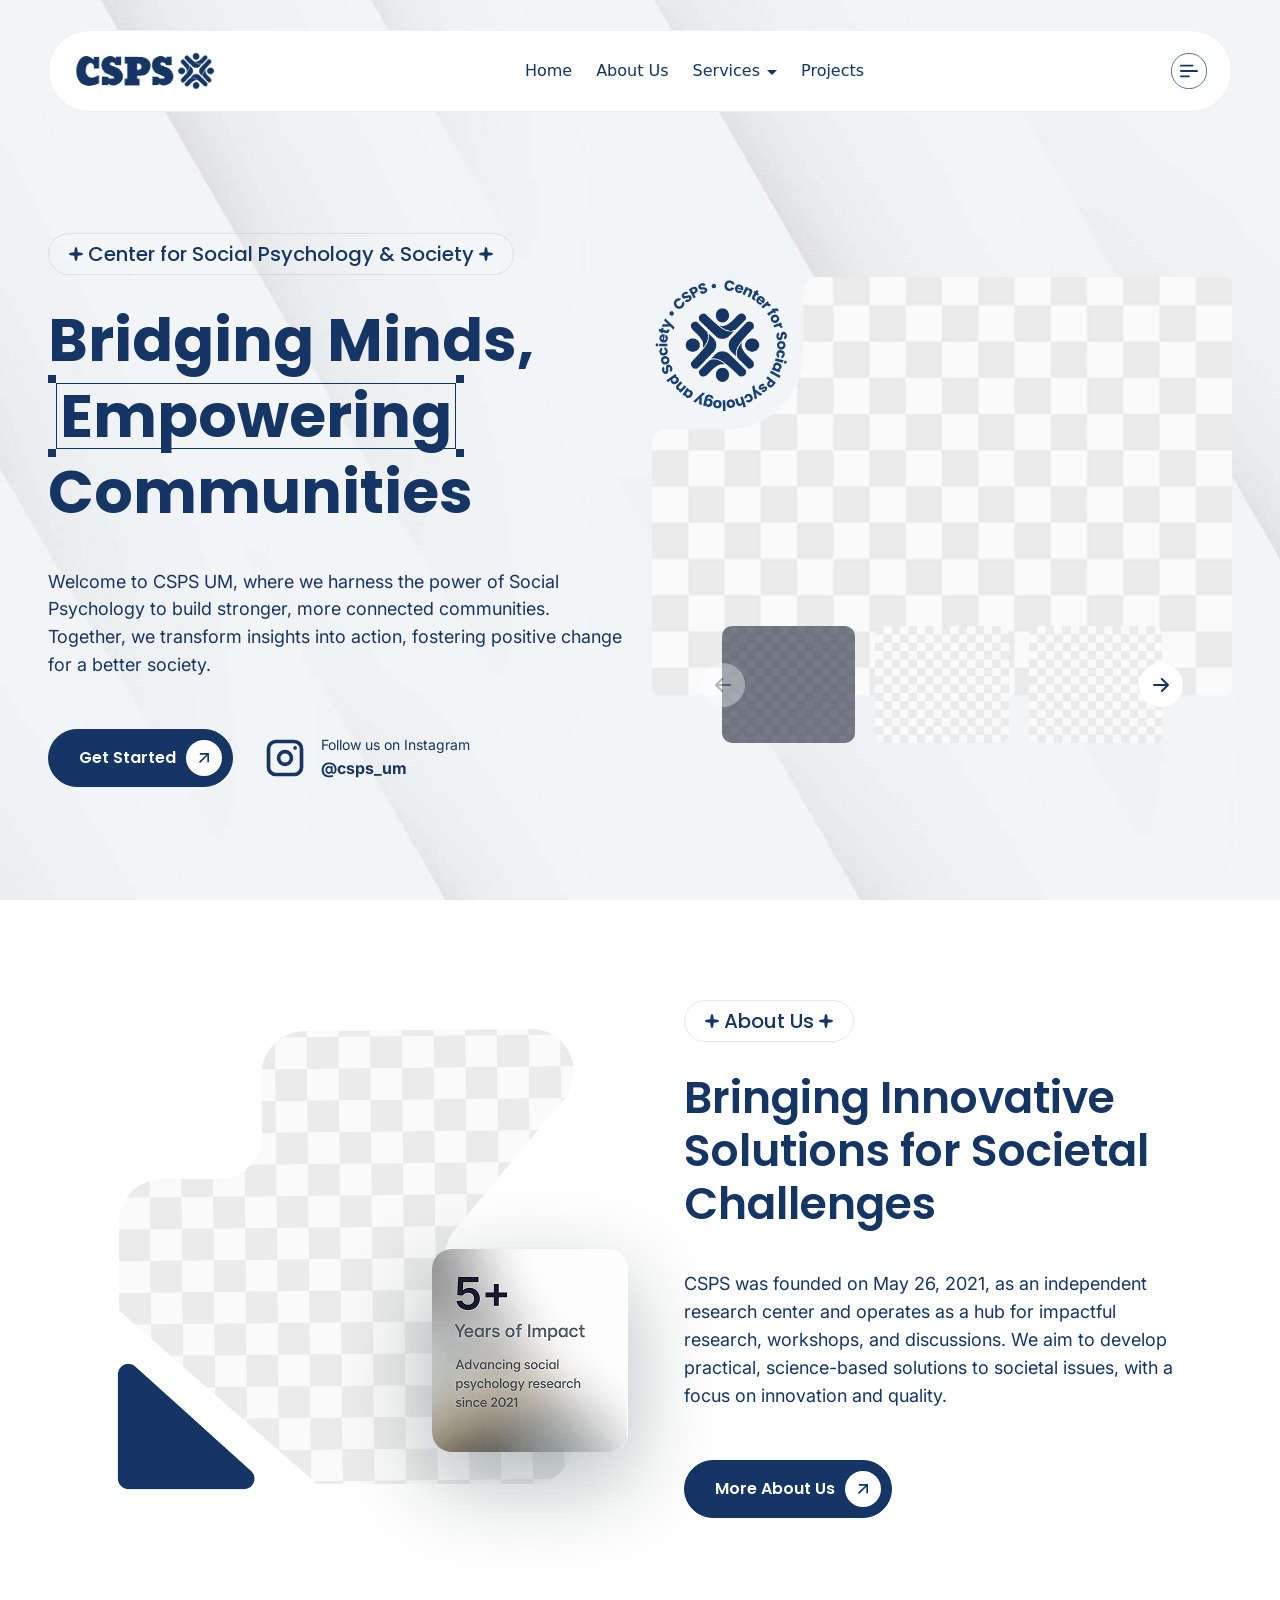
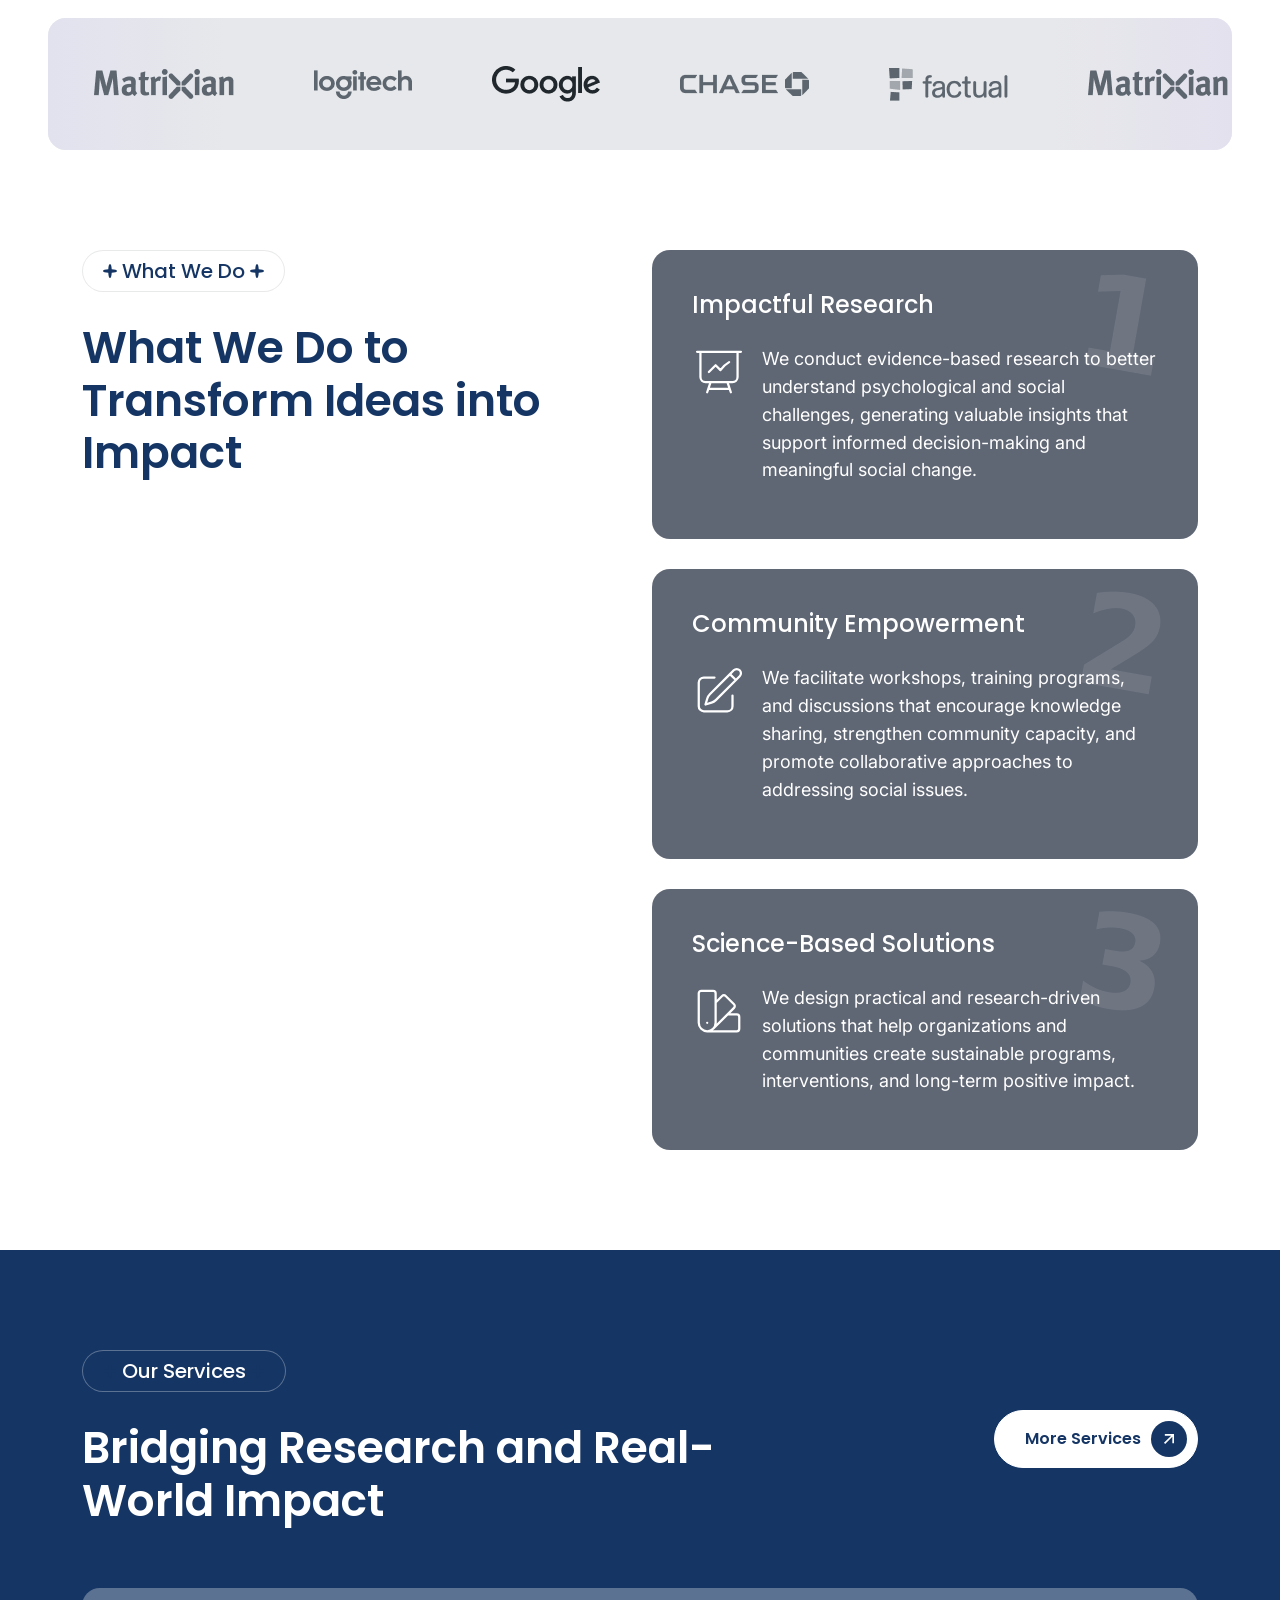
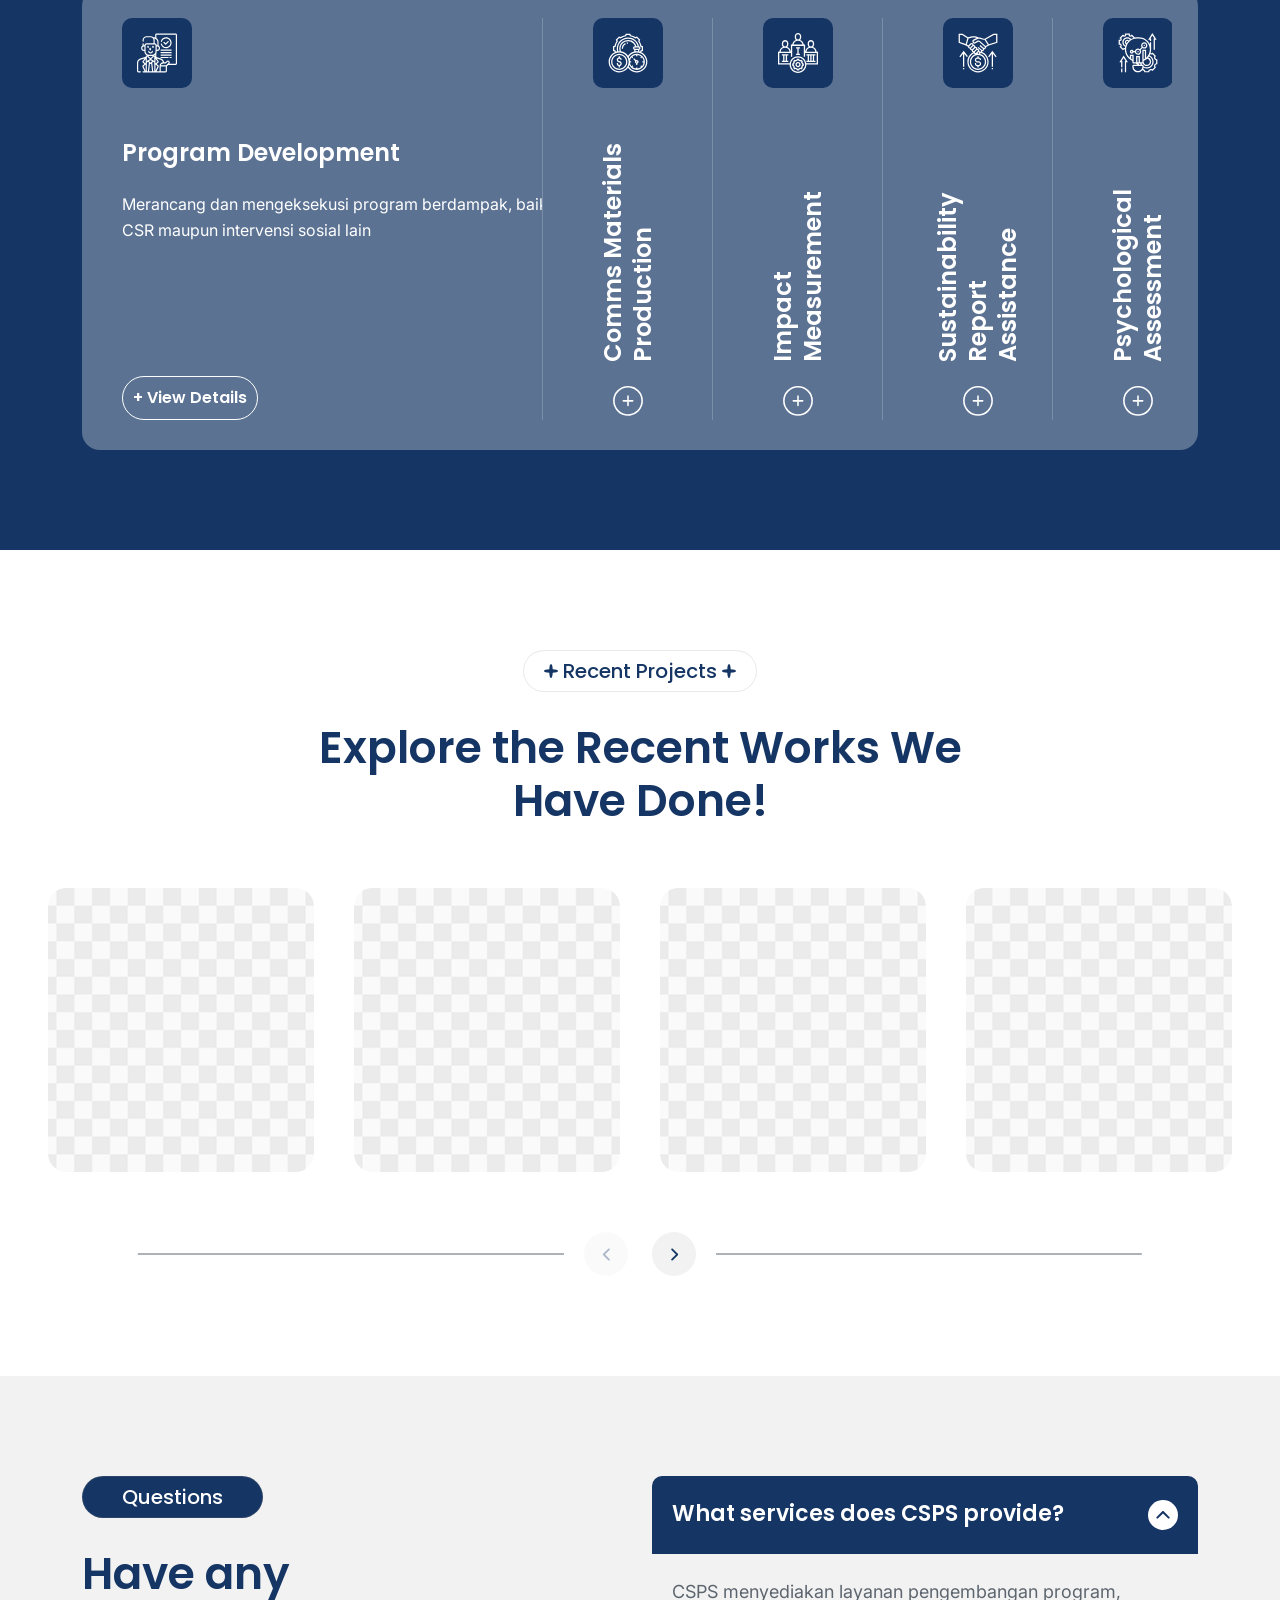
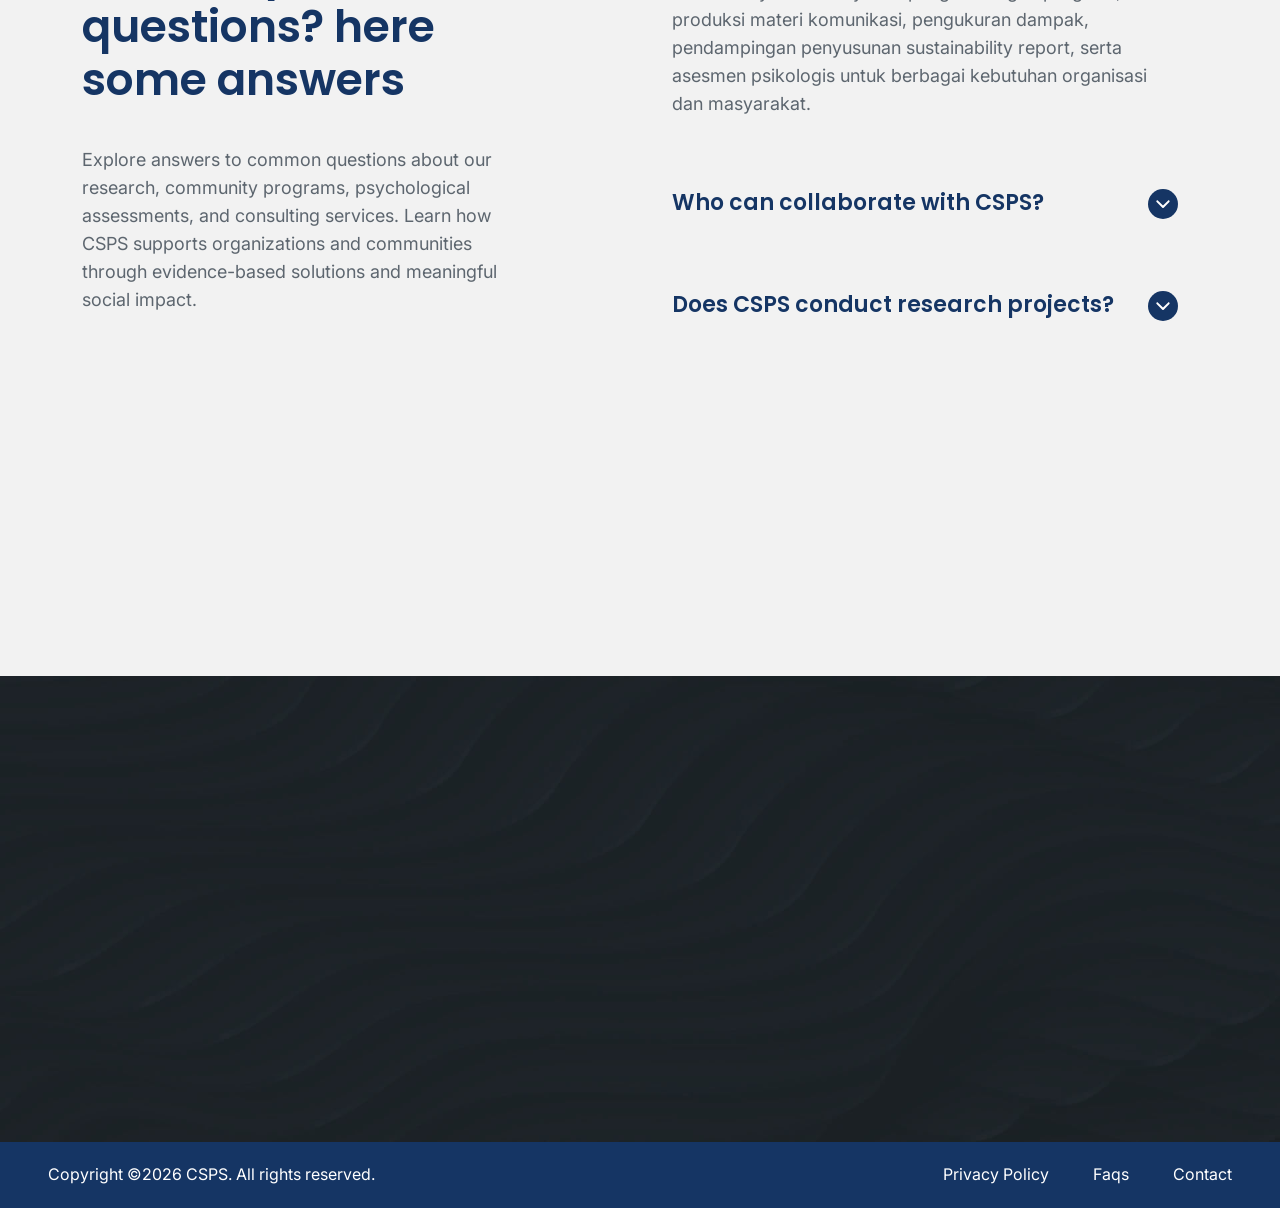
==== index.html @ 9e1448ed "update html" ====
<!doctype html>
<html lang="en" class="no-js">

<head>
  <title>CSPS UM - Center for Social Psychology and Society</title>
  <link rel="shortcut icon" href="assets/img/Logo_CSPS.png" type="image/x-icon">

  <!-- Meta Tags -->
  <meta charset="utf-8">
  <meta http-equiv="X-UA-Compatible" content="IE=edge">
  <meta name="viewport" content="width=device-width, initial-scale=1, shrink-to-fit=no">
  <meta name="view-transition" content="same-origin">
  <meta name="theme-color" content="#153564">

  <meta property="og:site_name" content="CSPS UM">
  <meta property="og:url" content="https://cspsum.vercel.app">
  <meta property="og:title" content="CSPS UM - Bridging Minds, Empowering Communities">
  <meta property="og:description"
    content="Center for Social Psychology Studies Universitas Negeri Malang. Advancing social psychology through research, education, and community engagement.">

  <meta name="description"
    content="CSPS UM is a center for learning, research, and community engagement in Social Psychology. We connect knowledge with real-world impact, empowering individuals and communities to create positive social change.">
  <!-- fonts -->
  <link rel="preconnect" href="https://fonts.googleapis.com/">
  <link rel="preconnect" href="https://fonts.gstatic.com/" crossorigin>
  <link
    href="https://fonts.googleapis.com/css2?family=Inter:ital,opsz,wght@0,14..32,100..900;1,14..32,100..900&amp;family=Poppins:ital,wght@0,100;0,200;0,300;0,400;0,500;0,600;0,700;0,800;0,900;1,100;1,200;1,300;1,400;1,500;1,600;1,700;1,800;1,900&amp;display=swap"
    rel="stylesheet">

  <!-- all css -->
  <link rel="stylesheet" href="assets/css/vendor.css">
  <style>
    :root {

      /* Typography */
      --font-body--family: "Inter", sans-serif;
      --font-body--style: normal;
      --font-body--weight: 400;

      --font-heading--family: "Poppins", sans-serif;
      --font-heading--style: normal;
      --font-heading--weight: 600;

      --font-button--family: "Poppins", sans-serif;
      --font-button--style: normal;
      --font-button--weight: 600;

      /* h1-h6 */
      --font-h1--size: 60px;
      --font-h2--size: 48px;
      --font-h3--size: 36px;
      --font-h4--size: 24px;
      --font-h5--size: 20px;
      --font-h6--size: 16px;

      /* header nav */
      --font-nav-main: 16px;

      /* Colors */
      --color-background: rgba(255, 255, 255, 1);
      --color-foreground: #153564;
      --color-foreground-heading: #153564;
      --color-foreground-subheading: rgba(93, 102, 111, 1);
      --color-background-subheading: rgba(255, 255, 255, 0.1);
      --color-border-subheading-bg: rgba(32, 40, 45, 0.1);
      --color-primary: #153564;
      --color-primary-background: #153564;
      --color-primary-hover: #153564;
      --color-primary-background-hover: #153564;
      --color-border: rgba(255, 255, 255, 0.2);
      --color-border-hover: rgba(93, 102, 111, 0.5);
      --color-shadow: rgba(0, 0, 0, 1);
      --color-overlay: rgba(28, 37, 57, 0.6);

      /* Buttons */
      --font-button-size: 16px;
      --font-button-size-mobile: 16px;
      --style-button-height: 56px;
      --style-button-height-mobile: 48px;
      --style-button-slim-height: 52px;
      --style-button-slim-height-mobile: 40px;
      --style-cta-underline-offset: 5px;
      --style-cta-underline-thickness: 1px;

      /* Colors - Primary Button */
      --color-primary-button-text: rgba(255, 255, 255, 1);
      --color-primary-button-background: #153564;
      --color-primary-button-border: #153564;
      --color-primary-button-icon: #153564;
      --color-primary-button-icon-background: rgba(255, 255, 255, 1);

      --color-primary-button-hover-text: #153564;
      --color-primary-button-hover-background: rgba(255, 255, 255, 1);
      --color-primary-button-hover-border: #153564;
      --color-primary-button-hover-icon: rgba(255, 255, 255, 1);
      --color-primary-button-hover-icon-background: #153564;

      /* Colors - Secondary Button */
      --color-secondary-button-text: #153564;
      --color-secondary-button-background: rgba(255, 255, 255, 1);
      --color-secondary-button-border: rgba(255, 255, 255, 1);
      --color-secondary-button-icon: rgba(255, 255, 255, 1);
      --color-secondary-button-icon-background: #153564;

      --color-secondary-button-hover-text: rgba(255, 255, 255, 1);
      --color-secondary-button-hover-background: #153564;
      --color-secondary-button-hover-border: #153564;
      --color-secondary-button-hover-icon: #153564;
      --color-secondary-button-hover-icon-background: rgba(255, 255, 255, 1);

      /* Colors - Input */
      --color-input-background: rgba(255, 255, 255, 1);
      --color-input-text: rgba(93, 102, 111, 1);
      --color-input-border: rgba(93, 102, 111, 0.2);
      --color-input-hover-background: rgba(255, 255, 255, 1);
      --color-input-hover-text: rgba(93, 102, 111, 1);
      --color-input-hover-border: rgba(93, 102, 111, 0.2);

      /* Borders */
      --style-border-width-buttons-primary: 1px;
      --style-border-width-buttons-secondary: 1px;
      --style-border-radius-buttons-primary: 40px;
      --style-border-radius-buttons-secondary: 40px;

      --style-border-width-inputs: 1px;
      --style-border-radius-inputs: 8px;
      --style-border-width: 1px;

      /* Focus */
      --focus-outline-width: 1px;
      --focus-outline-offset: 3px;

      /* Pagination */
      --style-pagination-border-width: 1px;
      --pagination-item-foreground: #153564;
      --pagination-item-background: rgba(242, 242, 242, 1);
      --pagination-item-border: rgba(242, 242, 242, 1);
      --pagination-item-active-foreground: rgba(255, 255, 255, 1);
      --pagination-item-active-background: #153564;
      --pagination-item-active-border: #153564;

      /* Swiper */
      --swiper-navigation-size: 14px;
      --swiper-navigation-color: #153564;
      --swiper-navigation-background-color: rgba(242, 242, 242, 1);
      --swiper-navigation-hover-color: #153564;
      --swiper-navigation-hover-background-color: transparent;
      --swiper-pagination-bullet-inactive-color: rgba(242, 242, 242);
      --swiper-pagination-color: #153564;
      --swiper-pagination-bullet-inactive-opacity: 1;
    }

    @media (max-width: 767px) {
      :root {
        --font-h1--size: 48px;
        --font-h2--size: 40px;
        --font-h3--size: 28px;
        --font-h4--size: 20px;
        --font-h5--size: 18px;
        --swiper-navigation-size: 12px;
      }
    }
  </style>
  <link rel="stylesheet" href="assets/css/style.css">
</head>

<body>
  <!-- Header 2 -->
  <sticky-header data-sticky-type="always">
    <header class="header-2 header-floating">
      <div class="container-fluid">
        <div class="header-grid">
          <a class="header-logo" href="index-2.html" aria-label="CSPS">
            <img src="assets/img/logo.png" alt="CSPS Logo" height="32">
          </a>
          <drawer-menu>
            <nav class="header-nav drawer-menu">
              <div class="d-lg-none header-nav-headings">
                <a class="header-logo" href="index-2.html" aria-label="CSPS">
                  <img src="assets/img/logo.png" alt="CSPS Logo" style="width: 130px;" height="32" loading="lazy">
                </a>
                <drawer-opener class="svg-wrapper menu-close" data-drawer=".drawer-menu">
                  <svg width="30px" height="30px" viewBox="0 0 24 24" fill="none" xmlns="http://www.w3.org/2000/svg">
                    <path
                      d="M8.00386 9.41816C7.61333 9.02763 7.61334 8.39447 8.00386 8.00395C8.39438 7.61342 9.02755 7.61342 9.41807 8.00395L12.0057 10.5916L14.5907 8.00657C14.9813 7.61605 15.6144 7.61605 16.0049 8.00657C16.3955 8.3971 16.3955 9.03026 16.0049 9.42079L13.4199 12.0058L16.0039 14.5897C16.3944 14.9803 16.3944 15.6134 16.0039 16.0039C15.6133 16.3945 14.9802 16.3945 14.5896 16.0039L12.0057 13.42L9.42097 16.0048C9.03045 16.3953 8.39728 16.3953 8.00676 16.0048C7.61624 15.6142 7.61624 14.9811 8.00676 14.5905L10.5915 12.0058L8.00386 9.41816Z"
                      fill="currentColor" />
                    <path fill-rule="evenodd" clip-rule="evenodd"
                      d="M23 12C23 18.0751 18.0751 23 12 23C5.92487 23 1 18.0751 1 12C1 5.92487 5.92487 1 12 1C18.0751 1 23 5.92487 23 12ZM3.00683 12C3.00683 16.9668 7.03321 20.9932 12 20.9932C16.9668 20.9932 20.9932 16.9668 20.9932 12C20.9932 7.03321 16.9668 3.00683 12 3.00683C7.03321 3.00683 3.00683 7.03321 3.00683 12Z"
                      fill="currentColor" />
                  </svg>
                </drawer-opener>
              </div>
              <ul class="header-menu list-unstyled">
                <li class="nav-item">
                  <a class="menu-link menu-link-main menu-accrodion" href="index-2.html">
                    Home
                  </a>
                </li>
                <li class="nav-item">
                  <a class="menu-link menu-link-main" href="#">
                    About Us
                  </a>
                </li>
                <li class="nav-item">
                  <a class="menu-link menu-link-main menu-accrodion" href="#">
                    Services
                    <svg width="10" height="5" viewBox="0 0 10 5" fill="none" xmlns="http://www.w3.org/2000/svg">
                      <path d="M5 5L0 0H10L5 5Z" fill="currentColor" />
                    </svg>
                  </a>
                  <div class="header-submenu menu-absolute submenu-color">
                    <ul class="list-unstyled">
                      <li class="nav-item">
                        <a class="menu-link" href="#">Program Development</a>
                      </li>
                      <li class="nav-item">
                        <a class="menu-link" href="#">
                          Comms
                        </a>
                      </li>
                      <li class="nav-item">
                        <a class="menu-link" href="#">
                          Impact Measurement
                        </a>
                      </li>
                      <li class="nav-item">
                        <a class="menu-link" href="#">
                          Sustainability report assistance
                        </a>
                      </li>
                      <li class="nav-item">
                        <a class="menu-link" href="#">
                          Psychological Assesment
                        </a>
                      </li>
                    </ul>
                  </div>
                </li>
                <li class="nav-item">
                  <a class="menu-link menu-link-main" href="#">
                    Projects
                  </a>
                </li>
              </ul>

              <div class="drawer-content d-lg-none">
                <div class="drawer-block drawer-block-contact">
                  <div class="drawer-heading text text-18">Quick Contact</div>
                  <ul class="drawer-additional-menu list-unstyled flex-direction-column">
                    <li class="nav-item">
                      <div class="menu-link no-hover">
                        <svg xmlns="http://www.w3.org/2000/svg" fill="none" viewBox="0 0 24 24" stroke-width="1.5"
                          stroke="currentColor" class="size-6">
                          <path stroke-linecap="round" stroke-linejoin="round"
                            d="M15 10.5a3 3 0 1 1-6 0 3 3 0 0 1 6 0Z" />
                          <path stroke-linecap="round" stroke-linejoin="round"
                            d="M19.5 10.5c0 7.142-7.5 11.25-7.5 11.25S4.5 17.642 4.5 10.5a7.5 7.5 0 1 1 15 0Z" />
                        </svg>
                        Gedung B4, Jl. Semarang No.5, Sumbersari, Kec. Lowokwaru, Kota Malang, Jawa Timur 65145, Indonesia
                      </div>
                    </li>
                    <li class="nav-item">
                      <a class="menu-link" href="tel:+001234567890">
                        <svg xmlns="http://www.w3.org/2000/svg" fill="none" viewBox="0 0 24 24" stroke-width="1.5"
                          stroke="currentColor" class="size-6">
                          <path stroke-linecap="round" stroke-linejoin="round"
                            d="M14.25 9.75v-4.5m0 4.5h4.5m-4.5 0 6-6m-3 18c-8.284 0-15-6.716-15-15V4.5A2.25 2.25 0 0 1 4.5 2.25h1.372c.516 0 .966.351 1.091.852l1.106 4.423c.11.44-.054.902-.417 1.173l-1.293.97a1.062 1.062 0 0 0-.38 1.21 12.035 12.035 0 0 0 7.143 7.143c.441.162.928-.004 1.21-.38l.97-1.293a1.125 1.125 0 0 1 1.173-.417l4.423 1.106c.5.125.852.575.852 1.091V19.5a2.25 2.25 0 0 1-2.25 2.25h-2.25Z" />
                        </svg>
                        08988888888888
                      </a>
                    </li>
                    <li class="nav-item">
                      <a class="menu-link" href="mailto:csps@um.ac.id">
                        <svg xmlns="http://www.w3.org/2000/svg" fill="none" viewBox="0 0 24 24" stroke-width="1.5"
                          stroke="currentColor" class="size-6">
                          <path stroke-linecap="round" stroke-linejoin="round"
                            d="M21.75 9v.906a2.25 2.25 0 0 1-1.183 1.981l-6.478 3.488M2.25 9v.906a2.25 2.25 0 0 0 1.183 1.981l6.478 3.488m8.839 2.51-4.66-2.51m0 0-1.023-.55a2.25 2.25 0 0 0-2.134 0l-1.022.55m0 0-4.661 2.51m16.5 1.615a2.25 2.25 0 0 1-2.25 2.25h-15a2.25 2.25 0 0 1-2.25-2.25V8.844a2.25 2.25 0 0 1 1.183-1.981l7.5-4.039a2.25 2.25 0 0 1 2.134 0l7.5 4.039a2.25 2.25 0 0 1 1.183 1.98V19.5Z" />
                        </svg>
                        csps@um.ac.id
                      </a>
                    </li>
                  </ul>
                </div>
              </div>
            </nav>
          </drawer-menu>
          <div class="header-actions d-flex align-items-center">
            <a href="#" aria-label="contact us" class="button button--primary button--slim">
              Get in Touch
              <span class="svg-wrapper">
                <svg class="icon-20" width="20" height="20" viewBox="0 0 20 20" fill="none"
                  xmlns="http://www.w3.org/2000/svg">
                  <path
                    d="M13.3365 7.84518L6.16435 15.0173L4.98584 13.8388L12.158 6.66667H5.83652V5H15.0032V14.1667H13.3365V7.84518Z"
                    fill="currentColor"></path>
                </svg>
              </span>
            </a>
            <drawer-opener class="svg-wrapper menu-open d-lg-none" data-drawer=".drawer-menu">
              <svg width="52" height="52" viewBox="0 0 52 52" fill="none" xmlns="http://www.w3.org/2000/svg">
                <circle cx="26" cy="26" r="25.5" fill="white" stroke="currentColor" />
                <path
                  d="M32.5 18.2857C32.5 17.5757 31.9179 17 31.2 17H14.3C13.5821 17 13 17.5757 13 18.2857C13 18.9958 13.5821 19.5714 14.3 19.5714H31.2C31.9179 19.5714 32.5 18.9957 32.5 18.2857ZM14.3 24.7143H37.7C38.4179 24.7143 39 25.29 39 26C39 26.7101 38.4179 27.2857 37.7 27.2857H14.3C13.5821 27.2857 13 26.7101 13 26C13 25.29 13.5821 24.7143 14.3 24.7143ZM14.3 32.4286H26C26.7179 32.4286 27.3 33.0042 27.3 33.7143C27.3 34.4243 26.7179 35 26 35H14.3C13.5821 35 13 34.4243 13 33.7143C13 33.0042 13.5821 32.4286 14.3 32.4286Z"
                  fill="currentColor" />
              </svg>
            </drawer-opener>
            <drawer-opener class="svg-wrapper menu-open d-none d-lg-flex" data-drawer=".drawer-additional">
              <svg width="52" height="52" viewBox="0 0 52 52" fill="none" xmlns="http://www.w3.org/2000/svg">
                <circle cx="26" cy="26" r="25.5" fill="white" stroke="currentColor" />
                <path
                  d="M32.5 18.2857C32.5 17.5757 31.9179 17 31.2 17H14.3C13.5821 17 13 17.5757 13 18.2857C13 18.9958 13.5821 19.5714 14.3 19.5714H31.2C31.9179 19.5714 32.5 18.9957 32.5 18.2857ZM14.3 24.7143H37.7C38.4179 24.7143 39 25.29 39 26C39 26.7101 38.4179 27.2857 37.7 27.2857H14.3C13.5821 27.2857 13 26.7101 13 26C13 25.29 13.5821 24.7143 14.3 24.7143ZM14.3 32.4286H26C26.7179 32.4286 27.3 33.0042 27.3 33.7143C27.3 34.4243 26.7179 35 26 35H14.3C13.5821 35 13 34.4243 13 33.7143C13 33.0042 13.5821 32.4286 14.3 32.4286Z"
                  fill="currentColor" />
              </svg>
            </drawer-opener>
          </div>
        </div>
      </div>
    </header>
  </sticky-header>

  <div class="theme-drawer drawer-additional" data-position="right">
    <div class="drawer-headings">
      <a class="header-logo" href="../index-2.html" aria-label="Consulo">
        <img src="assets/img/logo.png" alt="Consulo Logo" style="width: 130px;" height="32" loading="lazy">
      </a>
      <drawer-opener class="svg-wrapper menu-close" data-drawer=".drawer-additional">
        <svg width="30px" height="30px" viewBox="0 0 24 24" fill="none" xmlns="http://www.w3.org/2000/svg">
          <path
            d="M8.00386 9.41816C7.61333 9.02763 7.61334 8.39447 8.00386 8.00395C8.39438 7.61342 9.02755 7.61342 9.41807 8.00395L12.0057 10.5916L14.5907 8.00657C14.9813 7.61605 15.6144 7.61605 16.0049 8.00657C16.3955 8.3971 16.3955 9.03026 16.0049 9.42079L13.4199 12.0058L16.0039 14.5897C16.3944 14.9803 16.3944 15.6134 16.0039 16.0039C15.6133 16.3945 14.9802 16.3945 14.5896 16.0039L12.0057 13.42L9.42097 16.0048C9.03045 16.3953 8.39728 16.3953 8.00676 16.0048C7.61624 15.6142 7.61624 14.9811 8.00676 14.5905L10.5915 12.0058L8.00386 9.41816Z"
            fill="currentColor" />
          <path fill-rule="evenodd" clip-rule="evenodd"
            d="M23 12C23 18.0751 18.0751 23 12 23C5.92487 23 1 18.0751 1 12C1 5.92487 5.92487 1 12 1C18.0751 1 23 5.92487 23 12ZM3.00683 12C3.00683 16.9668 7.03321 20.9932 12 20.9932C16.9668 20.9932 20.9932 16.9668 20.9932 12C20.9932 7.03321 16.9668 3.00683 12 3.00683C7.03321 3.00683 3.00683 7.03321 3.00683 12Z"
            fill="currentColor" />
        </svg>
      </drawer-opener>
    </div>
    <div class="drawer-content">
      <div class="drawer-block drawer-block-contact">
        <div class="drawer-heading text text-18">Quick Contact</div>
        <ul class="drawer-additional-menu list-unstyled flex-direction-column">
          <li class="nav-item">
            <div class="menu-link no-hover">
              <svg xmlns="http://www.w3.org/2000/svg" fill="none" viewBox="0 0 24 24" stroke-width="1.5"
                stroke="currentColor">
                <path stroke-linecap="round" stroke-linejoin="round" d="M15 10.5a3 3 0 1 1-6 0 3 3 0 0 1 6 0Z" />
                <path stroke-linecap="round" stroke-linejoin="round"
                  d="M19.5 10.5c0 7.142-7.5 11.25-7.5 11.25S4.5 17.642 4.5 10.5a7.5 7.5 0 1 1 15 0Z" />
              </svg>
              Gedung B4, Jl. Semarang No.5, Sumbersari, Kec. Lowokwaru, Kota Malang, Jawa Timur 65145, Indonesia
            </div>
          </li>
          <li class="nav-item">
            <a class="menu-link" href="tel:+001234567890">
              <svg xmlns="http://www.w3.org/2000/svg" fill="none" viewBox="0 0 24 24" stroke-width="1.5"
                stroke="currentColor">
                <path stroke-linecap="round" stroke-linejoin="round"
                  d="M14.25 9.75v-4.5m0 4.5h4.5m-4.5 0 6-6m-3 18c-8.284 0-15-6.716-15-15V4.5A2.25 2.25 0 0 1 4.5 2.25h1.372c.516 0 .966.351 1.091.852l1.106 4.423c.11.44-.054.902-.417 1.173l-1.293.97a1.062 1.062 0 0 0-.38 1.21 12.035 12.035 0 0 0 7.143 7.143c.441.162.928-.004 1.21-.38l.97-1.293a1.125 1.125 0 0 1 1.173-.417l4.423 1.106c.5.125.852.575.852 1.091V19.5a2.25 2.25 0 0 1-2.25 2.25h-2.25Z" />
              </svg>
              +01234567890
            </a>
          </li>
          <li class="nav-item">
            <a class="menu-link" href="mailto:consulo@email.com">
              <svg xmlns="http://www.w3.org/2000/svg" fill="none" viewBox="0 0 24 24" stroke-width="1.5"
                stroke="currentColor">
                <path stroke-linecap="round" stroke-linejoin="round"
                  d="M21.75 9v.906a2.25 2.25 0 0 1-1.183 1.981l-6.478 3.488M2.25 9v.906a2.25 2.25 0 0 0 1.183 1.981l6.478 3.488m8.839 2.51-4.66-2.51m0 0-1.023-.55a2.25 2.25 0 0 0-2.134 0l-1.022.55m0 0-4.661 2.51m16.5 1.615a2.25 2.25 0 0 1-2.25 2.25h-15a2.25 2.25 0 0 1-2.25-2.25V8.844a2.25 2.25 0 0 1 1.183-1.981l7.5-4.039a2.25 2.25 0 0 1 2.134 0l7.5 4.039a2.25 2.25 0 0 1 1.183 1.98V19.5Z" />
              </svg>
              consulo@email.com
            </a>
          </li>
        </ul>
      </div>
    </div>
  </div>

  <!-- Main -->
  <main>
    <!-- Hero Banner -->
    <div class="hero-banner with-floating-header">
      <div class="media media-bg">
        <img src="assets/img/slider/slider-bg.jpg" alt="slider background" width="1920" height="1000" loading="eager">
      </div>
      <div class="container-fluid">
        <div class="row align-items-center">
          <div class="col-lg-6 col-12">
            <div class="content section-headings">
              <div class="subheading text-20 subheading-bg" data-aos="fade-up">
                <svg class="icon icon-14" xmlns="http://www.w3.org/2000/svg" width="14" height="14" viewBox="0 0 14 14"
                  fill="none">
                  <g clip-path="url(#clip0_9088_4143)">
                    <path
                      d="M8.71401 5.28599C11.7514 5.4205 14 5.9412 14 7C14 8.0588 11.7514 8.5795 8.71401 8.71401C8.5795 11.7514 8.0588 14 7 14C5.9412 14 5.4205 11.7514 5.28599 8.71401C2.2486 8.5795 -1.33117e-07 8.0588 0 7C4.62818e-08 5.94119 2.2486 5.4205 5.28599 5.28599C5.4205 2.2486 5.9412 0 7 0C8.0588 0 8.5795 2.2486 8.71401 5.28599Z"
                      fill="CurrentColor" />
                  </g>
                  <defs>
                    <clipPath>
                      <rect width="14" height="14" fill="CurrentColor" />
                    </clipPath>
                  </defs>
                </svg>
                <span>Center for Social Psychology & Society</span>
                <svg class="icon icon-14" xmlns="http://www.w3.org/2000/svg" width="14" height="14" viewBox="0 0 14 14"
                  fill="none">
                  <g clip-path="url(#clip0_9088_4143)">
                    <path
                      d="M8.71401 5.28599C11.7514 5.4205 14 5.9412 14 7C14 8.0588 11.7514 8.5795 8.71401 8.71401C8.5795 11.7514 8.0588 14 7 14C5.9412 14 5.4205 11.7514 5.28599 8.71401C2.2486 8.5795 -1.33117e-07 8.0588 0 7C4.62818e-08 5.94119 2.2486 5.4205 5.28599 5.28599C5.4205 2.2486 5.9412 0 7 0C8.0588 0 8.5795 2.2486 8.71401 5.28599Z"
                      fill="CurrentColor" />
                  </g>
                  <defs>
                    <clipPath>
                      <rect width="14" height="14" fill="CurrentColor" />
                    </clipPath>
                  </defs>
                </svg>
              </div>
              <h2 class="heading text-80 fw-700" data-aos="fade-up" data-aos-delay="100">
                Bridging Minds,
                <span class="decorated-text"><span>Empowering</span></span>
                Communities
              </h2>
              <div class="text text-18" data-aos="fade-up" data-aos-delay="150">
                Welcome to CSPS UM, where we harness the power of Social Psychology to build stronger, more connected
                communities. Together, we transform insights into action, fostering positive change for a better
                society.
              </div>
              <div class="hero-button-wrap buttons" data-aos="fade-up" data-aos-delay="200">
                <a href="#about-us" class="button button--primary" aria-label="hero button">
                  Get Started
                  <span class="svg-wrapper">
                    <svg class="icon-20" width="20" height="20" viewBox="0 0 20 20" fill="none"
                      xmlns="http://www.w3.org/2000/svg">
                      <path
                        d="M13.3365 7.84518L6.16435 15.0173L4.98584 13.8388L12.158 6.66667H5.83652V5H15.0032V14.1667H13.3365V7.84518Z"
                        fill="currentColor" />
                    </svg>
                  </span>
                </a>
                <a href="https://instagram.com/csps_um" target="_blank" class="hero-phone-call" aria-label="Instagram"
                  data-aos="fade-up" data-aos-delay="50">

                  <svg xmlns="http://www.w3.org/2000/svg" width="44" height="44" viewBox="0 0 24 24" fill="none">
                    <path
                      d="M17 3H7C4.79 3 3 4.79 3 7V17C3 19.21 4.79 21 7 21H17C19.21 21 21 19.21 21 17V7C21 4.79 19.21 3 17 3Z"
                      stroke="currentColor" stroke-width="2" />
                    <circle cx="12" cy="12" r="3.5" stroke="currentColor" stroke-width="2" />
                    <circle cx="17.5" cy="6.5" r="1" fill="currentColor" />
                  </svg>

                  <div class="hero-call">
                    <div class="text text-14">Follow us on Instagram</div>
                    <div class="text text-16 fw-bold">@csps_um</div>
                  </div>
                </a>
              </div>
            </div>
          </div>
          <div class="col-lg-6 col-12">
            <banner-slider class="banner-slider">
              <div class="banner-badge svg-wrapper" data-aos="fade-right">
                <img src="assets/img/Logo_Asset.svg" alt="Badge" class="infinite-rotate">
              </div>
              <div class="main-slider" data-aos="fade-down">
                <div class="swiper">
                  <div class="swiper-wrapper">
                    <!-- Slides -->
                    <div class="swiper-slide">
                      <div class="main-img">
                        <img src="assets/img/slider/asset-kosongan.jpg" width="992" height="717" loading="eager" alt="Image">
                      </div>
                    </div>
                    <div class="swiper-slide">
                      <div class="main-img">
                        <img src="assets/img/slider/asset-kosongan.jpg" width="992" height="717" loading="lazy" alt="Image">
                      </div>
                    </div>
                    <div class="swiper-slide">
                      <div class="main-img">
                        <img src="assets/img/slider/asset-kosongan.jpg" width="992" height="717" loading="lazy" alt="Image">
                      </div>
                    </div>
                    <div class="swiper-slide">
                      <div class="main-img">
                        <img src="assets/img/slider/asset-kosongan.jpg" width="992" height="717" loading="lazy" alt="Image">
                      </div>
                    </div>
                  </div>
                </div>
              </div>
              <div class="thumb-slider" data-aos="fade-up">
                <div class="swiper">
                  <div class="swiper-wrapper">
                    <!-- Slides -->
                    <div class="swiper-slide">
                      <div class="thumb-img">
                        <img src="assets/img/slider/asset-kosongan-kecil.png" width="160" height="140" loading="lazy"
                          alt="Slider image">
                      </div>
                    </div>
                    <div class="swiper-slide">
                      <div class="thumb-img">
                        <img src="assets/img/slider/asset-kosongan-kecil.png" width="160" height="140" loading="lazy"
                          alt="Slider image">
                      </div>
                    </div>
                    <div class="swiper-slide">
                      <div class="thumb-img">
                        <img src="assets/img/slider/asset-kosongan-kecil.png" width="160" height="140" loading="lazy"
                          alt="Slider image">
                      </div>
                    </div>
                    <div class="swiper-slide">
                      <div class="thumb-img">
                        <img src="assets/img/slider/asset-kosongan-kecil.png" width="160" height="140" loading="lazy"
                          alt="Slider image">
                      </div>
                    </div>
                  </div>
                </div>
                <div class="swiper-button-prev">
                  <svg xmlns="http://www.w3.org/2000/svg" width="16" height="14" viewBox="0 0 16 14" fill="none">
                    <path d="M7.125 13L1 7M1 7L7.125 1M1 7H15" stroke="CurrentColor" stroke-width="2"
                      stroke-linecap="round" stroke-linejoin="round" />
                  </svg>
                </div>
                <div class="swiper-button-next">
                  <svg xmlns="http://www.w3.org/2000/svg" width="16" height="14" viewBox="0 0 16 14" fill="none">
                    <path d="M8.875 13L15 7M15 7L8.875 1M15 7H1" stroke="CurrentColor" stroke-width="2"
                      stroke-linecap="round" stroke-linejoin="round" />
                  </svg>
                </div>
              </div>
            </banner-slider>
          </div>
        </div>
      </div>
    </div>

    <!-- Image Text -->
    <div id="about-us" class="image-text mt-100">
      <div class="container">
        <div class="row align-items-center">
          <div class="col-lg-6 col-12">
            <div class="media-wrap">
              <img src="assets/img/asset-about-us.png" width="992" height="863" loading="lazy" alt="Image"
                data-aos="zoom-in-up">
              <div class="image-small" data-aos="zoom-in-down" data-aos-anchor-placement="bottom-bottom">
                <img src="assets/img/asset-about-us-2.png" width="195" height="202" loading="lazy" alt="Image">
              </div>
            </div>
          </div>
          <div class="col-lg-6 col-12">
            <div class="content section-headings">
              <div class="subheading text-20 subheading-bg" data-aos="fade-up">
                <svg class="icon icon-14" xmlns="http://www.w3.org/2000/svg" width="14" height="14" viewBox="0 0 14 14"
                  fill="none">
                  <g clip-path="url(#clip0_9088_4143)">
                    <path
                      d="M8.71401 5.28599C11.7514 5.4205 14 5.9412 14 7C14 8.0588 11.7514 8.5795 8.71401 8.71401C8.5795 11.7514 8.0588 14 7 14C5.9412 14 5.4205 11.7514 5.28599 8.71401C2.2486 8.5795 -1.33117e-07 8.0588 0 7C4.62818e-08 5.94119 2.2486 5.4205 5.28599 5.28599C5.4205 2.2486 5.9412 0 7 0C8.0588 0 8.5795 2.2486 8.71401 5.28599Z"
                      fill="CurrentColor" />
                  </g>
                  <defs>
                    <clipPath>
                      <rect width="14" height="14" fill="CurrentColor" />
                    </clipPath>
                  </defs>
                </svg>
                <span>About Us</span>
                <svg class="icon icon-14" xmlns="http://www.w3.org/2000/svg" width="14" height="14" viewBox="0 0 14 14"
                  fill="none">
                  <g clip-path="url(#clip0_9088_4143)">
                    <path
                      d="M8.71401 5.28599C11.7514 5.4205 14 5.9412 14 7C14 8.0588 11.7514 8.5795 8.71401 8.71401C8.5795 11.7514 8.0588 14 7 14C5.9412 14 5.4205 11.7514 5.28599 8.71401C2.2486 8.5795 -1.33117e-07 8.0588 0 7C4.62818e-08 5.94119 2.2486 5.4205 5.28599 5.28599C5.4205 2.2486 5.9412 0 7 0C8.0588 0 8.5795 2.2486 8.71401 5.28599Z"
                      fill="CurrentColor" />
                  </g>
                  <defs>
                    <clipPath>
                      <rect width="14" height="14" fill="CurrentColor" />
                    </clipPath>
                  </defs>
                </svg>
              </div>
              <h2 class="heading text-50" data-aos="fade-up" data-aos-delay="50">
                Bringing Innovative Solutions for Societal Challenges
              </h2>
              <div class="text text-18" data-aos="fade-up" data-aos-delay="80">
                CSPS was founded on May 26, 2021, as an independent research center and operates as a hub for impactful research, workshops, and discussions. We aim to develop practical, science-based solutions to societal issues, with a focus on innovation and quality.
              </div>
              <div class="buttons" data-aos="fade-up" data-aos-delay="100">
                <a href="#" class="button button--primary" aria-label="More About Us">
                  More About Us
                  <span class="svg-wrapper">
                    <svg class="icon-20" width="20" height="20" viewBox="0 0 20 20" fill="none"
                      xmlns="http://www.w3.org/2000/svg">
                      <path
                        d="M13.3365 7.84518L6.16435 15.0173L4.98584 13.8388L12.158 6.66667H5.83652V5H15.0032V14.1667H13.3365V7.84518Z"
                        fill="CurrentColor" />
                    </svg>
                  </span>
                </a>
              </div>
            </div>
          </div>
        </div>
      </div>
    </div>

    <!-- Brand Logo -->
    <div class="running-content running-content-bg margin-logo">
      <div class="container-fluid">
        <div class="content-inner radius18">
          <div class="logos-background p-5">
            <div class="content-lists running-animation">
              <div class="content-item">
                <a href="about.html" class="content-link">
                  <img src="assets/img/brand/b1.png" width="108" height="36" loading="lazy" alt="Brand Image">
                </a>
                <a href="about.html" class="content-link">
                  <img src="assets/img/brand/b2.png" width="108" height="36" loading="lazy" alt="Brand Image">
                </a>
                <a href="about.html" class="content-link">
                  <img src="assets/img/brand/b3.png" width="108" height="36" loading="lazy" alt="Brand Image">
                </a>
                <a href="about.html" class="content-link">
                  <img src="assets/img/brand/b4.png" width="108" height="36" loading="lazy" alt="Brand Image">
                </a>
                <a href="about.html" class="content-link">
                  <img src="assets/img/brand/b5.png" width="108" height="36" loading="lazy" alt="Brand Image">
                </a>
              </div>
              <div class="content-item">
                <a href="about.html" class="content-link">
                  <img src="assets/img/brand/b1.png" width="108" height="36" loading="lazy" alt="Brand Image">
                </a>
                <a href="about.html" class="content-link">
                  <img src="assets/img/brand/b2.png" width="108" height="36" loading="lazy" alt="Brand Image">
                </a>
                <a href="about.html" class="content-link">
                  <img src="assets/img/brand/b3.png" width="108" height="36" loading="lazy" alt="Brand Image">
                </a>
                <a href="about.html" class="content-link">
                  <img src="assets/img/brand/b4.png" width="108" height="36" loading="lazy" alt="Brand Image">
                </a>
                <a href="about.html" class="content-link">
                  <img src="assets/img/brand/b5.png" width="108" height="36" loading="lazy" alt="Brand Image">
                </a>
              </div>
              <div class="content-item">
                <a href="about.html" class="content-link">
                  <img src="assets/img/brand/b1.png" width="108" height="36" loading="lazy" alt="Brand Image">
                </a>
                <a href="about.html" class="content-link">
                  <img src="assets/img/brand/b2.png" width="108" height="36" loading="lazy" alt="Brand Image">
                </a>
                <a href="about.html" class="content-link">
                  <img src="assets/img/brand/b3.png" width="108" height="36" loading="lazy" alt="Brand Image">
                </a>
                <a href="about.html" class="content-link">
                  <img src="assets/img/brand/b4.png" width="108" height="36" loading="lazy" alt="Brand Image">
                </a>
                <a href="about.html" class="content-link">
                  <img src="assets/img/brand/b5.png" width="108" height="36" loading="lazy" alt="Brand Image">
                </a>
              </div>
              <div class="content-item">
                <a href="about.html" class="content-link">
                  <img src="assets/img/brand/b1.png" width="108" height="36" loading="lazy" alt="Brand Image">
                </a>
                <a href="about.html" class="content-link">
                  <img src="assets/img/brand/b2.png" width="108" height="36" loading="lazy" alt="Brand Image">
                </a>
                <a href="about.html" class="content-link">
                  <img src="assets/img/brand/b3.png" width="108" height="36" loading="lazy" alt="Brand Image">
                </a>
                <a href="about.html" class="content-link">
                  <img src="assets/img/brand/b4.png" width="108" height="36" loading="lazy" alt="Brand Image">
                </a>
                <a href="about.html" class="content-link">
                  <img src="assets/img/brand/b5.png" width="108" height="36" loading="lazy" alt="Brand Image">
                </a>
              </div>
            </div>
          </div>
        </div>
      </div>
    </div>
    
    <!-- How We Work -->
    <div class="testimonial how-we-work mt-100">
      <div class="container">
        <div class="row">
          <div class="col-lg-6 col-12">
            <div class="section-headings section-headings-sticky">
              <div class="subheading text-20 subheading-bg" data-aos="fade-up">
                <svg class="icon icon-14" xmlns="http://www.w3.org/2000/svg" width="14" height="14" viewBox="0 0 14 14"
                  fill="none">
                  <g clip-path="url(#clip0_9088_4143)">
                    <path
                      d="M8.71401 5.28599C11.7514 5.4205 14 5.9412 14 7C14 8.0588 11.7514 8.5795 8.71401 8.71401C8.5795 11.7514 8.0588 14 7 14C5.9412 14 5.4205 11.7514 5.28599 8.71401C2.2486 8.5795 -1.33117e-07 8.0588 0 7C4.62818e-08 5.94119 2.2486 5.4205 5.28599 5.28599C5.4205 2.2486 5.9412 0 7 0C8.0588 0 8.5795 2.2486 8.71401 5.28599Z"
                      fill="CurrentColor" />
                  </g>
                  <defs>
                    <clipPath>
                      <rect width="14" height="14" fill="CurrentColor" />
                    </clipPath>
                  </defs>
                </svg>
                <span>What We Do</span>
                <svg class="icon icon-14" xmlns="http://www.w3.org/2000/svg" width="14" height="14" viewBox="0 0 14 14"
                  fill="none">
                  <g clip-path="url(#clip0_9088_4143)">
                    <path
                      d="M8.71401 5.28599C11.7514 5.4205 14 5.9412 14 7C14 8.0588 11.7514 8.5795 8.71401 8.71401C8.5795 11.7514 8.0588 14 7 14C5.9412 14 5.4205 11.7514 5.28599 8.71401C2.2486 8.5795 -1.33117e-07 8.0588 0 7C4.62818e-08 5.94119 2.2486 5.4205 5.28599 5.28599C5.4205 2.2486 5.9412 0 7 0C8.0588 0 8.5795 2.2486 8.71401 5.28599Z"
                      fill="CurrentColor" />
                  </g>
                  <defs>
                    <clipPath>
                      <rect width="14" height="14" fill="CurrentColor" />
                    </clipPath>
                  </defs>
                </svg>
              </div>
              <h2 class="heading text-50" data-aos="fade-up">
                What We Do to Transform Ideas into Impact
              </h2>
            </div>
          </div>
          <div class="col-lg-6 col-12">
            <div class="testimonial-card-inner card-working-process-inner">
              <div class="card-working-process">
                <h2 class="heading text-24 fw-500">Impactful Research</h2>
                <div class="card-icon-text card-icon-text-horizontal has-border">
                  <div class="svg-wrapper">
                    <svg xmlns="http://www.w3.org/2000/svg" fill="none" viewBox="0 0 24 24" stroke-width="1"
                      stroke="currentColor">
                      <path stroke-linecap="round" stroke-linejoin="round"
                        d="M3.75 3v11.25A2.25 2.25 0 0 0 6 16.5h2.25M3.75 3h-1.5m1.5 0h16.5m0 0h1.5m-1.5 0v11.25A2.25 2.25 0 0 1 18 16.5h-2.25m-7.5 0h7.5m-7.5 0-1 3m8.5-3 1 3m0 0 .5 1.5m-.5-1.5h-9.5m0 0-.5 1.5m.75-9 3-3 2.148 2.148A12.061 12.061 0 0 1 16.5 7.605" />
                    </svg>
                  </div>
                  <div class="content">
                    <p class="text text-18">We conduct evidence-based research to better understand psychological and social challenges, generating valuable insights that support informed decision-making and meaningful social change.</p>
                  </div>
                </div>
              </div>
              <div class="card-working-process">
                <h2 class="heading text-24 fw-500">Community Empowerment</h2>
                <div class="card-icon-text card-icon-text-horizontal has-border">
                  <div class="svg-wrapper">
                    <svg xmlns="http://www.w3.org/2000/svg" fill="none" viewBox="0 0 24 24" stroke-width="1"
                      stroke="currentColor">
                      <path stroke-linecap="round" stroke-linejoin="round"
                        d="m16.862 4.487 1.687-1.688a1.875 1.875 0 1 1 2.652 2.652L10.582 16.07a4.5 4.5 0 0 1-1.897 1.13L6 18l.8-2.685a4.5 4.5 0 0 1 1.13-1.897l8.932-8.931Zm0 0L19.5 7.125M18 14v4.75A2.25 2.25 0 0 1 15.75 21H5.25A2.25 2.25 0 0 1 3 18.75V8.25A2.25 2.25 0 0 1 5.25 6H10" />
                    </svg>
                  </div>
                  <div class="content">
                    <p class="text text-18">We facilitate workshops, training programs, and discussions that encourage knowledge sharing, strengthen community capacity, and promote collaborative approaches to addressing social issues.</p>
                  </div>
                </div>
              </div>
              <div class="card-working-process">
                <h2 class="heading text-24 fw-500">Science-Based Solutions</h2>
                <div class="card-icon-text card-icon-text-horizontal has-border">
                  <div class="svg-wrapper">
                    <svg xmlns="http://www.w3.org/2000/svg" fill="none" viewBox="0 0 24 24" stroke-width="1"
                      stroke="currentColor">
                      <path stroke-linecap="round" stroke-linejoin="round"
                        d="M4.098 19.902a3.75 3.75 0 0 0 5.304 0l6.401-6.402M6.75 21A3.75 3.75 0 0 1 3 17.25V4.125C3 3.504 3.504 3 4.125 3h5.25c.621 0 1.125.504 1.125 1.125v4.072M6.75 21a3.75 3.75 0 0 0 3.75-3.75V8.197M6.75 21h13.125c.621 0 1.125-.504 1.125-1.125v-5.25c0-.621-.504-1.125-1.125-1.125h-4.072M10.5 8.197l2.88-2.88c.438-.439 1.15-.439 1.59 0l3.712 3.713c.44.44.44 1.152 0 1.59l-2.879 2.88M6.75 17.25h.008v.008H6.75v-.008Z" />
                    </svg>
                  </div>
                  <div class="content">
                    <p class="text text-18">We design practical and research-driven solutions that help organizations and communities create sustainable programs, interventions, and long-term positive impact.</p>
                  </div>
                </div>
              </div>
            </div>
          </div>
        </div>
      </div>
    </div>


    <!-- Our Services -->
    <div class="our-services mt-100 section-padding">
      <div class="container">
        <div class="section-headings section-headings-horizontal">
          <div class="section-headings-left">
            <div class="subheading text-20 subheading-bg" data-aos="fade-right" data-aos-delay="10">
              <svg class="icon icon-14" xmlns="http://www.w3.org/2000/svg" width="14" height="14" viewBox="0 0 14 14"
                fill="none">
                <g clip-path="url(#clip0_9088_4143)">
                  <path
                    d="M8.71401 5.28599C11.7514 5.4205 14 5.9412 14 7C14 8.0588 11.7514 8.5795 8.71401 8.71401C8.5795 11.7514 8.0588 14 7 14C5.9412 14 5.4205 11.7514 5.28599 8.71401C2.2486 8.5795 -1.33117e-07 8.0588 0 7C4.62818e-08 5.94119 2.2486 5.4205 5.28599 5.28599C5.4205 2.2486 5.9412 0 7 0C8.0588 0 8.5795 2.2486 8.71401 5.28599Z"
                    fill="CurrentColor" />
                </g>
                <defs>
                  <clipPath>
                    <rect width="14" height="14" fill="CurrentColor" />
                  </clipPath>
                </defs>
              </svg>
              <span class="text-white">Our Services</span>
              <svg class="icon icon-14" xmlns="http://www.w3.org/2000/svg" width="14" height="14" viewBox="0 0 14 14"
                fill="none">
                <g clip-path="url(#clip0_9088_4143)">
                  <path
                    d="M8.71401 5.28599C11.7514 5.4205 14 5.9412 14 7C14 8.0588 11.7514 8.5795 8.71401 8.71401C8.5795 11.7514 8.0588 14 7 14C5.9412 14 5.4205 11.7514 5.28599 8.71401C2.2486 8.5795 -1.33117e-07 8.0588 0 7C4.62818e-08 5.94119 2.2486 5.4205 5.28599 5.28599C5.4205 2.2486 5.9412 0 7 0C8.0588 0 8.5795 2.2486 8.71401 5.28599Z"
                    fill="CurrentColor" />
                </g>
                <defs>
                  <clipPath>
                    <rect width="14" height="14" fill="CurrentColor" />
                  </clipPath>
                </defs>
              </svg>
            </div>
            <h2 class="heading text-50" data-aos="fade-right" data-aos-delay="20">
              Bridging Research and Real-World Impact
            </h2>
          </div>

          <div class="section-headings-right buttons" data-aos="fade-left" data-aos-delay="20">
            <a href="#" class="button button--secondary" aria-label="hero button">
              More Services
              <span class="svg-wrapper">
                <svg class="icon-20" width="20" height="20" viewBox="0 0 20 20" fill="none"
                  xmlns="http://www.w3.org/2000/svg">
                  <path
                    d="M13.3365 7.84518L6.16435 15.0173L4.98584 13.8388L12.158 6.66667H5.83652V5H15.0032V14.1667H13.3365V7.84518Z"
                    fill="currentColor" />
                </svg>
              </span>
            </a>
          </div>
        </div>

        <div class="section-content" data-aos="fade-up">
          <accordion-horizontal class="accordion-horizontal">
            <ul class="service-list list-unstyled radius18">
              <li class="accordion-li">
                <div class="accordion-title">
                  <div class="accordion-title-icon">
                    <svg viewBox="0 0 70 70" fill="none" xmlns="http://www.w3.org/2000/svg">
                      <rect width="70" height="70" rx="10" fill="#153564" />
                      <g clip-path="url(#clip0_9088_7908)">
                        <path
                          d="M49.1323 31.6016H39.0586C38.735 31.6016 38.4727 31.8639 38.4727 32.1875C38.4727 32.5111 38.735 32.7734 39.0586 32.7734H49.1323C49.4559 32.7734 49.7183 32.5111 49.7183 32.1875C49.7183 31.8639 49.4559 31.6016 49.1323 31.6016Z"
                          fill="white" />
                        <path
                          d="M49.1323 34.0469H39.0586C38.735 34.0469 38.4727 34.3092 38.4727 34.6328C38.4727 34.9564 38.735 35.2188 39.0586 35.2188H49.1323C49.4559 35.2188 49.7183 34.9564 49.7183 34.6328C49.7183 34.3092 49.4559 34.0469 49.1323 34.0469Z"
                          fill="white" />
                        <path
                          d="M49.1323 36.5H39.0586C38.735 36.5 38.4727 36.7623 38.4727 37.0859C38.4727 37.4095 38.735 37.6719 39.0586 37.6719H49.1323C49.4559 37.6719 49.7183 37.4095 49.7183 37.0859C49.7183 36.7623 49.4559 36.5 49.1323 36.5Z"
                          fill="white" />
                        <path
                          d="M46.0934 38.9453H39.0586C38.735 38.9453 38.4727 39.2077 38.4727 39.5312C38.4727 39.8548 38.735 40.1172 39.0586 40.1172H46.0934C46.417 40.1172 46.6794 39.8548 46.6794 39.5312C46.6794 39.2077 46.417 38.9453 46.0934 38.9453Z"
                          fill="white" />
                        <path
                          d="M26.7012 29.4923V28.3672C26.7012 28.0436 26.4388 27.7812 26.1152 27.7812C25.7916 27.7812 25.5293 28.0436 25.5293 28.3672V29.4923C25.5293 29.8159 25.7916 30.0783 26.1152 30.0783C26.4388 30.0783 26.7012 29.8159 26.7012 29.4923Z"
                          fill="white" />
                        <path
                          d="M31.0059 30.0783C31.3295 30.0783 31.5918 29.8159 31.5918 29.4923V28.3672C31.5918 28.0436 31.3295 27.7812 31.0059 27.7812C30.6823 27.7812 30.4199 28.0436 30.4199 28.3672V29.4923C30.4199 29.8159 30.6822 30.0783 31.0059 30.0783Z"
                          fill="white" />
                        <path
                          d="M28.5607 32.2873C28.8843 32.2873 29.1466 32.025 29.1466 31.7014C29.1466 31.3778 28.8843 31.1155 28.5607 31.1155C28.4793 31.1155 28.4131 31.0492 28.4131 30.9679C28.4131 30.8866 28.4793 30.8203 28.5607 30.8203C28.8843 30.8203 29.1466 30.558 29.1466 30.2344C29.1466 29.9108 28.8843 29.6484 28.5607 29.6484C27.8332 29.6484 27.2412 30.2404 27.2412 30.9679C27.2412 31.6954 27.8332 32.2873 28.5607 32.2873Z"
                          fill="white" />
                        <path
                          d="M28.5607 35.4749C29.1772 35.4898 29.8222 35.2316 30.2868 34.7812C30.6858 34.3946 30.9049 33.9168 30.9036 33.4359C30.9027 33.1128 30.6405 32.8516 30.3176 32.8516C30.3171 32.8516 30.3165 32.8516 30.316 32.8516C29.9924 32.8524 29.7307 33.1155 29.7316 33.4391C29.732 33.5965 29.6372 33.7789 29.4712 33.9398C29.2291 34.1744 28.8884 34.3137 28.5805 34.3032C28.5673 34.3027 28.554 34.3027 28.5407 34.3032C28.2334 34.3148 27.8921 34.1744 27.65 33.9398C27.4841 33.779 27.3893 33.5965 27.3897 33.4391C27.3905 33.1155 27.129 32.8525 26.8054 32.8516C26.8048 32.8516 26.8043 32.8516 26.8037 32.8516C26.4809 32.8516 26.2187 33.1128 26.2178 33.4359C26.2165 33.9167 26.4354 34.3945 26.8344 34.7812C27.2862 35.2191 27.9074 35.4756 28.5093 35.4756C28.5264 35.4755 28.5436 35.4753 28.5607 35.4749Z"
                          fill="white" />
                        <path
                          d="M39.9282 25.9297C39.8399 25.6184 39.5159 25.4375 39.2047 25.5256C38.8934 25.6138 38.7124 25.9377 38.8007 26.2491C39.4682 28.6055 41.6457 30.2513 44.096 30.2513C47.1313 30.2513 49.6006 27.782 49.6006 24.7467C49.6006 21.7115 47.1313 19.2422 44.096 19.2422C41.6721 19.2422 39.501 20.8654 38.8163 23.1895C38.7249 23.4999 38.9024 23.8257 39.2128 23.9171C39.5231 24.0085 39.849 23.8311 39.9403 23.5206C40.4791 21.6915 42.188 20.4141 44.096 20.4141C46.485 20.4141 48.4286 22.3577 48.4286 24.7467C48.4286 27.1358 46.485 29.0794 44.096 29.0794C42.1673 29.0794 40.4534 27.7841 39.9282 25.9297Z"
                          fill="white" />
                        <path
                          d="M43.6863 26.7562C43.8362 26.7562 43.9862 26.699 44.1006 26.5845L46.6146 24.0705C46.8434 23.8417 46.8434 23.4707 46.6146 23.2419C46.3858 23.0131 46.0147 23.0131 45.786 23.2419L43.6864 25.3415L42.4065 24.0617C42.1776 23.8329 41.8066 23.8329 41.5779 24.0617C41.349 24.2905 41.349 24.6615 41.5779 24.8903L43.2721 26.5845C43.3864 26.699 43.5364 26.7562 43.6863 26.7562Z"
                          fill="white" />
                        <path
                          d="M53.6328 15.5859H34.5588C33.8049 15.5859 33.1916 16.1993 33.1916 16.9531V19.5721C32.748 19.4357 32.2773 19.362 31.7897 19.362H31.4382C30.6986 18.6406 29.689 18.195 28.5768 18.195H24.6545C22.3929 18.195 20.553 20.0349 20.553 22.2966V23.046C20.553 23.3696 20.8153 23.632 21.1389 23.632C21.4625 23.632 21.7248 23.3696 21.7248 23.046V22.2966C21.7248 20.6811 23.0391 19.3669 24.6545 19.3669H28.5768C30.1923 19.3669 31.5065 20.6811 31.5065 22.2966V25.2726H24.5677C23.452 25.2726 22.5324 26.1277 22.4292 27.2169H21.7248V25.7804C21.7248 25.4568 21.4625 25.1945 21.1389 25.1945C20.8153 25.1945 20.553 25.4568 20.553 25.7804V27.4932C19.7491 27.9077 19.1977 28.7459 19.1977 29.7109V30.4813C19.1977 31.8566 20.3166 32.9753 21.6917 32.9753H22.4192V33.5184C22.4192 35.2408 23.4072 36.7358 24.8455 37.4695L24.355 37.7527C23.9702 37.9748 23.7191 38.3723 23.6781 38.81L18.1158 40.6005C16.2521 41.2004 15 42.9189 15 44.8766V53.0452C15 53.799 15.6134 54.4123 16.3672 54.4123H18.3323C18.6559 54.4123 18.9183 54.15 18.9183 53.8264C18.9183 53.5028 18.6559 53.2405 18.3323 53.2405H16.3672C16.2595 53.2405 16.1719 53.1528 16.1719 53.0452V44.8766C16.1719 43.4296 17.0973 42.1595 18.4748 41.716L22.6079 40.3856L20.5327 43.183C20.2301 43.5911 20.294 44.171 20.6783 44.5034L22.4017 45.9939L20.6277 47.5283C20.2987 47.8129 20.1977 48.2867 20.382 48.6806L22.5149 53.2404H21.0667C20.7431 53.2404 20.4808 53.5027 20.4808 53.8263C20.4808 54.1499 20.7431 54.4123 21.0667 54.4123H43.559C44.3128 54.4123 44.9262 53.7989 44.9262 53.0451V48.2008L46.2456 46.8813H53.6328C54.3866 46.8813 55 46.268 55 45.5141V16.9531C55 16.1993 54.3866 15.5859 53.6328 15.5859ZM22.4191 31.8035H21.6916C20.9626 31.8035 20.3695 31.2104 20.3695 30.4814V29.7109C20.3695 28.9819 20.9627 28.3888 21.6916 28.3888H22.4191V31.8035ZM23.6714 52.9473L21.5059 48.318L23.6714 46.4451V52.9473ZM23.6714 44.8958L23.2973 45.2193L21.5819 43.7356L23.6714 40.9189V44.8958ZM35.3966 24.1409V27.217H34.6923C34.593 26.1685 33.7373 25.3373 32.6783 25.2765V22.2966C32.6783 21.68 32.5407 21.0952 32.2959 20.5701C34.0459 20.817 35.3966 22.3238 35.3966 24.1409ZM35.4297 28.3887C36.1588 28.3887 36.7518 28.9818 36.7518 29.7109V30.4813C36.7518 31.2104 36.1587 31.8034 35.4297 31.8034H34.7022V28.3887H35.4297ZM23.591 33.5184V27.421C23.591 26.8825 24.0291 26.4445 24.5676 26.4445H32.5538C33.0923 26.4445 33.5303 26.8825 33.5303 27.421V33.5184C33.5303 35.3169 32.0672 36.7799 30.2688 36.7799H26.8525C25.0541 36.7799 23.591 35.3168 23.591 33.5184ZM35.543 43.7327L33.8241 45.2193L33.45 44.8958V40.8616L35.543 43.7327ZM30.5138 37.9447V38.4638L28.5607 40.0295L26.6076 38.4639V37.9448C26.6887 37.9492 26.7703 37.9519 26.8525 37.9519H30.2688C30.3511 37.9518 30.4327 37.9491 30.5138 37.9447ZM24.8433 38.9367C24.8433 38.8672 24.8807 38.8023 24.9409 38.7676L25.4357 38.482V38.5577C25.4357 38.8555 25.5691 39.1334 25.8015 39.3196L27.9499 41.0417C27.9729 41.0602 27.9966 41.0773 28.0206 41.0934L24.8433 43.1104V38.9367ZM25.8807 53.2405H24.8433V44.4984L26.0093 43.7582L26.8824 44.7222L25.8807 53.2405ZM27.0606 53.2405L27.9282 45.8632C28.1038 46.0125 28.3279 46.097 28.5607 46.097C28.7935 46.097 29.0177 46.0124 29.1931 45.8631L30.0607 53.2405H27.0606ZM28.5607 44.8295L27.0133 43.1209L28.5608 42.1386L30.1083 43.1209L28.5607 44.8295ZM32.2781 53.2405H31.2407L30.239 44.7222L31.112 43.7583L32.2781 44.4985V53.2405ZM32.2781 43.1104L29.1008 41.0934C29.1248 41.0773 29.1485 41.0602 29.1715 41.0417L31.3198 39.3197C31.5524 39.1334 31.6858 38.8556 31.6858 38.5577V38.482L32.1805 38.7676C32.2408 38.8023 32.2782 38.8672 32.2782 38.9367L32.2781 43.1104ZM33.1916 38.1387C33.0804 37.9836 32.9366 37.8509 32.7665 37.7527L32.2759 37.4695C32.6074 37.3005 32.9145 37.0905 33.1916 36.8472V38.1387ZM33.45 46.4452L35.6116 48.3147L33.45 52.8092V46.4452ZM37.5927 47.9168V53.2405H34.543L36.7325 48.688C36.9231 48.2917 36.824 47.8139 36.4913 47.5261L34.7198 45.994L36.4454 44.5015C36.8266 44.1719 36.8926 43.5947 36.5957 43.1875L34.5652 40.4023L38.6465 41.716C39.8542 42.1048 40.7143 43.1291 40.908 44.3509C39.0576 44.4852 37.5927 46.0327 37.5927 47.9168ZM43.7543 53.0452C43.7543 53.1528 43.6666 53.2405 43.559 53.2405H38.7645V48.5441H43.7543V53.0452ZM46.3955 45.0743L44.0975 47.3723H38.8267C39.0741 46.3078 40.0305 45.5122 41.1691 45.5122H43.5578C43.7132 45.5122 43.8623 45.4505 43.9721 45.3405L45.3169 43.9958C45.6143 43.6985 46.098 43.6984 46.3954 43.9958C46.5395 44.1398 46.6187 44.3313 46.6187 44.535C46.6187 44.7388 46.5395 44.9302 46.3955 45.0743ZM53.8281 45.5142C53.8281 45.6219 53.7405 45.7095 53.6328 45.7095H47.3931C47.6508 45.3738 47.7908 44.9652 47.7908 44.535C47.7908 44.0183 47.5895 43.5324 47.2241 43.1671C46.4699 42.4128 45.2426 42.4129 44.4884 43.1671L43.3152 44.3403H42.0897C41.8845 42.6106 40.697 41.1449 39.0057 40.6005L34.3634 39.1063V35.2166C34.5815 34.6934 34.7023 34.1198 34.7023 33.5184V32.9754H35.4298C36.805 32.9754 37.9238 31.8566 37.9238 30.4814V29.7109C37.9238 28.7459 37.3724 27.9078 36.5686 27.4933V24.1409C36.5686 22.453 35.6883 20.9679 34.3634 20.1174V16.9531C34.3634 16.8455 34.4511 16.7578 34.5588 16.7578H53.6328C53.7405 16.7578 53.8281 16.8455 53.8281 16.9531V45.5142Z"
                          fill="white" />
                        <path
                          d="M49.1327 38.9453H47.9688C47.6452 38.9453 47.3828 39.2077 47.3828 39.5312C47.3828 39.8548 47.6452 40.1172 47.9688 40.1172H49.1327C49.4563 40.1172 49.7186 39.8548 49.7186 39.5312C49.7186 39.2077 49.4563 38.9453 49.1327 38.9453Z"
                          fill="white" />
                      </g>
                      <defs>
                        <clipPath id="clip0_9088_7908">
                          <rect width="40" height="40" fill="white" transform="translate(15 15)" />
                        </clipPath>
                      </defs>
                    </svg>
                    <h2 class="heading text-24 text-rotate">
                      Program Development
                    </h2>
                  </div>
                  <svg xmlns="http://www.w3.org/2000/svg" fill="none" viewBox="0 0 24 24" stroke-width="1"
                    stroke="currentColor" class="icon icon-plus-circle">
                    <path stroke-linecap="round" stroke-linejoin="round"
                      d="M12 9v6m3-3H9m12 0a9 9 0 1 1-18 0 9 9 0 0 1 18 0Z" />
                  </svg>
                  <svg xmlns="http://www.w3.org/2000/svg" fill="none" viewBox="0 0 24 24" stroke-width="1"
                    stroke="currentColor" class="icon icon-minus-circle">
                    <path stroke-linecap="round" stroke-linejoin="round"
                      d="M15 12H9m12 0a9 9 0 1 1-18 0 9 9 0 0 1 18 0Z" />
                  </svg>
                </div>
                <div class="accordion-content">
                  <div class="service-content-inner">
                    <div>
                      <svg viewBox="0 0 70 70" fill="none" xmlns="http://www.w3.org/2000/svg">
                        <rect width="70" height="70" rx="10" fill="#153564" />
                        <g clip-path="url(#clip0_9088_790888)">
                          <path
                            d="M49.1323 31.6016H39.0586C38.735 31.6016 38.4727 31.8639 38.4727 32.1875C38.4727 32.5111 38.735 32.7734 39.0586 32.7734H49.1323C49.4559 32.7734 49.7183 32.5111 49.7183 32.1875C49.7183 31.8639 49.4559 31.6016 49.1323 31.6016Z"
                            fill="white" />
                          <path
                            d="M49.1323 34.0469H39.0586C38.735 34.0469 38.4727 34.3092 38.4727 34.6328C38.4727 34.9564 38.735 35.2188 39.0586 35.2188H49.1323C49.4559 35.2188 49.7183 34.9564 49.7183 34.6328C49.7183 34.3092 49.4559 34.0469 49.1323 34.0469Z"
                            fill="white" />
                          <path
                            d="M49.1323 36.5H39.0586C38.735 36.5 38.4727 36.7623 38.4727 37.0859C38.4727 37.4095 38.735 37.6719 39.0586 37.6719H49.1323C49.4559 37.6719 49.7183 37.4095 49.7183 37.0859C49.7183 36.7623 49.4559 36.5 49.1323 36.5Z"
                            fill="white" />
                          <path
                            d="M46.0934 38.9453H39.0586C38.735 38.9453 38.4727 39.2077 38.4727 39.5312C38.4727 39.8548 38.735 40.1172 39.0586 40.1172H46.0934C46.417 40.1172 46.6794 39.8548 46.6794 39.5312C46.6794 39.2077 46.417 38.9453 46.0934 38.9453Z"
                            fill="white" />
                          <path
                            d="M26.7012 29.4923V28.3672C26.7012 28.0436 26.4388 27.7812 26.1152 27.7812C25.7916 27.7812 25.5293 28.0436 25.5293 28.3672V29.4923C25.5293 29.8159 25.7916 30.0783 26.1152 30.0783C26.4388 30.0783 26.7012 29.8159 26.7012 29.4923Z"
                            fill="white" />
                          <path
                            d="M31.0059 30.0783C31.3295 30.0783 31.5918 29.8159 31.5918 29.4923V28.3672C31.5918 28.0436 31.3295 27.7812 31.0059 27.7812C30.6823 27.7812 30.4199 28.0436 30.4199 28.3672V29.4923C30.4199 29.8159 30.6822 30.0783 31.0059 30.0783Z"
                            fill="white" />
                          <path
                            d="M28.5607 32.2873C28.8843 32.2873 29.1466 32.025 29.1466 31.7014C29.1466 31.3778 28.8843 31.1155 28.5607 31.1155C28.4793 31.1155 28.4131 31.0492 28.4131 30.9679C28.4131 30.8866 28.4793 30.8203 28.5607 30.8203C28.8843 30.8203 29.1466 30.558 29.1466 30.2344C29.1466 29.9108 28.8843 29.6484 28.5607 29.6484C27.8332 29.6484 27.2412 30.2404 27.2412 30.9679C27.2412 31.6954 27.8332 32.2873 28.5607 32.2873Z"
                            fill="white" />
                          <path
                            d="M28.5607 35.4749C29.1772 35.4898 29.8222 35.2316 30.2868 34.7812C30.6858 34.3946 30.9049 33.9168 30.9036 33.4359C30.9027 33.1128 30.6405 32.8516 30.3176 32.8516C30.3171 32.8516 30.3165 32.8516 30.316 32.8516C29.9924 32.8524 29.7307 33.1155 29.7316 33.4391C29.732 33.5965 29.6372 33.7789 29.4712 33.9398C29.2291 34.1744 28.8884 34.3137 28.5805 34.3032C28.5673 34.3027 28.554 34.3027 28.5407 34.3032C28.2334 34.3148 27.8921 34.1744 27.65 33.9398C27.4841 33.779 27.3893 33.5965 27.3897 33.4391C27.3905 33.1155 27.129 32.8525 26.8054 32.8516C26.8048 32.8516 26.8043 32.8516 26.8037 32.8516C26.4809 32.8516 26.2187 33.1128 26.2178 33.4359C26.2165 33.9167 26.4354 34.3945 26.8344 34.7812C27.2862 35.2191 27.9074 35.4756 28.5093 35.4756C28.5264 35.4755 28.5436 35.4753 28.5607 35.4749Z"
                            fill="white" />
                          <path
                            d="M39.9282 25.9297C39.8399 25.6184 39.5159 25.4375 39.2047 25.5256C38.8934 25.6138 38.7124 25.9377 38.8007 26.2491C39.4682 28.6055 41.6457 30.2513 44.096 30.2513C47.1313 30.2513 49.6006 27.782 49.6006 24.7467C49.6006 21.7115 47.1313 19.2422 44.096 19.2422C41.6721 19.2422 39.501 20.8654 38.8163 23.1895C38.7249 23.4999 38.9024 23.8257 39.2128 23.9171C39.5231 24.0085 39.849 23.8311 39.9403 23.5206C40.4791 21.6915 42.188 20.4141 44.096 20.4141C46.485 20.4141 48.4286 22.3577 48.4286 24.7467C48.4286 27.1358 46.485 29.0794 44.096 29.0794C42.1673 29.0794 40.4534 27.7841 39.9282 25.9297Z"
                            fill="white" />
                          <path
                            d="M43.6863 26.7562C43.8362 26.7562 43.9862 26.699 44.1006 26.5845L46.6146 24.0705C46.8434 23.8417 46.8434 23.4707 46.6146 23.2419C46.3858 23.0131 46.0147 23.0131 45.786 23.2419L43.6864 25.3415L42.4065 24.0617C42.1776 23.8329 41.8066 23.8329 41.5779 24.0617C41.349 24.2905 41.349 24.6615 41.5779 24.8903L43.2721 26.5845C43.3864 26.699 43.5364 26.7562 43.6863 26.7562Z"
                            fill="white" />
                          <path
                            d="M53.6328 15.5859H34.5588C33.8049 15.5859 33.1916 16.1993 33.1916 16.9531V19.5721C32.748 19.4357 32.2773 19.362 31.7897 19.362H31.4382C30.6986 18.6406 29.689 18.195 28.5768 18.195H24.6545C22.3929 18.195 20.553 20.0349 20.553 22.2966V23.046C20.553 23.3696 20.8153 23.632 21.1389 23.632C21.4625 23.632 21.7248 23.3696 21.7248 23.046V22.2966C21.7248 20.6811 23.0391 19.3669 24.6545 19.3669H28.5768C30.1923 19.3669 31.5065 20.6811 31.5065 22.2966V25.2726H24.5677C23.452 25.2726 22.5324 26.1277 22.4292 27.2169H21.7248V25.7804C21.7248 25.4568 21.4625 25.1945 21.1389 25.1945C20.8153 25.1945 20.553 25.4568 20.553 25.7804V27.4932C19.7491 27.9077 19.1977 28.7459 19.1977 29.7109V30.4813C19.1977 31.8566 20.3166 32.9753 21.6917 32.9753H22.4192V33.5184C22.4192 35.2408 23.4072 36.7358 24.8455 37.4695L24.355 37.7527C23.9702 37.9748 23.7191 38.3723 23.6781 38.81L18.1158 40.6005C16.2521 41.2004 15 42.9189 15 44.8766V53.0452C15 53.799 15.6134 54.4123 16.3672 54.4123H18.3323C18.6559 54.4123 18.9183 54.15 18.9183 53.8264C18.9183 53.5028 18.6559 53.2405 18.3323 53.2405H16.3672C16.2595 53.2405 16.1719 53.1528 16.1719 53.0452V44.8766C16.1719 43.4296 17.0973 42.1595 18.4748 41.716L22.6079 40.3856L20.5327 43.183C20.2301 43.5911 20.294 44.171 20.6783 44.5034L22.4017 45.9939L20.6277 47.5283C20.2987 47.8129 20.1977 48.2867 20.382 48.6806L22.5149 53.2404H21.0667C20.7431 53.2404 20.4808 53.5027 20.4808 53.8263C20.4808 54.1499 20.7431 54.4123 21.0667 54.4123H43.559C44.3128 54.4123 44.9262 53.7989 44.9262 53.0451V48.2008L46.2456 46.8813H53.6328C54.3866 46.8813 55 46.268 55 45.5141V16.9531C55 16.1993 54.3866 15.5859 53.6328 15.5859ZM22.4191 31.8035H21.6916C20.9626 31.8035 20.3695 31.2104 20.3695 30.4814V29.7109C20.3695 28.9819 20.9627 28.3888 21.6916 28.3888H22.4191V31.8035ZM23.6714 52.9473L21.5059 48.318L23.6714 46.4451V52.9473ZM23.6714 44.8958L23.2973 45.2193L21.5819 43.7356L23.6714 40.9189V44.8958ZM35.3966 24.1409V27.217H34.6923C34.593 26.1685 33.7373 25.3373 32.6783 25.2765V22.2966C32.6783 21.68 32.5407 21.0952 32.2959 20.5701C34.0459 20.817 35.3966 22.3238 35.3966 24.1409ZM35.4297 28.3887C36.1588 28.3887 36.7518 28.9818 36.7518 29.7109V30.4813C36.7518 31.2104 36.1587 31.8034 35.4297 31.8034H34.7022V28.3887H35.4297ZM23.591 33.5184V27.421C23.591 26.8825 24.0291 26.4445 24.5676 26.4445H32.5538C33.0923 26.4445 33.5303 26.8825 33.5303 27.421V33.5184C33.5303 35.3169 32.0672 36.7799 30.2688 36.7799H26.8525C25.0541 36.7799 23.591 35.3168 23.591 33.5184ZM35.543 43.7327L33.8241 45.2193L33.45 44.8958V40.8616L35.543 43.7327ZM30.5138 37.9447V38.4638L28.5607 40.0295L26.6076 38.4639V37.9448C26.6887 37.9492 26.7703 37.9519 26.8525 37.9519H30.2688C30.3511 37.9518 30.4327 37.9491 30.5138 37.9447ZM24.8433 38.9367C24.8433 38.8672 24.8807 38.8023 24.9409 38.7676L25.4357 38.482V38.5577C25.4357 38.8555 25.5691 39.1334 25.8015 39.3196L27.9499 41.0417C27.9729 41.0602 27.9966 41.0773 28.0206 41.0934L24.8433 43.1104V38.9367ZM25.8807 53.2405H24.8433V44.4984L26.0093 43.7582L26.8824 44.7222L25.8807 53.2405ZM27.0606 53.2405L27.9282 45.8632C28.1038 46.0125 28.3279 46.097 28.5607 46.097C28.7935 46.097 29.0177 46.0124 29.1931 45.8631L30.0607 53.2405H27.0606ZM28.5607 44.8295L27.0133 43.1209L28.5608 42.1386L30.1083 43.1209L28.5607 44.8295ZM32.2781 53.2405H31.2407L30.239 44.7222L31.112 43.7583L32.2781 44.4985V53.2405ZM32.2781 43.1104L29.1008 41.0934C29.1248 41.0773 29.1485 41.0602 29.1715 41.0417L31.3198 39.3197C31.5524 39.1334 31.6858 38.8556 31.6858 38.5577V38.482L32.1805 38.7676C32.2408 38.8023 32.2782 38.8672 32.2782 38.9367L32.2781 43.1104ZM33.1916 38.1387C33.0804 37.9836 32.9366 37.8509 32.7665 37.7527L32.2759 37.4695C32.6074 37.3005 32.9145 37.0905 33.1916 36.8472V38.1387ZM33.45 46.4452L35.6116 48.3147L33.45 52.8092V46.4452ZM37.5927 47.9168V53.2405H34.543L36.7325 48.688C36.9231 48.2917 36.824 47.8139 36.4913 47.5261L34.7198 45.994L36.4454 44.5015C36.8266 44.1719 36.8926 43.5947 36.5957 43.1875L34.5652 40.4023L38.6465 41.716C39.8542 42.1048 40.7143 43.1291 40.908 44.3509C39.0576 44.4852 37.5927 46.0327 37.5927 47.9168ZM43.7543 53.0452C43.7543 53.1528 43.6666 53.2405 43.559 53.2405H38.7645V48.5441H43.7543V53.0452ZM46.3955 45.0743L44.0975 47.3723H38.8267C39.0741 46.3078 40.0305 45.5122 41.1691 45.5122H43.5578C43.7132 45.5122 43.8623 45.4505 43.9721 45.3405L45.3169 43.9958C45.6143 43.6985 46.098 43.6984 46.3954 43.9958C46.5395 44.1398 46.6187 44.3313 46.6187 44.535C46.6187 44.7388 46.5395 44.9302 46.3955 45.0743ZM53.8281 45.5142C53.8281 45.6219 53.7405 45.7095 53.6328 45.7095H47.3931C47.6508 45.3738 47.7908 44.9652 47.7908 44.535C47.7908 44.0183 47.5895 43.5324 47.2241 43.1671C46.4699 42.4128 45.2426 42.4129 44.4884 43.1671L43.3152 44.3403H42.0897C41.8845 42.6106 40.697 41.1449 39.0057 40.6005L34.3634 39.1063V35.2166C34.5815 34.6934 34.7023 34.1198 34.7023 33.5184V32.9754H35.4298C36.805 32.9754 37.9238 31.8566 37.9238 30.4814V29.7109C37.9238 28.7459 37.3724 27.9078 36.5686 27.4933V24.1409C36.5686 22.453 35.6883 20.9679 34.3634 20.1174V16.9531C34.3634 16.8455 34.4511 16.7578 34.5588 16.7578H53.6328C53.7405 16.7578 53.8281 16.8455 53.8281 16.9531V45.5142Z"
                            fill="white" />
                          <path
                            d="M49.1327 38.9453H47.9688C47.6452 38.9453 47.3828 39.2077 47.3828 39.5312C47.3828 39.8548 47.6452 40.1172 47.9688 40.1172H49.1327C49.4563 40.1172 49.7186 39.8548 49.7186 39.5312C49.7186 39.2077 49.4563 38.9453 49.1327 38.9453Z"
                            fill="white" />
                        </g>
                        <defs>
                          <clipPath id="clip0_9088_790888">
                            <rect width="40" height="40" fill="white" transform="translate(15 15)" />
                          </clipPath>
                        </defs>
                      </svg>
                      <h2 class="heading text-24">
                        Program Development
                      </h2>
                      <p class="text text-16">
                        Merancang dan mengeksekusi program berdampak, baik untuk CSR maupun intervensi sosial lain
                      </p>
                    </div>
                    <div class="service-button">
                      <a href="service-details.html" class="button button--primary">
                        + View Details
                      </a>
                    </div>
                  </div>
                </div>
              </li>
              <li class="accordion-li">
                <div class="accordion-title">
                  <div class="accordion-title-icon">
                    <svg width="70" height="70" viewBox="0 0 70 70" fill="none" xmlns="http://www.w3.org/2000/svg">
                      <rect width="70" height="70" rx="10" fill="#153564" />
                      <g clip-path="url(#clip0_9088_7937)">
                        <path
                          d="M27.5 41.875V41.8156C27.5 41.1587 26.9662 40.625 26.3094 40.625H26.1912C25.5338 40.625 25 41.1587 25 41.8156C25 42.3287 25.3269 42.7831 25.815 42.9463L27.0806 43.3687C28.0794 43.7013 28.75 44.6319 28.75 45.6844C28.75 46.8344 27.9475 47.7956 26.875 48.0525V49.375H25.625V48.0519C24.5525 47.795 23.75 46.8344 23.75 45.6838V45H25V45.6844C25 46.3413 25.5338 46.875 26.1906 46.875H26.3088C26.9662 46.875 27.5 46.3413 27.5 45.6844C27.5 45.1713 27.1731 44.7169 26.685 44.5537L25.4194 44.1313C24.4206 43.7987 23.75 42.8681 23.75 41.8156C23.75 40.6656 24.5525 39.7044 25.625 39.4475V38.125H26.875V39.4481C27.9475 39.705 28.75 40.6656 28.75 41.8162L27.5 41.875ZM34.375 43.75C34.375 48.23 30.73 51.875 26.25 51.875C21.77 51.875 18.125 48.23 18.125 43.75C18.125 39.27 21.77 35.625 26.25 35.625C30.73 35.625 34.375 39.27 34.375 43.75ZM33.125 43.75C33.125 39.9594 30.0406 36.875 26.25 36.875C22.4594 36.875 19.375 39.9594 19.375 43.75C19.375 47.5406 22.4594 50.625 26.25 50.625C30.0406 50.625 33.125 47.5406 33.125 43.75ZM42.0631 42.9469L40.1831 41.0669L41.0669 40.1831L42.9469 42.0631C43.1912 41.9456 43.4613 41.875 43.75 41.875C44.7838 41.875 45.625 42.7162 45.625 43.75C45.625 44.5637 45.1006 45.2513 44.375 45.51V46.875H43.125V45.51C42.3994 45.2513 41.875 44.5637 41.875 43.75C41.875 43.4613 41.9456 43.1912 42.0631 42.9469ZM43.125 43.75C43.125 44.095 43.405 44.375 43.75 44.375C44.095 44.375 44.375 44.095 44.375 43.75C44.375 43.405 44.095 43.125 43.75 43.125C43.405 43.125 43.125 43.405 43.125 43.75ZM54.375 43.75C54.375 49.6087 49.6087 54.375 43.75 54.375C40.2356 54.375 36.9725 52.6287 35.0006 49.7631C33.0825 52.5456 29.8775 54.375 26.25 54.375C20.3913 54.375 15.625 49.6087 15.625 43.75C15.625 39.5081 18.13 35.8494 21.7325 34.1475C21.6725 33.9225 21.6044 33.6956 21.5575 33.4744L20 32.9487V28.3006L21.5569 27.7756C21.9069 26.1094 22.5512 24.5494 23.4775 23.1287L22.75 21.6619L26.0363 18.375L27.5044 19.1025C28.9237 18.1769 30.4838 17.5319 32.1519 17.1812L32.6763 15.625H37.3237L37.8487 17.1819C39.5169 17.5325 41.0763 18.1775 42.4963 19.1031L43.9637 18.375L47.25 21.6613L46.5225 23.1294C47.4488 24.5494 48.0938 26.11 48.4431 27.7762L50 28.3012V32.9494L48.4425 33.4744C48.3956 33.6956 48.3275 33.9225 48.2675 34.1475C51.87 35.8494 54.375 39.5081 54.375 43.75ZM22.8906 33.6781C23.2819 33.5475 23.68 33.4319 24.0894 33.3469C23.8669 32.4562 23.75 31.5444 23.75 30.625C23.75 24.4219 28.7969 19.375 35 19.375C40.2956 19.375 44.825 23.0431 45.9675 28.1594C46.8381 28.3212 47.5 29.0831 47.5 30C47.5 30.8138 46.9756 31.5013 46.25 31.76V33.4344C46.5413 33.505 46.8281 33.5837 47.1094 33.6781C47.1775 33.4106 47.2375 33.145 47.285 32.885L47.3506 32.5225L48.75 32.0513V29.1994L47.3512 28.7275L47.2856 28.365C46.9656 26.6144 46.2937 24.9888 45.2875 23.5325L45.0788 23.23L45.7319 21.9112L43.7144 19.8938L42.3956 20.5469L42.0931 20.3375C40.6381 19.3325 39.0119 18.66 37.2606 18.3394L36.8981 18.2731L36.4263 16.875H33.5737L33.1025 18.2731L32.74 18.3394C30.9881 18.66 29.3625 19.3319 27.9075 20.3375L27.605 20.5469L26.2863 19.8938L24.2694 21.9106L24.9225 23.2294L24.7137 23.5319C23.7075 24.9881 23.035 26.6144 22.7156 28.3644L22.65 28.7269L21.25 29.1988V32.0506L22.6487 32.5225L22.7144 32.885C22.7625 33.145 22.8231 33.4106 22.8906 33.6781ZM35.0006 37.7369C36.4937 35.5675 38.7269 34.0431 41.25 33.43V31.76C40.5244 31.5013 40 30.8138 40 30C40 28.9663 40.8412 28.125 41.875 28.125H42.0694C41.0244 25.1462 38.2244 23.125 35 23.125C30.8644 23.125 27.5 26.4894 27.5 30.625C27.5 31.5431 27.6719 32.4338 27.9938 33.2806C30.8913 33.7625 33.3975 35.4113 35.0006 37.7369ZM26.25 33.125C26.3756 33.125 26.4981 33.1394 26.6225 33.1438C26.3781 32.3313 26.25 31.4881 26.25 30.625C26.25 25.8 30.175 21.875 35 21.875C38.9094 21.875 42.2831 24.4225 43.3806 28.125H44.68C43.5556 23.7381 39.6012 20.625 35 20.625C29.4862 20.625 25 25.1112 25 30.625C25 31.4862 25.1175 32.3394 25.3369 33.1712C25.6388 33.1456 25.9419 33.125 26.25 33.125ZM46.25 30C46.25 29.6556 45.97 29.375 45.625 29.375H41.875C41.53 29.375 41.25 29.6556 41.25 30C41.25 30.3444 41.53 30.625 41.875 30.625H45.625C45.97 30.625 46.25 30.3444 46.25 30ZM42.5 33.2038C42.9125 33.1544 43.3288 33.125 43.75 33.125C44.1737 33.125 44.5894 33.1569 45 33.205V31.875H42.5V33.2038ZM35.625 43.75C35.625 38.5806 31.4194 34.375 26.25 34.375C21.0806 34.375 16.875 38.5806 16.875 43.75C16.875 48.9194 21.0806 53.125 26.25 53.125C31.4194 53.125 35.625 48.9194 35.625 43.75ZM36.9069 43.125H38.125V44.375H36.9069C37.0362 45.8019 37.6012 47.1038 38.47 48.1463L39.3306 47.2856L40.2144 48.1694L39.3538 49.03C40.3956 49.8994 41.6981 50.4637 43.125 50.5931V49.375H44.375V50.5931C45.8019 50.4637 47.1038 49.8988 48.1463 49.03L47.2856 48.1694L48.1694 47.2856L49.03 48.1463C49.8994 47.1044 50.4637 45.8019 50.5931 44.375H49.375V43.125H50.5931C50.4637 41.6981 49.8988 40.3962 49.03 39.3538L48.1694 40.2144L47.2856 39.3306L48.1463 38.47C47.1044 37.6006 45.8019 37.0362 44.375 36.9069V38.125H43.125V36.9069C41.6981 37.0362 40.3962 37.6012 39.3538 38.47L40.2144 39.3306L39.3306 40.2144L38.47 39.3538C37.6006 40.3962 37.0362 41.6981 36.9069 43.125ZM53.125 43.75C53.125 38.5806 48.9194 34.375 43.75 34.375C40.4513 34.375 37.4031 36.1181 35.7119 38.94C35.9569 39.42 36.1688 39.9181 36.3394 40.4363C37.61 37.605 40.4506 35.625 43.75 35.625C48.23 35.625 51.875 39.27 51.875 43.75C51.875 48.23 48.23 51.875 43.75 51.875C40.4506 51.875 37.61 49.895 36.3387 47.0637C36.1681 47.5819 35.9563 48.0806 35.7113 48.56C37.4031 51.3819 40.4513 53.125 43.75 53.125C48.9194 53.125 53.125 48.9194 53.125 43.75ZM28.75 30.625H30C30 28.7125 31.0644 26.9956 32.7781 26.1444L32.2213 25.025C30.0806 26.0894 28.75 28.235 28.75 30.625ZM33.8888 25.7487C34.2512 25.6669 34.625 25.625 35 25.625V24.375C34.5319 24.375 34.065 24.4269 33.6112 24.53L33.8888 25.7487Z"
                          fill="white" />
                      </g>
                      <defs>
                        <clipPath id="clip0_9088_7937">
                          <rect width="40" height="40" fill="white" transform="translate(15 15)" />
                        </clipPath>
                      </defs>
                    </svg>

                    <h2 class="heading text-24 text-rotate">
                      Comms Materials Production
                    </h2>
                  </div>
                  <svg xmlns="http://www.w3.org/2000/svg" fill="none" viewBox="0 0 24 24" stroke-width="1"
                    stroke="currentColor" class="icon icon-plus-circle">
                    <path stroke-linecap="round" stroke-linejoin="round"
                      d="M12 9v6m3-3H9m12 0a9 9 0 1 1-18 0 9 9 0 0 1 18 0Z" />
                  </svg>
                  <svg xmlns="http://www.w3.org/2000/svg" fill="none" viewBox="0 0 24 24" stroke-width="1"
                    stroke="currentColor" class="icon icon-minus-circle">
                    <path stroke-linecap="round" stroke-linejoin="round"
                      d="M15 12H9m12 0a9 9 0 1 1-18 0 9 9 0 0 1 18 0Z" />
                  </svg>
                </div>
                <div class="accordion-content">
                  <div class="service-content-inner">
                    <div>
                      <svg width="70" height="70" viewBox="0 0 70 70" fill="none" xmlns="http://www.w3.org/2000/svg">
                        <rect width="70" height="70" rx="10" fill="#153564" />
                        <g clip-path="url(#clip0_9088_793777)">
                          <path
                            d="M27.5 41.875V41.8156C27.5 41.1587 26.9662 40.625 26.3094 40.625H26.1912C25.5338 40.625 25 41.1587 25 41.8156C25 42.3287 25.3269 42.7831 25.815 42.9463L27.0806 43.3687C28.0794 43.7013 28.75 44.6319 28.75 45.6844C28.75 46.8344 27.9475 47.7956 26.875 48.0525V49.375H25.625V48.0519C24.5525 47.795 23.75 46.8344 23.75 45.6838V45H25V45.6844C25 46.3413 25.5338 46.875 26.1906 46.875H26.3088C26.9662 46.875 27.5 46.3413 27.5 45.6844C27.5 45.1713 27.1731 44.7169 26.685 44.5537L25.4194 44.1313C24.4206 43.7987 23.75 42.8681 23.75 41.8156C23.75 40.6656 24.5525 39.7044 25.625 39.4475V38.125H26.875V39.4481C27.9475 39.705 28.75 40.6656 28.75 41.8162L27.5 41.875ZM34.375 43.75C34.375 48.23 30.73 51.875 26.25 51.875C21.77 51.875 18.125 48.23 18.125 43.75C18.125 39.27 21.77 35.625 26.25 35.625C30.73 35.625 34.375 39.27 34.375 43.75ZM33.125 43.75C33.125 39.9594 30.0406 36.875 26.25 36.875C22.4594 36.875 19.375 39.9594 19.375 43.75C19.375 47.5406 22.4594 50.625 26.25 50.625C30.0406 50.625 33.125 47.5406 33.125 43.75ZM42.0631 42.9469L40.1831 41.0669L41.0669 40.1831L42.9469 42.0631C43.1912 41.9456 43.4613 41.875 43.75 41.875C44.7838 41.875 45.625 42.7162 45.625 43.75C45.625 44.5637 45.1006 45.2513 44.375 45.51V46.875H43.125V45.51C42.3994 45.2513 41.875 44.5637 41.875 43.75C41.875 43.4613 41.9456 43.1912 42.0631 42.9469ZM43.125 43.75C43.125 44.095 43.405 44.375 43.75 44.375C44.095 44.375 44.375 44.095 44.375 43.75C44.375 43.405 44.095 43.125 43.75 43.125C43.405 43.125 43.125 43.405 43.125 43.75ZM54.375 43.75C54.375 49.6087 49.6087 54.375 43.75 54.375C40.2356 54.375 36.9725 52.6287 35.0006 49.7631C33.0825 52.5456 29.8775 54.375 26.25 54.375C20.3913 54.375 15.625 49.6087 15.625 43.75C15.625 39.5081 18.13 35.8494 21.7325 34.1475C21.6725 33.9225 21.6044 33.6956 21.5575 33.4744L20 32.9487V28.3006L21.5569 27.7756C21.9069 26.1094 22.5512 24.5494 23.4775 23.1287L22.75 21.6619L26.0363 18.375L27.5044 19.1025C28.9237 18.1769 30.4838 17.5319 32.1519 17.1812L32.6763 15.625H37.3237L37.8487 17.1819C39.5169 17.5325 41.0763 18.1775 42.4963 19.1031L43.9637 18.375L47.25 21.6613L46.5225 23.1294C47.4488 24.5494 48.0938 26.11 48.4431 27.7762L50 28.3012V32.9494L48.4425 33.4744C48.3956 33.6956 48.3275 33.9225 48.2675 34.1475C51.87 35.8494 54.375 39.5081 54.375 43.75ZM22.8906 33.6781C23.2819 33.5475 23.68 33.4319 24.0894 33.3469C23.8669 32.4562 23.75 31.5444 23.75 30.625C23.75 24.4219 28.7969 19.375 35 19.375C40.2956 19.375 44.825 23.0431 45.9675 28.1594C46.8381 28.3212 47.5 29.0831 47.5 30C47.5 30.8138 46.9756 31.5013 46.25 31.76V33.4344C46.5413 33.505 46.8281 33.5837 47.1094 33.6781C47.1775 33.4106 47.2375 33.145 47.285 32.885L47.3506 32.5225L48.75 32.0513V29.1994L47.3512 28.7275L47.2856 28.365C46.9656 26.6144 46.2937 24.9888 45.2875 23.5325L45.0788 23.23L45.7319 21.9112L43.7144 19.8938L42.3956 20.5469L42.0931 20.3375C40.6381 19.3325 39.0119 18.66 37.2606 18.3394L36.8981 18.2731L36.4263 16.875H33.5737L33.1025 18.2731L32.74 18.3394C30.9881 18.66 29.3625 19.3319 27.9075 20.3375L27.605 20.5469L26.2863 19.8938L24.2694 21.9106L24.9225 23.2294L24.7137 23.5319C23.7075 24.9881 23.035 26.6144 22.7156 28.3644L22.65 28.7269L21.25 29.1988V32.0506L22.6487 32.5225L22.7144 32.885C22.7625 33.145 22.8231 33.4106 22.8906 33.6781ZM35.0006 37.7369C36.4937 35.5675 38.7269 34.0431 41.25 33.43V31.76C40.5244 31.5013 40 30.8138 40 30C40 28.9663 40.8412 28.125 41.875 28.125H42.0694C41.0244 25.1462 38.2244 23.125 35 23.125C30.8644 23.125 27.5 26.4894 27.5 30.625C27.5 31.5431 27.6719 32.4338 27.9938 33.2806C30.8913 33.7625 33.3975 35.4113 35.0006 37.7369ZM26.25 33.125C26.3756 33.125 26.4981 33.1394 26.6225 33.1438C26.3781 32.3313 26.25 31.4881 26.25 30.625C26.25 25.8 30.175 21.875 35 21.875C38.9094 21.875 42.2831 24.4225 43.3806 28.125H44.68C43.5556 23.7381 39.6012 20.625 35 20.625C29.4862 20.625 25 25.1112 25 30.625C25 31.4862 25.1175 32.3394 25.3369 33.1712C25.6388 33.1456 25.9419 33.125 26.25 33.125ZM46.25 30C46.25 29.6556 45.97 29.375 45.625 29.375H41.875C41.53 29.375 41.25 29.6556 41.25 30C41.25 30.3444 41.53 30.625 41.875 30.625H45.625C45.97 30.625 46.25 30.3444 46.25 30ZM42.5 33.2038C42.9125 33.1544 43.3288 33.125 43.75 33.125C44.1737 33.125 44.5894 33.1569 45 33.205V31.875H42.5V33.2038ZM35.625 43.75C35.625 38.5806 31.4194 34.375 26.25 34.375C21.0806 34.375 16.875 38.5806 16.875 43.75C16.875 48.9194 21.0806 53.125 26.25 53.125C31.4194 53.125 35.625 48.9194 35.625 43.75ZM36.9069 43.125H38.125V44.375H36.9069C37.0362 45.8019 37.6012 47.1038 38.47 48.1463L39.3306 47.2856L40.2144 48.1694L39.3538 49.03C40.3956 49.8994 41.6981 50.4637 43.125 50.5931V49.375H44.375V50.5931C45.8019 50.4637 47.1038 49.8988 48.1463 49.03L47.2856 48.1694L48.1694 47.2856L49.03 48.1463C49.8994 47.1044 50.4637 45.8019 50.5931 44.375H49.375V43.125H50.5931C50.4637 41.6981 49.8988 40.3962 49.03 39.3538L48.1694 40.2144L47.2856 39.3306L48.1463 38.47C47.1044 37.6006 45.8019 37.0362 44.375 36.9069V38.125H43.125V36.9069C41.6981 37.0362 40.3962 37.6012 39.3538 38.47L40.2144 39.3306L39.3306 40.2144L38.47 39.3538C37.6006 40.3962 37.0362 41.6981 36.9069 43.125ZM53.125 43.75C53.125 38.5806 48.9194 34.375 43.75 34.375C40.4513 34.375 37.4031 36.1181 35.7119 38.94C35.9569 39.42 36.1688 39.9181 36.3394 40.4363C37.61 37.605 40.4506 35.625 43.75 35.625C48.23 35.625 51.875 39.27 51.875 43.75C51.875 48.23 48.23 51.875 43.75 51.875C40.4506 51.875 37.61 49.895 36.3387 47.0637C36.1681 47.5819 35.9563 48.0806 35.7113 48.56C37.4031 51.3819 40.4513 53.125 43.75 53.125C48.9194 53.125 53.125 48.9194 53.125 43.75ZM28.75 30.625H30C30 28.7125 31.0644 26.9956 32.7781 26.1444L32.2213 25.025C30.0806 26.0894 28.75 28.235 28.75 30.625ZM33.8888 25.7487C34.2512 25.6669 34.625 25.625 35 25.625V24.375C34.5319 24.375 34.065 24.4269 33.6112 24.53L33.8888 25.7487Z"
                            fill="white" />
                        </g>
                        <defs>
                          <clipPath id="clip0_9088_793777">
                            <rect width="40" height="40" fill="white" transform="translate(15 15)" />
                          </clipPath>
                        </defs>
                      </svg>

                      <h2 class="heading text-24">
                        Comms Materials Production
                      </h2>
                      <p class="text text-16">
                        Menyediakan layanan pembuatan konten, dokumentasi, publikasi, dan media release untuk perusahaan, organisasi non-profit
                        (NGO), maupun berbagai program sosial dan penelitian.
                        </p>
                    </div>
                    <div class="service-button">
                      <a href="service-details.html" class="button button--primary">
                        + View Details
                      </a>
                    </div>
                  </div>
                </div>
              </li>
              <li class="accordion-li">
                <div class="accordion-title">
                  <div class="accordion-title-icon">
                    <svg width="70" height="70" viewBox="0 0 70 70" fill="none" xmlns="http://www.w3.org/2000/svg">
                      <rect width="70" height="70" rx="10" fill="#153564" />
                      <g clip-path="url(#clip0_9088_7947)">
                        <path
                          d="M39.4969 44.0801L39.891 43.2916L38.3206 41.7213L37.5328 42.1154C37.1711 41.9109 36.7884 41.7521 36.3889 41.6413L36.1104 40.8065H33.8896L33.6117 41.6419C33.2123 41.7528 32.8298 41.9115 32.4679 42.116L31.68 41.7219L30.1096 43.2923L30.5037 44.0808C30.2993 44.4427 30.1405 44.8252 30.029 45.2246L29.1935 45.5025V47.7227L30.0284 48.0012C30.1392 48.4006 30.298 48.7831 30.5031 49.145L30.109 49.9329L31.6794 51.5039L32.4672 51.1098C32.8289 51.3143 33.2116 51.473 33.6111 51.5839L33.8896 52.4194H36.1104L36.3883 51.5839C36.7877 51.473 37.1702 51.3143 37.5321 51.1098L38.32 51.5039L39.8904 49.9329L39.4963 49.145C39.7007 48.7824 39.8595 48.4006 39.971 48.0012L40.8065 47.7234V45.5031L39.9716 45.2246C39.8601 44.8252 39.7014 44.4418 39.4969 44.0801ZM39.5161 46.7928L38.8684 47.0083L38.7947 47.3756C38.6961 47.8698 38.5033 48.3335 38.2227 48.7554L38.0147 49.0666L38.3206 49.6781L38.0658 49.9335L37.455 49.627L37.1431 49.8349C36.7219 50.1162 36.2576 50.3078 35.7633 50.407L35.396 50.4801L35.1799 51.129H34.8201L34.604 50.4807L34.2367 50.4076C33.7424 50.309 33.2787 50.1169 32.8569 49.8356L32.545 49.6276L31.9342 49.9342L31.6794 49.6787L31.9853 49.0672L31.7773 48.756C31.496 48.3348 31.3039 47.8705 31.2053 47.3762L31.1316 47.0089L30.4839 46.7928V46.4324L31.1316 46.2169L31.2053 45.8496C31.3039 45.3547 31.4967 44.891 31.7773 44.4698L31.9853 44.1586L31.6794 43.5465L31.9342 43.2916L32.545 43.5982L32.8569 43.3902C33.2781 43.1089 33.7424 42.9174 34.2367 42.8182L34.604 42.7451L34.8201 42.0968H35.1799L35.396 42.7451L35.7633 42.8182C36.2576 42.9168 36.7213 43.1089 37.1431 43.3902L37.455 43.5982L38.0658 43.2916L38.3206 43.5465L38.0147 44.1586L38.2227 44.4698C38.504 44.8904 38.6961 45.3547 38.7947 45.8496L38.8684 46.2169L39.5161 46.433V46.7928ZM35 44.0323C33.5767 44.0323 32.4194 45.1896 32.4194 46.6129C32.4194 48.0362 33.5767 49.1936 35 49.1936C36.4233 49.1936 37.5806 48.0362 37.5806 46.6129C37.5806 45.1896 36.4233 44.0323 35 44.0323ZM35 47.9032C34.2884 47.9032 33.7097 47.3245 33.7097 46.6129C33.7097 45.9013 34.2884 45.3226 35 45.3226C35.7116 45.3226 36.2903 45.9013 36.2903 46.6129C36.2903 47.3245 35.7116 47.9032 35 47.9032ZM50.0819 28.9762C50.7214 28.3865 51.129 27.5491 51.129 26.6129V25.3226C51.129 23.544 49.6818 22.0968 47.9032 22.0968C46.1246 22.0968 44.6774 23.544 44.6774 25.3226V26.6129C44.6774 27.5491 45.0851 28.3865 45.7245 28.9762C43.791 29.7625 42.3737 31.5594 42.1349 33.7097H42.0968V26.6129H40.7683C40.5296 24.4626 39.1123 22.6657 37.1787 21.8794C37.8182 21.2897 38.2258 20.4524 38.2258 19.5161V18.2258C38.2258 16.4472 36.7786 15 35 15C33.2214 15 31.7742 16.4472 31.7742 18.2258V19.5161C31.7742 20.4524 32.1818 21.2897 32.8213 21.8794C30.8877 22.6657 29.4705 24.4626 29.2317 26.6129H27.9032V33.7097H27.8651C27.6263 31.5594 26.209 29.7625 24.2755 28.9762C24.9149 28.3865 25.3226 27.5491 25.3226 26.6129V25.3226C25.3226 23.544 23.8754 22.0968 22.0968 22.0968C20.3182 22.0968 18.871 23.544 18.871 25.3226V26.6129C18.871 27.5491 19.2786 28.3865 19.9181 28.9762C17.9845 29.7625 16.5672 31.5594 16.3284 33.7097H15V46.6129H26.6129C26.6129 51.2374 30.3755 55 35 55C39.6245 55 43.3871 51.2374 43.3871 46.6129H55V33.7097H53.6716C53.4328 31.5594 52.0155 29.7625 50.0819 28.9762ZM45.9677 26.6129V25.3226C45.9677 24.2556 46.8363 23.3871 47.9032 23.3871C48.9702 23.3871 49.8387 24.2556 49.8387 25.3226V26.6129C49.8387 27.6799 48.9702 28.5484 47.9032 28.5484C46.8363 28.5484 45.9677 27.6799 45.9677 26.6129ZM47.9032 29.8387C50.1736 29.8387 52.053 31.525 52.3677 33.7097H43.4388C43.7535 31.525 45.6329 29.8387 47.9032 29.8387ZM33.0645 19.5161V18.2258C33.0645 17.1588 33.933 16.2903 35 16.2903C36.067 16.2903 36.9355 17.1588 36.9355 18.2258V19.5161C36.9355 20.5831 36.067 21.4516 35 21.4516C33.933 21.4516 33.0645 20.5831 33.0645 19.5161ZM35 22.7419C37.2704 22.7419 39.1498 24.4282 39.4645 26.6129H30.5355C30.8502 24.4282 32.7297 22.7419 35 22.7419ZM20.1613 26.6129V25.3226C20.1613 24.2556 21.0298 23.3871 22.0968 23.3871C23.1637 23.3871 24.0323 24.2556 24.0323 25.3226V26.6129C24.0323 27.6799 23.1637 28.5484 22.0968 28.5484C21.0298 28.5484 20.1613 27.6799 20.1613 26.6129ZM22.0968 29.8387C24.3671 29.8387 26.2465 31.525 26.5612 33.7097H17.6323C17.947 31.525 19.8264 29.8387 22.0968 29.8387ZM35 53.7097C31.0871 53.7097 27.9032 50.5258 27.9032 46.6129C27.9032 42.7 31.0871 39.5161 35 39.5161C38.9129 39.5161 42.0968 42.7 42.0968 46.6129C42.0968 50.5258 38.9129 53.7097 35 53.7097ZM53.7097 45.3226H43.2775C42.6534 41.3102 39.185 38.2258 35 38.2258C30.815 38.2258 27.3466 41.3102 26.7225 45.3226H16.2903V35H27.9032V38.871H29.1935V27.9032H40.8065V38.871H42.0968V35H53.7097V45.3226ZM33.0645 29.1935H36.9355V30.4839H35.6452V35.6452H36.9355V36.9355H33.0645V35.6452H34.3548V30.4839H33.0645V29.1935ZM18.871 37.5806H20.1613V42.7419H18.871V44.0323H25.3226V42.7419H24.0323V37.5806H25.3226V36.2903H18.871V37.5806ZM22.7419 42.7419H21.4516V37.5806H22.7419V42.7419ZM43.3871 42.7419V44.0323H52.4194V42.7419H51.129V37.5806H52.4194V36.2903H43.3871V37.5806H44.6774V42.7419H43.3871ZM49.8387 42.7419H48.5484V37.5806H49.8387V42.7419ZM45.9677 37.5806H47.2581V42.7419H45.9677V37.5806Z"
                          fill="white" />
                      </g>
                      <defs>
                        <clipPath id="clip0_9088_7947">
                          <rect width="40" height="40" fill="white" transform="translate(15 15)" />
                        </clipPath>
                      </defs>
                    </svg>

                    <h2 class="heading text-24 text-rotate">
                      Impact Measurement
                    </h2>
                  </div>
                  <svg xmlns="http://www.w3.org/2000/svg" fill="none" viewBox="0 0 24 24" stroke-width="1"
                    stroke="currentColor" class="icon icon-plus-circle">
                    <path stroke-linecap="round" stroke-linejoin="round"
                      d="M12 9v6m3-3H9m12 0a9 9 0 1 1-18 0 9 9 0 0 1 18 0Z" />
                  </svg>
                  <svg xmlns="http://www.w3.org/2000/svg" fill="none" viewBox="0 0 24 24" stroke-width="1"
                    stroke="currentColor" class="icon icon-minus-circle">
                    <path stroke-linecap="round" stroke-linejoin="round"
                      d="M15 12H9m12 0a9 9 0 1 1-18 0 9 9 0 0 1 18 0Z" />
                  </svg>
                </div>
                <div class="accordion-content">
                  <div class="service-content-inner">
                    <div>
                      <svg width="70" height="70" viewBox="0 0 70 70" fill="none" xmlns="http://www.w3.org/2000/svg">
                        <rect width="70" height="70" rx="10" fill="#153564" />
                        <g clip-path="url(#clip0_9088_7947567)">
                          <path
                            d="M39.4969 44.0801L39.891 43.2916L38.3206 41.7213L37.5328 42.1154C37.1711 41.9109 36.7884 41.7521 36.3889 41.6413L36.1104 40.8065H33.8896L33.6117 41.6419C33.2123 41.7528 32.8298 41.9115 32.4679 42.116L31.68 41.7219L30.1096 43.2923L30.5037 44.0808C30.2993 44.4427 30.1405 44.8252 30.029 45.2246L29.1935 45.5025V47.7227L30.0284 48.0012C30.1392 48.4006 30.298 48.7831 30.5031 49.145L30.109 49.9329L31.6794 51.5039L32.4672 51.1098C32.8289 51.3143 33.2116 51.473 33.6111 51.5839L33.8896 52.4194H36.1104L36.3883 51.5839C36.7877 51.473 37.1702 51.3143 37.5321 51.1098L38.32 51.5039L39.8904 49.9329L39.4963 49.145C39.7007 48.7824 39.8595 48.4006 39.971 48.0012L40.8065 47.7234V45.5031L39.9716 45.2246C39.8601 44.8252 39.7014 44.4418 39.4969 44.0801ZM39.5161 46.7928L38.8684 47.0083L38.7947 47.3756C38.6961 47.8698 38.5033 48.3335 38.2227 48.7554L38.0147 49.0666L38.3206 49.6781L38.0658 49.9335L37.455 49.627L37.1431 49.8349C36.7219 50.1162 36.2576 50.3078 35.7633 50.407L35.396 50.4801L35.1799 51.129H34.8201L34.604 50.4807L34.2367 50.4076C33.7424 50.309 33.2787 50.1169 32.8569 49.8356L32.545 49.6276L31.9342 49.9342L31.6794 49.6787L31.9853 49.0672L31.7773 48.756C31.496 48.3348 31.3039 47.8705 31.2053 47.3762L31.1316 47.0089L30.4839 46.7928V46.4324L31.1316 46.2169L31.2053 45.8496C31.3039 45.3547 31.4967 44.891 31.7773 44.4698L31.9853 44.1586L31.6794 43.5465L31.9342 43.2916L32.545 43.5982L32.8569 43.3902C33.2781 43.1089 33.7424 42.9174 34.2367 42.8182L34.604 42.7451L34.8201 42.0968H35.1799L35.396 42.7451L35.7633 42.8182C36.2576 42.9168 36.7213 43.1089 37.1431 43.3902L37.455 43.5982L38.0658 43.2916L38.3206 43.5465L38.0147 44.1586L38.2227 44.4698C38.504 44.8904 38.6961 45.3547 38.7947 45.8496L38.8684 46.2169L39.5161 46.433V46.7928ZM35 44.0323C33.5767 44.0323 32.4194 45.1896 32.4194 46.6129C32.4194 48.0362 33.5767 49.1936 35 49.1936C36.4233 49.1936 37.5806 48.0362 37.5806 46.6129C37.5806 45.1896 36.4233 44.0323 35 44.0323ZM35 47.9032C34.2884 47.9032 33.7097 47.3245 33.7097 46.6129C33.7097 45.9013 34.2884 45.3226 35 45.3226C35.7116 45.3226 36.2903 45.9013 36.2903 46.6129C36.2903 47.3245 35.7116 47.9032 35 47.9032ZM50.0819 28.9762C50.7214 28.3865 51.129 27.5491 51.129 26.6129V25.3226C51.129 23.544 49.6818 22.0968 47.9032 22.0968C46.1246 22.0968 44.6774 23.544 44.6774 25.3226V26.6129C44.6774 27.5491 45.0851 28.3865 45.7245 28.9762C43.791 29.7625 42.3737 31.5594 42.1349 33.7097H42.0968V26.6129H40.7683C40.5296 24.4626 39.1123 22.6657 37.1787 21.8794C37.8182 21.2897 38.2258 20.4524 38.2258 19.5161V18.2258C38.2258 16.4472 36.7786 15 35 15C33.2214 15 31.7742 16.4472 31.7742 18.2258V19.5161C31.7742 20.4524 32.1818 21.2897 32.8213 21.8794C30.8877 22.6657 29.4705 24.4626 29.2317 26.6129H27.9032V33.7097H27.8651C27.6263 31.5594 26.209 29.7625 24.2755 28.9762C24.9149 28.3865 25.3226 27.5491 25.3226 26.6129V25.3226C25.3226 23.544 23.8754 22.0968 22.0968 22.0968C20.3182 22.0968 18.871 23.544 18.871 25.3226V26.6129C18.871 27.5491 19.2786 28.3865 19.9181 28.9762C17.9845 29.7625 16.5672 31.5594 16.3284 33.7097H15V46.6129H26.6129C26.6129 51.2374 30.3755 55 35 55C39.6245 55 43.3871 51.2374 43.3871 46.6129H55V33.7097H53.6716C53.4328 31.5594 52.0155 29.7625 50.0819 28.9762ZM45.9677 26.6129V25.3226C45.9677 24.2556 46.8363 23.3871 47.9032 23.3871C48.9702 23.3871 49.8387 24.2556 49.8387 25.3226V26.6129C49.8387 27.6799 48.9702 28.5484 47.9032 28.5484C46.8363 28.5484 45.9677 27.6799 45.9677 26.6129ZM47.9032 29.8387C50.1736 29.8387 52.053 31.525 52.3677 33.7097H43.4388C43.7535 31.525 45.6329 29.8387 47.9032 29.8387ZM33.0645 19.5161V18.2258C33.0645 17.1588 33.933 16.2903 35 16.2903C36.067 16.2903 36.9355 17.1588 36.9355 18.2258V19.5161C36.9355 20.5831 36.067 21.4516 35 21.4516C33.933 21.4516 33.0645 20.5831 33.0645 19.5161ZM35 22.7419C37.2704 22.7419 39.1498 24.4282 39.4645 26.6129H30.5355C30.8502 24.4282 32.7297 22.7419 35 22.7419ZM20.1613 26.6129V25.3226C20.1613 24.2556 21.0298 23.3871 22.0968 23.3871C23.1637 23.3871 24.0323 24.2556 24.0323 25.3226V26.6129C24.0323 27.6799 23.1637 28.5484 22.0968 28.5484C21.0298 28.5484 20.1613 27.6799 20.1613 26.6129ZM22.0968 29.8387C24.3671 29.8387 26.2465 31.525 26.5612 33.7097H17.6323C17.947 31.525 19.8264 29.8387 22.0968 29.8387ZM35 53.7097C31.0871 53.7097 27.9032 50.5258 27.9032 46.6129C27.9032 42.7 31.0871 39.5161 35 39.5161C38.9129 39.5161 42.0968 42.7 42.0968 46.6129C42.0968 50.5258 38.9129 53.7097 35 53.7097ZM53.7097 45.3226H43.2775C42.6534 41.3102 39.185 38.2258 35 38.2258C30.815 38.2258 27.3466 41.3102 26.7225 45.3226H16.2903V35H27.9032V38.871H29.1935V27.9032H40.8065V38.871H42.0968V35H53.7097V45.3226ZM33.0645 29.1935H36.9355V30.4839H35.6452V35.6452H36.9355V36.9355H33.0645V35.6452H34.3548V30.4839H33.0645V29.1935ZM18.871 37.5806H20.1613V42.7419H18.871V44.0323H25.3226V42.7419H24.0323V37.5806H25.3226V36.2903H18.871V37.5806ZM22.7419 42.7419H21.4516V37.5806H22.7419V42.7419ZM43.3871 42.7419V44.0323H52.4194V42.7419H51.129V37.5806H52.4194V36.2903H43.3871V37.5806H44.6774V42.7419H43.3871ZM49.8387 42.7419H48.5484V37.5806H49.8387V42.7419ZM45.9677 37.5806H47.2581V42.7419H45.9677V37.5806Z"
                            fill="white" />
                        </g>
                        <defs>
                          <clipPath id="clip0_9088_7947567">
                            <rect width="40" height="40" fill="white" transform="translate(15 15)" />
                          </clipPath>
                        </defs>
                      </svg>

                      <h2 class="heading text-24">
                        Impact Measurement
                      </h2>
                      <p class="text text-16">
                        Melakukan pengukuran dan evaluasi dampak program secara sistematis untuk menilai efektivitas, capaian, serta kontribusi
                        program terhadap tujuan yang telah ditetapkan.</p>
                    </div>
                    <div class="service-button">
                      <a href="service-details.html" class="button button--primary">
                        + View Details
                      </a>
                    </div>
                  </div>
                </div>
              </li>
              <li class="accordion-li">
                <div class="accordion-title">
                  <div class="accordion-title-icon">
                    <svg width="70" height="70" viewBox="0 0 70 70" fill="none" xmlns="http://www.w3.org/2000/svg">
                      <rect width="70" height="70" rx="10" fill="#153564" />
                      <g clip-path="url(#clip0_9088_7957)">
                        <path
                          d="M41.7088 20.625H40.7125L36.8694 19.5269C36.5675 19.4406 36.255 19.4056 35.9412 19.3938L33.1138 18.4894C31.825 18.0769 30.4306 18.0137 29.1087 18.3075L24.9688 19.2281L19.5644 15.625H15.625V24.8125L22.855 27.4419L25.0063 28.7325C25.0369 29.7575 25.8587 30.5819 26.8825 30.6181C26.9187 31.6381 27.7375 32.4569 28.7575 32.4931C28.7881 33.3506 29.3725 34.0625 30.1656 34.2906C26.6194 36.0963 24.375 39.7075 24.375 43.75C24.375 49.6087 29.1413 54.375 35 54.375C40.8587 54.375 45.625 49.6087 45.625 43.75C45.625 39.4175 43.0644 35.6219 39.1519 33.9725C39.2863 33.7163 39.3687 33.43 39.3725 33.1225C40.4019 33.1094 41.2356 32.275 41.2475 31.2456C42.2862 31.2206 43.125 30.3719 43.125 29.3275C43.125 29.2562 43.1106 29.1875 43.1025 29.1169L45.8819 27.4494L54.375 24.8369V15.625H50.4588L41.7088 20.625ZM16.875 23.9375V16.875H19.1856L24.2781 20.27L22.7 26.0556L16.875 23.9375ZM26.25 28.6744C26.25 28.4869 26.3231 28.3113 26.455 28.1788L28.1788 26.455C28.3113 26.3231 28.4869 26.25 28.6744 26.25C29.0606 26.25 29.375 26.5644 29.375 26.9506C29.375 27.1381 29.3019 27.3137 29.17 27.4462L27.4462 29.17C27.3137 29.3019 27.1381 29.375 26.9506 29.375C26.5644 29.375 26.25 29.0606 26.25 28.6744ZM28.125 30.5494C28.125 30.3619 28.1981 30.1863 28.33 30.0538L30.0538 28.33C30.1863 28.1981 30.3619 28.125 30.5494 28.125C30.9356 28.125 31.25 28.4394 31.25 28.8256C31.25 29.0131 31.1769 29.1887 31.045 29.3212L29.3212 31.045C29.1887 31.1769 29.0131 31.25 28.8256 31.25C28.4394 31.25 28.125 30.9356 28.125 30.5494ZM30.205 31.9288L31.9288 30.205C32.0613 30.0731 32.2369 30 32.4244 30C32.8106 30 33.125 30.3144 33.125 30.7006C33.125 30.8881 33.0519 31.0637 32.92 31.1962L31.1962 32.92C31.0637 33.0519 30.8881 33.125 30.7006 33.125C30.3144 33.125 30 32.8106 30 32.4244C30 32.2369 30.0731 32.0613 30.205 31.9288ZM34.2994 31.875C34.6856 31.875 35 32.1894 35 32.5756C35 32.7631 34.9269 32.9387 34.795 33.0712L33.0712 34.795C32.9387 34.9269 32.7631 35 32.5756 35C32.1894 35 31.875 34.6856 31.875 34.2994C31.875 34.1119 31.9481 33.9363 32.08 33.8038L33.8038 32.08C33.9363 31.9481 34.1119 31.875 34.2994 31.875ZM35.55 34.0844L36.0156 34.4725C36.1644 34.5963 36.25 34.7788 36.25 34.9731C36.25 35.3325 35.9575 35.625 35.5981 35.625H35.4825C35.3237 35.625 35.1706 35.5669 35.0513 35.4619L34.5837 35.0494L35.55 34.0844ZM35 36.875C38.7906 36.875 41.875 39.9594 41.875 43.75C41.875 47.5406 38.7906 50.625 35 50.625C31.2094 50.625 28.125 47.5406 28.125 43.75C28.125 39.9594 31.2094 36.875 35 36.875ZM44.375 43.75C44.375 48.9194 40.1694 53.125 35 53.125C29.8306 53.125 25.625 48.9194 25.625 43.75C25.625 40.1138 27.6812 36.8706 30.9156 35.31C31.1744 35.7331 31.5869 36.0469 32.0775 36.1775C29.0387 37.3544 26.875 40.3006 26.875 43.75C26.875 48.23 30.52 51.875 35 51.875C39.48 51.875 43.125 48.23 43.125 43.75C43.125 40.0419 40.6256 36.9131 37.2256 35.9425C37.3919 35.6644 37.4931 35.3438 37.4975 34.9975C37.6969 34.995 37.8863 34.9556 38.0669 34.8956C41.8525 36.2013 44.375 39.7106 44.375 43.75ZM41.2025 30H41.0944C40.9375 30 40.7844 29.945 40.6644 29.8444L40.5656 29.7619L37.275 27.02L36.475 27.98L39.7656 30.7219C39.9144 30.8469 40 31.0294 40 31.2231C40 31.5825 39.7075 31.875 39.3481 31.875H39.2125C39.06 31.875 38.9119 31.8212 38.795 31.7237L38.6906 31.6369L35.4 28.895L34.6 29.855L37.8906 32.5969C38.0394 32.7213 38.125 32.9038 38.125 33.0981C38.125 33.4575 37.8325 33.75 37.4731 33.75C37.2331 33.75 37 33.6656 36.8156 33.5119L36.2006 32.9994C36.2306 32.8612 36.25 32.7206 36.25 32.5756C36.25 31.5231 35.4113 30.6687 34.3681 30.6319C34.3319 29.6119 33.5131 28.7931 32.4931 28.7569C32.4569 27.7369 31.6381 26.9181 30.6181 26.8819C30.5813 25.8387 29.7262 25 28.6744 25C28.1531 25 27.6631 25.2031 27.295 25.5712L25.5712 27.295C25.505 27.3613 25.4506 27.435 25.3956 27.5087L23.8525 26.5831L25.5438 20.3806L29.3794 19.5281C30.4869 19.2825 31.6537 19.3356 32.7325 19.6806L33.6525 19.975L30.5319 21.535C29.8181 21.8919 29.375 22.6094 29.375 23.4075V23.5319C29.375 24.6862 30.3138 25.625 31.4681 25.625C31.8475 25.625 32.22 25.5219 32.5456 25.3263L34.8725 23.93C35.3369 23.6506 35.9681 23.7113 36.3713 24.0744L41.6525 28.8275C41.7938 28.9556 41.875 29.1375 41.875 29.3275C41.875 29.6987 41.5737 30 41.2025 30ZM42.4887 27.8994L37.2075 23.1463C36.4056 22.4244 35.1538 22.3038 34.2288 22.8588L31.9019 24.255C31.7712 24.3337 31.6213 24.375 31.4681 24.375C31.0031 24.375 30.625 23.9969 30.625 23.5319V23.4075C30.625 23.0856 30.8038 22.7969 31.0913 22.6531L34.5781 20.91C35.1763 20.6113 35.885 20.5456 36.5263 20.7288L40.4538 21.8506L41.5375 21.8687L44.7419 26.6756L42.5644 27.9819C42.5375 27.9563 42.5169 27.9244 42.4887 27.8994ZM53.125 16.875V23.9131L45.8862 26.1406L42.7662 21.4606L50.7912 16.875H53.125ZM31.875 45.625V45H33.125V45.625C33.125 46.3144 33.6856 46.875 34.375 46.875H35.625C36.3144 46.875 36.875 46.3144 36.875 45.625C36.875 44.9356 36.3144 44.375 35.625 44.375H34.375C32.9963 44.375 31.875 43.2537 31.875 41.875C31.875 40.4963 32.9963 39.375 34.375 39.375V38.125H35.625V39.375C37.0037 39.375 38.125 40.4963 38.125 41.875H36.875C36.875 41.1856 36.3144 40.625 35.625 40.625H34.375C33.6856 40.625 33.125 41.1856 33.125 41.875C33.125 42.5644 33.6856 43.125 34.375 43.125H35.625C37.0037 43.125 38.125 44.2463 38.125 45.625C38.125 47.0037 37.0037 48.125 35.625 48.125V49.375H34.375V48.125C32.9963 48.125 31.875 47.0031 31.875 45.625ZM50 48.75H48.75V35.625L46.125 39.125L45.125 38.375L49.375 32.7087L53.625 38.375L52.625 39.125L50 35.625V48.75ZM48.75 50H50V51.25H48.75V50ZM21.25 48.75H20V35.625L17.375 39.125L16.375 38.375L20.625 32.7081L24.875 38.3744L23.875 39.1244L21.25 35.625V48.75ZM20 50H21.25V51.25H20V50Z"
                          fill="white" />
                      </g>
                      <defs>
                        <clipPath id="clip0_9088_7957">
                          <rect width="40" height="40" fill="white" transform="translate(15 15)" />
                        </clipPath>
                      </defs>
                    </svg>

                    <h2 class="heading text-24 text-rotate">
                      Sustainability Report Assistance
                    </h2>
                  </div>
                  <svg xmlns="http://www.w3.org/2000/svg" fill="none" viewBox="0 0 24 24" stroke-width="1"
                    stroke="currentColor" class="icon icon-plus-circle">
                    <path stroke-linecap="round" stroke-linejoin="round"
                      d="M12 9v6m3-3H9m12 0a9 9 0 1 1-18 0 9 9 0 0 1 18 0Z" />
                  </svg>
                  <svg xmlns="http://www.w3.org/2000/svg" fill="none" viewBox="0 0 24 24" stroke-width="1"
                    stroke="currentColor" class="icon icon-minus-circle">
                    <path stroke-linecap="round" stroke-linejoin="round"
                      d="M15 12H9m12 0a9 9 0 1 1-18 0 9 9 0 0 1 18 0Z" />
                  </svg>
                </div>
                <div class="accordion-content">
                  <div class="service-content-inner">
                    <div>
                      <svg width="70" height="70" viewBox="0 0 70 70" fill="none" xmlns="http://www.w3.org/2000/svg">
                        <rect width="70" height="70" rx="10" fill="#153564" />
                        <g clip-path="url(#clip0_9088_79573453)">
                          <path
                            d="M41.7088 20.625H40.7125L36.8694 19.5269C36.5675 19.4406 36.255 19.4056 35.9412 19.3938L33.1138 18.4894C31.825 18.0769 30.4306 18.0137 29.1087 18.3075L24.9688 19.2281L19.5644 15.625H15.625V24.8125L22.855 27.4419L25.0063 28.7325C25.0369 29.7575 25.8587 30.5819 26.8825 30.6181C26.9187 31.6381 27.7375 32.4569 28.7575 32.4931C28.7881 33.3506 29.3725 34.0625 30.1656 34.2906C26.6194 36.0963 24.375 39.7075 24.375 43.75C24.375 49.6087 29.1413 54.375 35 54.375C40.8587 54.375 45.625 49.6087 45.625 43.75C45.625 39.4175 43.0644 35.6219 39.1519 33.9725C39.2863 33.7163 39.3687 33.43 39.3725 33.1225C40.4019 33.1094 41.2356 32.275 41.2475 31.2456C42.2862 31.2206 43.125 30.3719 43.125 29.3275C43.125 29.2562 43.1106 29.1875 43.1025 29.1169L45.8819 27.4494L54.375 24.8369V15.625H50.4588L41.7088 20.625ZM16.875 23.9375V16.875H19.1856L24.2781 20.27L22.7 26.0556L16.875 23.9375ZM26.25 28.6744C26.25 28.4869 26.3231 28.3113 26.455 28.1788L28.1788 26.455C28.3113 26.3231 28.4869 26.25 28.6744 26.25C29.0606 26.25 29.375 26.5644 29.375 26.9506C29.375 27.1381 29.3019 27.3137 29.17 27.4462L27.4462 29.17C27.3137 29.3019 27.1381 29.375 26.9506 29.375C26.5644 29.375 26.25 29.0606 26.25 28.6744ZM28.125 30.5494C28.125 30.3619 28.1981 30.1863 28.33 30.0538L30.0538 28.33C30.1863 28.1981 30.3619 28.125 30.5494 28.125C30.9356 28.125 31.25 28.4394 31.25 28.8256C31.25 29.0131 31.1769 29.1887 31.045 29.3212L29.3212 31.045C29.1887 31.1769 29.0131 31.25 28.8256 31.25C28.4394 31.25 28.125 30.9356 28.125 30.5494ZM30.205 31.9288L31.9288 30.205C32.0613 30.0731 32.2369 30 32.4244 30C32.8106 30 33.125 30.3144 33.125 30.7006C33.125 30.8881 33.0519 31.0637 32.92 31.1962L31.1962 32.92C31.0637 33.0519 30.8881 33.125 30.7006 33.125C30.3144 33.125 30 32.8106 30 32.4244C30 32.2369 30.0731 32.0613 30.205 31.9288ZM34.2994 31.875C34.6856 31.875 35 32.1894 35 32.5756C35 32.7631 34.9269 32.9387 34.795 33.0712L33.0712 34.795C32.9387 34.9269 32.7631 35 32.5756 35C32.1894 35 31.875 34.6856 31.875 34.2994C31.875 34.1119 31.9481 33.9363 32.08 33.8038L33.8038 32.08C33.9363 31.9481 34.1119 31.875 34.2994 31.875ZM35.55 34.0844L36.0156 34.4725C36.1644 34.5963 36.25 34.7788 36.25 34.9731C36.25 35.3325 35.9575 35.625 35.5981 35.625H35.4825C35.3237 35.625 35.1706 35.5669 35.0513 35.4619L34.5837 35.0494L35.55 34.0844ZM35 36.875C38.7906 36.875 41.875 39.9594 41.875 43.75C41.875 47.5406 38.7906 50.625 35 50.625C31.2094 50.625 28.125 47.5406 28.125 43.75C28.125 39.9594 31.2094 36.875 35 36.875ZM44.375 43.75C44.375 48.9194 40.1694 53.125 35 53.125C29.8306 53.125 25.625 48.9194 25.625 43.75C25.625 40.1138 27.6812 36.8706 30.9156 35.31C31.1744 35.7331 31.5869 36.0469 32.0775 36.1775C29.0387 37.3544 26.875 40.3006 26.875 43.75C26.875 48.23 30.52 51.875 35 51.875C39.48 51.875 43.125 48.23 43.125 43.75C43.125 40.0419 40.6256 36.9131 37.2256 35.9425C37.3919 35.6644 37.4931 35.3438 37.4975 34.9975C37.6969 34.995 37.8863 34.9556 38.0669 34.8956C41.8525 36.2013 44.375 39.7106 44.375 43.75ZM41.2025 30H41.0944C40.9375 30 40.7844 29.945 40.6644 29.8444L40.5656 29.7619L37.275 27.02L36.475 27.98L39.7656 30.7219C39.9144 30.8469 40 31.0294 40 31.2231C40 31.5825 39.7075 31.875 39.3481 31.875H39.2125C39.06 31.875 38.9119 31.8212 38.795 31.7237L38.6906 31.6369L35.4 28.895L34.6 29.855L37.8906 32.5969C38.0394 32.7213 38.125 32.9038 38.125 33.0981C38.125 33.4575 37.8325 33.75 37.4731 33.75C37.2331 33.75 37 33.6656 36.8156 33.5119L36.2006 32.9994C36.2306 32.8612 36.25 32.7206 36.25 32.5756C36.25 31.5231 35.4113 30.6687 34.3681 30.6319C34.3319 29.6119 33.5131 28.7931 32.4931 28.7569C32.4569 27.7369 31.6381 26.9181 30.6181 26.8819C30.5813 25.8387 29.7262 25 28.6744 25C28.1531 25 27.6631 25.2031 27.295 25.5712L25.5712 27.295C25.505 27.3613 25.4506 27.435 25.3956 27.5087L23.8525 26.5831L25.5438 20.3806L29.3794 19.5281C30.4869 19.2825 31.6537 19.3356 32.7325 19.6806L33.6525 19.975L30.5319 21.535C29.8181 21.8919 29.375 22.6094 29.375 23.4075V23.5319C29.375 24.6862 30.3138 25.625 31.4681 25.625C31.8475 25.625 32.22 25.5219 32.5456 25.3263L34.8725 23.93C35.3369 23.6506 35.9681 23.7113 36.3713 24.0744L41.6525 28.8275C41.7938 28.9556 41.875 29.1375 41.875 29.3275C41.875 29.6987 41.5737 30 41.2025 30ZM42.4887 27.8994L37.2075 23.1463C36.4056 22.4244 35.1538 22.3038 34.2288 22.8588L31.9019 24.255C31.7712 24.3337 31.6213 24.375 31.4681 24.375C31.0031 24.375 30.625 23.9969 30.625 23.5319V23.4075C30.625 23.0856 30.8038 22.7969 31.0913 22.6531L34.5781 20.91C35.1763 20.6113 35.885 20.5456 36.5263 20.7288L40.4538 21.8506L41.5375 21.8687L44.7419 26.6756L42.5644 27.9819C42.5375 27.9563 42.5169 27.9244 42.4887 27.8994ZM53.125 16.875V23.9131L45.8862 26.1406L42.7662 21.4606L50.7912 16.875H53.125ZM31.875 45.625V45H33.125V45.625C33.125 46.3144 33.6856 46.875 34.375 46.875H35.625C36.3144 46.875 36.875 46.3144 36.875 45.625C36.875 44.9356 36.3144 44.375 35.625 44.375H34.375C32.9963 44.375 31.875 43.2537 31.875 41.875C31.875 40.4963 32.9963 39.375 34.375 39.375V38.125H35.625V39.375C37.0037 39.375 38.125 40.4963 38.125 41.875H36.875C36.875 41.1856 36.3144 40.625 35.625 40.625H34.375C33.6856 40.625 33.125 41.1856 33.125 41.875C33.125 42.5644 33.6856 43.125 34.375 43.125H35.625C37.0037 43.125 38.125 44.2463 38.125 45.625C38.125 47.0037 37.0037 48.125 35.625 48.125V49.375H34.375V48.125C32.9963 48.125 31.875 47.0031 31.875 45.625ZM50 48.75H48.75V35.625L46.125 39.125L45.125 38.375L49.375 32.7087L53.625 38.375L52.625 39.125L50 35.625V48.75ZM48.75 50H50V51.25H48.75V50ZM21.25 48.75H20V35.625L17.375 39.125L16.375 38.375L20.625 32.7081L24.875 38.3744L23.875 39.1244L21.25 35.625V48.75ZM20 50H21.25V51.25H20V50Z"
                            fill="white" />
                        </g>
                        <defs>
                          <clipPath id="clip0_9088_79573453">
                            <rect width="40" height="40" fill="white" transform="translate(15 15)" />
                          </clipPath>
                        </defs>
                      </svg>

                      <h2 class="heading text-24">
                        Sustainability Report Assistance
                      </h2>
                      <p class="text text-16">
                        Membantu organisasi dan perusahaan dalam penyusunan sustainability report, mulai dari pengumpulan data, analisis, hingga
                        penyusunan laporan yang sesuai dengan standar keberlanjutan.
                      </p>
                    </div>

                    <div class="service-button">
                      <a href="service-details.html" class="button button--primary">
                        + View Details
                      </a>
                    </div>
                  </div>
                </div>
              </li>
              <li class="accordion-li">
                <div class="accordion-title">
                  <div class="accordion-title-icon">
                    <svg width="70" height="70" viewBox="0 0 70 70" fill="none" xmlns="http://www.w3.org/2000/svg">
                      <rect width="70" height="70" rx="10" fill="#153564" />
                      <g clip-path="url(#clip0_9088_7967)">
                        <path
                          d="M34.375 33.7497C34.375 33.4047 34.655 33.1247 35 33.1247C35.345 33.1247 35.625 33.4047 35.625 33.7497C35.625 34.0947 35.345 34.3747 35 34.3747C34.655 34.3747 34.375 34.0947 34.375 33.7497ZM31.9381 34.3747H30.51C30.2513 35.1003 29.5638 35.6247 28.75 35.6247C27.7163 35.6247 26.875 34.7834 26.875 33.7497C26.875 32.7159 27.7163 31.8747 28.75 31.8747C29.5638 31.8747 30.2513 32.3991 30.51 33.1247H31.9381C32.2288 31.7003 33.4906 30.6247 35 30.6247C35.6356 30.6247 36.2262 30.8178 36.7206 31.1453L38.6456 29.2203C38.3181 28.7259 38.125 28.1353 38.125 27.4997C38.125 25.7766 39.5269 24.3747 41.25 24.3747C42.9731 24.3747 44.375 25.7766 44.375 27.4997C44.375 29.2228 42.9731 30.6247 41.25 30.6247C40.6144 30.6247 40.0238 30.4316 39.5294 30.1041L37.6044 32.0291C37.9319 32.5228 38.125 33.1141 38.125 33.7497C38.125 35.4728 36.7231 36.8747 35 36.8747C33.4912 36.8747 32.2288 35.7991 31.9381 34.3747ZM39.375 27.4997C39.375 28.5334 40.2162 29.3747 41.25 29.3747C42.2838 29.3747 43.125 28.5334 43.125 27.4997C43.125 26.4659 42.2838 25.6247 41.25 25.6247C40.2162 25.6247 39.375 26.4659 39.375 27.4997ZM33.125 33.7497C33.125 34.7834 33.9662 35.6247 35 35.6247C36.0338 35.6247 36.875 34.7834 36.875 33.7497C36.875 32.7159 36.0338 31.8747 35 31.8747C33.9662 31.8747 33.125 32.7159 33.125 33.7497ZM29.375 33.7497C29.375 33.4053 29.095 33.1247 28.75 33.1247C28.405 33.1247 28.125 33.4053 28.125 33.7497C28.125 34.0941 28.405 34.3747 28.75 34.3747C29.095 34.3747 29.375 34.0941 29.375 33.7497ZM41.25 28.1247C41.595 28.1247 41.875 27.8447 41.875 27.4997C41.875 27.1547 41.595 26.8747 41.25 26.8747C40.905 26.8747 40.625 27.1547 40.625 27.4997C40.625 27.8447 40.905 28.1247 41.25 28.1247ZM21.875 54.3747H23.125V44.3747H24.8781L20.625 37.5703L16.3719 44.3747H18.125V49.3747H19.375V43.1247H18.6281L20.625 39.9291L22.6219 43.1247H21.875V54.3747ZM18.125 54.3747H19.375V50.6247H18.125V54.3747ZM50.625 31.8747H51.875V21.8747H53.6281L49.375 15.0703L45.1219 21.8747H46.875V23.1247H48.125V20.6247H47.3781L49.375 17.4291L51.3719 20.6247H50.625V31.8747ZM53.7594 41.2428L54.375 41.3453V46.1547L53.7562 46.2572C53.1469 46.3591 52.6419 46.7609 52.405 47.3322C52.1675 47.9066 52.2406 48.5509 52.6019 49.0566L52.9637 49.5628L49.5631 52.9634L49.055 52.6009C48.55 52.2397 47.9062 52.1672 47.335 52.4041C46.7612 52.6416 46.3581 53.1478 46.2562 53.7597L46.1562 54.3747H41.3469L41.2425 53.7559C41.1412 53.1453 40.74 52.6409 40.1694 52.4047C39.9181 52.3009 39.6481 52.2572 39.3775 52.2741C38.3456 53.5534 36.7675 54.3747 35 54.3747C31.8981 54.3747 29.375 51.8509 29.375 48.7497V48.1247C29.375 47.4353 29.9356 46.8747 30.625 46.8747H34.8088C34.5406 46.5534 34.1706 46.3284 33.7431 46.2572L33.125 46.1547V45.6247H30.625C29.9356 45.6247 29.375 45.0641 29.375 44.3747V42.8859L28.6263 42.5116C24.5363 40.4666 21.9744 36.3909 21.8837 31.8353H21.875C21.875 31.6016 21.7331 31.3928 21.5144 31.3028C21.2788 31.2059 21.0325 31.2534 20.8675 31.4178L19.9556 32.3291L16.4206 28.7941L17.3312 27.8822C17.4969 27.7172 17.5444 27.4697 17.4538 27.2516C17.3569 27.0166 17.1481 26.8747 16.9144 26.8747H15.625V21.8747H16.9144C17.1475 21.8747 17.3562 21.7328 17.4469 21.5141C17.5437 21.2791 17.4963 21.0316 17.3312 20.8672L16.42 19.9547L19.955 16.4197L20.8675 17.3309C21.0319 17.4953 21.2787 17.5428 21.4987 17.4528C21.7331 17.3566 21.875 17.1478 21.875 16.9141V15.6247H26.875V16.9141C26.875 17.1478 27.0169 17.3566 27.2356 17.4466C27.4712 17.5428 27.7175 17.4966 27.8825 17.3316L28.7944 16.4203L31.9487 19.5747C32.645 19.4509 33.3575 19.3747 34.0881 19.3747H35.9119C40.7269 19.3747 44.8875 22.1822 46.875 26.2397V24.3747H48.125V31.8747H48.115C48.0887 33.0103 47.9106 34.1147 47.5912 35.1659C48.0931 35.2916 48.6237 35.2066 49.055 34.8997L49.5631 34.5366L52.9631 37.9372L52.6006 38.4447C52.2406 38.9497 52.1669 39.5922 52.4038 40.1647C52.6413 40.7378 53.1481 41.1409 53.7594 41.2428ZM40.625 48.1247V48.4228C41.5506 49.0441 42.6231 49.3747 43.75 49.3747C46.8519 49.3747 49.375 46.8509 49.375 43.7497C49.375 41.4672 48.0137 39.4416 45.9425 38.5678C45.6938 38.9253 45.4237 39.2678 45.1362 39.5972C46.8831 40.1747 48.125 41.8109 48.125 43.7497C48.125 46.1622 46.1619 48.1247 43.75 48.1247C41.9819 48.1247 40.4587 47.0678 39.7694 45.5547C39.645 45.5966 39.5138 45.6247 39.375 45.6247H38.4513C38.6069 46.0653 38.8187 46.4822 39.0819 46.8747H39.375C40.0644 46.8747 40.625 47.4353 40.625 48.1247ZM41.875 33.1247H40.625V41.4884L40.815 41.3934C41.1838 41.2091 41.535 41.0009 41.875 40.7816V33.1247ZM40.625 43.7497C40.625 45.4728 42.0269 46.8747 43.75 46.8747C45.4731 46.8747 46.875 45.4728 46.875 43.7497C46.875 42.1378 45.67 40.8309 44.0956 40.6578C43.2888 41.3822 42.3788 42.0091 41.3738 42.5116L40.625 42.8859V43.7497ZM21.9694 30.1391C22.0213 29.7047 22.0975 29.2791 22.1931 28.8597C20.4906 28.0303 19.375 26.2984 19.375 24.3747C19.375 21.6178 21.6181 19.3747 24.375 19.3747C25.7712 19.3747 27.1069 19.9697 28.0475 20.9872C28.8231 20.5434 29.6475 20.1766 30.5169 19.9103L28.7944 18.1878L28.7662 18.2159C28.2437 18.7384 27.4619 18.8928 26.7737 18.6084C26.0706 18.3197 25.625 17.6566 25.625 16.9141V16.8747H23.125V16.9141C23.125 17.6566 22.6794 18.3197 21.9894 18.6028C21.2881 18.8916 20.5069 18.7384 19.9837 18.2153L19.9556 18.1878L18.1881 19.9553L18.2162 19.9834C18.7394 20.5066 18.8938 21.2884 18.6088 21.9759C18.32 22.6791 17.6569 23.1247 16.9144 23.1247H16.875V25.6247H16.9144C17.6569 25.6247 18.3194 26.0703 18.6025 26.7603C18.8931 27.4603 18.7387 28.2428 18.215 28.7659L18.1875 28.7934L19.955 30.5616L19.9831 30.5334C20.505 30.0128 21.2831 29.8584 21.9694 30.1391ZM25.0887 23.3603C24.8813 23.2141 24.6369 23.1247 24.375 23.1247C23.6856 23.1247 23.125 23.6853 23.125 24.3747C23.125 24.7628 23.3144 25.1159 23.6081 25.3491C24.0344 24.6353 24.5306 23.9703 25.0887 23.3603ZM26.9725 21.6816C26.2788 21.0147 25.3481 20.6247 24.375 20.6247C22.3069 20.6247 20.625 22.3066 20.625 24.3747C20.625 25.7428 21.3756 26.9853 22.5419 27.6416C22.68 27.2391 22.8387 26.8472 23.0169 26.4647C22.3231 26.0103 21.875 25.2291 21.875 24.3747C21.875 22.9959 22.9963 21.8747 24.375 21.8747C24.9762 21.8747 25.5437 22.0922 25.9894 22.4709C26.3038 22.1916 26.6306 21.9278 26.9725 21.6816ZM29.375 41.4884V38.1247H28.125V40.7816C28.4656 41.0016 28.8162 41.2091 29.185 41.3934L29.375 41.4884ZM30.625 36.8747V44.3747H33.125V38.1247H36.875V44.3747H39.375V31.8747H43.125V39.8428C45.4825 37.7941 46.875 34.8191 46.875 31.5878C46.875 25.5428 41.9569 20.6247 35.9119 20.6247H34.0881C28.0431 20.6247 23.125 25.5428 23.125 31.5878C23.125 34.8191 24.5175 37.7941 26.875 39.8428V36.8747H30.625ZM35.625 39.3747H34.375V44.3747H35.625V39.3747ZM36.2562 46.8747H37.6375C37.4325 46.4741 37.2663 46.0559 37.1437 45.6247H35.2919C35.7037 45.9422 36.0425 46.3534 36.25 46.8541C36.2525 46.8609 36.2537 46.8678 36.2562 46.8747ZM39.375 48.7497V48.1247H30.625V48.7497C30.625 51.1622 32.5881 53.1247 35 53.1247C37.4119 53.1247 39.375 51.1622 39.375 48.7497ZM53.125 42.3722C52.28 42.1034 51.5956 41.4797 51.2487 40.6428C50.9025 39.8066 50.9463 38.8822 51.3531 38.0941L49.405 36.1459C48.7119 36.5041 47.9125 36.5797 47.1606 36.3566C46.9956 36.7472 46.81 37.1278 46.6056 37.4984C49.0369 38.6059 50.625 41.0266 50.625 43.7497C50.625 47.5403 47.5406 50.6247 43.75 50.6247C42.6069 50.6247 41.5081 50.3472 40.52 49.8191C40.4338 50.2641 40.2931 50.6891 40.1081 51.0903C40.2913 51.1291 40.4719 51.1778 40.6469 51.2503C41.4831 51.5966 42.105 52.2803 42.3731 53.1253H45.1275C45.3969 52.2797 46.0206 51.5953 46.8569 51.2497C47.6931 50.9028 48.6175 50.9466 49.405 51.3541L51.3538 49.4059C50.9469 48.6172 50.9031 47.6922 51.25 46.8553C51.5962 46.0191 52.28 45.3966 53.125 45.1278V42.3722Z"
                          fill="white" />
                      </g>
                      <defs>
                        <clipPath id="clip0_9088_7967">
                          <rect width="40" height="40" fill="white" transform="translate(15 15)" />
                        </clipPath>
                      </defs>
                    </svg>

                    <h2 class="heading text-24 text-rotate">
                      Psychological Assessment
                    </h2>
                  </div>
                  <svg xmlns="http://www.w3.org/2000/svg" fill="none" viewBox="0 0 24 24" stroke-width="1"
                    stroke="currentColor" class="icon icon-plus-circle">
                    <path stroke-linecap="round" stroke-linejoin="round"
                      d="M12 9v6m3-3H9m12 0a9 9 0 1 1-18 0 9 9 0 0 1 18 0Z" />
                  </svg>
                  <svg xmlns="http://www.w3.org/2000/svg" fill="none" viewBox="0 0 24 24" stroke-width="1"
                    stroke="currentColor" class="icon icon-minus-circle">
                    <path stroke-linecap="round" stroke-linejoin="round"
                      d="M15 12H9m12 0a9 9 0 1 1-18 0 9 9 0 0 1 18 0Z" />
                  </svg>
                </div>
                <div class="accordion-content">
                  <div class="service-content-inner">
                    <div>
                      <svg width="70" height="70" viewBox="0 0 70 70" fill="none" xmlns="http://www.w3.org/2000/svg">
                        <rect width="70" height="70" rx="10" fill="#153564" />
                        <g clip-path="url(#clip0_9088_7967234214)">
                          <path
                            d="M34.375 33.7497C34.375 33.4047 34.655 33.1247 35 33.1247C35.345 33.1247 35.625 33.4047 35.625 33.7497C35.625 34.0947 35.345 34.3747 35 34.3747C34.655 34.3747 34.375 34.0947 34.375 33.7497ZM31.9381 34.3747H30.51C30.2513 35.1003 29.5638 35.6247 28.75 35.6247C27.7163 35.6247 26.875 34.7834 26.875 33.7497C26.875 32.7159 27.7163 31.8747 28.75 31.8747C29.5638 31.8747 30.2513 32.3991 30.51 33.1247H31.9381C32.2288 31.7003 33.4906 30.6247 35 30.6247C35.6356 30.6247 36.2262 30.8178 36.7206 31.1453L38.6456 29.2203C38.3181 28.7259 38.125 28.1353 38.125 27.4997C38.125 25.7766 39.5269 24.3747 41.25 24.3747C42.9731 24.3747 44.375 25.7766 44.375 27.4997C44.375 29.2228 42.9731 30.6247 41.25 30.6247C40.6144 30.6247 40.0238 30.4316 39.5294 30.1041L37.6044 32.0291C37.9319 32.5228 38.125 33.1141 38.125 33.7497C38.125 35.4728 36.7231 36.8747 35 36.8747C33.4912 36.8747 32.2288 35.7991 31.9381 34.3747ZM39.375 27.4997C39.375 28.5334 40.2162 29.3747 41.25 29.3747C42.2838 29.3747 43.125 28.5334 43.125 27.4997C43.125 26.4659 42.2838 25.6247 41.25 25.6247C40.2162 25.6247 39.375 26.4659 39.375 27.4997ZM33.125 33.7497C33.125 34.7834 33.9662 35.6247 35 35.6247C36.0338 35.6247 36.875 34.7834 36.875 33.7497C36.875 32.7159 36.0338 31.8747 35 31.8747C33.9662 31.8747 33.125 32.7159 33.125 33.7497ZM29.375 33.7497C29.375 33.4053 29.095 33.1247 28.75 33.1247C28.405 33.1247 28.125 33.4053 28.125 33.7497C28.125 34.0941 28.405 34.3747 28.75 34.3747C29.095 34.3747 29.375 34.0941 29.375 33.7497ZM41.25 28.1247C41.595 28.1247 41.875 27.8447 41.875 27.4997C41.875 27.1547 41.595 26.8747 41.25 26.8747C40.905 26.8747 40.625 27.1547 40.625 27.4997C40.625 27.8447 40.905 28.1247 41.25 28.1247ZM21.875 54.3747H23.125V44.3747H24.8781L20.625 37.5703L16.3719 44.3747H18.125V49.3747H19.375V43.1247H18.6281L20.625 39.9291L22.6219 43.1247H21.875V54.3747ZM18.125 54.3747H19.375V50.6247H18.125V54.3747ZM50.625 31.8747H51.875V21.8747H53.6281L49.375 15.0703L45.1219 21.8747H46.875V23.1247H48.125V20.6247H47.3781L49.375 17.4291L51.3719 20.6247H50.625V31.8747ZM53.7594 41.2428L54.375 41.3453V46.1547L53.7562 46.2572C53.1469 46.3591 52.6419 46.7609 52.405 47.3322C52.1675 47.9066 52.2406 48.5509 52.6019 49.0566L52.9637 49.5628L49.5631 52.9634L49.055 52.6009C48.55 52.2397 47.9062 52.1672 47.335 52.4041C46.7612 52.6416 46.3581 53.1478 46.2562 53.7597L46.1562 54.3747H41.3469L41.2425 53.7559C41.1412 53.1453 40.74 52.6409 40.1694 52.4047C39.9181 52.3009 39.6481 52.2572 39.3775 52.2741C38.3456 53.5534 36.7675 54.3747 35 54.3747C31.8981 54.3747 29.375 51.8509 29.375 48.7497V48.1247C29.375 47.4353 29.9356 46.8747 30.625 46.8747H34.8088C34.5406 46.5534 34.1706 46.3284 33.7431 46.2572L33.125 46.1547V45.6247H30.625C29.9356 45.6247 29.375 45.0641 29.375 44.3747V42.8859L28.6263 42.5116C24.5363 40.4666 21.9744 36.3909 21.8837 31.8353H21.875C21.875 31.6016 21.7331 31.3928 21.5144 31.3028C21.2788 31.2059 21.0325 31.2534 20.8675 31.4178L19.9556 32.3291L16.4206 28.7941L17.3312 27.8822C17.4969 27.7172 17.5444 27.4697 17.4538 27.2516C17.3569 27.0166 17.1481 26.8747 16.9144 26.8747H15.625V21.8747H16.9144C17.1475 21.8747 17.3562 21.7328 17.4469 21.5141C17.5437 21.2791 17.4963 21.0316 17.3312 20.8672L16.42 19.9547L19.955 16.4197L20.8675 17.3309C21.0319 17.4953 21.2787 17.5428 21.4987 17.4528C21.7331 17.3566 21.875 17.1478 21.875 16.9141V15.6247H26.875V16.9141C26.875 17.1478 27.0169 17.3566 27.2356 17.4466C27.4712 17.5428 27.7175 17.4966 27.8825 17.3316L28.7944 16.4203L31.9487 19.5747C32.645 19.4509 33.3575 19.3747 34.0881 19.3747H35.9119C40.7269 19.3747 44.8875 22.1822 46.875 26.2397V24.3747H48.125V31.8747H48.115C48.0887 33.0103 47.9106 34.1147 47.5912 35.1659C48.0931 35.2916 48.6237 35.2066 49.055 34.8997L49.5631 34.5366L52.9631 37.9372L52.6006 38.4447C52.2406 38.9497 52.1669 39.5922 52.4038 40.1647C52.6413 40.7378 53.1481 41.1409 53.7594 41.2428ZM40.625 48.1247V48.4228C41.5506 49.0441 42.6231 49.3747 43.75 49.3747C46.8519 49.3747 49.375 46.8509 49.375 43.7497C49.375 41.4672 48.0137 39.4416 45.9425 38.5678C45.6938 38.9253 45.4237 39.2678 45.1362 39.5972C46.8831 40.1747 48.125 41.8109 48.125 43.7497C48.125 46.1622 46.1619 48.1247 43.75 48.1247C41.9819 48.1247 40.4587 47.0678 39.7694 45.5547C39.645 45.5966 39.5138 45.6247 39.375 45.6247H38.4513C38.6069 46.0653 38.8187 46.4822 39.0819 46.8747H39.375C40.0644 46.8747 40.625 47.4353 40.625 48.1247ZM41.875 33.1247H40.625V41.4884L40.815 41.3934C41.1838 41.2091 41.535 41.0009 41.875 40.7816V33.1247ZM40.625 43.7497C40.625 45.4728 42.0269 46.8747 43.75 46.8747C45.4731 46.8747 46.875 45.4728 46.875 43.7497C46.875 42.1378 45.67 40.8309 44.0956 40.6578C43.2888 41.3822 42.3788 42.0091 41.3738 42.5116L40.625 42.8859V43.7497ZM21.9694 30.1391C22.0213 29.7047 22.0975 29.2791 22.1931 28.8597C20.4906 28.0303 19.375 26.2984 19.375 24.3747C19.375 21.6178 21.6181 19.3747 24.375 19.3747C25.7712 19.3747 27.1069 19.9697 28.0475 20.9872C28.8231 20.5434 29.6475 20.1766 30.5169 19.9103L28.7944 18.1878L28.7662 18.2159C28.2437 18.7384 27.4619 18.8928 26.7737 18.6084C26.0706 18.3197 25.625 17.6566 25.625 16.9141V16.8747H23.125V16.9141C23.125 17.6566 22.6794 18.3197 21.9894 18.6028C21.2881 18.8916 20.5069 18.7384 19.9837 18.2153L19.9556 18.1878L18.1881 19.9553L18.2162 19.9834C18.7394 20.5066 18.8938 21.2884 18.6088 21.9759C18.32 22.6791 17.6569 23.1247 16.9144 23.1247H16.875V25.6247H16.9144C17.6569 25.6247 18.3194 26.0703 18.6025 26.7603C18.8931 27.4603 18.7387 28.2428 18.215 28.7659L18.1875 28.7934L19.955 30.5616L19.9831 30.5334C20.505 30.0128 21.2831 29.8584 21.9694 30.1391ZM25.0887 23.3603C24.8813 23.2141 24.6369 23.1247 24.375 23.1247C23.6856 23.1247 23.125 23.6853 23.125 24.3747C23.125 24.7628 23.3144 25.1159 23.6081 25.3491C24.0344 24.6353 24.5306 23.9703 25.0887 23.3603ZM26.9725 21.6816C26.2788 21.0147 25.3481 20.6247 24.375 20.6247C22.3069 20.6247 20.625 22.3066 20.625 24.3747C20.625 25.7428 21.3756 26.9853 22.5419 27.6416C22.68 27.2391 22.8387 26.8472 23.0169 26.4647C22.3231 26.0103 21.875 25.2291 21.875 24.3747C21.875 22.9959 22.9963 21.8747 24.375 21.8747C24.9762 21.8747 25.5437 22.0922 25.9894 22.4709C26.3038 22.1916 26.6306 21.9278 26.9725 21.6816ZM29.375 41.4884V38.1247H28.125V40.7816C28.4656 41.0016 28.8162 41.2091 29.185 41.3934L29.375 41.4884ZM30.625 36.8747V44.3747H33.125V38.1247H36.875V44.3747H39.375V31.8747H43.125V39.8428C45.4825 37.7941 46.875 34.8191 46.875 31.5878C46.875 25.5428 41.9569 20.6247 35.9119 20.6247H34.0881C28.0431 20.6247 23.125 25.5428 23.125 31.5878C23.125 34.8191 24.5175 37.7941 26.875 39.8428V36.8747H30.625ZM35.625 39.3747H34.375V44.3747H35.625V39.3747ZM36.2562 46.8747H37.6375C37.4325 46.4741 37.2663 46.0559 37.1437 45.6247H35.2919C35.7037 45.9422 36.0425 46.3534 36.25 46.8541C36.2525 46.8609 36.2537 46.8678 36.2562 46.8747ZM39.375 48.7497V48.1247H30.625V48.7497C30.625 51.1622 32.5881 53.1247 35 53.1247C37.4119 53.1247 39.375 51.1622 39.375 48.7497ZM53.125 42.3722C52.28 42.1034 51.5956 41.4797 51.2487 40.6428C50.9025 39.8066 50.9463 38.8822 51.3531 38.0941L49.405 36.1459C48.7119 36.5041 47.9125 36.5797 47.1606 36.3566C46.9956 36.7472 46.81 37.1278 46.6056 37.4984C49.0369 38.6059 50.625 41.0266 50.625 43.7497C50.625 47.5403 47.5406 50.6247 43.75 50.6247C42.6069 50.6247 41.5081 50.3472 40.52 49.8191C40.4338 50.2641 40.2931 50.6891 40.1081 51.0903C40.2913 51.1291 40.4719 51.1778 40.6469 51.2503C41.4831 51.5966 42.105 52.2803 42.3731 53.1253H45.1275C45.3969 52.2797 46.0206 51.5953 46.8569 51.2497C47.6931 50.9028 48.6175 50.9466 49.405 51.3541L51.3538 49.4059C50.9469 48.6172 50.9031 47.6922 51.25 46.8553C51.5962 46.0191 52.28 45.3966 53.125 45.1278V42.3722Z"
                            fill="white" />
                        </g>
                        <defs>
                          <clipPath id="clip0_9088_7967234214">
                            <rect width="40" height="40" fill="white" transform="translate(15 15)" />
                          </clipPath>
                        </defs>
                      </svg>

                      <h2 class="heading text-24">
                        Psychological Assessment
                      </h2>
                      <p class="text text-16">
                        Menyediakan layanan pengukuran dan asesmen psikologis untuk berbagai kebutuhan, seperti penelitian, pengembangan
                        organisasi, rekrutmen, pemetaan kompetensi, maupun evaluasi individu.
                      </p>
                    </div>
                    <div class="service-button">
                      <a href="service-details.html" class="button button--primary">
                        + View Details
                      </a>
                    </div>
                  </div>
                </div>
              </li>
            </ul>
          </accordion-horizontal>
        </div>
      </div>
    </div>

    <!-- Recent Projects -->
    <project-slider class="project-slider mt-100">
      <div class="container">
        <div class="section-headings headings-width text-center">
          <div class="subheading text-20 subheading-bg" data-aos="fade-up" data-aos-delay="10">
            <svg class="icon icon-14" xmlns="http://www.w3.org/2000/svg" width="14" height="14" viewBox="0 0 14 14"
              fill="none">
              <g clip-path="url(#clip0_9088_4143)">
                <path
                  d="M8.71401 5.28599C11.7514 5.4205 14 5.9412 14 7C14 8.0588 11.7514 8.5795 8.71401 8.71401C8.5795 11.7514 8.0588 14 7 14C5.9412 14 5.4205 11.7514 5.28599 8.71401C2.2486 8.5795 -1.33117e-07 8.0588 0 7C4.62818e-08 5.94119 2.2486 5.4205 5.28599 5.28599C5.4205 2.2486 5.9412 0 7 0C8.0588 0 8.5795 2.2486 8.71401 5.28599Z"
                  fill="CurrentColor" />
              </g>
              <defs>
                <clipPath>
                  <rect width="14" height="14" fill="CurrentColor" />
                </clipPath>
              </defs>
            </svg>
            <span>Recent Projects</span>
            <svg class="icon icon-14" xmlns="http://www.w3.org/2000/svg" width="14" height="14" viewBox="0 0 14 14"
              fill="none">
              <g clip-path="url(#clip0_9088_4143)">
                <path
                  d="M8.71401 5.28599C11.7514 5.4205 14 5.9412 14 7C14 8.0588 11.7514 8.5795 8.71401 8.71401C8.5795 11.7514 8.0588 14 7 14C5.9412 14 5.4205 11.7514 5.28599 8.71401C2.2486 8.5795 -1.33117e-07 8.0588 0 7C4.62818e-08 5.94119 2.2486 5.4205 5.28599 5.28599C5.4205 2.2486 5.9412 0 7 0C8.0588 0 8.5795 2.2486 8.71401 5.28599Z"
                  fill="CurrentColor" />
              </g>
              <defs>
                <clipPath>
                  <rect width="14" height="14" fill="CurrentColor" />
                </clipPath>
              </defs>
            </svg>
          </div>
          <h2 class="heading text-50" data-aos="fade-up" data-aos-delay="20">
            Explore the Recent Works We Have Done!
          </h2>
        </div>
      </div>

      <div class="section-content">
        <div class="container-fluid slider-container" data-aos="fade-up" data-aos-delay="100">
          <div class="swiper">
            <div class="swiper-wrapper">
              <div class="swiper-slide">
                <a class="card-project radius18" aria-label="project details" href="#">
                  <img src="assets/img/project/card/asset-kosongan-card.png" alt="project image" width="645" height="690" loading="lazy">
                  <div class="card-project-content-absolute">
                    <div class="card-project-content">
                      <h2 class="heading text-24">Program Development</h2>
                      <p class="text text-16">Lorem Ipsum Dolor</p>
                    </div>
                  </div>
                  <span class="svg-wrapper icon-project-link">
                    <svg viewBox="0 0 64 64" fill="none" xmlns="http://www.w3.org/2000/svg">
                      <circle cx="32" cy="32" r="32" fill="white" />
                      <path
                        d="M26.1667 39C25.8167 39 25.5833 38.8833 25.35 38.65C24.8833 38.1833 24.8833 37.4833 25.35 37.0167L37.0167 25.35C37.4833 24.8833 38.1833 24.8833 38.65 25.35C39.1167 25.8167 39.1167 26.5167 38.65 26.9833L26.9833 38.65C26.75 38.8833 26.5167 39 26.1667 39Z"
                        fill="#153564" />
                      <path
                        d="M37.8332 37.8333C37.1332 37.8333 36.6665 37.3667 36.6665 36.6667V27.3333H27.3332C26.6332 27.3333 26.1665 26.8667 26.1665 26.1667C26.1665 25.4667 26.6332 25 27.3332 25H37.8332C38.5332 25 38.9998 25.4667 38.9998 26.1667V36.6667C38.9998 37.3667 38.5332 37.8333 37.8332 37.8333Z"
                        fill="#153564" />
                    </svg>
                  </span>
                </a>
              </div>
              <div class="swiper-slide">
                <a class="card-project radius18" aria-label="project details" href="#">
                  <img src="assets/img/project/card/asset-kosongan-card.png" alt="project image" width="645" height="690" loading="lazy">
                  <div class="card-project-content-absolute">
                    <div class="card-project-content">
                      <h2 class="heading text-24">Program Development</h2>
                      <p class="text text-16">Lorem Ipsum Dolor</p>
                    </div>
                  </div>
                  <span class="svg-wrapper icon-project-link">
                    <svg viewBox="0 0 64 64" fill="none" xmlns="http://www.w3.org/2000/svg">
                      <circle cx="32" cy="32" r="32" fill="white" />
                      <path
                        d="M26.1667 39C25.8167 39 25.5833 38.8833 25.35 38.65C24.8833 38.1833 24.8833 37.4833 25.35 37.0167L37.0167 25.35C37.4833 24.8833 38.1833 24.8833 38.65 25.35C39.1167 25.8167 39.1167 26.5167 38.65 26.9833L26.9833 38.65C26.75 38.8833 26.5167 39 26.1667 39Z"
                        fill="#153564" />
                      <path
                        d="M37.8332 37.8333C37.1332 37.8333 36.6665 37.3667 36.6665 36.6667V27.3333H27.3332C26.6332 27.3333 26.1665 26.8667 26.1665 26.1667C26.1665 25.4667 26.6332 25 27.3332 25H37.8332C38.5332 25 38.9998 25.4667 38.9998 26.1667V36.6667C38.9998 37.3667 38.5332 37.8333 37.8332 37.8333Z"
                        fill="#153564" />
                    </svg>
                  </span>
                </a>
              </div>
              <div class="swiper-slide">
                <a class="card-project radius18" aria-label="project details" href="#">
                  <img src="assets/img/project/card/asset-kosongan-card.png" alt="project image" width="645" height="690" loading="lazy">
                  <div class="card-project-content-absolute">
                    <div class="card-project-content">
                      <h2 class="heading text-24">Program Development</h2>
                      <p class="text text-16">Lorem Ipsum Dolor</p>
                    </div>
                  </div>
                  <span class="svg-wrapper icon-project-link">
                    <svg viewBox="0 0 64 64" fill="none" xmlns="http://www.w3.org/2000/svg">
                      <circle cx="32" cy="32" r="32" fill="white" />
                      <path
                        d="M26.1667 39C25.8167 39 25.5833 38.8833 25.35 38.65C24.8833 38.1833 24.8833 37.4833 25.35 37.0167L37.0167 25.35C37.4833 24.8833 38.1833 24.8833 38.65 25.35C39.1167 25.8167 39.1167 26.5167 38.65 26.9833L26.9833 38.65C26.75 38.8833 26.5167 39 26.1667 39Z"
                        fill="#153564" />
                      <path
                        d="M37.8332 37.8333C37.1332 37.8333 36.6665 37.3667 36.6665 36.6667V27.3333H27.3332C26.6332 27.3333 26.1665 26.8667 26.1665 26.1667C26.1665 25.4667 26.6332 25 27.3332 25H37.8332C38.5332 25 38.9998 25.4667 38.9998 26.1667V36.6667C38.9998 37.3667 38.5332 37.8333 37.8332 37.8333Z"
                        fill="#153564" />
                    </svg>
                  </span>
                </a>
              </div>
              <div class="swiper-slide">
                <a class="card-project radius18" aria-label="project details" href="#">
                  <img src="assets/img/project/card/asset-kosongan-card.png" alt="project image" width="645" height="690" loading="lazy">
                  <div class="card-project-content-absolute">
                    <div class="card-project-content">
                      <h2 class="heading text-24">Program Development</h2>
                      <p class="text text-16">Lorem Ipsum Dolor</p>
                    </div>
                  </div>
                  <span class="svg-wrapper icon-project-link">
                    <svg viewBox="0 0 64 64" fill="none" xmlns="http://www.w3.org/2000/svg">
                      <circle cx="32" cy="32" r="32" fill="white" />
                      <path
                        d="M26.1667 39C25.8167 39 25.5833 38.8833 25.35 38.65C24.8833 38.1833 24.8833 37.4833 25.35 37.0167L37.0167 25.35C37.4833 24.8833 38.1833 24.8833 38.65 25.35C39.1167 25.8167 39.1167 26.5167 38.65 26.9833L26.9833 38.65C26.75 38.8833 26.5167 39 26.1667 39Z"
                        fill="#153564" />
                      <path
                        d="M37.8332 37.8333C37.1332 37.8333 36.6665 37.3667 36.6665 36.6667V27.3333H27.3332C26.6332 27.3333 26.1665 26.8667 26.1665 26.1667C26.1665 25.4667 26.6332 25 27.3332 25H37.8332C38.5332 25 38.9998 25.4667 38.9998 26.1667V36.6667C38.9998 37.3667 38.5332 37.8333 37.8332 37.8333Z"
                        fill="#153564" />
                    </svg>
                  </span>
                </a>
              </div>
              <div class="swiper-slide">
                <a class="card-project radius18" aria-label="project details" href="#">
                  <img src="assets/img/project/card/asset-kosongan-card.png" alt="project image" width="645" height="690" loading="lazy">
                  <div class="card-project-content-absolute">
                    <div class="card-project-content">
                      <h2 class="heading text-24">Program Development</h2>
                      <p class="text text-16">Lorem Ipsum Dolor</p>
                    </div>
                  </div>
                  <span class="svg-wrapper icon-project-link">
                    <svg viewBox="0 0 64 64" fill="none" xmlns="http://www.w3.org/2000/svg">
                      <circle cx="32" cy="32" r="32" fill="white" />
                      <path
                        d="M26.1667 39C25.8167 39 25.5833 38.8833 25.35 38.65C24.8833 38.1833 24.8833 37.4833 25.35 37.0167L37.0167 25.35C37.4833 24.8833 38.1833 24.8833 38.65 25.35C39.1167 25.8167 39.1167 26.5167 38.65 26.9833L26.9833 38.65C26.75 38.8833 26.5167 39 26.1667 39Z"
                        fill="#153564" />
                      <path
                        d="M37.8332 37.8333C37.1332 37.8333 36.6665 37.3667 36.6665 36.6667V27.3333H27.3332C26.6332 27.3333 26.1665 26.8667 26.1665 26.1667C26.1665 25.4667 26.6332 25 27.3332 25H37.8332C38.5332 25 38.9998 25.4667 38.9998 26.1667V36.6667C38.9998 37.3667 38.5332 37.8333 37.8332 37.8333Z"
                        fill="#153564" />
                    </svg>
                  </span>
                </a>
              </div>
              <div class="swiper-slide">
                <a class="card-project radius18" aria-label="project details" href="#">
                  <img src="assets/img/project/card/asset-kosongan-card.png" alt="project image" width="645" height="690" loading="lazy">
                  <div class="card-project-content-absolute">
                    <div class="card-project-content">
                      <h2 class="heading text-24">Program Development</h2>
                      <p class="text text-16">Lorem Ipsum Dolor</p>
                    </div>
                  </div>
                  <span class="svg-wrapper icon-project-link">
                    <svg viewBox="0 0 64 64" fill="none" xmlns="http://www.w3.org/2000/svg">
                      <circle cx="32" cy="32" r="32" fill="white" />
                      <path
                        d="M26.1667 39C25.8167 39 25.5833 38.8833 25.35 38.65C24.8833 38.1833 24.8833 37.4833 25.35 37.0167L37.0167 25.35C37.4833 24.8833 38.1833 24.8833 38.65 25.35C39.1167 25.8167 39.1167 26.5167 38.65 26.9833L26.9833 38.65C26.75 38.8833 26.5167 39 26.1667 39Z"
                        fill="#153564" />
                      <path
                        d="M37.8332 37.8333C37.1332 37.8333 36.6665 37.3667 36.6665 36.6667V27.3333H27.3332C26.6332 27.3333 26.1665 26.8667 26.1665 26.1667C26.1665 25.4667 26.6332 25 27.3332 25H37.8332C38.5332 25 38.9998 25.4667 38.9998 26.1667V36.6667C38.9998 37.3667 38.5332 37.8333 37.8332 37.8333Z"
                        fill="#153564" />
                    </svg>
                  </span>
                </a>
              </div>
              <div class="swiper-slide">
                <a class="card-project radius18" aria-label="project details" href="#">
                  <img src="assets/img/project/card/asset-kosongan-card.png" alt="project image" width="645" height="690" loading="lazy">
                  <div class="card-project-content-absolute">
                    <div class="card-project-content">
                      <h2 class="heading text-24">Program Development</h2>
                      <p class="text text-16">Lorem Ipsum Dolor</p>
                    </div>
                  </div>
                  <span class="svg-wrapper icon-project-link">
                    <svg viewBox="0 0 64 64" fill="none" xmlns="http://www.w3.org/2000/svg">
                      <circle cx="32" cy="32" r="32" fill="white" />
                      <path
                        d="M26.1667 39C25.8167 39 25.5833 38.8833 25.35 38.65C24.8833 38.1833 24.8833 37.4833 25.35 37.0167L37.0167 25.35C37.4833 24.8833 38.1833 24.8833 38.65 25.35C39.1167 25.8167 39.1167 26.5167 38.65 26.9833L26.9833 38.65C26.75 38.8833 26.5167 39 26.1667 39Z"
                        fill="#153564" />
                      <path
                        d="M37.8332 37.8333C37.1332 37.8333 36.6665 37.3667 36.6665 36.6667V27.3333H27.3332C26.6332 27.3333 26.1665 26.8667 26.1665 26.1667C26.1665 25.4667 26.6332 25 27.3332 25H37.8332C38.5332 25 38.9998 25.4667 38.9998 26.1667V36.6667C38.9998 37.3667 38.5332 37.8333 37.8332 37.8333Z"
                        fill="#153564" />
                    </svg>
                  </span>
                </a>
              </div>
              <div class="swiper-slide">
                <a class="card-project radius18" aria-label="project details" href="#">
                  <img src="assets/img/project/card/asset-kosongan-card.png" alt="project image" width="645" height="690" loading="lazy">
                  <div class="card-project-content-absolute">
                    <div class="card-project-content">
                      <h2 class="heading text-24">Program Development</h2>
                      <p class="text text-16">Lorem Ipsum Dolor</p>
                    </div>
                  </div>
                  <span class="svg-wrapper icon-project-link">
                    <svg viewBox="0 0 64 64" fill="none" xmlns="http://www.w3.org/2000/svg">
                      <circle cx="32" cy="32" r="32" fill="white" />
                      <path
                        d="M26.1667 39C25.8167 39 25.5833 38.8833 25.35 38.65C24.8833 38.1833 24.8833 37.4833 25.35 37.0167L37.0167 25.35C37.4833 24.8833 38.1833 24.8833 38.65 25.35C39.1167 25.8167 39.1167 26.5167 38.65 26.9833L26.9833 38.65C26.75 38.8833 26.5167 39 26.1667 39Z"
                        fill="#153564" />
                      <path
                        d="M37.8332 37.8333C37.1332 37.8333 36.6665 37.3667 36.6665 36.6667V27.3333H27.3332C26.6332 27.3333 26.1665 26.8667 26.1665 26.1667C26.1665 25.4667 26.6332 25 27.3332 25H37.8332C38.5332 25 38.9998 25.4667 38.9998 26.1667V36.6667C38.9998 37.3667 38.5332 37.8333 37.8332 37.8333Z"
                        fill="#153564" />
                    </svg>
                  </span>
                </a>
              </div>
            </div>
          </div>
        </div>

        <div class="container">
          <div class="swiper-nav-border" data-aos="fade-up" data-aos-delay="150">
            <div class="swiper-nav-inner">
              <div class="swiper-button-prev">
                <svg viewBox="0 0 8 12" fill="none" xmlns="http://www.w3.org/2000/svg">
                  <path fill-rule="evenodd" clip-rule="evenodd"
                    d="M0.910711 5.40903C0.754485 5.5653 0.666722 5.77723 0.666722 5.9982C0.666722 6.21917 0.754485 6.43109 0.910711 6.58736L5.62488 11.3015C5.70175 11.3811 5.7937 11.4446 5.89537 11.4883C5.99704 11.532 6.10639 11.5549 6.21704 11.5559C6.32769 11.5569 6.43742 11.5358 6.53984 11.4939C6.64225 11.452 6.7353 11.3901 6.81354 11.3119C6.89178 11.2336 6.95366 11.1406 6.99556 11.0382C7.03746 10.9357 7.05855 10.826 7.05759 10.7154C7.05662 10.6047 7.03364 10.4954 6.98996 10.3937C6.94629 10.292 6.8828 10.2001 6.80321 10.1232L2.67821 5.9982L6.80321 1.8732C6.95501 1.71603 7.039 1.50553 7.03711 1.28703C7.03521 1.06853 6.94757 0.859522 6.79306 0.705015C6.63855 0.550508 6.42954 0.462868 6.21104 0.460969C5.99255 0.45907 5.78205 0.543066 5.62488 0.694864L0.910711 5.40903Z"
                    fill="currentColor" />
                </svg>
              </div>
              <div class="swiper-button-next">
                <svg viewBox="0 0 8 12" fill="none" xmlns="http://www.w3.org/2000/svg">
                  <path fill-rule="evenodd" clip-rule="evenodd"
                    d="M7.08929 5.40903C7.24552 5.5653 7.33328 5.77723 7.33328 5.9982C7.33328 6.21917 7.24552 6.43109 7.08929 6.58736L2.37512 11.3015C2.29825 11.3811 2.2063 11.4446 2.10463 11.4883C2.00296 11.532 1.89361 11.5549 1.78296 11.5559C1.67231 11.5569 1.56258 11.5358 1.46016 11.4939C1.35775 11.452 1.2647 11.3901 1.18646 11.3119C1.10822 11.2336 1.04634 11.1406 1.00444 11.0382C0.962537 10.9357 0.941453 10.826 0.942414 10.7154C0.943376 10.6047 0.966364 10.4954 1.01004 10.3937C1.05371 10.292 1.1172 10.2001 1.19679 10.1232L5.32179 5.9982L1.19679 1.8732C1.04499 1.71603 0.960996 1.50553 0.962894 1.28703C0.964793 1.06853 1.05243 0.859522 1.20694 0.705015C1.36145 0.550508 1.57046 0.462868 1.78896 0.460969C2.00745 0.45907 2.21795 0.543066 2.37512 0.694864L7.08929 5.40903Z"
                    fill="currentColor" />
                </svg>
              </div>
            </div>
          </div>
        </div>
      </div>
    </project-slider>

    <!-- FAQ -->
    <div class="faq why-choose-us mt-100 section-padding">
      <div class="container">
        <div class="row faq-row">
          <div class="col-lg-6 col-12">
            <div class="section-headings">
              <div class="subheading text-20 subheading-bg" data-aos="fade-up">
                <svg class="icon icon-14" xmlns="http://www.w3.org/2000/svg" width="14" height="14" viewBox="0 0 14 14"
                  fill="none">
                  <g clip-path="url(#clip0_9088_4143)">
                    <path
                      d="M8.71401 5.28599C11.7514 5.4205 14 5.9412 14 7C14 8.0588 11.7514 8.5795 8.71401 8.71401C8.5795 11.7514 8.0588 14 7 14C5.9412 14 5.4205 11.7514 5.28599 8.71401C2.2486 8.5795 -1.33117e-07 8.0588 0 7C4.62818e-08 5.94119 2.2486 5.4205 5.28599 5.28599C5.4205 2.2486 5.9412 0 7 0C8.0588 0 8.5795 2.2486 8.71401 5.28599Z"
                      fill="CurrentColor" />
                  </g>
                  <defs>
                    <clipPath>
                      <rect width="14" height="14" fill="CurrentColor" />
                    </clipPath>
                  </defs>
                </svg>
                <span class="text-white">Questions</span>
                <svg class="icon icon-14" xmlns="http://www.w3.org/2000/svg" width="14" height="14" viewBox="0 0 14 14"
                  fill="none">
                  <g clip-path="url(#clip0_9088_4143)">
                    <path
                      d="M8.71401 5.28599C11.7514 5.4205 14 5.9412 14 7C14 8.0588 11.7514 8.5795 8.71401 8.71401C8.5795 11.7514 8.0588 14 7 14C5.9412 14 5.4205 11.7514 5.28599 8.71401C2.2486 8.5795 -1.33117e-07 8.0588 0 7C4.62818e-08 5.94119 2.2486 5.4205 5.28599 5.28599C5.4205 2.2486 5.9412 0 7 0C8.0588 0 8.5795 2.2486 8.71401 5.28599Z"
                      fill="CurrentColor" />
                  </g>
                  <defs>
                    <clipPath>
                      <rect width="14" height="14" fill="CurrentColor" />
                    </clipPath>
                  </defs>
                </svg>
              </div>
              <h2 class="heading text-50" data-aos="fade-up" data-aos-delay="50">
                Have any questions? here some answers
              </h2>
              <div class="text text-18" data-aos="fade-up" data-aos-delay="80">
                  Explore answers to common questions about our research, community programs, psychological assessments, and consulting services. Learn how CSPS supports organizations and communities through evidence-based solutions and meaningful social impact.
              </div>
              <div class="buttons" data-aos="fade-up" data-aos-delay="100">
                <a href="about.html" class="button button--primary" aria-label="Ask Your Question">
                  Ask Your Question
                  <span class="svg-wrapper">
                    <svg class="icon-20" width="20" height="20" viewBox="0 0 20 20" fill="none"
                      xmlns="http://www.w3.org/2000/svg">
                      <path
                        d="M13.3365 7.84518L6.16435 15.0173L4.98584 13.8388L12.158 6.66667H5.83652V5H15.0032V14.1667H13.3365V7.84518Z"
                        fill="CurrentColor" />
                    </svg>
                  </span>
                </a>
              </div>
              <div class="image-absolute" data-aos="zoom-in">
                <img src="assets/img/faq/question.png" width="104" height="180" loading="lazy" alt="Image">
              </div>
            </div>
          </div>
          <div class="col-lg-6 col-12">
            <faq-accordion>
              <div class="accordion-list">
                <div class="accordion-block" data-aos="fade-up">
                  <div class="accordion-opener heading text-22">
                    What services does CSPS provide?
                    <div class="svg-wrapper">
                      <svg class="icon icon-24" width="24" height="24" viewBox="0 0 24 24" fill="none"
                        xmlns="http://www.w3.org/2000/svg">
                        <g clip-path="url(#clip0_9088_8345)">
                          <path fill-rule="evenodd" clip-rule="evenodd"
                            d="M12.7083 15.7044C12.5208 15.8919 12.2665 15.9972 12.0013 15.9972C11.7362 15.9972 11.4818 15.8919 11.2943 15.7044L5.63732 10.0474C5.54181 9.95517 5.46563 9.84482 5.41322 9.72282C5.36081 9.60081 5.33322 9.46959 5.33207 9.33681C5.33092 9.20404 5.35622 9.07236 5.4065 8.94946C5.45678 8.82656 5.53103 8.71491 5.62492 8.62102C5.71882 8.52713 5.83047 8.45287 5.95337 8.40259C6.07626 8.35231 6.20794 8.32701 6.34072 8.32816C6.4735 8.32932 6.60472 8.3569 6.72672 8.40931C6.84873 8.46172 6.95907 8.5379 7.05132 8.63341L12.0013 13.5834L16.9513 8.63341C17.1399 8.45125 17.3925 8.35046 17.6547 8.35274C17.9169 8.35502 18.1677 8.46019 18.3531 8.64559C18.5385 8.831 18.6437 9.08182 18.646 9.34401C18.6483 9.60621 18.5475 9.85881 18.3653 10.0474L12.7083 15.7044Z"
                            fill="CurrentColor" />
                        </g>
                        <defs>
                          <clipPath>
                            <rect width="24" height="24" fill="CurrentColor" />
                          </clipPath>
                        </defs>
                      </svg>
                    </div>
                  </div>
                  <div class="accordion-content">
                    <div class="accordion-content-inner text text-18">
                      CSPS menyediakan layanan pengembangan program, produksi materi komunikasi, pengukuran dampak, pendampingan penyusunan sustainability report, serta asesmen psikologis untuk berbagai kebutuhan organisasi dan masyarakat.
                    </div>
                  </div>
                </div>
                <div class="accordion-block" data-aos="fade-up" data-aos-delay="50">
                  <div class="accordion-opener heading text-22">
                    Who can collaborate with CSPS?
                    <div class="svg-wrapper">
                      <svg class="icon icon-24" width="24" height="24" viewBox="0 0 24 24" fill="none"
                        xmlns="http://www.w3.org/2000/svg">
                        <g clip-path="url(#clip0_9088_8345)">
                          <path fill-rule="evenodd" clip-rule="evenodd"
                            d="M12.7083 15.7044C12.5208 15.8919 12.2665 15.9972 12.0013 15.9972C11.7362 15.9972 11.4818 15.8919 11.2943 15.7044L5.63732 10.0474C5.54181 9.95517 5.46563 9.84482 5.41322 9.72282C5.36081 9.60081 5.33322 9.46959 5.33207 9.33681C5.33092 9.20404 5.35622 9.07236 5.4065 8.94946C5.45678 8.82656 5.53103 8.71491 5.62492 8.62102C5.71882 8.52713 5.83047 8.45287 5.95337 8.40259C6.07626 8.35231 6.20794 8.32701 6.34072 8.32816C6.4735 8.32932 6.60472 8.3569 6.72672 8.40931C6.84873 8.46172 6.95907 8.5379 7.05132 8.63341L12.0013 13.5834L16.9513 8.63341C17.1399 8.45125 17.3925 8.35046 17.6547 8.35274C17.9169 8.35502 18.1677 8.46019 18.3531 8.64559C18.5385 8.831 18.6437 9.08182 18.646 9.34401C18.6483 9.60621 18.5475 9.85881 18.3653 10.0474L12.7083 15.7044Z"
                            fill="CurrentColor" />
                        </g>
                        <defs>
                          <clipPath>
                            <rect width="24" height="24" fill="CurrentColor" />
                          </clipPath>
                        </defs>
                      </svg>
                    </div>
                  </div>
                  <div class="accordion-content">
                    <div class="accordion-content-inner text text-18">
                      CSPS terbuka untuk bekerja sama dengan perusahaan, instansi pemerintah, organisasi non-profit (NGO), lembaga pendidikan, komunitas, maupun pihak lain yang memiliki visi untuk menciptakan dampak sosial yang berkelanjutan.
                    </div>
                  </div>
                </div>
                <div class="accordion-block" data-aos="fade-up" data-aos-delay="100">
                  <div class="accordion-opener heading text-22">
                    Does CSPS conduct research projects?
                    <div class="svg-wrapper">
                      <svg class="icon icon-24" width="24" height="24" viewBox="0 0 24 24" fill="none"
                        xmlns="http://www.w3.org/2000/svg">
                        <g clip-path="url(#clip0_9088_8345)">
                          <path fill-rule="evenodd" clip-rule="evenodd"
                            d="M12.7083 15.7044C12.5208 15.8919 12.2665 15.9972 12.0013 15.9972C11.7362 15.9972 11.4818 15.8919 11.2943 15.7044L5.63732 10.0474C5.54181 9.95517 5.46563 9.84482 5.41322 9.72282C5.36081 9.60081 5.33322 9.46959 5.33207 9.33681C5.33092 9.20404 5.35622 9.07236 5.4065 8.94946C5.45678 8.82656 5.53103 8.71491 5.62492 8.62102C5.71882 8.52713 5.83047 8.45287 5.95337 8.40259C6.07626 8.35231 6.20794 8.32701 6.34072 8.32816C6.4735 8.32932 6.60472 8.3569 6.72672 8.40931C6.84873 8.46172 6.95907 8.5379 7.05132 8.63341L12.0013 13.5834L16.9513 8.63341C17.1399 8.45125 17.3925 8.35046 17.6547 8.35274C17.9169 8.35502 18.1677 8.46019 18.3531 8.64559C18.5385 8.831 18.6437 9.08182 18.646 9.34401C18.6483 9.60621 18.5475 9.85881 18.3653 10.0474L12.7083 15.7044Z"
                            fill="CurrentColor" />
                        </g>
                        <defs>
                          <clipPath>
                            <rect width="24" height="24" fill="CurrentColor" />
                          </clipPath>
                        </defs>
                      </svg>
                    </div>
                  </div>
                  <div class="accordion-content">
                    <div class="accordion-content-inner text text-18">
                      Ya. CSPS melakukan penelitian di bidang psikologi dan sosial untuk menghasilkan temuan yang dapat digunakan sebagai dasar pengambilan keputusan, pengembangan program, serta penyelesaian berbagai permasalahan masyarakat.
                    </div>
                  </div>
                </div>
                <div class="accordion-block" data-aos="fade-up" data-aos-delay="150">
                  <div class="accordion-opener heading text-22">
                    Can CSPS help measure program impact?
                    <div class="svg-wrapper">
                      <svg class="icon icon-24" width="24" height="24" viewBox="0 0 24 24" fill="none"
                        xmlns="http://www.w3.org/2000/svg">
                        <g clip-path="url(#clip0_9088_8345)">
                          <path fill-rule="evenodd" clip-rule="evenodd"
                            d="M12.7083 15.7044C12.5208 15.8919 12.2665 15.9972 12.0013 15.9972C11.7362 15.9972 11.4818 15.8919 11.2943 15.7044L5.63732 10.0474C5.54181 9.95517 5.46563 9.84482 5.41322 9.72282C5.36081 9.60081 5.33322 9.46959 5.33207 9.33681C5.33092 9.20404 5.35622 9.07236 5.4065 8.94946C5.45678 8.82656 5.53103 8.71491 5.62492 8.62102C5.71882 8.52713 5.83047 8.45287 5.95337 8.40259C6.07626 8.35231 6.20794 8.32701 6.34072 8.32816C6.4735 8.32932 6.60472 8.3569 6.72672 8.40931C6.84873 8.46172 6.95907 8.5379 7.05132 8.63341L12.0013 13.5834L16.9513 8.63341C17.1399 8.45125 17.3925 8.35046 17.6547 8.35274C17.9169 8.35502 18.1677 8.46019 18.3531 8.64559C18.5385 8.831 18.6437 9.08182 18.646 9.34401C18.6483 9.60621 18.5475 9.85881 18.3653 10.0474L12.7083 15.7044Z"
                            fill="CurrentColor" />
                        </g>
                        <defs>
                          <clipPath>
                            <rect width="24" height="24" fill="CurrentColor" />
                          </clipPath>
                        </defs>
                      </svg>
                    </div>
                  </div>
                  <div class="accordion-content">
                    <div class="accordion-content-inner text text-18">
                      Tentu. Kami membantu organisasi mengukur dan mengevaluasi dampak program secara sistematis sehingga efektivitas, capaian, dan kontribusi program dapat diketahui secara lebih akurat.
                    </div>
                  </div>
                </div>
                <div class="accordion-block" data-aos="fade-up" data-aos-delay="200">
                  <div class="accordion-opener heading text-22">
                    How can I start a project with CSPS?
                    <div class="svg-wrapper">
                      <svg class="icon icon-24" width="24" height="24" viewBox="0 0 24 24" fill="none"
                        xmlns="http://www.w3.org/2000/svg">
                        <g clip-path="url(#clip0_9088_8345)">
                          <path fill-rule="evenodd" clip-rule="evenodd"
                            d="M12.7083 15.7044C12.5208 15.8919 12.2665 15.9972 12.0013 15.9972C11.7362 15.9972 11.4818 15.8919 11.2943 15.7044L5.63732 10.0474C5.54181 9.95517 5.46563 9.84482 5.41322 9.72282C5.36081 9.60081 5.33322 9.46959 5.33207 9.33681C5.33092 9.20404 5.35622 9.07236 5.4065 8.94946C5.45678 8.82656 5.53103 8.71491 5.62492 8.62102C5.71882 8.52713 5.83047 8.45287 5.95337 8.40259C6.07626 8.35231 6.20794 8.32701 6.34072 8.32816C6.4735 8.32932 6.60472 8.3569 6.72672 8.40931C6.84873 8.46172 6.95907 8.5379 7.05132 8.63341L12.0013 13.5834L16.9513 8.63341C17.1399 8.45125 17.3925 8.35046 17.6547 8.35274C17.9169 8.35502 18.1677 8.46019 18.3531 8.64559C18.5385 8.831 18.6437 9.08182 18.646 9.34401C18.6483 9.60621 18.5475 9.85881 18.3653 10.0474L12.7083 15.7044Z"
                            fill="CurrentColor" />
                        </g>
                        <defs>
                          <clipPath>
                            <rect width="24" height="24" fill="CurrentColor" />
                          </clipPath>
                        </defs>
                      </svg>
                    </div>
                  </div>
                  <div class="accordion-content">
                    <div class="accordion-content-inner text text-18">
                      Anda dapat menghubungi tim CSPS melalui kontak yang tersedia untuk mendiskusikan kebutuhan dan tujuan yang ingin dicapai. Kami akan membantu merancang solusi yang sesuai dengan konteks dan kebutuhan Anda.
                    </div>
                  </div>
                </div>
              </div>
            </faq-accordion>
          </div>
        </div>
      </div>
    </div>

  </main>

  <!-- Footer -->
  <footer>
    <!-- Footer Main -->
    <div class="footer-main bg-contain" style="background-image: url(assets/img/footer/footer-bg-large.jpg)">
      <div class="footer-top">
        <div class="container-fluid">
          <div class="row footer-custom-row">
            <div class="col-12 col-md-6">
              <div class="footer-widget footer-widget-brand" data-aos="fade-up" data-aos-anchor=".footer-top">
                <a class="footer-logo" href="index-2.html" aria-label="Consulo Logo">
                  <img src="assets/img/Logo-CSPS-trans-header-980x310.png " alt="Consulo Logo" style="width: 130px;" height="32"
                    loading="lazy">
                </a>
                <p class="text text-16">
                  Each demo built with Teba will look different. You can
                  customize almost anything in the appearance of your website
                  with only a few
                </p>
                <ul class="social-icons list-unstyled" data-aos="fade-up" data-aos-anchor=".footer-top">
                  <li>
                    <a class="social-link text" href="https://web.facebook.com/">
                      <svg width="10" height="18" viewBox="0 0 10 18" fill="none" xmlns="http://www.w3.org/2000/svg">
                        <path
                          d="M6.66634 10.2552H8.74967L9.58301 6.92188H6.66634V5.25521C6.66634 4.39739 6.66634 3.58854 8.33301 3.58854H9.58301V0.788625C9.31159 0.752583 8.28551 0.671875 7.20209 0.671875C4.94001 0.671875 3.33301 2.05259 3.33301 4.5883V6.92188H0.833008V10.2552H3.33301V17.3385H6.66634V10.2552Z"
                          fill="currentColor" />
                      </svg>
                      <span class="visually-hidden">Facebook</span>
                    </a>
                  </li>
                  <li>
                    <a class="social-link text" href="https://www.linkedin.com/">
                      <svg width="17" height="16" viewBox="0 0 17 16" fill="none" xmlns="http://www.w3.org/2000/svg">
                        <path
                          d="M3.78357 2.16742C3.78326 2.84601 3.37157 3.45666 2.74262 3.71142C2.11367 3.96619 1.39306 3.81419 0.920587 3.32711C0.448112 2.84001 0.318129 2.11511 0.59192 1.49421C0.86572 0.873305 1.48862 0.480397 2.1669 0.500755C3.0678 0.527797 3.78398 1.26612 3.78357 2.16742ZM3.83357 5.06742H0.500237V15.5007H3.83357V5.06742ZM9.10025 5.06742H5.78357V15.5007H9.06692V10.0257C9.06692 6.97573 13.0419 6.6924 13.0419 10.0257V15.5007H16.3336V8.8924C16.3336 3.75075 10.4503 3.94242 9.06692 6.4674L9.10025 5.06742Z"
                          fill="currentColor" />
                      </svg>
                      <span class="visually-hidden">Linkedin</span>
                    </a>
                  </li>
                  <li>
                    <a class="social-link text" href="https://x.com/">
                      <svg width="18" height="14" viewBox="0 0 18 14" fill="none" xmlns="http://www.w3.org/2000/svg">
                        <path
                          d="M17.5104 1.71289C16.8743 1.9943 16.1996 2.17914 15.5088 2.26127C16.2366 1.82561 16.7812 1.14026 17.0411 0.332886C16.3573 0.739186 15.6088 1.02515 14.8282 1.17835C14.1693 0.475394 13.2483 0.0770356 12.2848 0.0781272C10.3605 0.0781272 8.79975 1.63835 8.79975 3.56354C8.79975 3.83666 8.83109 4.10153 8.88967 4.35709C5.99206 4.21121 3.42506 2.82455 1.70565 0.715686C1.39608 1.24757 1.23338 1.85216 1.2342 2.46757C1.2342 3.67667 1.84967 4.74388 2.78458 5.36868C2.23115 5.35118 1.6899 5.20171 1.20599 4.93262C1.20545 4.94726 1.20545 4.9619 1.20545 4.97574C1.20545 6.66484 2.40683 8.07384 4.00166 8.39376C3.70234 8.47476 3.3936 8.51568 3.08352 8.51543C2.85831 8.51543 2.63976 8.49468 2.42733 8.45393C2.8711 9.83826 4.15739 10.8461 5.683 10.8738C4.44845 11.8427 2.92391 12.3683 1.35453 12.3661C1.07677 12.3663 0.799246 12.3499 0.523438 12.3171C2.1167 13.3413 3.97127 13.8849 5.86535 13.8829C12.2763 13.8829 15.7817 8.57243 15.7817 3.9671C15.7817 3.81643 15.778 3.66523 15.7713 3.51615C16.4536 3.02322 17.0425 2.41257 17.5104 1.71289Z"
                          fill="currentColor" />
                      </svg>
                      <span class="visually-hidden">Twitter</span>
                    </a>
                  </li>
                  <li>
                    <a class="social-link text" href="https://www.instagram.com/">
                      <svg width="18" height="18" viewBox="0 0 18 18" fill="none" xmlns="http://www.w3.org/2000/svg">
                        <path
                          d="M9.85724 0.671875C10.7951 0.673425 11.2703 0.678392 11.681 0.690617L11.8427 0.6959C12.0296 0.702542 12.2139 0.710875 12.4362 0.721292C13.3229 0.762267 13.9278 0.902542 14.4591 1.10879C15.0083 1.3206 15.4722 1.60671 15.9354 2.06991C16.3979 2.5331 16.6841 2.99837 16.8966 3.54629C17.1021 4.07685 17.2424 4.68241 17.2841 5.56921C17.294 5.79143 17.302 5.97577 17.3086 6.16263L17.3138 6.32437C17.326 6.73499 17.3316 7.21032 17.3333 8.14818L17.334 8.76952C17.3341 8.84543 17.3341 8.92377 17.3341 9.0046L17.334 9.23968L17.3335 9.8611C17.3319 10.7989 17.327 11.2743 17.3147 11.6848L17.3094 11.8466C17.3028 12.0335 17.2945 12.2178 17.2841 12.44C17.2431 13.3268 17.1021 13.9317 16.8966 14.4629C16.6847 15.0123 16.3979 15.4762 15.9354 15.9393C15.4722 16.4018 15.0062 16.6879 14.4591 16.9004C13.9278 17.106 13.3229 17.2463 12.4362 17.2879C12.2139 17.2978 12.0296 17.3059 11.8427 17.3124L11.681 17.3177C11.2703 17.3299 10.7951 17.3354 9.85724 17.3373L9.23582 17.3379C9.1599 17.3379 9.08157 17.3379 9.00074 17.3379H8.76565L8.14424 17.3373C7.2064 17.3358 6.73109 17.3309 6.32046 17.3186L6.15873 17.3134C5.97185 17.3067 5.78752 17.2983 5.5653 17.2879C4.67849 17.247 4.07433 17.106 3.54239 16.9004C2.99377 16.6887 2.52919 16.4018 2.06599 15.9393C1.6028 15.4762 1.31739 15.0102 1.10489 14.4629C0.898636 13.9317 0.759052 13.3268 0.717386 12.44C0.707486 12.2178 0.69941 12.0335 0.692869 11.8466L0.687627 11.6848C0.675435 11.2743 0.669877 10.7989 0.668077 9.8611L0.667969 8.14818C0.669519 7.21032 0.674477 6.73499 0.686702 6.32437L0.691994 6.16263C0.698635 5.97577 0.706969 5.79143 0.717386 5.56921C0.758352 4.68171 0.898636 4.07754 1.10489 3.54629C1.31669 2.99768 1.6028 2.5331 2.06599 2.06991C2.52919 1.60671 2.99447 1.32129 3.54239 1.10879C4.07364 0.902542 4.6778 0.762958 5.5653 0.721292C5.78752 0.7114 5.97185 0.703325 6.15873 0.696783L6.32046 0.691542C6.73109 0.679342 7.2064 0.673783 8.14424 0.671983L9.85724 0.671875ZM9.00074 4.83796C6.6983 4.83796 4.83405 6.70423 4.83405 9.0046C4.83405 11.307 6.70033 13.1713 9.00074 13.1713C11.3032 13.1713 13.1674 11.305 13.1674 9.0046C13.1674 6.70221 11.3011 4.83796 9.00074 4.83796ZM9.00074 6.50462C10.3815 6.50462 11.5007 7.62352 11.5007 9.0046C11.5007 10.3853 10.3818 11.5046 9.00074 11.5046C7.61999 11.5046 6.50072 10.3858 6.50072 9.0046C6.50072 7.62385 7.61957 6.50462 9.00074 6.50462ZM13.3757 3.58796C12.8013 3.58796 12.3341 4.05455 12.3341 4.62892C12.3341 5.20329 12.8007 5.6706 13.3757 5.6706C13.9501 5.6706 14.4174 5.20402 14.4174 4.62892C14.4174 4.05455 13.9493 3.58724 13.3757 3.58796Z"
                          fill="currentColor" />
                      </svg>
                      <span class="visually-hidden">Instagram</span>
                    </a>
                  </li>
                </ul>
              </div>
            </div>
            <div class="col-12 col-md-6">
              <div class="footer-widget footer-widget-menu" data-aos="fade-up" data-aos-anchor=".footer-top">
                <div class="widget-heading heading text-22">Quick Link</div>
                <ul class="footer-menu list-unstyled">
                  <li>
                    <a href="about" class="text text-16 link" aria-label="About Us">
                      About Us
                    </a>
                  </li>
                  <li>
                    <a href="team" class="text text-16 link" aria-label="Our Team">
                      Projects
                    </a>
                  </li>
                </ul>
              </div>
            </div>
            <div class="col-12 col-md-6">
              <div class="footer-widget footer-widget-menu" data-aos="fade-up" data-aos-anchor=".footer-top">
                <div class="widget-heading heading text-22">Services</div>
                <ul class="footer-menu list-unstyled">
                  <li>
                    <a href="#" class="text text-16 link" aria-label="UI/UX Design">
                      Program Development
                    </a>
                  </li>
                  <li>
                    <a href="#" class="text text-16 link" aria-label="App Development">
                      Comms
                    </a>
                  </li>
                  <li>
                    <a href="services" class="text text-16 link" aria-label="Digital Marketing">
                      Impact Measurement
                    </a>
                  </li>
                  <li>
                    <a href="contact" class="text text-16 link" aria-label="Cyber Security">
                      Sustainability report assistance
                    </a>
                  </li>
                  <li>
                    <a href="blog" class="text text-16 link" aria-label="Web Development">Psychological Assessment</a>
                  </li>
                </ul>
              </div>
            </div>
          </div>
        </div>
      </div>
      <div class="footer-bottom">
        <div class="container-fluid">
          <div class="row footer-bottom-row">
            <div class="col-12 col-md-6 col-lg-6">
              <div class="footer-copyright text text-16">
                Copyright ©<span class="current-year"></span> CSPS.
                All rights reserved.
              </div>
            </div>
            <div class="col-12 col-md-6 col-lg-6">
              <ul class="footer-menu footer-policies list-unstyled">
                <li>
                  <a href="privacy-policy.html" class="text text-16 link" aria-label="Privacy Policy">
                    Privacy Policy
                  </a>
                </li>
                <li>
                  <a href="#" class="text text-16 link" aria-label="FAQ">
                    Faqs
                  </a>
                </li>
                <li>
                  <a href="#" class="text text-16 link" aria-label="FAQ">
                    Contact
                  </a>
                </li>
              </ul>
            </div>
          </div>
        </div>
      </div>
    </div>
  </footer>

  <!-- Modal and Drawer Overlay -->
  <drawer-opener id="drawer-overlay"></drawer-opener>

  <!-- Scroll to Top Button -->
  <scroll-top>
    <div class="scroll-to-top">
      <svg xmlns="http://www.w3.org/2000/svg" fill="none" viewBox="0 0 24 24" stroke-width="1.5" stroke="currentColor">
        <path stroke-linecap="round" stroke-linejoin="round" d="m4.5 15.75 7.5-7.5 7.5 7.5" />
      </svg>
    </div>
  </scroll-top>

  <!-- all js -->
  <script src="assets/js/vendor.js" defer></script>
  <script src="assets/js/main.js" defer></script>
</body>

<!-- Mirrored from consulo-html.vercel.app/html/index-2.html by HTTrack Website Copier/3.x [XR&CO'2014], Wed, 10 Jun 2026 12:00:22 GMT -->

</html>
---- assets/css/style.css ----
* {
  -webkit-box-sizing: border-box;
  box-sizing: border-box; }

body {
  color: var(--color-foreground);
  background: var(--color-background);
  display: -webkit-box;
  display: -ms-flexbox;
  display: flex;
  -webkit-box-orient: vertical;
  -webkit-box-direction: normal;
  -ms-flex-direction: column;
  flex-direction: column;
  margin: 0;
  min-height: 100svh; }

html {
  /* Firefox */
  scrollbar-width: thin;
  scroll-behavior: smooth; }

.scroll-lock {
  overflow: hidden; }

#drawer-overlay {
  position: fixed;
  top: 0;
  left: 0;
  width: 100%;
  height: 100%;
  z-index: 9;
  background-color: rgba(73, 76, 78, 0.3); }

#drawer-overlay:not(.show) {
  display: none; }

@media (max-width: 991px) {
  #drawer-overlay {
    display: none; } }

img,
picture,
video,
canvas,
iframe {
  display: -webkit-box;
  display: -ms-flexbox;
  display: flex;
  max-width: 100%;
  aspect-ratio: attr(width)/attr(height); }

svg {
  display: -webkit-box;
  display: -ms-flexbox;
  display: flex;
  max-width: 100%; }

iframe,
img {
  width: 100%;
  height: auto; }

input,
textarea,
select {
  font: inherit;
  border-radius: var(--style-border-radius-inputs); }

textarea,
input {
  color: var(--color-input-text);
  background-color: var(--color-input-background);
  border: var(--style-border-width-inputs) solid var(--color-input-border);
  outline: none; }

textarea:focus,
textarea:hover,
input:focus,
input:hover {
  color: var(--color-input-hover-text);
  background-color: var(--color-input-hover-background);
  border-color: var(--color-input-hover-border); }

/* override ios and firefox defaults */
select {
  background-color: var(--color-background);
  color: currentcolor; }

dialog {
  background-color: var(--color-background);
  color: var(--color-foreground); }

p,
h1,
h2,
h3,
h4,
h5,
h6 {
  overflow-wrap: break-word;
  margin: 0;
  padding: 0; }

p:empty {
  display: none; }

:is(p, h1, h2, h3, h4, h5, h6):first-child,
:empty:first-child + :where(p, h1, h2, h3, h4, h5, h6) {
  -webkit-margin-before: 0;
  margin-block-start: 0; }

:is(p, h1, h2, h3, h4, h5, h6):last-child,
:where(p, h1, h2, h3, h4, h5, h6) + :has(+ :empty:last-child) {
  -webkit-margin-after: 0;
  margin-block-end: 0; }

/* Focus */
.focus-inset {
  outline-offset: calc(var(--focus-outline-width) * -1); }

.svg-wrapper {
  display: -webkit-box;
  display: -ms-flexbox;
  display: flex;
  -webkit-box-align: center;
  -ms-flex-align: center;
  align-items: center;
  -webkit-box-pack: center;
  -ms-flex-pack: center;
  justify-content: center; }

/* Typography */
.heading {
  color: var(--color-foreground-heading);
  font-weight: var(--font-heading--weight);
  font-family: var(--font-heading--family);
  font-style: var(--font-heading--style);
  letter-spacing: normal; }

.heading-color {
  color: var(--color-foreground-heading); }

.subheading {
  color: #153564;
  font-weight: 500;
  font-family: var(--font-heading--family);
  font-style: normal;
  letter-spacing: normal; }

.subheading-2 {
  color: #eaf2ff;
  font-weight: 500;
  font-family: var(--font-heading--family);
  font-style: normal;
  letter-spacing: normal; }

.subheading-bg {
  background-color: var(--color-background-subheading);
  letter-spacing: normal;
  display: -webkit-inline-box;
  display: -ms-inline-flexbox;
  display: inline-flex;
  -webkit-box-align: center;
  -ms-flex-align: center;
  align-items: center;
  padding: 7px 20px;
  border-radius: 40px;
  border: 1px solid var(--color-border-subheading-bg);
  gap: 5px; }

.text {
  letter-spacing: normal;
  font-weight: var(--font-body--weight);
  color: var(--color-foreground);
  font-family: var(--font-body--family);
  font-style: var(--font-body--style); }

h1,
.h1 {
  font-size: var(--font-h1--size);
  line-height: 1.16; }

h2,
.h2 {
  font-size: var(--font-h2--size);
  line-height: 1; }

h3,
.h3 {
  font-size: var(--font-h3--size);
  line-height: 1; }

h4,
.h4 {
  font-size: var(--font-h4--size);
  line-height: 1.2; }

h5,
.h5 {
  font-size: var(--font-h5--size);
  line-height: 1.3; }

h6,
.h6 {
  font-size: var(--font-h6--size);
  line-height: 1.4; }

.text-260 {
  font-size: 260px;
  line-height: 1;
  letter-spacing: 32px; }

.text-180 {
  font-size: 180px;
  line-height: 1; }

.text-110 {
  font-size: 110px;
  line-height: 1.1; }

.text-90 {
  font-size: 90px;
  line-height: 1.15; }

.text-80 {
  font-size: 80px;
  line-height: 1.17; }

.text-64 {
  font-size: 64px;
  line-height: 1.2; }

.text-50 {
  font-size: 50px;
  line-height: 1.2; }

.text-36 {
  font-size: 36px;
  line-height: 1.2; }

.text-32 {
  font-size: 32px;
  line-height: 1.2; }

.text-30 {
  font-size: 30px;
  line-height: 1.2; }

.text-28 {
  font-size: 28px;
  line-height: 1.2; }

.text-24 {
  font-size: 24px;
  line-height: 1.25; }

.text-22 {
  font-size: 22px;
  line-height: 1.3; }

.text-20 {
  font-size: 20px;
  line-height: 1.3; }

.text-18 {
  font-size: 18px;
  line-height: 1.55; }

.text-16 {
  font-size: 16px;
  line-height: 1.62; }

.text-14 {
  font-size: 14px;
  line-height: 1.62; }

.text-12 {
  font-size: 12px;
  line-height: 1; }

.fw-300 {
  font-weight: 300; }

.fw-400 {
  font-weight: 400; }

.fw-500 {
  font-weight: 500; }

.fw-600 {
  font-weight: 600; }

.fw-700 {
  font-weight: 700; }

@media (max-width: 1440px) {
  .text-260 {
    font-size: 210px; }
  .text-180 {
    font-size: 150px; } }

@media (max-width: 1399px) {
  .text-180 {
    font-size: 120px; }
  .text-110 {
    font-size: 90px; }
  .text-90 {
    font-size: 70px; }
  .text-80 {
    font-size: 60px; }
  .text-64 {
    font-size: 54px; }
  .text-50 {
    font-size: 44px; } }

@media (max-width: 1199px) {
  .text-260 {
    font-size: 180px;
    letter-spacing: 24px; }
  .text-180 {
    font-size: 100px; } }

@media (max-width: 991px) {
  .text-260 {
    font-size: 130px;
    letter-spacing: 20px; }
  .text-110 {
    font-size: 70px; }
  .text-90,
  .text-80 {
    font-size: 60px; }
  .text-64 {
    font-size: 50px; }
  .text-50 {
    font-size: 40px; }
  .text-180 {
    font-size: 80px; } }

@media (max-width: 767px) {
  .text-260 {
    font-size: 60px;
    letter-spacing: 12px; }
  .text-180 {
    font-size: 60px; }
  .text-110 {
    font-size: 60px; }
  .text-90,
  .text-80 {
    font-size: 50px; }
  .text-64 {
    font-size: 42px; }
  .text-50 {
    font-size: 38px; }
  .text-36 {
    font-size: 32px; }
  .text-32 {
    font-size: 30px; }
  .text-30 {
    font-size: 28px; }
  .text-28 {
    font-size: 24px; }
  .text-24 {
    font-size: 22px; }
  .text-22 {
    font-size: 20px; }
  .text-20 {
    font-size: 18px; }
  .text-18 {
    font-size: 16px; } }

/* Icons */
.icon-80 {
  min-width: 80px;
  height: 80px; }

.icon-62 {
  min-width: 62px;
  height: 62px; }

.icon-50 {
  min-width: 50px;
  height: 50px; }

.icon-32 {
  min-width: 32px;
  height: 32px; }

.icon-28 {
  min-width: 28px;
  height: 28px; }

.icon-24 {
  min-width: 24px;
  height: 24px; }

.icon-20 {
  min-width: 20px;
  height: 20px; }

.icon-18 {
  min-width: 18px;
  height: 18px; }

.icon-14 {
  min-width: 14px;
  height: 14px; }

@media (max-width: 767px) {
  .icon-80 {
    min-width: 60px;
    height: 60px; }
  .icon-62 {
    min-width: 48px;
    height: 48px; } }

/* Buttons */
.button {
  width: -webkit-fit-content;
  width: -moz-fit-content;
  width: fit-content;
  min-height: var(--style-button-height);
  font-size: var(--font-button-size);
  font-weight: var(--font-button--weight);
  font-family: var(--font-button--family);
  font-style: normal;
  line-height: 1.4;
  letter-spacing: normal;
  padding: 10px 10px 10px 30px;
  display: -webkit-inline-box;
  display: -ms-inline-flexbox;
  display: inline-flex;
  -webkit-box-pack: center;
  -ms-flex-pack: center;
  justify-content: center;
  -webkit-box-align: center;
  -ms-flex-align: center;
  align-items: center;
  gap: 10px;
  cursor: pointer;
  text-decoration: none;
  border: none;
  outline: none;
  -webkit-box-shadow: none;
  box-shadow: none;
  -webkit-transition: all 0.3s;
  -o-transition: all 0.3s;
  transition: all 0.3s; }

.button-without-icon {
  padding: 10px 30px; }

.button-without-icon.button--slim {
  padding: 10px 15px; }

.button--slim {
  height: var(--style-button-slim-height);
  min-height: var(--style-button-slim-height); }

.button--primary {
  color: var(--color-primary-button-text);
  background-color: var(--color-primary-button-background);
  border: var(--style-border-width-buttons-primary) solid var(--color-primary-button-border);
  border-radius: var(--style-border-radius-buttons-primary); }

.button--primary:focus,
.button--primary:hover {
  outline: none;
  -webkit-box-shadow: none;
  box-shadow: none;
  color: var(--color-primary-button-hover-text);
  background-color: var(--color-primary-button-hover-background);
  border: var(--style-border-width-buttons-primary) solid var(--color-primary-button-hover-border); }

.button--secondary {
  color: var(--color-secondary-button-text);
  background-color: var(--color-secondary-button-background);
  border: var(--style-border-width-buttons-secondary) solid var(--color-secondary-button-border);
  border-radius: var(--style-border-radius-buttons-secondary); }

.button--secondary:focus,
.button--secondary:hover {
  color: var(--color-secondary-button-hover-text);
  background-color: var(--color-secondary-button-hover-background);
  border: var(--style-border-width-buttons-secondary) solid var(--color-secondary-button-hover-border); }

.button .svg-wrapper {
  color: var(--color-primary-button-icon);
  background-color: var(--color-primary-button-icon-background);
  -webkit-transition: all 0.3s;
  -o-transition: all 0.3s;
  transition: all 0.3s;
  min-width: 36px;
  height: 36px;
  border-radius: 100%; }

.button:focus .svg-wrapper,
.button:hover .svg-wrapper {
  color: var(--color-primary-button-hover-icon);
  background-color: var(--color-primary-button-hover-icon-background); }

.button--secondary .svg-wrapper {
  color: var(--color-secondary-button-icon);
  background-color: var(--color-secondary-button-icon-background); }

.button--secondary:focus .svg-wrapper,
.button--secondary:hover .svg-wrapper {
  color: var(--color-secondary-button-hover-icon);
  background-color: var(--color-secondary-button-hover-icon-background); }

.button--cta {
  font-size: 16px;
  font-weight: 500;
  font-family: var(--font-button--family);
  font-style: normal;
  line-height: 1;
  display: -webkit-inline-box;
  display: -ms-inline-flexbox;
  display: inline-flex;
  -webkit-box-align: center;
  -ms-flex-align: center;
  align-items: center;
  gap: 10px;
  cursor: pointer;
  -webkit-transition: all 0.3s;
  -o-transition: all 0.3s;
  transition: all 0.3s;
  color: var(--color-primary);
  text-decoration: none;
  border-bottom: var(--style-cta-underline-thickness) solid var(--color-primary);
  -webkit-padding-after: var(--style-cta-underline-offset);
  padding-block-end: var(--style-cta-underline-offset); }

.button--cta svg {
  --size: 12px;
  width: var(--size);
  height: var(--size); }

.button--cta:hover {
  color: var(--color-primary-hover);
  border-color: var(--color-primary-hover); }

@media (max-width: 767px) {
  .button {
    min-height: var(--style-button-height-mobile);
    font-size: var(--font-button-size-mobile); }
  .button--slim {
    height: var(--style-button-slim-height-mobile);
    min-height: var(--style-button-slim-height-mobile); } }

.content-absolute {
  position: absolute;
  width: 100%;
  height: 100%;
  left: 0;
  top: 0;
  z-index: 999; }

.overlay:after {
  content: "";
  position: absolute;
  width: 100%;
  height: 100%;
  top: 0;
  left: 0;
  background: var(--color-overlay); }

.list-unstyled {
  padding: 0;
  list-style: none;
  margin: 0; }

.border-bottom--theme {
  border-bottom: var(--style-border-width) solid var(--color-border); }

.height-inherit {
  height: inherit; }

.height-100 {
  height: 100%; }

.height-auto {
  min-height: auto;
  height: auto; }

.mt-100 {
  margin-top: 100px; }

.no-box-shadow {
  -webkit-box-shadow: none !important;
  box-shadow: none !important; }

.no-underline {
  text-decoration: none; }

.section-content {
  display: block;
  -webkit-margin-before: 60px;
  margin-block-start: 60px; }

.section-content + .section-button {
  display: -webkit-box;
  display: -ms-flexbox;
  display: flex;
  -webkit-margin-before: 60px;
  margin-block-start: 60px;
  -webkit-box-pack: center;
  -ms-flex-pack: center;
  justify-content: center; }

.section-headings-horizontal {
  display: -webkit-box;
  display: -ms-flexbox;
  display: flex;
  -webkit-box-align: center;
  -ms-flex-align: center;
  align-items: center;
  -webkit-box-pack: justify;
  -ms-flex-pack: justify;
  justify-content: space-between;
  gap: 20px; }

.section-headings-vertical {
  display: -webkit-inline-box;
  display: -ms-inline-flexbox;
  display: inline-flex;
  -webkit-box-orient: vertical;
  -webkit-box-direction: normal;
  -ms-flex-direction: column;
  flex-direction: column;
  -webkit-box-pack: justify;
  -ms-flex-pack: justify;
  justify-content: space-between;
  gap: 20px; }

.section-headings-right {
  min-width: -webkit-fit-content;
  min-width: -moz-fit-content;
  min-width: fit-content; }

.section-headings-right > .text + .button {
  -webkit-margin-before: 40px;
  margin-block-start: 40px; }

.headings-width,
.section-headings-left {
  max-width: 645px; }

.headings-width {
  -webkit-margin-start: auto;
  margin-inline-start: auto;
  -webkit-margin-end: auto;
  margin-inline-end: auto; }

.section-headings .subheading + .heading {
  -webkit-margin-before: 30px;
  margin-block-start: 30px; }

.section-headings .promotion-lists,
.section-headings .text-lists,
.section-headings .list-block,
.section-headings .heading + .text {
  -webkit-margin-before: 40px;
  margin-block-start: 40px; }

.section-headings:not(.section-headings-horizontal) .buttons {
  -webkit-margin-before: 50px;
  margin-block-start: 50px; }

.section-headings-sticky {
  --position: calc(var(--header-height) + 40px);
  position: -webkit-sticky;
  position: sticky;
  top: var(--position, 0px); }

.section-padding {
  --padding-top: 100px;
  --padding-bottom: 100px;
  -webkit-padding-before: var(--padding-top);
  padding-block-start: var(--padding-top);
  -webkit-padding-after: var(--padding-bottom);
  padding-block-end: var(--padding-bottom); }

.scroll-margin {
  --scroll-top: calc(var(--header-height) + 40px);
  scroll-margin-block-start: var(--scroll-top, 100px); }

.separetor {
  position: relative;
  padding: 48px 0; }

.separetor:after {
  content: "";
  position: absolute;
  width: 100%;
  height: 1px;
  background: var(--color-border); }

.no-scroll {
  overflow: hidden; }

@media (max-width: 991px) {
  .mt-100 {
    margin-top: 80px; }
  .section-padding {
    --padding-top: 80px;
    --padding-bottom: 80px; }
  .section-content {
    -webkit-margin-before: 40px;
    margin-block-start: 40px; } }

@media (max-width: 767px) {
  .mt-100 {
    margin-top: 60px; }
  .section-headings .subheading + .heading {
    -webkit-margin-before: 20px;
    margin-block-start: 20px; }
  .section-headings .promotion-lists,
  .section-headings .text-lists,
  .section-headings .list-block,
  .section-headings .heading + .text {
    -webkit-margin-before: 30px;
    margin-block-start: 30px; }
  .section-headings:not(.section-headings-horizontal) .buttons,
  .section-headings .buttons {
    -webkit-margin-before: 40px;
    margin-block-start: 40px; }
  .section-headings-horizontal {
    -ms-flex-wrap: wrap;
    flex-wrap: wrap;
    gap: 24px; }
  .section-headings-horizontal .buttons {
    width: 100%; }
  .section-padding {
    --padding-top: 60px;
    --padding-bottom: 60px; }
  .section-headings-right > .text + .button {
    -webkit-margin-before: 40px;
    margin-block-start: 40px; }
  .section-content + .section-button {
    -webkit-margin-before: 40px;
    margin-block-start: 40px; } }

/* drawer opener */
drawer-opener {
  display: -webkit-inline-box;
  display: -ms-inline-flexbox;
  display: inline-flex;
  -webkit-box-align: center;
  -ms-flex-align: center;
  align-items: center;
  -webkit-box-pack: center;
  -ms-flex-pack: center;
  justify-content: center;
  cursor: pointer; }

drawer-opener svg {
  width: 100%;
  height: 100%; }

drawer-opener.menu-close svg {
  width: 30px;
  height: 30px; }

drawer-opener * {
  pointer-events: none; }

.open-sidebar {
  --color-foreground: rgba(255, 255, 255, 1);
  --color-background: #153564;
  display: -webkit-box;
  display: -ms-flexbox;
  display: flex;
  padding: 9px 20px;
  border-radius: 8px;
  gap: 6px;
  color: var(--color-foreground);
  background-color: var(--color-background);
  -webkit-margin-after: 30px;
  margin-block-end: 30px;
  max-width: -webkit-fit-content;
  max-width: -moz-fit-content;
  max-width: fit-content;
  -webkit-margin-start: auto;
  margin-inline-start: auto; }

.open-sidebar svg {
  --size: 20px;
  width: var(--size);
  height: var(--size); }

.menu-open {
  width: 36px;
  height: 36px;
  color: var(--color-foreground); }

.social-icons {
  display: -webkit-box;
  display: -ms-flexbox;
  display: flex;
  -ms-flex-wrap: wrap;
  flex-wrap: wrap;
  gap: 8px; }

.social-link {
  text-decoration: none;
  width: var(--size-social, 44px);
  height: var(--size-social, 44px);
  border-radius: 100%;
  display: -webkit-inline-box;
  display: -ms-inline-flexbox;
  display: inline-flex;
  -webkit-box-align: center;
  -ms-flex-align: center;
  align-items: center;
  -webkit-box-pack: center;
  -ms-flex-pack: center;
  justify-content: center; }

.visually-hidden {
  position: absolute;
  overflow: hidden;
  width: 1px;
  height: 1px;
  margin: -1px;
  padding: 0;
  border: 0;
  clip: rect(0 0 0 0);
  word-wrap: normal; }

.bg-cover {
  background-repeat: no-repeat;
  background-size: cover; }

.bg-contain {
  background-repeat: repeat;
  background-size: contain; }

.radius18 {
  border-radius: 18px;
  overflow: hidden; }

.radius10 {
  border-radius: 10px;
  overflow: hidden; }

.card-icon-text .svg-wrapper {
  --size: 70px;
  min-width: var(--size, 70px);
  width: var(--size, 70px);
  height: var(--size, 70px); }

.card-icon-text {
  display: -webkit-box;
  display: -ms-flexbox;
  display: flex;
  -ms-flex-wrap: wrap;
  flex-wrap: wrap;
  gap: 16px; }

.card-icon-text .heading + .text {
  -webkit-margin-before: 10px;
  margin-block-start: 10px; }

.card-icon-text-horizontal {
  -ms-flex-wrap: nowrap;
  flex-wrap: nowrap; }

.service-slider .card-icon-text-horizontal {
  -webkit-margin-before: 20px;
  margin-block-start: 20px;
  gap: 30px; }

@media (max-width: 1279px) {
  .card-icon-text .svg-wrapper {
    --size: 60px; } }

@media (max-width: 767px) {
  .radius18 {
    border-radius: 10px; } }

@media (min-width: 2000px) {
  .bg-contain {
    background-repeat: no-repeat;
    background-size: cover; } }

.infinite-rotate {
  -webkit-animation: inifinte-rotation 20s infinite linear;
  animation: inifinte-rotation 20s infinite linear; }

@-webkit-keyframes inifinte-rotation {
  from {
    -webkit-transform: rotate(0deg); }
  to {
    -webkit-transform: rotate(360deg); } }

@keyframes inifinte-rotation {
  from {
    -webkit-transform: rotate(0deg); }
  to {
    -webkit-transform: rotate(360deg); } }

.overflow-hidden {
  overflow: hidden; }

.media-wrapper {
  position: relative;
  height: 100%; }

.iframe-wrapper,
.media {
  position: absolute;
  width: 100%;
  height: 100%;
  top: 0;
  left: 0;
  overflow: hidden; }

.media-bg {
  z-index: -1; }

.iframe-wrapper iframe,
.media img {
  height: 100%;
  -o-object-fit: cover;
  object-fit: cover; }

.scroll-to-top {
  --size: 50px;
  position: fixed;
  width: var(--size);
  height: var(--size);
  bottom: 20px;
  right: 20px;
  opacity: 0;
  pointer-events: none;
  -webkit-transition: opacity 0.3s ease-in-out, -webkit-transform 0.3s ease-in-out;
  transition: opacity 0.3s ease-in-out, -webkit-transform 0.3s ease-in-out;
  -o-transition: opacity 0.3s ease-in-out, transform 0.3s ease-in-out;
  transition: opacity 0.3s ease-in-out, transform 0.3s ease-in-out;
  transition: opacity 0.3s ease-in-out, transform 0.3s ease-in-out, -webkit-transform 0.3s ease-in-out;
  z-index: 10;
  cursor: pointer;
  display: -webkit-inline-box;
  display: -ms-inline-flexbox;
  display: inline-flex;
  -webkit-box-align: center;
  -ms-flex-align: center;
  align-items: center;
  -webkit-box-pack: center;
  -ms-flex-pack: center;
  justify-content: center;
  background-color: #153564;
  border-radius: 50%;
  -webkit-box-shadow: 0px 4px 22px rgba(255, 255, 255, 0.5);
  box-shadow: 0px 4px 22px rgba(255, 255, 255, 0.5); }

.scroll-to-top.show {
  opacity: 1;
  pointer-events: auto; }

.scroll-lock .scroll-to-top {
  display: none; }

.scroll-to-top svg {
  --size: 22px;
  color: #fff;
  width: var(--size);
  height: var(--size); }

@media (max-width: 767px) {
  .scroll-to-top {
    --size: 40px; }
  .scroll-to-top svg {
    --size: 20px; } }

/* Swiper Slider */
.swiper-button-prev:after,
.swiper-button-next:after {
  content: none; }

.swiper:not(.swiper-initialized) {
  opacity: 0; }

.swiper-button-prev,
.swiper-button-next {
  color: var(--swiper-navigation-color);
  background-color: var(--swiper-navigation-background-color); }

.swiper-button-prev:focus,
.swiper-button-prev:hover,
.swiper-button-next:focus,
.swiper-button-next:hover {
  color: var(--swiper-navigation-hover-color);
  background-color: var(--swiper-navigation-hover-background-color); }

.swiper-nav-inner > * {
  --size: 44px;
  --color-border: rgba(28, 37, 57, 0);
  --style-border-width: 1px;
  position: static;
  width: var(--size);
  height: var(--size);
  border-radius: 100%;
  border: var(--style-border-width) solid var(--color-border);
  -webkit-transition: 0.3s;
  -o-transition: 0.3s;
  transition: 0.3s;
  margin: 0; }

.swiper-nav-inner > *:focus,
.swiper-nav-inner > *:hover {
  --color-border: #153564; }

.swiper-nav-inner svg {
  width: 13px;
  height: 13px; }

.swiper-nav-border {
  --margin-top: 60px;
  display: -webkit-box;
  display: -ms-flexbox;
  display: flex;
  -webkit-box-align: center;
  -ms-flex-align: center;
  align-items: center;
  -webkit-box-pack: center;
  -ms-flex-pack: center;
  justify-content: center;
  -webkit-margin-before: var(--margin-top);
  margin-block-start: var(--margin-top);
  position: relative; }

.swiper-nav-inner {
  display: -webkit-box;
  display: -ms-flexbox;
  display: flex;
  -webkit-box-align: center;
  -ms-flex-align: center;
  align-items: center;
  -webkit-box-pack: center;
  -ms-flex-pack: center;
  justify-content: center;
  gap: 24px;
  position: relative;
  z-index: 2;
  background: #fff;
  padding: 0 20px; }

.swiper-nav-border:after {
  --color-border: rgba(93, 102, 111, 1);
  content: "";
  position: absolute;
  left: 50%;
  top: 50%;
  -webkit-transform: translate(-50%, -50%);
  -ms-transform: translate(-50%, -50%);
  transform: translate(-50%, -50%);
  height: 1px;
  background: var(--color-border);
  width: 90%; }

@media (max-width: 767px) {
  .swiper-nav-border {
    --margin-top: 40px; }
  .swiper-nav-inner > * {
    --size: 36px; }
  .swiper-nav-inner {
    gap: 16px; } }

/* container */
.product-grid {
  row-gap: 30px; }

.container-narrow {
  max-width: 1000px; }

@media (min-width: 1280px) {
  .container-fluid {
    max-width: 1680px;
    -webkit-padding-start: 3rem;
    padding-inline-start: 3rem;
    -webkit-padding-end: 3rem;
    padding-inline-end: 3rem; } }

@media (max-width: 991px) {
  .container,
  .container-md,
  .container-sm {
    max-width: 100%; } }

@media (min-width: 768px) and (max-width: 991px) {
  .container,
  .container-fluid,
  .container-lg,
  .container-md,
  .container-sm,
  .container-xl,
  .container-xxl {
    --bs-gutter-x: 3rem; } }

@media (max-width: 767px) {
  .product-grid {
    row-gap: 24px; } }

.decorated-text {
  position: relative;
  display: inline-block;
  padding: 6px 12px;
  outline: 1.5px solid var(--color-foreground-heading);
  outline-offset: -9px; }

.decorated-text::before,
.decorated-text::after {
  content: "";
  position: absolute;
  width: 8px;
  height: 8px;
  background: var(--color-foreground-heading); }

.decorated-text::before {
  top: 0;
  left: 0; }

.decorated-text::after {
  bottom: 0;
  right: 0; }

.decorated-text span::before,
.decorated-text span::after {
  content: "";
  position: absolute;
  width: 8px;
  height: 8px;
  background: var(--color-foreground-heading); }

.decorated-text span::before {
  top: 0;
  right: 0; }

.decorated-text span::after {
  bottom: 0;
  left: 0; }

.accordion-block {
  --color-background: rgba(242, 242, 242, 1);
  border-radius: 10px;
  background-color: var(--color-background);
  overflow: hidden; }

.accordion-opener {
  display: -webkit-box;
  display: -ms-flexbox;
  display: flex;
  -webkit-box-align: start;
  -ms-flex-align: start;
  align-items: flex-start;
  gap: 32px;
  -webkit-box-pack: justify;
  -ms-flex-pack: justify;
  justify-content: space-between;
  padding: 24px 20px;
  cursor: pointer; }

.accordion-block.active .accordion-opener {
  --color-background: #153564;
  --color-foreground-heading: rgba(255, 255, 255, 1);
  background-color: var(--color-background);
  -webkit-transition: all 0.3s;
  -o-transition: all 0.3s;
  transition: all 0.3s; }

.accordion-content {
  max-height: 0;
  -webkit-transition: max-height 0.3s ease-in-out;
  -o-transition: max-height 0.3s ease-in-out;
  transition: max-height 0.3s ease-in-out; }

.accordion-content-inner {
  padding: 24px 20px; }

.accordion-opener .svg-wrapper {
  --color-background: #153564;
  min-width: 30px;
  height: 30px;
  background-color: var(--color-background);
  border-radius: 100%;
  display: -webkit-box;
  display: -ms-flexbox;
  display: flex;
  -webkit-box-align: center;
  -ms-flex-align: center;
  align-items: center;
  -webkit-box-pack: center;
  -ms-flex-pack: center;
  justify-content: center;
  -webkit-transition: all 0.3s;
  -o-transition: all 0.3s;
  transition: all 0.3s; }

.accordion-block.active .accordion-opener .svg-wrapper {
  --color-background: rgba(255, 255, 255, 1);
  -webkit-transform: rotate(-180deg);
  -ms-transform: rotate(-180deg);
  transform: rotate(-180deg);
  -webkit-transition: all 0.3s;
  -o-transition: all 0.3s;
  transition: all 0.3s; }

.accordion-opener .svg-wrapper svg {
  --color-foreground: rgba(255, 255, 255, 1);
  color: var(--color-foreground); }

.accordion-block.active .accordion-opener .svg-wrapper svg {
  --color-foreground: #153564;
  color: var(--color-foreground); }

@media (max-width: 767px) {
  .accordion-opener {
    gap: 24px;
    padding: 24px 15px; }
  .accordion-content-inner {
    padding: 24px 15px; } }

/*---- Video ----*/
.video {
  --color-foreground: rgba(255, 255, 255, 0.7);
  --color-foreground-heading: rgba(255, 255, 255, 1);
  --color-primary-button-text: #153564;
  --color-primary-button-background: rgba(255, 255, 255, 1);
  --color-primary-button-border: rgba(255, 255, 255, 1);
  position: relative;
  min-height: 530px; }

.video .content {
  max-width: 546px;
  -webkit-margin-start: auto;
  margin-inline-start: auto;
  -webkit-margin-end: auto;
  margin-inline-end: auto; }

.video .video-wrap {
  -webkit-margin-before: 70px;
  margin-block-start: 70px;
  display: block; }

.video-modal {
  display: none;
  position: fixed;
  inset: 0;
  background: rgba(0, 0, 0, 0.8);
  -webkit-box-pack: center;
  -ms-flex-pack: center;
  justify-content: center;
  -webkit-box-align: center;
  -ms-flex-align: center;
  align-items: center;
  z-index: 1000; }

.video-modal.active {
  display: -webkit-box;
  display: -ms-flexbox;
  display: flex; }

.video-modal-inner {
  --color-border: #153564;
  position: relative;
  width: 90%;
  max-width: 900px;
  border: 5px solid var(--color-border); }

.video-frame {
  -o-object-fit: contain;
  object-fit: contain;
  height: auto; }

.close {
  --color-background: rgba(50, 113, 124, 1);
  --color-foreground: rgba(255, 255, 255, 1);
  position: absolute;
  top: -16px;
  right: -16px;
  cursor: pointer;
  color: var(--color-foreground);
  background: var(--color-background);
  min-width: 30px;
  height: 30px;
  display: -webkit-box;
  display: -ms-flexbox;
  display: flex;
  -webkit-box-align: center;
  -ms-flex-align: center;
  align-items: center;
  -webkit-box-pack: center;
  -ms-flex-pack: center;
  justify-content: center;
  border-radius: 100%; }

.hero-slider {
  --color-foreground: rgba(255, 255, 255, 1);
  --color-foreground-heading: rgba(255, 255, 255, 1);
  --color-foreground-subheading: rgba(255, 255, 255, 1);
  --slider-nav-height: 120px;
  min-height: 100vh; }

.hero-slider-wrapper {
  display: block; }

.slider-card {
  position: relative;
  -webkit-padding-before: var(--slider-nav-height);
  padding-block-start: var(--slider-nav-height);
  -webkit-padding-after: var(--slider-nav-height);
  padding-block-end: var(--slider-nav-height); }

.with-floating-header .slider-card {
  -webkit-padding-before: calc(var(--header-height) + 60px);
  padding-block-start: calc(var(--header-height) + 60px);
  -webkit-padding-after: calc(var(--header-height) + 60px);
  padding-block-end: calc(var(--header-height) + 60px); }

.slider-card .content-box {
  max-width: 772px; }

.slider-card-4 .content-box {
  max-width: 1000px; }

.slider-card-4 .heading-color {
  --color-foreground-heading: rgba(130, 180, 255, 1); }

.slider-media {
  display: -webkit-box;
  display: -ms-flexbox;
  display: flex;
  height: 100%; }

.slider-media img {
  -o-object-fit: cover;
  object-fit: cover;
  width: 100%;
  height: 100%; }

.slider-nav {
  position: absolute;
  display: -webkit-box;
  display: -ms-flexbox;
  display: flex;
  -webkit-box-align: center;
  -ms-flex-align: center;
  align-items: center;
  bottom: 0;
  left: 0;
  z-index: 99;
  width: 100%;
  height: var(--slider-nav-height); }

.slider-nav .swiper-button-next,
.slider-nav .swiper-button-prev {
  position: static;
  z-index: 10;
  cursor: pointer;
  display: -webkit-box;
  display: -ms-flexbox;
  display: flex;
  -webkit-box-align: center;
  -ms-flex-align: center;
  align-items: center;
  -webkit-box-pack: center;
  -ms-flex-pack: center;
  justify-content: center;
  margin: 0;
  width: 50%;
  height: inherit;
  color: var(--swiper-navigation-color);
  background-color: var(--swiper-navigation-background-color);
  border: none;
  outline: none;
  border-top: 1px solid var(--color-border);
  -webkit-transition: all 0.3s;
  -o-transition: all 0.3s;
  transition: all 0.3s; }

.slider-nav .swiper-button-next:hover,
.slider-nav .swiper-button-prev:hover {
  color: var(--swiper-navigation-hover-color);
  background-color: var(--swiper-navigation-hover-background-color);
  border-top: 1px solid var(--color-border-hover); }

.slider-nav .swiper-button-next svg,
.slider-nav .swiper-button-prev svg {
  width: 32px;
  height: 32px; }

hero-slider {
  display: -webkit-box;
  display: -ms-flexbox;
  display: flex; }

.slider-card {
  height: 100%; }

.slider-animation > * {
  opacity: 0;
  -webkit-transform: translate3d(0, 100px, 0);
  transform: translate3d(0, 100px, 0);
  -webkit-transition-property: opacity, -webkit-transform;
  transition-property: opacity, -webkit-transform;
  -o-transition-property: opacity, transform;
  transition-property: opacity, transform;
  transition-property: opacity, transform, -webkit-transform;
  -webkit-transition-timing-function: ease;
  -o-transition-timing-function: ease;
  transition-timing-function: ease;
  -webkit-transition-duration: 1.5s;
  -o-transition-duration: 1.5s;
  transition-duration: 1.5s;
  -webkit-transition-delay: 0.1s;
  -o-transition-delay: 0.1s;
  transition-delay: 0.1s; }

.slider-animation > *:nth-child(2) {
  -webkit-transition-delay: 0.3s;
  -o-transition-delay: 0.3s;
  transition-delay: 0.3s; }

.slider-animation > *:nth-child(3) {
  -webkit-transition-delay: 0.6s;
  -o-transition-delay: 0.6s;
  transition-delay: 0.6s; }

.slider-animation > *:nth-child(4) {
  -webkit-transition-delay: 0.8s;
  -o-transition-delay: 0.8s;
  transition-delay: 0.8s; }

.swiper-slide-active .slider-animation > * {
  opacity: 1;
  -webkit-transform: translateZ(0);
  transform: translateZ(0); }

.slider-media {
  display: -webkit-box;
  display: -ms-flexbox;
  display: flex;
  height: 100%;
  position: absolute;
  top: 0;
  left: 0;
  width: 100%;
  height: 100%; }

.slider-content {
  display: -webkit-box;
  display: -ms-flexbox;
  display: flex;
  width: 100%;
  height: 100%;
  position: relative;
  z-index: 1; }

.slider-with-thumb .slider-card {
  min-height: 100vh;
  display: -webkit-box;
  display: -ms-flexbox;
  display: flex;
  -webkit-box-align: center;
  -ms-flex-align: center;
  align-items: center; }

.slider-with-thumb .thumb-slider {
  -webkit-padding-start: 0;
  padding-inline-start: 0;
  -webkit-padding-end: 0;
  padding-inline-end: 0;
  -webkit-margin-before: 0;
  margin-block-start: 0;
  max-width: 400px;
  position: absolute;
  bottom: 24px;
  right: 24px; }

.slider-with-thumb .thumb-slider .swiper {
  padding: 24px; }

.slider-with-thumb .thumb-img {
  max-width: 110px;
  width: 110px;
  height: 110px;
  border-radius: 100%;
  overflow: hidden;
  cursor: pointer;
  -webkit-transition: all 0.3s ease-in-out;
  -o-transition: all 0.3s ease-in-out;
  transition: all 0.3s ease-in-out;
  position: relative; }

.slider-with-thumb .swiper-slide-thumb-active .thumb-img {
  outline: 2px solid #fff;
  outline-offset: 5px; }

.slider-with-thumb .thumb-img img {
  -o-object-fit: cover;
  object-fit: cover;
  height: inherit; }

.thumb-img:before {
  content: "";
  position: absolute;
  width: 100%;
  height: 100%;
  top: 0;
  left: 0;
  background: rgba(0, 0, 0, 0.3);
  -webkit-transition: all 0.3s ease-in-out;
  -o-transition: all 0.3s ease-in-out;
  transition: all 0.3s ease-in-out; }

.slider-with-thumb .swiper-slide-thumb-active .thumb-img:before {
  background: rgba(0, 0, 0, 0); }

.slider-with-thumb .slider-card .content-box {
  max-width: 840px; }

@media (max-width: 1600px) {
  .hero-slider {
    --slider-nav-height: 80px; } }

@media (max-width: 1280px) {
  .hero-slider {
    --slider-nav-height: 60px; }
  .hero-slider-3 {
    min-height: 640px; } }

@media (max-width: 767px) {
  .slider-nav .swiper-button-next svg,
  .slider-nav .swiper-button-prev svg {
    width: 28px;
    height: 28px; }
  .with-floating-header .slider-card {
    -webkit-padding-before: calc(var(--header-height) + 40px);
    padding-block-start: calc(var(--header-height) + 40px);
    -webkit-padding-after: calc(var(--header-height) + 40px);
    padding-block-end: calc(var(--header-height) + 40px); }
  .slider-with-thumb .thumb-slider {
    max-width: 340px;
    -webkit-margin-before: -110px;
    margin-block-start: -110px;
    -webkit-padding-before: 40px;
    padding-block-start: 40px;
    -webkit-margin-start: auto;
    margin-inline-start: auto;
    position: static;
    -webkit-margin-end: auto;
    margin-inline-end: auto; }
  .slider-with-thumb .thumb-img {
    max-width: 90px;
    width: 90px;
    height: 90px; } }

.header-1 {
  --header-radius: 0;
  --color-background: rgba(28, 37, 57, 0);
  --color-foreground: rgba(255, 255, 255, 1);
  --color-primary-hover: rgba(255, 255, 255, 0.6);
  --color-border: rgba(255, 255, 255, 0.2);
  --style-border-width: 1px;
  background: var(--color-background);
  border-bottom: var(--style-border-width) solid var(--color-border); }

.header-2 {
  --top: 30px;
  --header-radius: 100px;
  --header-padding: 0 24px;
  --color-background: rgba(255, 255, 255, 1);
  --color-foreground: #153564;
  --color-primary-hover: rgba(28, 37, 57, 0.6);
  --color-border: rgba(0, 0, 0, 0.06); }

.header-3 {
  --header-radius: 0;
  --header-padding: 0;
  --color-background: #153564;
  --color-primary-button-background: rgba(255, 255, 255, 1);
  --color-primary-button-text: #153564;
  --color-foreground: rgba(255, 255, 255, 1);
  --color-primary-hover: rgba(255, 255, 255, 0.6);
  --color-border: rgba(0, 0, 0, 0.06);
  --color-primary-button-icon: rgba(255, 255, 255, 1);
  --color-primary-button-icon: rgba(255, 255, 255, 1);
  --color-primary-button-icon-background: #153564;
  background: var(--color-background); }

.header-4 {
  border-bottom: none; }

.header-3 .menu-open,
.header-1 .menu-open {
  --color-foreground: #153564; }

.header-1.header-floating:hover,
.header-1.header-sticky.scrolled-past-header {
  --color-secondary-button-hover-border: rgba(255, 255, 255, 0.3);
  --color-background: #153564;
  border-bottom: var(--style-border-width) solid #153564; }

.header-3.header-floating:hover,
.header-3.header-sticky.scrolled-past-header {
  --color-secondary-button-hover-border: rgba(255, 255, 255, 0.3);
  --color-background: #153564;
  --color-foreground: rgba(255, 255, 255, 1);
  border-bottom: var(--style-border-width) solid #153564; }

.header-floating {
  position: fixed;
  top: var(--top, 0);
  left: 0;
  width: 100%;
  z-index: 9; }

sticky-header[data-sticky-type="always"] {
  position: -webkit-sticky;
  position: sticky;
  top: 0;
  z-index: 9; }

.header-3 .header-grid {
  background: inherit; }

.header-grid {
  display: -ms-grid;
  display: grid;
  -ms-grid-columns: 290px 1fr 290px;
  grid-template-columns: 290px 1fr 290px;
  -webkit-box-align: center;
  -ms-flex-align: center;
  align-items: center;
  -webkit-box-pack: justify;
  -ms-flex-pack: justify;
  justify-content: space-between;
  gap: 20px;
  background: var(--color-background);
  border-radius: var(--header-radius);
  padding: var(--header-padding); }

.header-2 .header-grid {
  -ms-grid-columns: 260px 1fr 260px;
  grid-template-columns: 260px 1fr 260px;
  border: var(--style-border-width) solid var(--color-border); }

.header-2.header-floating:hover .header-grid,
.header-2.header-sticky.scrolled-past-header .header-grid {
  -webkit-box-shadow: 0px 8px 16px 0px rgba(0, 0, 0, 0.2);
  box-shadow: 0px 8px 16px 0px rgba(0, 0, 0, 0.2); }

.header-logo {
  max-width: 145px;
  text-decoration: none;
  display: -webkit-box;
  display: -ms-flexbox;
  display: flex;
  -webkit-box-align: center;
  -ms-flex-align: center;
  align-items: center; }
  
  

.header-actions {
  justify-self: flex-end;
  gap: 24px;
  color: var(--color-foreground); }

.header-search {
  --color-border: rgba(255, 255, 255, 1);
  --style-border-width: 2px;
  min-width: 52px;
  width: 52px;
  height: 52px;
  display: -webkit-box;
  display: -ms-flexbox;
  display: flex;
  -webkit-box-align: center;
  -ms-flex-align: center;
  align-items: center;
  -webkit-box-pack: center;
  -ms-flex-pack: center;
  justify-content: center;
  border: var(--style-border-width) dotted var(--color-border);
  border-radius: 50%;
  opacity: 0.6;
  -webkit-transition: opacity 0.3s;
  -o-transition: opacity 0.3s;
  transition: opacity 0.3s;
  cursor: pointer; }

.header-search:focus,
.header-search:hover {
  opacity: 1; }

.header-separator {
  --color-border: rgba(255, 255, 255, 1);
  color: var(--color-border); }

.header-actions .header-search svg {
  width: 24px;
  height: 24px; }

.header-2 .header-actions > .button {
  display: -webkit-inline-box;
  display: -ms-inline-flexbox;
  display: inline-flex; 
  height: 20px; }

@media (min-width: 992px) {
  .header-1 .header-nav {
    border-left: 1px solid var(--color-border);
    border-right: 1px solid var(--color-border); }
  .header-4 .header-nav {
    border-left: none;
    border-right: none; }
  .header-nav {
    position: relative; } }

@media (max-width: 1365px) {
  .header-grid {
    -ms-grid-columns: 240px 1fr 240px;
    grid-template-columns: 240px 1fr 240px; }
  .header-2 .header-grid {
    -ms-grid-columns: (auto)[3];
    grid-template-columns: repeat(3, auto); }
  .header-actions {
    gap: 20px; }
  .header-3 .header-actions > .button,
  .header-2 .header-actions > .button {
    display: none; }
  .header-separator {
    display: none; } }

@media (max-width: 1279px) {
  .header-grid {
    -ms-grid-columns: 200px 1fr 200px;
    grid-template-columns: 200px 1fr 200px; }
  .header-2 .header-grid {
    -ms-grid-columns: (auto)[3];
    grid-template-columns: repeat(3, auto); }
  .header-actions .header-search {
    min-width: 36px;
    width: 36px;
    height: 36px; }
  .header-actions .header-search svg {
    width: 18px;
    height: 18px; }
  .header-actions .button--slim {
    -webkit-padding-start: 18px;
    padding-inline-start: 18px;
    gap: 8px; }
  .header-actions .button--slim .svg-wrapper {
    min-width: 30px;
    height: 30px; }
  .header-logo {
    max-width: 160px; } }

@media (max-width: 991px) {
  .header-grid {
    display: -webkit-box;
    display: -ms-flexbox;
    display: flex;
    -webkit-box-align: center;
    -ms-flex-align: center;
    align-items: center;
    -webkit-box-pack: justify;
    -ms-flex-pack: justify;
    justify-content: space-between;
    padding: 12px 0; }
  .header-2 .header-grid {
    padding: 15px; } }

@media (max-width: 767px) {
  .header-logo {
    max-width: 100px; }
  .header-2 {
    --top: 20px; } }

.submenu-color {
  --submenu-radius: 8px;
  --submenu-padding: 10px;
  --color-background: rgba(255, 255, 255, 1);
  --color-foreground: rgb(0, 157, 255);
  --color-foreground-heading: #153564;
  --color-primary: #153564;
  --color-primary-background: rgba(240, 237, 239, 0);
  --color-primary-hover: #153564;
  --color-primary-background-hover: rgba(233, 233, 233, 1); }

.menu-link {
  color: var(--color-foreground);
  padding: 0;
  font-size: var(--font-nav-main);
  font-weight: 500;
  border: none;
  text-decoration: none;
  display: -webkit-box;
  display: -ms-flexbox;
  display: flex;
  -webkit-box-align: center;
  -ms-flex-align: center;
  align-items: center;
  gap: 7px;
  -webkit-transition: all 0.3s;
  -o-transition: all 0.3s;
  transition: all 0.3s; }

.nav-item:focus > .menu-link,
.nav-item:hover > .menu-link {
  color: var(--color-primary-hover); }

.menu-link-main > svg {
  position: relative;
  top: 1px; }

.menu-link-main {
  padding: 37.5px 20px; }

.nav-item {
  position: relative; }

.header-submenu {
  background: var(--color-background);
  width: 100%; }

.header-submenu > * {
  padding: var(--submenu-padding) 0; }

.nav-item-static {
  position: static; }

.header-submenu .nav-item {
  display: block;
  position: relative;
  padding: 0 var(--submenu-padding); }

.header-submenu .menu-link {
  color: var(--color-primary);
  background: var(--color-primary-background);
  -webkit-transition: 0.3s;
  -o-transition: 0.3s;
  transition: 0.3s;
  padding: 7px 17px;
  display: -webkit-box;
  display: -ms-flexbox;
  display: flex;
  -webkit-box-align: center;
  -ms-flex-align: center;
  align-items: center;
  -webkit-box-pack: justify;
  -ms-flex-pack: justify;
  justify-content: space-between;
  border-radius: var(--submenu-radius);
  -ms-flex-wrap: wrap;
  flex-wrap: wrap; }

.header-megamenu .nav-item .menu-link {
  padding: 15px 17px; }

.header-megamenu .nav-item .submenu-lists .menu-link {
  padding: 7px 17px; }

.header-submenu .menu-link > svg {
  -webkit-transform: rotate(-90deg);
  -ms-transform: rotate(-90deg);
  transform: rotate(-90deg); }

.menu-link.megamenu-image-wrap,
.header-submenu .nav-item.megamenu-links .menu-link,
.header-submenu .nav-item:focus > .menu-link,
.header-submenu .nav-item:hover > .menu-link {
  color: var(--color-primary-hover);
  background: var(--color-primary-background-hover); }

.reset-submenu {
  padding: 0;
  -webkit-box-shadow: none;
  box-shadow: none;
  background: transparent;
  width: auto; }

.header-megamenu > * > .nav-item {
  padding: 30px 20px 10px; }

.megamenu-links .menu-link {
  display: -webkit-inline-box;
  display: -ms-inline-flexbox;
  display: inline-flex; }

.menu-link .heading + .text {
  -webkit-margin-before: 4px;
  margin-block-start: 4px;
  opacity: 0.75; }

.menu-link.heading {
  background: transparent !important;
  letter-spacing: 2.5px; }

.header-submenu .nav-item.megamenu-links .menu-link {
  padding: 5px 15px 7px; }

.header-submenu .nav-item.megamenu-links .menu-link > svg {
  -webkit-transform: rotate(0deg);
  -ms-transform: rotate(0deg);
  transform: rotate(0deg);
  position: relative;
  top: 1px; }

.header-megamenu .nav-item.megamenu-links > * {
  text-decoration: none;
  display: -webkit-box;
  display: -ms-flexbox;
  display: flex;
  -webkit-box-align: center;
  -ms-flex-align: center;
  align-items: center;
  gap: 7px; }

.megamenu-image-wrap .content {
  display: -webkit-box;
  display: -ms-flexbox;
  display: flex;
  gap: 20px;
  -webkit-box-pack: justify;
  -ms-flex-pack: justify;
  justify-content: space-between;
  -webkit-box-align: end;
  -ms-flex-align: end;
  align-items: flex-end;
  -webkit-margin-before: 15px;
  margin-block-start: 15px; }

.megamenu-image-wrap .content .button {
  --color-primary-button-icon: rgba(255, 255, 255, 1);
  --color-primary-button-icon-background: #153564;
  --color-primary-button-hover-icon: #153564;
  --color-primary-button-hover-icon-background: rgba(255, 255, 255, 1);
  padding: 0;
  min-height: 1px;
  -webkit-transition: 0.3s;
  -o-transition: 0.3s;
  transition: 0.3s; }

.megamenu-image-wrap:focus .content .button .svg-wrapper,
.megamenu-image-wrap:hover .content .button .svg-wrapper {
  color: var(--color-primary-button-hover-icon);
  background: var(--color-primary-button-hover-icon-background); }

.submenu-lists .menu-link {
  letter-spacing: normal; }

.header-submenu.submenu-lists .nav-item .menu-link {
  padding: 7px 17px; }

.megamenu-image-wrap img {
  border-radius: 6px; }

@media (min-width: 992px) {
  .menu-absolute {
    position: absolute;
    top: 100%;
    left: 0; }
  .header-grandmenu {
    left: 100%;
    top: 0; }
  .header-submenu {
    width: -webkit-max-content;
    width: -moz-max-content;
    width: max-content;
    border-radius: var(--submenu-radius);
    -webkit-box-shadow: 0px 8px 16px 0px rgba(0, 0, 0, 0.2);
    box-shadow: 0px 8px 16px 0px rgba(0, 0, 0, 0.2);
    min-width: 160px;
    opacity: 0;
    visibility: hidden; }
  .header-megamenu {
    width: 100%; }
  .nav-item:hover > .menu-absolute {
    opacity: 1;
    visibility: visible; }
  .reset-submenu > .nav-item {
    padding: 0; }
  .header-megamenu > * {
    width: 100%;
    display: -webkit-box;
    display: -ms-flexbox;
    display: flex;
    -ms-flex-wrap: wrap;
    flex-wrap: wrap;
    padding: 0;
    -webkit-box-pack: justify;
    -ms-flex-pack: justify;
    justify-content: space-between; }
  .header-megamenu > * > .nav-item {
    width: calc(50% - var(--submenu-padding) / 2);
    max-width: calc(50% - var(--submenu-padding) / 2); }
  .header-megamenu .menu-link {
    display: inline-block; }
  .nav-item.megamenu-links {
    width: 100%;
    max-width: 100%;
    border-top: 1px solid rgba(0, 0, 0, 0.1);
    -webkit-margin-before: 24px;
    margin-block-start: 24px;
    display: -webkit-box;
    display: -ms-flexbox;
    display: flex;
    -ms-flex-wrap: wrap;
    flex-wrap: wrap;
    -webkit-box-pack: end;
    -ms-flex-pack: end;
    justify-content: flex-end;
    gap: 24px;
    padding: 20px; }
  .header-menu {
    display: -webkit-box;
    display: -ms-flexbox;
    display: flex;
    -ms-flex-wrap: wrap;
    flex-wrap: wrap;
    -webkit-box-align: center;
    -ms-flex-align: center;
    align-items: center;
    -webkit-box-pack: center;
    -ms-flex-pack: center;
    justify-content: center; } }

@media (max-width: 1600px) {
  .menu-link-main {
    padding: 28px 20px; } }

@media (max-width: 1365px) {
  .menu-link-main {
    padding: 28px 12px; } }

@media (max-width: 991px) {
  .header-nav {
    --color-background: rgba(242, 242, 242, 1);
    --color-foreground: #153564;
    --color-foreground-heading: #153564;
    --color-primary: #153564;
    --color-primary-background: rgba(240, 237, 239, 0);
    --color-primary-hover: #153564;
    --color-primary-background-hover: rgba(233, 233, 233, 1);
    position: fixed;
    right: 0;
    top: 0;
    background: var(--color-background);
    z-index: 10;
    width: 100%;
    height: 100%;
    -webkit-transition: all 0.3s;
    -o-transition: all 0.3s;
    transition: all 0.3s;
    -webkit-transform: translateX(100%);
    -ms-transform: translateX(100%);
    transform: translateX(100%);
    overflow-y: auto; }
  .header-nav.show {
    -webkit-transform: translateX(0);
    -ms-transform: translateX(0);
    transform: translateX(0); }
  .header-menu > * {
    width: 100%; }
  .menu-link-main {
    padding: 12px 15px;
    display: -webkit-box;
    display: -ms-flexbox;
    display: flex;
    -webkit-box-align: center;
    -ms-flex-align: center;
    align-items: center;
    -webkit-box-pack: justify;
    -ms-flex-pack: justify;
    justify-content: space-between; }
  .header-menu > .nav-item .menu-link-main {
    border-top: 1px solid rgba(0, 0, 0, 0.15); }
  .menu-link {
    border-bottom: 1px solid rgba(0, 0, 0, 0); }
  .menu-link.active {
    border-bottom: 1px solid rgba(0, 0, 0, 0.15); }
  .menu-link > svg {
    -webkit-transition: 0.3s;
    -o-transition: 0.3s;
    transition: 0.3s; }
  .menu-link.active > svg {
    -webkit-transform: rotate(180deg);
    -ms-transform: rotate(180deg);
    transform: rotate(180deg); }
  .header-megamenu > * > .nav-item {
    padding: 0 15px 20px; }
  .header-submenu .nav-item.megamenu-links {
    display: -webkit-inline-box;
    display: -ms-inline-flexbox;
    display: inline-flex;
    gap: 12px;
    -ms-flex-wrap: wrap;
    flex-wrap: wrap; }
  .nav-item > .header-submenu:not(.reset-submenu) {
    max-height: 0;
    overflow: hidden;
    -webkit-transition: max-height 0.3s ease-in-out;
    -o-transition: max-height 0.3s ease-in-out;
    transition: max-height 0.3s ease-in-out; }
  .header-submenu {
    background: inherit; }
  .header-nav-headings {
    display: -webkit-box;
    display: -ms-flexbox;
    display: flex;
    gap: 20px;
    -webkit-box-align: center;
    -ms-flex-align: center;
    align-items: center;
    -webkit-box-pack: justify;
    -ms-flex-pack: justify;
    justify-content: space-between;
    padding: 15px; }
  .header-nav-headings .svg-wrapper {
    color: #000;
    width: 44px;
    height: 44px;
    margin-right: -10px; }
  .menu-link * {
    pointer-events: none; }
  .header-megamenu .nav-item .menu-link > .heading {
    width: 100%; } }

.modal-search {
  --modal-input-height: 50px;
  --color-background: linear-gradient(
    184.15deg,
    rgba(28, 37, 57, 40%) -187.51%,
    #1c2539 96.62%
  );
  --color-foreground: rgba(255, 255, 255, 1);
  --color-input-background: #153564;
  --color-input-text: rgba(255, 255, 255, 1);
  --color-input-border: rgba(255, 255, 255, 1);
  --color-input-hover-background: #153564;
  --color-input-hover-text: rgba(255, 255, 255, 1);
  --color-input-hover-border: rgba(255, 255, 255, 1);
  --color-primary-button-background: #153564;
  --color-primary-button-hover-background: #153564;
  --color-primary-button-icon: rgba(255, 255, 255, 1);
  --color-primary-button-icon-background: #153564;
  --color-primary-button-hover-icon: rgba(255, 255, 255, 1);
  --color-primary-button-hover-icon-background: #153564; }

.theme-modal {
  --modal-header-height: 60px;
  position: fixed;
  top: 0;
  left: 0;
  width: 100%;
  height: 100%;
  background: var(--color-background);
  -webkit-transform: translateY(-100%);
  -ms-transform: translateY(-100%);
  transform: translateY(-100%);
  -webkit-transition: 0.3s;
  -o-transition: 0.3s;
  transition: 0.3s;
  z-index: 9; }

.theme-modal.show {
  -webkit-transform: translateY(0);
  -ms-transform: translateY(0);
  transform: translateY(0); }

.theme-drawer {
  --padding-drawer: 24px;
  position: fixed;
  top: 0;
  background: var(--color-background);
  z-index: 10;
  width: 100%;
  height: 100%;
  -webkit-transition: all 0.3s;
  -o-transition: all 0.3s;
  transition: all 0.3s;
  -webkit-transform: translateX(100%);
  -ms-transform: translateX(100%);
  transform: translateX(100%); }

.drawer-additional {
  --color-background: rgba(242, 242, 242, 1);
  --color-foreground: #153564;
  --color-foreground-heading: #153564;
  --color-primary: #153564;
  --color-primary-background: rgba(240, 237, 239, 0);
  --color-primary-hover: #153564;
  --color-primary-background-hover: rgba(233, 233, 233, 1);
  background: var(--color-background); }

.drawer-headings {
  --color-border: rgba(0, 0, 0, 0.1);
  display: -webkit-box;
  display: -ms-flexbox;
  display: flex;
  -ms-flex-wrap: wrap;
  flex-wrap: wrap;
  -webkit-box-align: center;
  -ms-flex-align: center;
  align-items: center;
  -webkit-box-pack: justify;
  -ms-flex-pack: justify;
  justify-content: space-between;
  padding: var(--padding-drawer, 15px);
  border-bottom: var(--style-border-width) solid var(--color-border); }

.drawer-content {
  padding: var(--padding-drawer, 15px); }

.drawer-content .drawer-heading {
  -webkit-margin-after: 10px;
  margin-block-end: 10px; }

.drawer-additional .drawer-content .drawer-heading {
  -webkit-margin-before: 0px;
  margin-block-start: 0px; }

.drawer-additional-menu .menu-link {
  padding: 5px 0;
  font-size: 22px; }

.drawer-additional-menu .menu-link:not(.no-hover):focus,
.drawer-additional-menu .menu-link:not(.no-hover):hover {
  opacity: 0.75; }

.drawer-additional-menu .menu-link svg {
  width: 24px;
  height: 24px;
  min-width: 24px;
  -webkit-margin-end: 7px;
  margin-inline-end: 7px; }

.drawer-block-contact {
  -webkit-margin-before: 0px;
  margin-block-start: 0px; }

.drawer-block-contact .menu-link {
  font-size: 18px; }

.theme-drawer[data-position="right"] {
  right: 0;
  -webkit-transform: translateX(100%);
  -ms-transform: translateX(100%);
  transform: translateX(100%); }

.theme-drawer.show[data-position="right"],
.header-nav.show {
  -webkit-transform: translateX(0);
  -ms-transform: translateX(0);
  transform: translateX(0); }

.modal-container {
  width: 100%;
  height: 100%;
  padding: 15px; }

.modal-header {
  display: -webkit-box;
  display: -ms-flexbox;
  display: flex;
  -webkit-box-align: center;
  -ms-flex-align: center;
  align-items: center;
  -webkit-box-pack: end;
  -ms-flex-pack: end;
  justify-content: flex-end;
  height: var(--modal-header-height); }

.modal-header .svg-wrapper {
  width: 36px;
  height: 36px; }

.modal-header .svg-wrapper svg {
  width: 30px;
  height: 30px; }

.modal-main {
  width: 100%;
  height: calc(100% - var(--modal-header-height)); }

.theme-modal .form-search label {
  display: block;
  text-align: center;
  width: 100%;
  -webkit-margin-after: 30px;
  margin-block-end: 30px; }

.theme-modal .search-close {
  -webkit-transform: scale(0.2);
  -ms-transform: scale(0.2);
  transform: scale(0.2);
  -webkit-transition: 1s;
  -o-transition: 1s;
  transition: 1s; }

.theme-modal.show .search-close {
  -webkit-transform: scale(1);
  -ms-transform: scale(1);
  transform: scale(1); }

.form-search {
  width: 0%;
  max-width: 900px;
  margin: 0 auto;
  border-bottom: var(--style-border-width) solid var(--color-border);
  -webkit-transition: 1s;
  -o-transition: 1s;
  transition: 1s; }

.theme-modal.show .form-search {
  width: 100%; }

.form-search .button {
  padding: 0;
  width: var(--modal-input-height);
  height: var(--modal-input-height);
  min-height: var(--modal-input-height);
  border: none; }

.form-search input {
  border: none;
  outline: none;
  height: var(--modal-input-height);
  width: calc(100% - var(--modal-input-height));
  -webkit-padding-end: 15px;
  padding-inline-end: 15px; }

.form-search input::-webkit-input-placeholder {
  color: var(--color-input-text); }

.form-search input::-moz-placeholder {
  color: var(--color-input-text); }

.form-search input:-ms-input-placeholder {
  color: var(--color-input-text); }

.form-search input:-moz-placeholder {
  color: var(--color-input-text); }

@media (min-width: 768px) {
  .modal-header .svg-wrapper {
    -webkit-margin-end: 5px;
    margin-inline-end: 5px; }
  .theme-drawer {
    max-width: 480px; }
  .form-search {
    -webkit-transition: 2s;
    -o-transition: 2s;
    transition: 2s; } }

@media (max-width: 991px) {
  .form-search {
    max-width: 700px; }
  .drawer-block {
    -webkit-margin-before: 40px;
    margin-block-start: 40px; }
  .drawer-additional-menu .menu-link {
    font-size: 16px; } }

.accordion-title {
  cursor: pointer; }

.accordion-title * {
  pointer-events: none; }

.accordion-li {
  -webkit-box-orient: vertical;
  -webkit-box-direction: normal;
  -ms-flex-direction: column;
  flex-direction: column; }

.accordion-contents {
  max-height: 0;
  overflow: hidden;
  -webkit-transition: max-height 0.3s ease-in-out;
  -o-transition: max-height 0.3s ease-in-out;
  transition: max-height 0.3s ease-in-out; }

@media (min-width: 992px) {
  .accordion-horizontal .accordion-li {
    min-width: var(--width);
    width: var(--width);
    overflow: hidden;
    -webkit-transition: width 0.4s ease, min-width 0.4s ease;
    -o-transition: width 0.4s ease, min-width 0.4s ease;
    transition: width 0.4s ease, min-width 0.4s ease; }
  .accordion-horizontal .accordion-li.active {
    width: 100%;
    min-width: 420px; } }

@media (max-width: 991px) {
  .accordion-title {
    width: 100%;
    -webkit-box-pack: justify;
    -ms-flex-pack: justify;
    justify-content: space-between; } }

form textarea,
form input {
  width: 100%;
  padding: 0 15px;
  min-height: 54px; }

form textarea {
  padding: 20px 15px; }

.form {
  display: -webkit-box;
  display: -ms-flexbox;
  display: flex;
  -ms-flex-wrap: wrap;
  flex-wrap: wrap;
  gap: 20px; }

.form > * {
  width: 100%; }

.contact-box-headings + form {
  -webkit-margin-before: 40px;
  margin-block-start: 40px; }

.contact-box {
  background: #fff;
  -webkit-box-shadow: 0px 4px 4px 0px rgba(0, 0, 0, 0.25);
  box-shadow: 0px 4px 4px 0px rgba(0, 0, 0, 0.25);
  overflow: hidden;
  position: relative;
  z-index: 1; }

.contact-form-wrap {
  padding: 40px; }

.contact-media {
  height: 400px; }

.contact-media img {
  -o-object-fit: cover;
  object-fit: cover;
  height: 100%; }

.contact-form .form-button {
  -webkit-margin-before: 20px;
  margin-block-start: 20px; }

.form-newsletter {
  --width-button: 54px;
  position: relative; }

.newsletter-button {
  position: absolute;
  right: 4px;
  top: 50%;
  -webkit-transform: translateY(-50%);
  -ms-transform: translateY(-50%);
  transform: translateY(-50%);
  border-radius: 8px;
  height: calc(100% - 8px);
  min-height: calc(100% - 8px);
  width: var(--width-button);
  min-width: var(--width-button);
  padding: 0; }

.newsletter-button .svg-wrapper {
  --color-primary-button-icon: rgba(255, 255, 255, 1);
  --color-primary-button-icon-background: rgba(28, 37, 57, 0);
  --color-primary-button-hover-icon: #153564;
  --color-primary-button-hover-icon-background: rgba(28, 37, 57, 0);
  min-width: 24px;
  height: 24px; }

.form-newsletter input {
  -webkit-padding-end: calc(var(--width-button) + 10px);
  padding-inline-end: calc(var(--width-button) + 10px); }

@media (min-width: 768px) {
  .form {
    gap: 24px; }
  .form > .w-half {
    width: calc(50% - 24px / 2); } }

@media (min-width: 992px) {
  .contact-media {
    height: 100%; } }

@media (max-width: 767px) {
  form textarea,
  form input {
    min-height: 48px; }
  .contact-box-headings + form {
    -webkit-margin-before: 30px;
    margin-block-start: 30px; }
  .contact-form-wrap {
    padding: 30px 15px; }
  .contact-media {
    height: 300px; } }

.text-lists .text-item {
  --color-foreground: #153564; }

.text-lists .text-item {
  display: -webkit-box;
  display: -ms-flexbox;
  display: flex;
  -webkit-box-align: center;
  -ms-flex-align: center;
  align-items: center;
  gap: 14px; }

.text-lists .text-item svg {
  min-width: 28px;
  height: 28px; }

.text-lists .text-item:not(:first-child) {
  -webkit-margin-before: 18px;
  margin-block-start: 18px; }

.image-text .media-wrap {
  display: -webkit-box;
  display: -ms-flexbox;
  display: flex;
  height: 100%;
  position: relative; }

.image-text .media-wrap img {
  -o-object-fit: contain;
  object-fit: contain; }

.image-text .video-wrap img {
  -o-object-fit: cover;
  object-fit: cover;
  height: 100%; }

.video-wrap .button.open-video,
.image-text .button.open-video {
  padding: 0;
  width: 70px;
  height: 70px;
  min-height: 70px; }

.list-block .text-item {
  -webkit-box-orient: vertical;
  -webkit-box-direction: normal;
  -ms-flex-direction: column;
  flex-direction: column;
  gap: 0;
  -webkit-box-align: start;
  -ms-flex-align: start;
  align-items: flex-start;
  max-width: 225px;
  margin: 0; }

.list-block .text-item svg {
  min-width: 60px;
  height: 60px;
  display: -webkit-box;
  display: -ms-flexbox;
  display: flex; }

.list-block .title {
  -webkit-margin-before: 32px;
  margin-block-start: 32px; }

.list-block .text {
  -webkit-margin-before: 20px;
  margin-block-start: 20px; }

.list-block {
  display: -webkit-box;
  display: -ms-flexbox;
  display: flex;
  -webkit-box-align: center;
  -ms-flex-align: center;
  align-items: center;
  gap: 30px; }

.list-block .text-item {
  -webkit-margin-before: 0;
  margin-block-start: 0; }

.image-small {
  position: absolute;
  right: 0;
  bottom: 50px;
  z-index: 2;
  border-radius: 20px;
  background: rgba(255, 255, 255, 0.6);
  -webkit-backdrop-filter: blur(60px);
  backdrop-filter: blur(60px);
  -webkit-box-shadow: 0px 30px 90px 0px #041f1f4d;
  box-shadow: 0px 30px 90px 0px #041f1f4d;
  -webkit-border-radius: 20px;
  -moz-border-radius: 20px;
  -ms-border-radius: 20px;
  -o-border-radius: 20px;
}

.image-small img {
  border-radius: inherit; }

.text-image-sticky .section-headings-right {
  min-width: auto; }

.text-image-sticky .image-text-card {
  position: -webkit-sticky;
  position: sticky;
  padding: 60px 40px;
  background-color: var(--color-background); }

.text-image-sticky .image-text-card {
  --position: calc(var(--header-height) + var(--top, 40px));
  background-color: var(--color-background);
  top: var(--position); }

.text-image-sticky .image-text-card:nth-child(1) {
  --color-background: rgba(239, 238, 251, 1);
  --top: 40px; }

.text-image-sticky .image-text-card:nth-child(2) {
  --color-background: rgba(235, 250, 165, 1);
  --top: 100px; }

.text-image-sticky .image-text-card:nth-child(3) {
  --color-background: rgba(212, 230, 233, 1);
  --top: 160px; }

.text-image-sticky-2 .image-text-card:nth-child(3),
.text-image-sticky-2 .image-text-card:nth-child(2),
.text-image-sticky-2 .image-text-card:nth-child(1) {
  --color-border: rgba(28, 37, 57, 0.7);
  --color-background: rgba(255, 255, 255, 1);
  padding: 0;
  border-top: 2px solid var(--color-border);
  padding-top: 40px;
  margin-top: 40px; }

.text-image-sticky-2 .image-text-card:nth-child(2) {
  --top: 40px; }

.image-text-video .headings-width {
  max-width: 950px;
  -webkit-margin-start: 0;
  margin-inline-start: 0; }

.about-us-video .video-content-wrap .heading {
  --color-foreground-heading: #153564; }

.about-us-video .section-headings .buttons {
  margin-top: 32px; }

.about-us-video .video-wrap {
  position: relative; }

.about-us-video .section-headings-vertical {
  height: 100%;
  width: 100%;
  gap: 40px; }

.about-us-video .subheading-bg {
  width: -webkit-fit-content;
  width: -moz-fit-content;
  width: fit-content; }

.about-us-video .promotion-has-column .promotion-item {
  height: auto; }

.about-us-video .counter-up-wrap {
  display: -webkit-box;
  display: -ms-flexbox;
  display: flex;
  -webkit-box-orient: vertical;
  -webkit-box-direction: normal;
  -ms-flex-direction: column;
  flex-direction: column;
  gap: 30px; }

.about-us-video .video-content-wrap {
  display: -webkit-box;
  display: -ms-flexbox;
  display: flex;
  -webkit-box-orient: vertical;
  -webkit-box-direction: normal;
  -ms-flex-direction: column;
  flex-direction: column;
  gap: 50px;
  -webkit-box-pack: justify;
  -ms-flex-pack: justify;
  justify-content: space-between;
  -webkit-padding-start: 24px;
  padding-inline-start: 24px; }

.counter-up-wrap .counter-item {
  --color-background: #153564;
  --color-foreground: rgba(255, 255, 255, 1);
  --color-foreground-heading: rgba(255, 255, 255, 1);
  --shadow: rgba(0, 0, 0, 0.35) 0px 5px 15px;
  padding: 32px 24px;
  width: 100%;
  background: var(--color-background);
  -webkit-backdrop-filter: blur(40px);
  backdrop-filter: blur(40px);
  border-radius: 6px;
  height: 100%;
  -webkit-transition: all 0.3s ease-in-out;
  -o-transition: all 0.3s ease-in-out;
  transition: all 0.3s ease-in-out;
  -webkit-box-shadow: var(--shadow);
  box-shadow: var(--shadow); }

.about-us-video {
  overflow: hidden; }

@media (min-width: 992px) {
  .image-text .content {
    -webkit-padding-start: 32px;
    padding-inline-start: 32px; } }

@media (min-width: 1400px) {
  .image-text .content {
    -webkit-padding-start: 55px;
    padding-inline-start: 55px; } }

@media (max-width: 991px) {
  .image-text .content {
    -webkit-padding-before: 60px;
    padding-block-start: 60px; }
  .list-block .text-item svg {
    min-width: 48px;
    height: 48px; }
  .text-image-sticky .image-text-card {
    padding: 48px 24px; }
  .about-us-video .video-content-wrap {
    -webkit-padding-start: 0px;
    padding-inline-start: 0px; } }

@media (max-width: 767px) {
  .image-text .content {
    -webkit-padding-before: 40px;
    padding-block-start: 40px; }
  .text-image-sticky .image-text-card {
    padding: 32px 16px; }
  .image-text .button.open-video {
    width: 60px;
    height: 60px;
    min-height: 60px; }
  .image-text-video .heading {
    font-size: 30px; }
  .about-us-video .video-content-wrap {
    -webkit-box-orient: vertical;
    -webkit-box-direction: reverse;
    -ms-flex-direction: column-reverse;
    flex-direction: column-reverse;
    gap: 30px; }
  .about-us-video .counter-up-wrap {
    gap: 24px; } }

@media (max-width: 575px) {
  .image-small img {
    max-width: 140px; } }

.hero-banner .swiper-button-prev,
.hero-banner .swiper-button-next {
  --swiper-navigation-size: 44px;
  --swiper-navigation-color: #153564;
  --swiper-navigation-background-color: rgba(255, 255, 255, 1);
  --swiper-navigation-hover-color: rgba(255, 255, 255, 1);
  --swiper-navigation-hover-background-color: #153564; }

.hero-banner {
  --padding-block-start: 100px;
  --padding-block-bottom: 100px;
  min-height: 100vh;
  -webkit-padding-before: var(--padding-block-start);
  padding-block-start: var(--padding-block-start);
  -webkit-padding-after: var(--padding-block-bottom);
  padding-block-end: var(--padding-block-bottom);
  display: -webkit-box;
  display: -ms-flexbox;
  display: flex;
  -webkit-box-align: center;
  -ms-flex-align: center;
  align-items: center;
  position: relative;
  overflow: hidden; }

.hero-banner-2 {
  --color-secondary-button-border: #153564;
  overflow: hidden; }

.hero-banner-2 .section-headings-left {
  max-width: 560px; }

.hero-banner-2 .text-wrapper {
  display: -webkit-box;
  display: -ms-flexbox;
  display: flex;
  -webkit-box-align: end;
  -ms-flex-align: end;
  align-items: flex-end;
  gap: 6px; }

.hero-banner-2 .text-wrapper .heading {
  line-height: 0.9; }

.hero-banner-2 .buttons {
  margin-top: 40px; }

.hero-banner.with-floating-header {
  --padding-block-start: calc(var(--header-height) + 60px + 60px);
  --padding-block-bottom: calc(var(--header-height)); }

.hero-banner-2.with-floating-header {
  --padding-block-start: calc(var(--header-height) + 60px);
  --padding-block-bottom: 0;
  -webkit-padding-before: var(--padding-block-start);
  padding-block-start: var(--padding-block-start);
  -webkit-padding-after: var(--padding-block-bottom);
  padding-block-end: var(--padding-block-bottom); }

.hero-banner .content > .buttons {
  display: -webkit-box;
  display: -ms-flexbox;
  display: flex;
  -webkit-box-align: center;
  -ms-flex-align: center;
  align-items: center;
  -ms-flex-wrap: wrap;
  flex-wrap: wrap;
  gap: 30px; }

.hero-phone-call {
  display: -webkit-box;
  display: -ms-flexbox;
  display: flex;
  -webkit-box-align: center;
  -ms-flex-align: center;
  align-items: center;
  gap: 14px;
  text-decoration: none;
  color: var(--color-foreground); }

.hero-phone-call svg {
  min-width: 44px;
  height: 44px; }

.banner-slider {
  display: block;
  position: relative; }

.hero-banner .main-img {
  position: relative;
  border-radius: 10px; }

.thumb-slider {
  -webkit-padding-start: 12%;
  padding-inline-start: 12%;
  -webkit-padding-end: 12%;
  padding-inline-end: 12%;
  position: relative;
  -webkit-margin-before: -12%;
  margin-block-start: -12%;
  z-index: 2; }

.hero-banner .thumb-img {
  border-radius: 10px;
  overflow: hidden; }

.hero-banner .thumb-img:before {
  content: "";
  position: absolute;
  width: 100%;
  height: 100%;
  top: 0;
  left: 0;
  background: transparent;
  border-radius: 10px;
  -webkit-transition: all 0.3s;
  -o-transition: all 0.3s;
  transition: all 0.3s;
  cursor: pointer; }

.hero-banner .swiper-slide-thumb-active .thumb-img:before {
  content: "";
  position: absolute;
  width: 100%;
  height: 100%;
  top: 0;
  left: 0;
  background: var(--color-overlay);
  border-radius: 10px;
  -webkit-transition: all 0.3s;
  -o-transition: all 0.3s;
  transition: all 0.3s; }

.hero-banner .thumb-img,
.hero-banner .main-img img {
  -o-object-fit: cover;
  object-fit: cover;
  height: 100%; }

.hero-banner .main-img img {
  -webkit-mask-image: url(../img/slider/subtract.png);
  mask-image: url(../img/slider/subtract.png);
  -webkit-mask-repeat: no-repeat;
  mask-repeat: no-repeat;
  -webkit-mask-size: 100%;
  mask-size: 100%; }

.hero-banner.who-we-are .main-img img {
  -webkit-mask-image: url(../img/slider/subtract-2.png);
  mask-image: url(../img/slider/subtract-2.png);
  -webkit-mask-repeat: no-repeat;
  mask-repeat: no-repeat;
  -webkit-mask-size: 100%;
  mask-size: 100%; }

.hero-banner .banner-badge {
  position: absolute;
  top: 12px;
  left: 0;
  z-index: 2;
  width: 24%;
  height: 24%;
  border-radius: 100%; }

.hero-banner.who-we-are .banner-badge {
  left: auto;
  right: 0; }

.hero-banner .banner-badge img {
  border-radius: inherit; }

.hero-banner .swiper-button-prev,
.hero-banner .swiper-button-next {
  width: var(--swiper-navigation-size);
  height: var(--swiper-navigation-size);
  color: var(--swiper-navigation-color);
  background: var(--swiper-navigation-background-color);
  border-radius: 100%;
  z-index: 9;
  -webkit-transition: all 0.3s;
  -o-transition: all 0.3s;
  transition: all 0.3s; }

.hero-banner .swiper-button-prev:focus,
.hero-banner .swiper-button-prev:hover,
.hero-banner .swiper-button-next:focus,
.hero-banner .swiper-button-next:hover {
  color: var(--swiper-navigation-hover-color);
  background-color: var(--swiper-navigation-hover-background-color); }

.hero-banner .swiper-button-prev svg,
.hero-banner .swiper-button-next svg {
  width: 16px;
  height: 16px; }

.hero-banner .swiper-button-prev {
  left: 8.5%;
  right: auto; }

.hero-banner .swiper-button-next {
  right: 8.5%;
  left: auto; }

.with-fixed-bg .slider-card {
  height: 100vh;
  min-height: inherit; }

.with-fixed-bg .slider-media {
  -webkit-clip-path: inset(0);
  clip-path: inset(0); }

.with-fixed-bg .slider-media img {
  position: fixed; }

.text-banner {
  --color-background: #153564;
  --color-foreground: rgba(255, 255, 255, 1);
  --color-foreground-heading: rgba(255, 255, 255, 1);
  --color-foreground-subheading: rgba(255, 255, 255, 1);
  --color-secondary-button-hover-border: rgb(255, 255, 255, 0.3); }

.text-banner-inner {
  --padding: 60px;
  background-color: var(--color-background);
  padding: var(--padding); }

.text-banner .section-headings .text {
  max-width: 800px; }

.hero-banner-2 .banner-wrapper {
  position: relative;
  min-height: 720px; }

.hero-banner-2 .banner-wrapper-100vh {
  position: relative;
  min-height: inherit; }

.hero-banner-2 .running-content .content-inner {
  padding: 20px 0; }

.margin-logo {
  margin-top: 100px;
  margin-bottom: 0px; }
  
.hero-banner-2 .content-absolute {
  z-index: 1; }

.hero-banner .counter-up {
  -webkit-margin-before: 40px;
  margin-block-start: 40px; }

.hero-banner .counter-up .heading + .text {
  -webkit-margin-before: 16px;
  margin-block-start: 16px; }

.hero-banner.who-we-are {
  padding: 0;
  min-height: auto;
  padding-top: 12px; }

.hero-banner-2.about-us-2 .content-box {
  --color-foreground: rgba(255, 255, 255, 1);
  --color-foreground-heading: rgba(255, 255, 255, 1);
  --color-border: rgba(255, 255, 255, 0.4);
  width: 100%;
  padding: 40px; }

.hero-banner-2.about-us-2 .content-box .section-headings {
  border-top: 1px solid var(--color-border);
  padding-top: 40px;
  margin-top: 40px; }

.hero-slider.height-auto {
  min-height: auto; }

.hero-video .video-frame {
  -o-object-fit: cover;
  object-fit: cover;
  -o-object-position: top;
  object-position: top; }

.hero-video .section-headings-horizontal {
  -webkit-box-align: end;
  -ms-flex-align: end;
  align-items: flex-end; }

@media (min-width: 992px) {
  .hero-banner.who-we-are .row {
    --bs-gutter-x: 40px; } }

@media (max-width: 1199px) {
  .has-large-text .image-logo {
    height: 96px;
    width: 96px; } }

@media (max-width: 991px) {
  .banner-slider {
    -webkit-margin-before: 50px;
    margin-block-start: 50px; }
  .hero-banner-2 .section-headings-horizontal {
    -ms-flex-wrap: wrap;
    flex-wrap: wrap;
    gap: 30px; }
  .hero-banner-2 .section-headings-left {
    max-width: 100%; } }

@media (max-width: 767px) {
  .hero-banner {
    --padding-block-start: 60px;
    --padding-block-bottom: 60px; }
  .text-banner-inner {
    --padding: 40px 15px; }
  .hero-banner.with-floating-header {
    --padding-block-start: calc(var(--header-height) + 40px); }
  .hero-banner .swiper-button-prev,
  .hero-banner .swiper-button-next {
    --swiper-navigation-size: 36px; }
  .hero-banner .swiper-button-prev svg,
  .hero-banner .swiper-button-next svg {
    width: 14px;
    height: 14px; }
  .hero-banner .content > .buttons {
    -webkit-box-orient: vertical;
    -webkit-box-direction: reverse;
    -ms-flex-direction: column-reverse;
    flex-direction: column-reverse;
    -webkit-box-align: start;
    -ms-flex-align: start;
    align-items: flex-start; }
  .hero-banner-2 .buttons {
    margin-top: 30px; }
  .has-large-text .image-logo {
    height: 60px;
    width: 60px; }
  .running-content.has-large-text .content-item,
  .running-content.has-large-text .content-lists {
    gap: 32px; }
  .hero-banner.who-we-are .text-abs {
    font-size: 36px; }
  .hero-banner-2.about-us-2 .content-box {
    padding: 40px 0; }
  .hero-banner-2.about-us-2 .content-box .section-headings {
    padding-top: 32px;
    margin-top: 32px; } }

.running-content .content-inner {
  overflow: hidden;
  background-color: var(--color-background, #153564); }

.running-content-bg {
  --color-background: rgba(28, 37, 57, 0.1); }

.running-content .logos-background {
  background-image: -webkit-gradient(linear, left top, right top, from(#e1e2ee), color-stop(15%, #1c253900), to(#e3e1ee));
  background-image: -webkit-linear-gradient(left, #e1e2ee, #1c253900 15% 85%, #e3e1ee);
  background-image: -o-linear-gradient(left, #e1e2ee, #1c253900 15% 85%, #e3e1ee);
  background-image: linear-gradient(90deg, #e1e2ee, #1c253900 15% 85%, #e3e1ee);
  inset: 0%; }

.running-content .content-lists {
  display: -webkit-box;
  display: -ms-flexbox;
  display: flex;
  -webkit-box-align: center;
  -ms-flex-align: center;
  align-items: center;
  -webkit-box-pack: center;
  -ms-flex-pack: center;
  justify-content: center;
  white-space: nowrap;
  gap: 80px; }

.running-content .content-lists:hover {
  -webkit-animation-play-state: paused;
  animation-play-state: paused; }

.running-content .content-item {
  display: -webkit-box;
  display: -ms-flexbox;
  display: flex;
  -webkit-box-align: center;
  -ms-flex-align: center;
  align-items: center;
  -webkit-box-pack: center;
  -ms-flex-pack: center;
  justify-content: center;
  position: relative;
  -ms-flex-wrap: nowrap;
  flex-wrap: nowrap;
  -ms-flex-negative: 0;
  flex-shrink: 0;
  gap: 80px; }

.running-content .content-link {
  display: -webkit-box;
  display: -ms-flexbox;
  display: flex;
  -webkit-box-align: center;
  -ms-flex-align: center;
  align-items: center;
  -webkit-box-pack: center;
  -ms-flex-pack: center;
  justify-content: center;
  text-decoration: none; }

.running-animation {
  will-change: transform;
  -webkit-animation: scroll 20s linear infinite;
  animation: scroll 20s linear infinite; }

.running-content .content-link img {
  -o-object-fit: contain;
  object-fit: contain; }

.running-content.has-large-text .image-logo {
  width: 80px;
  height: auto; }

.brand {
  position: relative; }

.brand-bg {
  background: #e7e7e7; }

.brand-logo {
  display: -webkit-box;
  display: -ms-flexbox;
  display: flex;
  -webkit-box-pack: center;
  -ms-flex-pack: center;
  justify-content: center;
  -webkit-box-align: center;
  -ms-flex-align: center;
  align-items: center; }

.brand-logo img {
  width: -webkit-fit-content;
  width: -moz-fit-content;
  width: fit-content; }

.brand .product-grid {
  row-gap: 40px; }

.running-content.has-bg .content-lists,
.running-content.has-bg {
  --color-background: #153564;
  background: var(--color-background); }

.running-content.has-bg .heading {
  --color-foreground-heading: rgba(255, 255, 255, 1); }

@-webkit-keyframes scroll {
  from {
    -webkit-transform: translateX(0);
    transform: translateX(0); }
  to {
    -webkit-transform: translateX(-100%);
    transform: translateX(-100%); } }

@keyframes scroll {
  from {
    -webkit-transform: translateX(0);
    transform: translateX(0); }
  to {
    -webkit-transform: translateX(-100%);
    transform: translateX(-100%); } }

@media (max-width: 991px) {
  .running-content .content-item,
  .running-content .content-lists {
    gap: 60px; } }

@media (max-width: 767px) {
  .running-content .content-item,
  .running-content .content-lists {
    gap: 48px; }
  .running-animation {
    -webkit-animation: scroll 5s linear infinite;
    animation: scroll 5s linear infinite; }
  .running-content.has-large-text .image-logo {
    width: 60px; } }

.multicolumn {
  position: relative;
  overflow: hidden; }

.multicolumn.with-bg-color {
  --color-background: rgba(242, 242, 242, 1);
  background-color: var(--color-background); }

.multicolumn.with-bg-color .multicolumn-inner {
  -webkit-margin-before: 60px;
  margin-block-start: 60px; }

.multicolumn-card {
  --color-background: rgba(255, 255, 255, 1); }

.multicolumn-page .multicolumn-card {
  --color-background: rgba(242, 242, 242, 1); }

.multicolumn-card .card-icon {
  --color-background: rgba(242, 242, 242, 1); }

.multicolumn-page .multicolumn-card .card-icon {
  --color-background: rgba(255, 255, 255, 1); }

.multicolumn-header {
  text-align: center;
  max-width: 638px;
  -webkit-margin-start: auto;
  margin-inline-start: auto;
  -webkit-margin-end: auto;
  margin-inline-end: auto; }

.multi-col {
  -webkit-margin-before: 60px;
  margin-block-start: 60px; }

.multicolumn .multicolumn-card {
  padding: 36px;
  background-color: var(--color-background);
  border-radius: 10px;
  overflow: hidden;
  height: 100%;
  text-decoration: none;
  display: block;
  -webkit-transition: 0.3s;
  -o-transition: 0.3s;
  transition: 0.3s; }

.multicolumn .multicolumn-card:focus,
.multicolumn .multicolumn-card:hover {
  --color-background: #153564;
  --color-foreground: rgba(255, 255, 255, 1);
  --color-foreground-heading: rgba(255, 255, 255, 1); }

.multicolumn .card-icon {
  width: 70px;
  height: 70px;
  color: var(--color-foreground);
  background-color: var(--color-background);
  border-radius: 10px;
  display: -webkit-inline-box;
  display: -ms-inline-flexbox;
  display: inline-flex;
  -webkit-box-align: center;
  -ms-flex-align: center;
  align-items: center;
  -webkit-box-pack: center;
  -ms-flex-pack: center;
  justify-content: center; }

.multicolumn .multicolumn-card:focus .card-icon,
.multicolumn .multicolumn-card:hover .card-icon {
  --color-foreground: #153564;
  --color-background: rgba(255, 255, 255, 1); }

.multicolumn-card:focus .text-lists .text-item,
.multicolumn-card:hover .text-lists .text-item {
  --color-foreground: rgba(255, 255, 255, 1); }

.multicolumn-card > .card-icon + .heading {
  -webkit-margin-before: 44px;
  margin-block-start: 44px; }

.multicolumn-card > .text {
  -webkit-margin-before: 24px;
  margin-block-start: 24px; }

.multicolumn-card > .text-lists {
  -webkit-margin-before: 32px;
  margin-block-start: 32px; }

.multicolumn-card > .text-lists > li + li {
  -webkit-margin-before: 18px;
  margin-block-start: 18px; }

.multicolumn-card .text-item {
  display: -webkit-box;
  display: -ms-flexbox;
  display: flex;
  gap: 4px; }

.multicolumn-card .text-item svg {
  min-width: 24px;
  height: 24px;
  display: -webkit-box;
  display: -ms-flexbox;
  display: flex; }

@media (max-width: 1279px) {
  .multicolumn .multicolumn-card {
    padding: 36px 24px; } }

@media (max-width: 991px) {
  .multi-col {
    -webkit-margin-before: 40px;
    margin-block-start: 40px; } }

@media (max-width: 767px) {
  .multicolumn .multicolumn-card {
    padding: 24px 16px; }
  .multicolumn-card > .card-icon + .heading {
    -webkit-margin-before: 32px;
    margin-block-start: 32px; }
  .multicolumn.with-bg-color .multicolumn-inner {
    -webkit-margin-before: 40px;
    margin-block-start: 40px; } }

.recent-project {
  overflow: hidden; }

.recent-project-slider {
  --color-background: rgba(255, 255, 255, 1);
  --color-foreground: rgba(93, 102, 111, 1);
  --color-foreground-heading: #153564;
  --color-foreground-subheading: rgba(93, 102, 111, 1);
  --color-background-subheading: #153564;
  --color-border-subheading-bg: rgba(93, 102, 111, 0.3);
  overflow: hidden;
  background-color: var(--color-background); }

.project-media-button {
  --style-border-width-buttons-primary: 2px;
  --color-primary-button-border: rgba(255, 255, 255, 1);
  --color-background: #153564; }

.project-content {
  --color-background: #153564;
  --color-foreground-heading: rgba(255, 255, 255, 1);
  --color-foreground: rgba(242, 242, 242, 1); }

.project-button .button--secondary:focus,
.project-button .button--secondary:hover {
  --color-secondary-button-hover-border: rgba(255, 255, 255, 0.3); }

.recent-project .section-headings-right {
  min-width: 450px;
  width: 450px; }

.project-media {
  -webkit-margin-before: 60px;
  margin-block-start: 60px; }

.project-img-large {
  position: relative;
  display: -webkit-box;
  display: -ms-flexbox;
  display: flex;
  -webkit-box-pack: center;
  -ms-flex-pack: center;
  justify-content: center; }

.project-img {
  display: -webkit-box;
  display: -ms-flexbox;
  display: flex;
  overflow: hidden;
  position: relative; }

.project-img img {
  -o-object-fit: cover;
  object-fit: cover;
  height: auto; }

.project-media-button {
  width: 60px;
  height: 60px;
  border-radius: 100%;
  text-decoration: none;
  position: absolute;
  bottom: -30px;
  z-index: 2;
  padding: 0; }

.project-button .button--secondary:focus,
.project-button .button--secondary:hover {
  color: var(--color-secondary-button-hover-text);
  background-color: var(--color-secondary-button-hover-background);
  border: var(--style-border-width-buttons-secondary) solid var(--color-secondary-button-hover-border); }

.project-media-button svg {
  min-width: 28px;
  height: 28px; }

.project-content {
  max-width: 645px;
  -webkit-margin-start: auto;
  margin-inline-start: auto;
  background-color: var(--color-background);
  padding: 40px;
  -webkit-margin-before: -160px;
  margin-block-start: -160px;
  z-index: 3;
  position: relative; }

.project-grid .card-project img {
  -webkit-transition: all 0.3s;
  -o-transition: all 0.3s;
  transition: all 0.3s; }

.project-grid .card-project:hover > img {
  -webkit-transform: scale(1.05);
  -ms-transform: scale(1.05);
  transform: scale(1.05);
  -webkit-transition: all 0.3s;
  -o-transition: all 0.3s;
  transition: all 0.3s; }

.recent-project .counter-up {
  max-width: 500px; }

.working-process .counter-headings-horizontal {
  display: -webkit-box;
  display: -ms-flexbox;
  display: flex;
  -webkit-box-align: start;
  -ms-flex-align: start;
  align-items: flex-start;
  gap: 24px; }

.working-process .counter-headings-horizontal .text {
  -webkit-margin-before: 16px;
  margin-block-start: 16px; }

.working-process .counter-headings-horizontal + .text {
  -webkit-margin-before: 16px;
  margin-block-start: 16px; }

.working-process .counter-item {
  position: relative; }

.working-process .counter-item:not(:first-child) {
  --color-border: rgba(28, 37, 57, 0.2);
  border-top: 1px solid var(--color-border);
  padding-top: 20px;
  margin-top: 40px; }

.recent-project .counter-up {
  max-width: 500px; }

.recent-project-slider {
  overflow: hidden; }

.recent-project-slider .card-recent-project {
  --color-border: rgba(28, 37, 57, 0.2);
  border: 1px solid var(--color-border);
  display: block;
  border-radius: 6px;
  overflow: hidden;
  -webkit-transition: all 0.3s ease-in-out;
  -o-transition: all 0.3s ease-in-out;
  transition: all 0.3s ease-in-out;
  height: 100%; }

.recent-project-slider .card-recent-project:hover {
  --shadow: rgba(0, 0, 0, 0.35) 0px -5px 20px;
  -webkit-box-shadow: var(--shadow);
  box-shadow: var(--shadow); }

.recent-project-slider .content-recent-project {
  padding: 30px 20px;
  min-height: calc(100% - 460px);
  height: calc(100% - 460px); }

.recent-project-slider .content-recent-project .content-top > * + * {
  -webkit-margin-before: 16px;
  margin-block-start: 16px; }

.recent-project-slider .swiper-pagination-bullets.swiper-pagination-horizontal {
  width: 100%;
  display: -webkit-box;
  display: -ms-flexbox;
  display: flex;
  -webkit-box-pack: center;
  -ms-flex-pack: center;
  justify-content: center;
  gap: 8px;
  position: static;
  -webkit-margin-before: 60px;
  margin-block-start: 60px; }

.recent-project-slider .swiper-pagination-bullet {
  width: 20px;
  height: 14px;
  display: inline-block;
  border-radius: 10px;
  background: var(--swiper-pagination-bullet-inactive-color);
  opacity: var(--swiper-pagination-bullet-inactive-opacity);
  -webkit-transition: all 0.3s;
  -o-transition: all 0.3s;
  transition: all 0.3s;
  margin: 0 !important; }

.recent-project-slider
.swiper-pagination-bullet.swiper-pagination-bullet-active {
  background: var(--swiper-pagination-color);
  width: 40px; }

.recent-project-slider .swiper {
  overflow: visible; }

.recent-project-slider .swiper-slide {
  height: auto; }

.recent-project-slider .button--cta {
  width: -webkit-fit-content;
  width: -moz-fit-content;
  width: fit-content; }

.recent-project-slider .card-recent-project img {
  min-height: 460px;
  height: 460px;
  -o-object-fit: cover;
  object-fit: cover; }

@media (max-width: 1199px) {
  .project-content {
    max-width: 510px;
    padding: 32px 24px; } }

@media (max-width: 991px) {
  .recent-project .section-headings-horizontal {
    -ms-flex-wrap: wrap;
    flex-wrap: wrap; }
  .recent-project .section-headings-right {
    min-width: 100%; }
  .project-media {
    -webkit-margin-before: 40px;
    margin-block-start: 40px; }
  .project-img-small {
    -webkit-margin-before: 48px;
    margin-block-start: 48px; }
  .project-content {
    max-width: 100%;
    -webkit-margin-before: 40px;
    margin-block-start: 40px; }
  .recent-project .counter-up {
    max-width: 100%; } }

@media (max-width: 767px) {
  .project-media-button {
    width: 48px;
    height: 48px;
    bottom: -24px; }
  .project-media-button svg {
    min-width: 20px;
    height: 20px; }
  .project-content {
    padding: 24px 16px 30px; }
  .working-process .counter-item:not(:first-child) {
    padding-top: 16px;
    margin-top: 32px; }
  .recent-project-slider .content-recent-project {
    padding: 24px 16px;
    min-height: calc(100% - 400px);
    height: calc(100% - 400px); }
  .recent-project-slider .card-recent-project img {
    min-height: 300px;
    height: 300px; } }

.our-services {
  --color-background: #153564;
  --color-foreground: rgba(255, 255, 255, 1);
  --color-foreground-heading: rgba(255, 255, 255, 1);
  --color-foreground-subheading: rgba(242, 242, 242, 1);
  --color-background-subheading: #153564;
  --color-border-subheading-bg: rgba(255, 255, 255, 0.3);
  --color-secondary-button-hover-border: rgba(255, 255, 255, 0.3);
  background: var(--color-background);
  overflow: hidden; }

.our-services-2 {
  --color-background: rgba(228, 226, 239, 0);
  --color-foreground: #153564;
  --color-foreground-heading: #153564;
  --color-foreground-subheading: rgba(93, 102, 111, 1);
  --color-background-subheading: rgba(255, 255, 255, 0.1);
  --color-border-subheading-bg: rgba(32, 40, 45, 0.1); }

.our-services-2 .multicolumn .multicolumn-card:not(:focus):not(:hover) {
  --color-background: rgba(242, 242, 242, 1); }

.our-services .service-list {
  --color-background: #5b7293;
  --color-primary-button-background: rgb(255, 255, 255, 0);
  --color-primary-button-border: rgba(255, 255, 255, 1);
  background: var(--color-background);
  padding: 30px 40px;
  display: -webkit-box;
  display: -ms-flexbox;
  display: flex;
  overflow: hidden;
  -ms-flex-wrap: wrap;
  flex-wrap: wrap; }

.our-services .service-content-inner .button {
  padding: 10px;
  min-height: 44px;
  font-size: 16px;
  -webkit-margin-before: 80px;
  margin-block-start: 80px; }

.our-services .service-content-inner .heading {
  -webkit-margin-before: 50px;
  margin-block-start: 50px; }

.our-services .service-content-inner .heading + .text {
  -webkit-margin-before: 24px;
  margin-block-start: 24px; }

.service-list .accordion-li {
  position: relative;
  display: -webkit-box;
  display: -ms-flexbox;
  display: flex;
  overflow: hidden; }

.service-list .accordion-li svg {
  --size: 70px;
  width: var(--size);
  min-width: var(--size);
  height: var(--size); }

.service-list .accordion-li .icon {
  --size: 44px;
  color: var(--color-foreground);
  width: var(--size);
  min-width: var(--size);
  height: var(--size); }

.service-list .accordion-li .accordion-title-icon,
.service-list .accordion-li .accordion-title {
  display: -webkit-box;
  display: -ms-flexbox;
  display: flex;
  -webkit-box-align: center;
  -ms-flex-align: center;
  align-items: center;
  gap: 15px; }

.service-list .accordion-content {
  --padding: 36px;
  padding: 0 var(--padding); }

.service-list .accordion-li .icon + .icon {
  display: none; }

.service-slider .swiper {
  overflow: visible; }

.service-slider .card-service {
  display: block;
  text-decoration: none; }

.service-slider .card-service img {
  height: 440px;
  -o-object-fit: cover;
  object-fit: cover; }

.service-slider .swiper-pagination-bullet.swiper-pagination-bullet-active {
  --swiper-pagination-color: rgb(39, 61, 109); }

.card-service-content {
  --color-background: rgba(255, 255, 255, 0.8);
  --color-foreground: #153564;
  --color-foreground-heading: #153564;
  background: var(--color-background);
  padding: 32px 24px;
  border-radius: 18px;
  -webkit-backdrop-filter: blur(20px);
  backdrop-filter: blur(20px);
  -webkit-transition: all 0.3s;
  -o-transition: all 0.3s;
  transition: all 0.3s; }

.card-service-content .card-working-process .has-border {
  --color-border: rgba(255, 255, 255, 0.2); }

.our-services-3 .card-working-process .has-border {
  border-bottom: none;
  -webkit-padding-after: 0;
  padding-block-end: 0; }

.card-service-content .svg-wrapper svg {
  --color-icon: #153564;
  color: var(--color-icon); }

.card-service-content-absolute {
  position: absolute;
  bottom: 0;
  left: auto;
  padding: 40px;
  width: 100%; }

.service-slider .card-service:hover .card-service-content {
  --color-background: #153564;
  --color-foreground: rgba(255, 255, 255, 1);
  --color-foreground-heading: rgba(255, 255, 255, 1);
  --color-icon: rgba(255, 255, 255, 1); }

.service-slider .card-service:hover .card-service-content .svg-wrapper svg {
  --color-icon: rgba(255, 255, 255, 1); }

.service-content-left .card-icon {
  --color-foreground: #153564;
  --color-background: rgba(255, 255, 255, 1);
  width: 50px;
  height: 50px;
  color: var(--color-foreground);
  background-color: var(--color-background);
  border-radius: 10px;
  display: -webkit-inline-box;
  display: -ms-inline-flexbox;
  display: inline-flex;
  -webkit-box-align: center;
  -ms-flex-align: center;
  align-items: center;
  -webkit-box-pack: center;
  -ms-flex-pack: center;
  justify-content: center; }

.service-content-left {
  display: -webkit-box;
  display: -ms-flexbox;
  display: flex;
  -webkit-box-align: center;
  -ms-flex-align: center;
  align-items: center;
  padding: 60px 16px;
  height: 100%; }

.service-content-left .headings-width {
  max-width: 790px; }

.service-content-image img {
  height: inherit;
  -o-object-fit: cover;
  object-fit: cover; }

.our-services .service-content-left .service-list {
  background: transparent;
  overflow: hidden;
  padding: 60px 0 48px; }

.service-content-left .multicolumn-card > .card-icon + .heading {
  -webkit-margin-before: 20px;
  margin-block-start: 20px; }

.service-content-left .section-headings .heading + .text {
  -webkit-margin-before: 16px;
  margin-block-start: 16px; }

.service-content-left .service-list .product-grid {
  row-gap: 50px; }

.our-services-3 .card-working-process {
  --color-border: rgba(93, 102, 111, 0.3);
  border: 1px solid var(--color-border);
  padding: 30px 16px;
  -webkit-transition: all 0.3s ease-in-out;
  -o-transition: all 0.3s ease-in-out;
  transition: all 0.3s ease-in-out;
  border-radius: 4px; }

.our-services-3 .card-working-process:hover {
  --shadow: rgba(0, 0, 0, 0.35) 0px 5px 15px;
  -webkit-box-shadow: var(--shadow);
  box-shadow: var(--shadow); }

.our-services-3 .card-working-process .svg-wrapper {
  color: var(--color-foreground-heading); }

.image-card-service .card-service-content {
  -webkit-transition: unset;
  -o-transition: unset;
  transition: unset;
  padding: 24px; }

.image-card-service .card-icon-text {
  display: none;
  -webkit-margin-before: 0;
  margin-block-start: 0;
  -webkit-transition: all 0.3s ease-in-out;
  -o-transition: all 0.3s ease-in-out;
  transition: all 0.3s ease-in-out; }

.image-card-service:hover .card-icon-text {
  display: block;
  -webkit-transition: all 0.3s ease-in-out;
  -o-transition: all 0.3s ease-in-out;
  transition: all 0.3s ease-in-out; }

.image-card-service:hover .card-working-process {
  display: -webkit-box;
  display: -ms-flexbox;
  display: flex;
  -webkit-box-orient: vertical;
  -webkit-box-direction: normal;
  -ms-flex-direction: column;
  flex-direction: column;
  row-gap: 20px; }

.image-card-service:hover .card-service-content {
  --color-background: rgba(255, 255, 255, 0.8);
  --color-foreground: #153564;
  --color-foreground-heading: #153564;
  background: var(--color-background);
  -webkit-backdrop-filter: blur(20px);
  backdrop-filter: blur(20px); }

@media (min-width: 992px) {
  .service-list .service-content-inner {
    max-width: 490px;
    min-width: 490px;
    height: 100%;
    display: -webkit-box;
    display: -ms-flexbox;
    display: flex;
    -webkit-box-orient: vertical;
    -webkit-box-direction: normal;
    -ms-flex-direction: column;
    flex-direction: column;
    -webkit-box-pack: justify;
    -ms-flex-pack: justify;
    justify-content: space-between; }
  .service-list .accordion-content {
    height: 100%;
    max-height: unset; }
  .our-services .accordion-li {
    -webkit-box-orient: horizontal;
    -webkit-box-direction: normal;
    -ms-flex-direction: row;
    flex-direction: row; }
  .our-services .service-list {
    -ms-flex-wrap: nowrap;
    flex-wrap: nowrap;
    overflow-x: auto; }
  .service-list .accordion-li .accordion-title-icon,
  .service-list .accordion-li .accordion-title {
    gap: 20px;
    padding: 0 50px;
    -webkit-box-orient: vertical;
    -webkit-box-direction: normal;
    -ms-flex-direction: column;
    flex-direction: column;
    height: 100%; }
  .service-list .accordion-li .accordion-title-icon {
    padding: 0;
    -webkit-box-pack: justify;
    -ms-flex-pack: justify;
    justify-content: space-between; }
  .service-list .accordion-li:first-child .accordion-title {
    -webkit-padding-start: 0;
    padding-inline-start: 0; }
  .service-list .accordion-li:last-child .accordion-title {
    -webkit-padding-end: 0;
    padding-inline-end: 0; }
  .service-list .accordion-li.active .accordion-title {
    display: none; }
  .service-list .accordion-li:not(:first-child) {
    border-left: var(--style-border-width) solid var(--color-border); }
  .service-list .accordion-li:first-child .accordion-content {
    -webkit-padding-start: 0;
    padding-inline-start: 0; }
  .service-list .accordion-li:last-child .accordion-content {
    -webkit-padding-end: 0;
    padding-inline-end: 0; }
  .service-list .text-rotate {
    text-orientation: mixed;
    -webkit-writing-mode: vertical-rl;
    -ms-writing-mode: tb-rl;
    writing-mode: vertical-rl;
    -webkit-transform: rotate(-180deg);
    -ms-transform: rotate(-180deg);
    transform: rotate(-180deg);
    max-height: 220px; }
  .accordion-content.single-service {
    max-height: -webkit-fit-content;
    max-height: -moz-fit-content;
    max-height: fit-content;
    height: -webkit-fit-content;
    height: -moz-fit-content;
    height: fit-content; } }

@media (max-width: 991px) {
  .service-list .accordion-li {
    width: 100%; }
  .service-list .accordion-content {
    --padding: 0;
    max-height: 0;
    overflow: hidden;
    -webkit-transition: max-height 0.3s ease-in-out;
    -o-transition: max-height 0.3s ease-in-out;
    transition: max-height 0.3s ease-in-out; }
  .service-list .accordion-li.active .icon {
    display: none; }
  .service-list .accordion-li.active .icon + .icon {
    display: block; }
  .service-list .accordion-li svg {
    --size: 60px; }
  .service-list .accordion-li .icon {
    --size: 36px; }
  .our-services .service-content-inner .button {
    -webkit-margin-before: 35px;
    margin-block-start: 35px; }
  .our-services .service-content-inner svg,
  .our-services .service-content-inner .heading {
    display: none; }
  .service-list .accordion-li {
    --padding: 24px; }
  .service-list .accordion-li .accordion-title {
    --padding: 24px;
    padding: var(--padding) 0;
    border-top: var(--style-border-width) solid var(--color-border); }
  .service-list .accordion-li:first-child .accordion-title {
    -webkit-padding-before: 0;
    padding-block-start: 0;
    border-top: none; }
  .service-content-inner {
    --padding: 24px;
    -webkit-padding-after: var(--padding);
    padding-block-end: var(--padding); }
  .our-services .service-content-inner .heading + .text {
    -webkit-margin-before: 0;
    margin-block-start: 0; }
  .our-services .service-list {
    -webkit-padding-after: 12px;
    padding-block-end: 12px; }
  .card-service-content-absolute {
    padding: 24px; }
  .card-service-content {
    padding: 24px 16px; }
  .service-content-left .headings-width {
    max-width: 100%; }
  .service-content-left .service-list .product-grid {
    row-gap: 30px; } }

@media (max-width: 767px) {
  .our-services .service-list {
    padding: 30px 15px; }
  .service-list .accordion-li svg {
    --size: 50px; }
  .service-list .accordion-li .icon {
    --size: 30px; }
  .our-services .accordion-title-icon .heading {
    font-size: 20px; }
  .our-services .service-list {
    -webkit-padding-after: 6px;
    padding-block-end: 6px; }
  .card-service-content-absolute {
    padding: 16px; }
  .our-services .section-headings-horizontal .buttons {
    -webkit-margin-before: 10px;
    margin-block-start: 10px; } }

.secvice-categories > li + li {
  -webkit-margin-before: 14px;
  margin-block-start: 14px; }

.secvice-category {
  text-decoration: none;
  display: -webkit-box;
  display: -ms-flexbox;
  display: flex;
  -webkit-box-align: center;
  -ms-flex-align: center;
  align-items: center;
  -webkit-box-pack: justify;
  -ms-flex-pack: justify;
  justify-content: space-between;
  border-radius: 8px;
  padding: 10px 20px; }

.secvice-category svg {
  --size: 18px;
  width: var(--size);
  height: var(--size);
  opacity: 0;
  -webkit-transition: 0.3s;
  -o-transition: 0.3s;
  transition: 0.3s;
  -webkit-transform: translateX(-15px);
  -ms-transform: translateX(-15px);
  transform: translateX(-15px); }

.secvice-category.active svg,
.secvice-category:focus svg,
.secvice-category:hover svg {
  opacity: 1;
  -webkit-transform: translateX(0px);
  -ms-transform: translateX(0px);
  transform: translateX(0px); }

.service-contact {
  position: relative; }

.sidebar-widget.service-contact {
  --color-foreground: rgba(255, 255, 255, 1);
  --color-foreground-heading: rgba(255, 255, 255, 1);
  --color-overlay: rgba(28, 37, 57, 0.8);
  --padding: 60px 36px;
  text-align: center; }

.sidebar-widget.service-contact .contact-text {
  -webkit-margin-before: 30px;
  margin-block-start: 30px; }

.sidebar-widget.service-contact .contact-number {
  display: inline-block;
  -webkit-margin-before: 24px;
  margin-block-start: 24px; }

.service-sidebar .icon-contact {
  --color-background: rgba(255, 255, 255, 1);
  min-width: 80px;
  height: 80px;
  background: var(--color-background);
  display: -webkit-inline-box;
  display: -ms-inline-flexbox;
  display: inline-flex;
  -webkit-box-align: center;
  -ms-flex-align: center;
  align-items: center;
  -webkit-box-pack: center;
  -ms-flex-pack: center;
  justify-content: center;
  border-radius: 100%;
  -webkit-margin-before: 36px;
  margin-block-start: 36px; }

.service-sidebar .icon-contact svg {
  min-width: 42px;
  height: 42px;
  display: -webkit-box;
  display: -ms-flexbox;
  display: flex; }

.service-download .service-download {
  display: -webkit-box;
  display: -ms-flexbox;
  display: flex;
  -webkit-box-align: start;
  -ms-flex-align: start;
  align-items: flex-start;
  gap: 12px;
  -webkit-margin-before: 24px;
  margin-block-start: 24px; }

.service-download .download-button {
  -webkit-margin-before: 24px;
  margin-block-start: 24px;
  display: block;
  text-underline-offset: 4px; }

.service-details-content > .service-choose-us,
.service-details-content > p.text,
.service-details-content > .heading {
  -webkit-margin-before: 40px;
  margin-block-start: 40px; }

.service-details-content .choose-us-desc > .text-lists,
.service-details-content .choose-us-desc > .heading + .text {
  -webkit-margin-before: 30px;
  margin-block-start: 30px; }

.service-details-content .choose-us-desc .text-lists .text-item svg {
  --size: 24px;
  min-width: var(--size);
  width: var(--size);
  height: var(--size); }

.service-details-content .choose-us-desc .text-item {
  display: -webkit-box;
  display: -ms-flexbox;
  display: flex;
  -webkit-box-align: center;
  -ms-flex-align: center;
  align-items: center;
  gap: 6px; }

.service-details-content .choose-us-desc > .text-item + .text-item {
  -webkit-margin-before: 18px;
  margin-block-start: 18px; }

.service-details-content .choose-us-img {
  height: 100%; }

.service-details-content .choose-us-img img {
  -o-object-fit: cover;
  object-fit: cover;
  height: 100%; }

.service-details-content .service-row {
  -webkit-box-align: center;
  -ms-flex-align: center;
  align-items: center; }

.service-details-content .service-row > * {
  -ms-flex-item-align: stretch;
  -ms-grid-row-align: stretch;
  align-self: stretch; }

.service-details-content .choose-us-desc {
  -webkit-padding-start: 24px;
  padding-inline-start: 24px; }

.service-faq {
  -webkit-margin-before: 40px;
  margin-block-start: 40px;
  display: block; }

.service-faq > div + div {
  -webkit-margin-before: 30px;
  margin-block-start: 30px; }

.service-faq .accordion-block .accordion-opener svg {
  -webkit-transition: all 0.3s;
  -o-transition: all 0.3s;
  transition: all 0.3s; }

.service-faq .accordion-block.active .accordion-opener svg {
  -webkit-transform: rotate(-180deg);
  -ms-transform: rotate(-180deg);
  transform: rotate(-180deg);
  -webkit-transition: all 0.3s;
  -o-transition: all 0.3s;
  transition: all 0.3s; }

.service-faq .accordion-block.active .accordion-opener {
  --color-background: rgba(242, 242, 242, 1);
  --color-foreground-heading: #153564; }

.service-contact-content a {
  text-decoration: none; }

@media (min-width: 992px) {
  .service-sidebar {
    -webkit-padding-end: 20px;
    padding-inline-end: 20px; } }

@media (min-width: 1280px) {
  .service-sidebar {
    -webkit-padding-end: 45px;
    padding-inline-end: 45px; } }

@media (max-width: 1199px) {
  .service-details-content .choose-us-desc {
    -webkit-padding-start: 0;
    padding-inline-start: 0;
    -webkit-margin-before: 40px;
    margin-block-start: 40px; } }

@media (max-width: 991px) {
  .service-details-content .choose-us-desc {
    -webkit-padding-start: 24px;
    padding-inline-start: 24px;
    -webkit-margin-before: 0;
    margin-block-start: 0; } }

@media (max-width: 767px) {
  .service-sidebar .icon-contact {
    min-width: 60px;
    height: 60px; }
  .service-sidebar .icon-contact svg {
    min-width: 30px;
    height: 30px; }
  .sidebar-widget.service-contact {
    --padding: 30px 20px; }
  .service-details-content .choose-us-desc {
    -webkit-padding-start: 0;
    padding-inline-start: 0;
    -webkit-margin-before: 40px;
    margin-block-start: 40px; } }

.promotion {
  --color-background: #153564;
  --color-foreground: rgba(255, 255, 255, 1);
  --color-foreground-heading: rgba(255, 255, 255, 1);
  --color-foreground-subheading: rgba(255, 255, 255, 1); }

.promotion .counter-item {
  --offset: -30px;
  --size: 220px;
  --color-background: rgba(62, 72, 78, 1); }

.promotion .counter-item:nth-child(2) {
  --color-background: rgba(255, 255, 255, 1);
  --color-foreground: #153564;
  --color-foreground-heading: rgba(93, 102, 111, 1); }

.promtion-content .subheading.subheading-bg {
  --color-border: rgba(255, 255, 255, 0.2); }

.promotion .button--secondary:focus,
.promotion .button--secondary:hover {
  --color-secondary-button-hover-border: rgba(255, 255, 255, 0.3); }

.promotion {
  background-color: var(--color-background); }

.promtion-content .subheading.subheading-bg {
  border: 1px solid var(--color-border); }

.promotion-lists {
  --color-background: rgba(62, 72, 78, 1);
  display: -webkit-box;
  display: -ms-flexbox;
  display: flex;
  -ms-flex-wrap: wrap;
  flex-wrap: wrap;
  border-radius: 10px;
  overflow: hidden;
  background-color: var(--color-background); }

.promotion-item {
  --color-border: #153564;
  padding: 30px 24px;
  width: 50%; }

.promotion-title {
  display: -webkit-box;
  display: -ms-flexbox;
  display: flex;
  gap: 16px;
  -webkit-box-align: center;
  -ms-flex-align: center;
  align-items: center; }

.promotion-text {
  -webkit-margin-before: 18px;
  margin-block-start: 18px; }

.promotion-img {
  display: -webkit-box;
  display: -ms-flexbox;
  display: flex;
  overflow: hidden; }

.promotion-img img {
  -o-object-fit: cover;
  object-fit: cover;
  height: auto; }

.promotion .counter-item {
  display: -webkit-box;
  display: -ms-flexbox;
  display: flex;
  -webkit-box-orient: vertical;
  -webkit-box-direction: normal;
  -ms-flex-direction: column;
  flex-direction: column;
  -webkit-box-align: center;
  -ms-flex-align: center;
  align-items: center;
  -webkit-box-pack: center;
  -ms-flex-pack: center;
  justify-content: center;
  padding: calc(var(--offset) * -1);
  width: var(--size);
  height: var(--size);
  background-color: var(--color-background);
  border-radius: 100%;
  position: relative;
  z-index: 2;
  text-align: center; }

.promotion .counter-item:first-child {
  z-index: 3; }

.promotion .counter-item:last-child {
  z-index: 1; }

.promotion .counter-up .heading + .text {
  -webkit-margin-before: 4px;
  margin-block-start: 4px; }

.counter-up-wrap {
  display: -webkit-box;
  display: -ms-flexbox;
  display: flex;
  -webkit-box-pack: center;
  -ms-flex-pack: center;
  justify-content: center; }

.promotion-container {
  display: -webkit-box;
  display: -ms-flexbox;
  display: flex;
  -webkit-box-pack: justify;
  -ms-flex-pack: justify;
  justify-content: space-between;
  -webkit-box-align: center;
  -ms-flex-align: center;
  align-items: center;
  gap: 60px; }

.counter-up-box {
  --color-background: rgba(242, 242, 242, 1);
  --color-border: rgba(0, 0, 0, 0.1);
  border: var(--style-border-width) solid var(--color-border);
  padding: 40px 20px;
  background: var(--color-background); }

.promotion-has-column .promotion-item {
  --color-background: #153564;
  --color-foreground: rgba(255, 255, 255, 1);
  --color-foreground-heading: rgba(255, 255, 255, 1);
  --shadow: rgba(0, 0, 0, 0.35) 0px 5px 15px;
  padding: 32px 24px;
  width: 100%;
  background: var(--color-background);
  -webkit-backdrop-filter: blur(40px);
  backdrop-filter: blur(40px);
  border-radius: 6px;
  height: 100%;
  -webkit-transition: all 0.3s ease-in-out;
  -o-transition: all 0.3s ease-in-out;
  transition: all 0.3s ease-in-out;
  -webkit-box-shadow: var(--shadow);
  box-shadow: var(--shadow); }

.promotion-has-column .promotion-title {
  -webkit-margin-before: 24px;
  margin-block-start: 24px; }

.promotion-has-column .promotion-item .svg-wrapper {
  -webkit-box-pack: start;
  -ms-flex-pack: start;
  justify-content: flex-start; }

.promotion-media-wrap {
  --color-overlay: rgba(28, 37, 57, 0.1);
  position: relative;
  -webkit-margin-before: 60px;
  margin-block-start: 60px;
  border-radius: 6px;
  overflow: hidden;
  min-height: 520px;
  display: -webkit-box;
  display: -ms-flexbox;
  display: flex;
  -webkit-box-align: end;
  -ms-flex-align: end;
  align-items: flex-end;
  -webkit-box-pack: center;
  -ms-flex-pack: center;
  justify-content: center; }

.promotion-media-wrap .promotion-counter {
  padding: 40px 24px; }

.promotion-media-wrap .counter-up {
  display: -webkit-box;
  display: -ms-flexbox;
  display: flex;
  -webkit-box-align: center;
  -ms-flex-align: center;
  align-items: center;
  gap: 32px; }

.promotion-media-wrap .counter-item {
  --color-background: rgba(255, 255, 255, 0.3);
  --color-foreground: #153564;
  --color-foreground-heading: #153564;
  background: var(--color-background);
  -webkit-backdrop-filter: blur(20px);
  backdrop-filter: blur(20px);
  padding: 24px;
  border-radius: 6px;
  overflow: hidden;
  border: 1px solid var(--color-border); }

.promotion-has-column .promotion-item .card-icon {
  --color-foreground: #153564;
  --color-background: rgba(255, 255, 255, 1);
  width: 72px;
  height: 72px;
  color: var(--color-foreground);
  background-color: var(--color-background);
  border-radius: 6px;
  display: -webkit-inline-box;
  display: -ms-inline-flexbox;
  display: inline-flex;
  -webkit-box-align: center;
  -ms-flex-align: center;
  align-items: center;
  -webkit-box-pack: center;
  -ms-flex-pack: center;
  justify-content: center; }

@media (min-width: 768px) {
  .promotion-item:nth-child(even) {
    border-left: 2px solid var(--color-border); }
  .promotion-item:nth-child(n + 3) {
    border-top: 2px solid var(--color-border); } }

@media (min-width: 992px) {
  .promotion-img {
    height: 100%; }
  .promtion-content {
    -webkit-padding-end: 15px;
    padding-inline-end: 15px; } }

@media (min-width: 1400px) {
  .promotion .counter-item:first-child {
    -webkit-margin-after: var(--offset);
    margin-block-end: var(--offset); }
  .promotion .counter-item:last-child {
    -webkit-margin-before: var(--offset);
    margin-block-start: var(--offset); }
  .promotion-img {
    height: 100%; } }

@media (max-width: 1399px) {
  .promotion-container {
    -ms-flex-wrap: wrap;
    flex-wrap: wrap; }
  .counter-up-wrap {
    width: 100%; }
  .promotion .counter-item:first-child {
    -webkit-margin-end: var(--offset);
    margin-inline-end: var(--offset); }
  .promotion .counter-item:last-child {
    -webkit-margin-start: var(--offset);
    margin-inline-start: var(--offset); }
  .promotion .counter-item {
    padding: calc(var(--offset) * -1 + 10px); }
  .counter-up {
    display: -webkit-box;
    display: -ms-flexbox;
    display: flex;
    -ms-flex-wrap: wrap;
    flex-wrap: wrap; } }

@media (max-width: 991px) {
  .promotion-img {
    -webkit-margin-before: 40px;
    margin-block-start: 40px; }
  .promotion-title br {
    display: none; } }

@media (max-width: 767px) {
  .promotion .counter-item {
    --size: 200px;
    padding: calc(var(--offset) * -1); }
  .promotion .counter-item:first-child {
    -webkit-margin-end: 0;
    margin-inline-end: 0;
    -webkit-margin-after: var(--offset);
    margin-block-end: var(--offset); }
  .promotion .counter-item:last-child {
    -webkit-margin-start: 0;
    margin-inline-start: 0;
    -webkit-margin-before: var(--offset);
    margin-block-start: var(--offset); }
  .counter-up {
    -webkit-box-orient: vertical;
    -webkit-box-direction: normal;
    -ms-flex-direction: column;
    flex-direction: column; }
  .promotion-item {
    width: 100%;
    padding: 24px 15px; }
  .promotion-item + .promotion-item {
    border-top: 2px solid var(--color-border); }
  .promotion-media-wrap {
    -webkit-margin-before: 40px;
    margin-block-start: 40px;
    min-height: 420px; } }

project-slider {
  display: block;
  overflow: hidden; }

project-slider .swiper-slide {
  height: auto; }

.card-project {
  --color-foreground: rgba(255, 255, 255, 1);
  --color-foreground-heading: rgba(255, 255, 255, 1);
  text-decoration: none;
  position: relative;
  display: block;
  overflow: hidden;
  height: 100%; }

.card-project:after {
  content: "";
  position: absolute;
  top: 0;
  left: 0;
  width: 100%;
  height: 100%;
  background: -webkit-gradient(linear, left top, left bottom, from(rgba(28, 37, 57, 0)), to(#1c2539));
  background: -webkit-linear-gradient(top, rgba(28, 37, 57, 0) 0%, #1c2539 100%);
  background: -o-linear-gradient(top, rgba(28, 37, 57, 0) 0%, #1c2539 100%);
  background: linear-gradient(180deg, rgba(28, 37, 57, 0) 0%, #1c2539 100%);
  -webkit-transition: 0.5s;
  -o-transition: 0.5s;
  transition: 0.5s;
  opacity: 0; }

.card-project:hover:after {
  opacity: 1; }

.card-project img {
  border-radius: inherit;
  height: 100%;
  -o-object-fit: cover;
  object-fit: cover; }

.card-project-content-absolute {
  position: absolute;
  top: 0;
  left: 0;
  width: 100%;
  height: 100%;
  display: -webkit-box;
  display: -ms-flexbox;
  display: flex;
  -webkit-box-align: end;
  -ms-flex-align: end;
  align-items: flex-end;
  z-index: 1;
  padding: 35px; }

.card-project-content .heading + .text {
  -webkit-margin-before: 10px;
  margin-block-start: 10px; }

.card-project-content {
  opacity: 0;
  -webkit-transform: translateY(80px);
  -ms-transform: translateY(80px);
  transform: translateY(80px);
  -webkit-transition: all 0.5s;
  -o-transition: all 0.5s;
  transition: all 0.5s; }

.card-project:hover .card-project-content {
  opacity: 1;
  -webkit-transform: translateY(0px);
  -ms-transform: translateY(0px);
  transform: translateY(0px); }

.icon-project-link {
  position: absolute;
  top: 30px;
  right: 30px;
  z-index: 1;
  opacity: 0;
  -webkit-transform: scale(0.5);
  -ms-transform: scale(0.5);
  transform: scale(0.5);
  -webkit-transition: 0.5s;
  -o-transition: 0.5s;
  transition: 0.5s; }

.card-project:hover .icon-project-link {
  opacity: 1;
  -webkit-transform: scale(1);
  -ms-transform: scale(1);
  transform: scale(1); }

.icon-project-link svg {
  --size: 52px;
  width: var(--size);
  height: var(--size); }

@media (max-width: 767px) {
  .card-project-content-absolute {
    padding: 24px; }
  .slider-container .swiper {
    overflow: visible; } }

.project-details-content {
  -webkit-margin-before: 60px;
  margin-block-start: 60px; }

.content-details-inner > .project-image-block,
.content-details-inner > .text {
  -webkit-margin-before: 40px;
  margin-block-start: 40px; }

.project-details-content .project-challenge {
  -webkit-margin-before: 60px;
  margin-block-start: 60px;
  max-width: 548px; }

.project-challenge .challenge-list {
  -webkit-margin-before: 34px;
  margin-block-start: 34px; }

.project-challenge .challenge-list > li + li {
  -webkit-margin-before: 32px;
  margin-block-start: 32px; }

.project-challenge .challenge-item {
  display: -webkit-box;
  display: -ms-flexbox;
  display: flex;
  -webkit-box-align: start;
  -ms-flex-align: start;
  align-items: flex-start;
  gap: 10px; }

.project-info-list {
  -webkit-margin-before: 30px;
  margin-block-start: 30px; }

.project-info-item {
  --color-border: rgba(28, 37, 57, 0.3);
  display: -webkit-box;
  display: -ms-flexbox;
  display: flex;
  -webkit-box-align: start;
  -ms-flex-align: start;
  align-items: flex-start;
  gap: 20px;
  -webkit-box-pack: justify;
  -ms-flex-pack: justify;
  justify-content: space-between;
  border-bottom: dotted var(--style-border-width) var(--color-border);
  -webkit-margin-after: 40px;
  margin-block-end: 40px;
  -webkit-padding-after: 20px;
  padding-block-end: 20px; }

.project-info-item:last-child {
  -webkit-margin-after: 0;
  margin-block-end: 0; }

.project-info-item .info-data {
  text-align: end; }

.project-sidebar {
  -webkit-padding-start: 60px;
  padding-inline-start: 60px; }

.project-sidebar > div + div {
  -webkit-margin-before: 40px;
  margin-block-start: 40px; }

.project-sidebar .icon-contact {
  --color-background: rgba(255, 255, 255, 1);
  min-width: 80px;
  height: 80px;
  background: var(--color-background);
  display: -webkit-inline-box;
  display: -ms-inline-flexbox;
  display: inline-flex;
  -webkit-box-align: center;
  -ms-flex-align: center;
  align-items: center;
  -webkit-box-pack: center;
  -ms-flex-pack: center;
  justify-content: center;
  border-radius: 100%;
  -webkit-margin-before: 36px;
  margin-block-start: 36px; }

@media (max-width: 1366px) {
  .project-sidebar {
    -webkit-padding-start: 40px;
    padding-inline-start: 40px; } }

@media (max-width: 1199px) {
  .project-sidebar {
    -webkit-padding-start: 20px;
    padding-inline-start: 20px; } }

@media (max-width: 991px) {
  .project-sidebar {
    -webkit-margin-before: 40px;
    margin-block-start: 40px;
    -webkit-padding-start: 0px;
    padding-inline-start: 0px; }
  .project-details-content .project-challenge {
    max-width: 100%; } }

@media (max-width: 767px) {
  .project-details-content {
    -webkit-margin-before: 40px;
    margin-block-start: 40px; }
  .project-details-content .project-challenge {
    -webkit-margin-before: 40px;
    margin-block-start: 40px; } }

.page-banner {
  --height: 520px;
  --color-overlay: linear-gradient(
    184.15deg,
    rgba(28, 37, 57, 0) -187.51%,
    #1c2539 96.62%
  );
  --color-foreground: rgba(255, 255, 255, 1);
  --color-foreground-heading: rgba(255, 255, 255, 1);
  position: relative;
  overflow: hidden;
  height: var(--height); }

.page-banner-content {
  display: -webkit-box;
  display: -ms-flexbox;
  display: flex;
  width: 100%;
  height: 100%;
  -webkit-box-align: center;
  -ms-flex-align: center;
  align-items: center;
  -webkit-box-pack: center;
  -ms-flex-pack: center;
  justify-content: center;
  position: relative;
  z-index: 1; }

.breadcrumb {
  display: -webkit-box;
  display: -ms-flexbox;
  display: flex;
  -webkit-box-pack: center;
  -ms-flex-pack: center;
  justify-content: center;
  -webkit-box-align: center;
  -ms-flex-align: center;
  align-items: center;
  -ms-flex-wrap: wrap;
  flex-wrap: wrap;
  gap: 12px;
  -webkit-margin-before: 20px;
  margin-block-start: 20px; }

.breadcrumb svg {
  color: var(--color-foreground);
  width: 12px;
  height: 12px; }

.breadcrumb a {
  text-decoration: none; }

.breadcrumb a:not(.active),
.breadcrumb li svg {
  opacity: 0.75; }

@media (max-width: 767px) {
  .page-banner {
    --height: 340px; } }

.pagintaion-list {
  --margin-top: 60px;
  display: -webkit-box;
  display: -ms-flexbox;
  display: flex;
  -ms-flex-wrap: wrap;
  flex-wrap: wrap;
  -webkit-box-pack: center;
  -ms-flex-pack: center;
  justify-content: center;
  -webkit-box-align: center;
  -ms-flex-align: center;
  align-items: center;
  width: 100%;
  gap: 12px;
  -webkit-margin-before: var(--margin-top);
  margin-block-start: var(--margin-top); }

.pagination-left {
  -webkit-box-pack: start;
  -ms-flex-pack: start;
  justify-content: flex-start; }

.pagination-link {
  --size: 44px;
  display: -webkit-box;
  display: -ms-flexbox;
  display: flex;
  -webkit-box-align: center;
  -ms-flex-align: center;
  align-items: center;
  -webkit-box-pack: center;
  -ms-flex-pack: center;
  justify-content: center;
  text-decoration: none;
  font-size: 18px;
  color: var(--pagination-item-foreground);
  background-color: var(--pagination-item-background);
  border: var(--style-pagination-border-width) solid var(--pagination-item-border);
  width: var(--size);
  height: var(--size);
  border-radius: 100%;
  -webkit-transition: 0.3s;
  -o-transition: 0.3s;
  transition: 0.3s; }

.pagination-link svg {
  --size: 14px;
  width: var(--size);
  height: var(--size); }

.pagination-link:not([aria-disabled]):focus,
.pagination-link:not([aria-disabled]):hover,
.pagination-link.active {
  color: var(--pagination-item-active-foreground);
  background-color: var(--pagination-item-active-background);
  border-color: var(--pagination-item-active-border); }

@media (max-width: 767px) {
  .pagintaion-list {
    --margin-top: 40px; }
  .pagination-link {
    --size: 36px; }
  .pagination-link svg {
    --size: 12px; } }

.why-choose-us {
  --color-background: rgba(242, 242, 242, 1);
  --color-foreground: rgba(93, 102, 111, 1);
  --color-foreground-heading: #153564;
  --color-foreground-subheading: rgb(222, 222, 222);
  --color-background-subheading: #153564;
  --color-border-subheading-bg: rgba(93, 102, 111, 0.3);
  overflow: hidden;
  background-color: var(--color-background);
  position: relative; }

.choose-media {
  height: 100%; }

.choose-media img {
  height: 100%;
  -o-object-fit: cover;
  object-fit: cover; }

.choose-logo {
  -webkit-margin-before: 50px;
  margin-block-start: 50px; }

.choose-rotating-logo {
  position: relative; }

.text-abs {
  position: absolute;
  top: 50%;
  left: 50%;
  -webkit-transform: translate(-50%, -50%);
  -ms-transform: translate(-50%, -50%);
  transform: translate(-50%, -50%);
  color: #fff;
  font-size: 48px;
  font-weight: 700; }

.choose-rotating-logo.svg-wrapper {
  --size: 170px;
  min-width: var(--size);
  width: var(--size);
  height: var(--size); }

.choose-bottom {
  --margin-block-start: 60px;
  -webkit-margin-before: var(--margin-block-start);
  margin-block-start: var(--margin-block-start);
  position: relative; }

.choose-bottom-cards > * {
  row-gap: 24px; }

.why-choose-video .service-content-left .headings-width {
  max-width: 750px;
  -webkit-margin-start: 0;
  margin-inline-start: 0;
  padding-left: 34px; }

.why-choose-video .multicolumn-card {
  border: 1px solid rgba(255, 255, 255, 0.3);
  padding: 24px; }

.why-choose-video .service-list {
  -webkit-box-orient: vertical;
  -webkit-box-direction: normal;
  -ms-flex-direction: column;
  flex-direction: column;
  gap: 30px; }

.why-choose-video .video-frame {
  -o-object-fit: cover;
  object-fit: cover;
  height: 100%; }

@media (min-width: 768px) {
  .choose-bottom {
    --offset: 300px; }
  .choose-bottom-cards {
    -webkit-margin-end: var(--offset);
    margin-inline-end: var(--offset);
    -webkit-padding-end: 15px;
    padding-inline-end: 15px; }
  .choose-media-absolute {
    position: absolute;
    bottom: 0;
    right: 0;
    width: var(--offset); } }

@media (min-width: 1280px) {
  .choose-us-content {
    -webkit-padding-start: 40px;
    padding-inline-start: 40px; } }

@media (max-width: 991px) {
  .choose-top > * {
    row-gap: 40px; }
  .choose-logo {
    display: -webkit-box;
    display: -ms-flexbox;
    display: flex;
    -webkit-box-pack: center;
    -ms-flex-pack: center;
    justify-content: center; }
  .why-choose-video .service-content-left .headings-width {
    padding-left: 0; }
  .why-choose-video .service-list {
    gap: 20px; } }

@media (max-width: 767px) {
  .choose-bottom {
    --margin-block-start: 40px; }
  .choose-media-absolute {
    -webkit-margin-before: 40px;
    margin-block-start: 40px; }
  .why-choose-video .multicolumn-card {
    padding: 16px; } }

.our-team {
  --color-background: rgba(255, 255, 255, 1);
  --color-foreground: rgba(93, 102, 111, 1);
  --color-foreground-heading: #153564;
  --color-foreground-subheading: rgba(93, 102, 111, 1);
  --color-background-subheading: #153564;
  --color-border-subheading-bg: rgba(93, 102, 111, 0.3);
  overflow: hidden;
  background-color: var(--color-background); }

.team-slider {
  display: block;
  position: relative;
  overflow: hidden; }

.team-slider .swiper-slide {
  height: auto; }

.card-team .social-list .svg-wrapper .icon {
  --color-background: rgb(145, 52, 52); }

.card-team {
  --color-foreground: rgba(255, 255, 255, 1);
  --color-foreground-heading: rgba(255, 255, 255, 1);
  text-decoration: none;
  position: relative;
  display: block;
  overflow: hidden;
  height: 100%; }

.card-team:after {
  content: "";
  position: absolute;
  top: 0;
  left: 0;
  width: 100%;
  height: 100%;
  background: -webkit-gradient(linear, left top, left bottom, from(rgba(28, 37, 57, 0)), to(#1c2539));
  background: -webkit-linear-gradient(top, rgba(28, 37, 57, 0) 0%, #1c2539 100%);
  background: -o-linear-gradient(top, rgba(28, 37, 57, 0) 0%, #1c2539 100%);
  background: linear-gradient(180deg, rgba(28, 37, 57, 0) 0%, #1c2539 100%);
  -webkit-transition: 0.5s;
  -o-transition: 0.5s;
  transition: 0.5s;
  opacity: 0; }

.card-team:hover:after {
  opacity: 1; }

.card-team img {
  border-radius: inherit;
  height: 100%;
  -o-object-fit: cover;
  object-fit: cover; }

.card-team-content-absolute {
  position: absolute;
  top: 0;
  left: 0;
  width: 100%;
  height: 100%;
  display: -webkit-box;
  display: -ms-flexbox;
  display: flex;
  -webkit-box-align: end;
  -ms-flex-align: end;
  align-items: flex-end;
  z-index: 1;
  padding: 35px; }

.card-team-content .heading {
  text-decoration: none; }

.card-team-content .heading + .text {
  -webkit-margin-before: 7px;
  margin-block-start: 7px; }

.card-team-content {
  opacity: 0;
  -webkit-transform: translateY(80px);
  -ms-transform: translateY(80px);
  transform: translateY(80px);
  -webkit-transition: all 0.5s;
  -o-transition: all 0.5s;
  transition: all 0.5s; }

.card-team:hover .card-team-content {
  opacity: 1;
  -webkit-transform: translateY(0px);
  -ms-transform: translateY(0px);
  transform: translateY(0px); }

.card-team .social-list .svg-wrapper {
  position: absolute;
  min-width: 44px;
  height: 44px;
  left: 0;
  display: -webkit-box;
  display: -ms-flexbox;
  display: flex;
  -webkit-box-align: center;
  -ms-flex-align: center;
  align-items: center;
  -webkit-box-pack: center;
  -ms-flex-pack: center;
  justify-content: center;
  border-radius: 100%;
  background-color: var(--color-background);
  z-index: 2;
  opacity: 0;
  -webkit-transition: all 0.5s;
  -o-transition: all 0.5s;
  transition: all 0.5s; }

.card-team .social-list .svg-wrapper:first-child {
  top: 20px; }

.card-team .social-list .svg-wrapper:nth-child(2) {
  top: 72px;
  -webkit-transition-delay: 0.2s;
  -o-transition-delay: 0.2s;
  transition-delay: 0.2s; }

.card-team .social-list .svg-wrapper:nth-child(3) {
  top: 124px;
  -webkit-transition-delay: 0.3s;
  -o-transition-delay: 0.3s;
  transition-delay: 0.3s; }

.card-team:hover .svg-wrapper {
  opacity: 1;
  -webkit-transform: translateX(21px);
  -ms-transform: translateX(21px);
  transform: translateX(21px); }

.card-team .social-list .svg-wrapper svg {
  --color-foreground: #153564;
  color: var(--color-foreground); }

.service-slider .swiper-pagination-bullets.swiper-pagination-horizontal,
.team-slider .swiper-pagination-bullets.swiper-pagination-horizontal {
  width: 100%;
  display: -webkit-box;
  display: -ms-flexbox;
  display: flex;
  -webkit-box-pack: center;
  -ms-flex-pack: center;
  justify-content: center;
  gap: 8px;
  position: static;
  -webkit-margin-before: 60px;
  margin-block-start: 60px; }

.service-slider .swiper-pagination-bullet,
.team-slider .swiper-pagination-bullet {
  width: 20px;
  height: 14px;
  display: inline-block;
  border-radius: 10px;
  background: var(--swiper-pagination-bullet-inactive-color);
  opacity: var(--swiper-pagination-bullet-inactive-opacity);
  -webkit-transition: all 0.3s;
  -o-transition: all 0.3s;
  transition: all 0.3s;
  margin: 0 !important; }

.service-slider .swiper-pagination-bullet.swiper-pagination-bullet-active,
.team-slider .swiper-pagination-bullet.swiper-pagination-bullet-active {
  background: var(--swiper-pagination-color);
  width: 40px; }

.our-team .section-bottom {
  display: -webkit-box;
  display: -ms-flexbox;
  display: flex;
  margin-top: 40px; }

.our-team .section-headings-horizontal {
  -webkit-box-align: end;
  -ms-flex-align: end;
  align-items: flex-end; }

.our-team .swiper-nav-inner {
  background: transparent;
  gap: 16px;
  padding: 0; }

.our-team .swiper-nav-inner > * {
  --size: 44px;
  --color-border: transparent;
  background-color: #1c2539;
  color: white; }

.our-team .swiper-nav-inner > *:focus,
.our-team .swiper-nav-inner > *:hover {
  --color-border: transparent; }

.our-team .team-media {
  position: relative;
  display: -webkit-box;
  display: -ms-flexbox;
  display: flex;
  overflow: hidden;
  width: 50%; }

.our-team .card-team-info {
  position: absolute;
  width: 100%;
  bottom: 0;
  left: 0;
  z-index: 1;
  padding: 24px;
  -webkit-transform: translateY(100%);
  -ms-transform: translateY(100%);
  transform: translateY(100%);
  visibility: hidden;
  -webkit-transition: all 0.5s;
  -o-transition: all 0.5s;
  transition: all 0.5s; }

.our-team .card-team-horizontal:hover .card-team-info {
  -webkit-transform: translateY(0);
  -ms-transform: translateY(0);
  transform: translateY(0);
  visibility: visible; }

.our-team .team-info-inner {
  --color-foreground: rgba(255, 255, 255, 0.7);
  --color-foreground-heading: rgba(255, 255, 255, 1);
  --color-background: #153564;
  background: var(--color-background);
  padding: 24px;
  border-radius: 4px; }

.our-team .team-info-inner > * + * {
  -webkit-margin-before: 8px;
  margin-block-start: 8px; }

.our-team .card-team-horizontal {
  display: -webkit-box;
  display: -ms-flexbox;
  display: flex;
  border: 1px solid rgba(28, 37, 57, 0.2);
  height: 100%; }

.our-team .social-list {
  display: -webkit-box;
  display: -ms-flexbox;
  display: flex;
  -webkit-box-align: center;
  -ms-flex-align: center;
  align-items: center;
  gap: 20px; }

.our-team .social-list > .svg-wrapper {
  color: #1c2539;
  border: 1px solid rgba(28, 37, 57, 0.3);
  padding: 20px;
  display: -webkit-box;
  display: -ms-flexbox;
  display: flex;
  -webkit-transition: all 0.3s;
  -o-transition: all 0.3s;
  transition: all 0.3s;
  border-radius: 50%;
  min-width: 56px;
  width: 56px;
  height: 56px; }

.our-team .social-list > .svg-wrapper:hover {
  color: white;
  background-color: #1c2539; }

.our-team .social-list > .svg-wrapper svg {
  min-width: 20px;
  width: 20px;
  height: 20px; }

.our-team .content-top > .team-desig {
  margin-top: 8px; }

.our-team .content-top > .team-desc {
  margin-top: 12px; }

.our-team .content-top > .team-btn {
  margin-top: 24px;
  padding: 0; }

.our-team .our-team-content {
  padding: 20px;
  width: 50%; }

.our-team .swiper {
  overflow: visible; }

.our-team .swiper-slide:not(:last-child) .card-team-horizontal {
  border-right: none; }

.our-team .swiper-slide {
  height: auto; }

.our-team .team-media img {
  -o-object-fit: cover;
  object-fit: cover;
  height: 400px; }

@media (max-width: 991px) {
  .our-team .team-info-inner {
    padding: 20px; } }

@media (max-width: 767px) {
  .card-team-content-absolute {
    padding: 24px; }
  .service-slider .swiper-pagination-bullets.swiper-pagination-horizontal,
  .team-slider .swiper-pagination-bullets.swiper-pagination-horizontal {
    -webkit-margin-before: 40px;
    margin-block-start: 40px; }
  .team-slider .section-headings-horizontal .buttons {
    -webkit-margin-before: 10px;
    margin-block-start: 10px; }
  .our-team .card-team-info {
    padding: 16px; }
  .our-team .team-info-inner {
    padding: 16px; }
  .our-team .social-list {
    gap: 16px; }
  .our-team .social-list > .svg-wrapper {
    padding: 16px; }
  .our-team .social-list > .svg-wrapper svg {
    width: 20px;
    height: 20px; }
  .our-team .our-team-content {
    padding: 16px;
    width: 100%; }
  .our-team .swiper-slide:not(:last-child) .card-team-horizontal {
    border: 1px solid rgba(28, 37, 57, 0.2); }
  .our-team .card-team-horizontal {
    -ms-flex-wrap: wrap;
    flex-wrap: wrap;
    border: 1px solid rgba(28, 37, 57, 0.2); }
  .our-team .team-media {
    width: 100%; }
  .our-team .team-media img {
    height: 300px; }
  .our-team .section-headings-right {
    width: 100%;
    -webkit-box-pack: end;
    -ms-flex-pack: end;
    justify-content: flex-end;
    display: -webkit-box;
    display: -ms-flexbox;
    display: flex; } }

@media (max-width: 575px) {
  .team-slider .swiper {
    overflow: visible; } }

.pricing-plan {
  overflow: hidden; }

.pricing-plan-page {
  position: relative; }

.pricing-plan-page .card-pricing {
  --color-card-background: rgba(242, 242, 242, 1);
  --color-background: rgba(255, 255, 255, 1); }

.card-pricing {
  --color-card-background: rgba(255, 255, 255, 1);
  --color-background: rgba(242, 242, 242, 1);
  --color-foreground: #153564;
  --color-foreground-heading: #153564;
  --color-foreground-subheading: rgba(0, 0, 0, 1);
  --color-border: rgba(93, 102, 111, 0.1);
  --style-border-width: 1px;
  background-color: var(--color-background);
  padding: 28px;
  display: -webkit-box;
  display: -ms-flexbox;
  display: flex;
  -webkit-box-orient: vertical;
  -webkit-box-direction: normal;
  -ms-flex-direction: column;
  flex-direction: column;
  gap: 40px; }

.card-pricing.active {
  --color-card-background: #153564;
  --color-foreground: rgba(242, 242, 242, 1);
  --color-foreground-heading: rgba(255, 255, 255, 1);
  --color-foreground-subheading: rgba(255, 255, 255, 1);
  --color-border: rgba(255, 255, 255, 0.3); }

.card-pricing-headings {
  background-color: var(--color-card-background);
  padding: 24px; }

.card-pricing-headings .heading + .text {
  -webkit-margin-before: 10px;
  margin-block-start: 10px; }

.pricing-box {
  display: -webkit-box;
  display: -ms-flexbox;
  display: flex;
  -ms-flex-wrap: wrap;
  flex-wrap: wrap;
  -webkit-box-align: end;
  -ms-flex-align: end;
  align-items: flex-end;
  border-top: var(--style-border-width) solid var(--color-border);
  -webkit-padding-before: 24px;
  padding-block-start: 24px;
  -webkit-margin-before: 20px;
  margin-block-start: 20px; }

.pricing-box * {
  line-height: 1; }

.pricing-box .subheading-monthly {
  position: relative;
  top: -10px;
  opacity: 0.75; }

.card-pricing .button {
  padding: 15px;
  width: 100%; }

.card-pricing .buttons svg {
  width: 12px;
  height: 12px; }

.card-pricing .text-lists .text-item {
  --color-foreground: #153564; }

.pricing-plan-2 {
  --color-background: #153564;
  background: var(--color-background); }

.pricing-plan-2 .card-pricing {
  --color-card-background: rgba(242, 242, 242, 1);
  --color-background: transparent;
  --color-foreground: #153564;
  --color-foreground-heading: #153564;
  --color-foreground-subheading: #153564;
  --color-border: rgba(255, 255, 255, 0.3);
  --style-border-width: 1px;
  background-color: var(--color-background);
  border: var(--style-border-width) solid var(--color-border);
  -webkit-transition: all 0.3s;
  -o-transition: all 0.3s;
  transition: all 0.3s; }

.pricing-plan-2 .card-pricing:hover {
  -webkit-box-shadow: 0px -10px 14px 0px rgba(255, 255, 255, 0.7);
  box-shadow: 0px -10px 14px 0px rgba(255, 255, 255, 0.7);
  -webkit-transition: all 0.3s;
  -o-transition: all 0.3s;
  transition: all 0.3s; }

.pricing-plan-2 .card-pricing.active .card-pricing-headings {
  --color-card-background: rgba(106, 126, 171, 1);
  --color-foreground: rgba(255, 255, 255, 1);
  --color-foreground-heading: rgba(255, 255, 255, 1);
  --color-foreground-subheading: rgba(255, 255, 255, 1); }

.pricing-plan-2 .card-pricing .text-lists .text-item {
  --color-foreground: rgba(255, 255, 255, 1); }

.pricing-plan-2 .section-headings {
  --color-foreground-heading: rgba(255, 255, 255, 1);
  --color-foreground-subheading: rgba(255, 255, 255, 1); }

.pricing-plan-2 .card-pricing:not(.active) .pricing-box {
  --color-border: rgba(28, 37, 57, 0.3); }

@media (max-width: 767px) {
  .card-pricing,
  .card-pricing-headings {
    padding: 20px 15px; } }

.testimonial {
  --color-background: rgba(242, 242, 242, 1);
  background-color: var(--color-background); }

.card-testimonial {
  --color-background: rgba(255, 255, 255, 1);
  background-color: var(--color-background);
  padding: 40px; }

.testimonial-card-inner > div + div {
  -webkit-margin-before: 30px;
  margin-block-start: 30px; }

.card-testimonial .rating-list {
  display: -webkit-box;
  display: -ms-flexbox;
  display: flex;
  -webkit-box-align: center;
  -ms-flex-align: center;
  align-items: center;
  gap: 2px; }

.card-testimonial .rating-list .rating-icon svg[fill] {
  --color-background: rgba(236, 176, 20, 1);
  color: var(--color-background); }

.card-testimonial .rating-list + .text {
  -webkit-margin-before: 16px;
  margin-block-start: 16px; }

.card-testimonial .user-info-wrap {
  -webkit-margin-before: 32px;
  margin-block-start: 32px;
  display: -webkit-box;
  display: -ms-flexbox;
  display: flex;
  -webkit-box-align: start;
  -ms-flex-align: start;
  align-items: flex-start;
  gap: 16px;
  -webkit-box-pack: justify;
  -ms-flex-pack: justify;
  justify-content: space-between; }

.card-testimonial .user-info {
  display: -webkit-box;
  display: -ms-flexbox;
  display: flex;
  -webkit-box-align: center;
  -ms-flex-align: center;
  align-items: center;
  gap: 20px; }

.card-testimonial .user-img {
  --size: 80px;
  min-width: var(--size);
  width: var(--size);
  height: var(--size);
  border-radius: 100%;
  display: -webkit-box;
  display: -ms-flexbox;
  display: flex;
  overflow: hidden; }

.card-testimonial .user-img img {
  -o-object-fit: cover;
  object-fit: cover;
  height: 100%; }

.card-testimonial .user-info .user-desig {
  -webkit-margin-before: 7px;
  margin-block-start: 7px; }

.card-testimonial .icon-quote {
  --color-background: #153564;
  color: var(--color-background); }

.testi-slider .card-testimonial {
  --color-background: rgba(242, 242, 242, 1); }

.testimonial-3 .section-headings {
  --color-background: rgba(50, 113, 124, 1);
  --color-foreground: rgba(255, 255, 255, 1);
  --color-foreground-subheading: rgba(255, 255, 255, 1);
  --color-foreground-heading: rgba(255, 255, 255, 1);
  background: var(--color-background);
  padding: 40px;
  border-radius: 18px;
  height: 100%; }

.testicolumn-slider {
  --color-background: #153564;
  background: var(--color-background);
  padding: 40px;
  border-radius: 18px;
  display: block; }

.testicolumn-slider .card-testimonial {
  --color-background: #153564;
  --color-foreground: rgba(255, 255, 255, 1);
  --color-foreground-heading: rgba(255, 255, 255, 1);
  padding: 0; }

.testicolumn-slider .swiper-pagination-bullet.swiper-pagination-bullet-active {
  --swiper-pagination-color: rgba(50, 113, 124, 1); }

.testimonial-4 .testicolumn-slider .card-testimonial,
.testimonial-4 .testicolumn-slider {
  --color-background: transparent; }

.testimonial-4 .testimonial-inner {
  --color-background: #153564;
  --color-foreground: rgba(255, 255, 255, 1);
  --color-foreground-heading: rgba(255, 255, 255, 1);
  background: var(--color-background);
  padding: 40px 32px;
  border-radius: 18px;
  overflow: hidden; }

.testimonial-4 .heading-wrapper {
  --color-border-subheading-bg: #153564;
  display: -webkit-box;
  display: -ms-flexbox;
  display: flex;
  height: 100%;
  -webkit-box-align: center;
  -ms-flex-align: center;
  align-items: center;
  border-right: 1px solid var(--color-border);
  -webkit-padding-end: 32px;
  padding-inline-end: 32px; }

.testimonial-4 .heading-wrapper .subheading-bg {
  --color-background-subheading: rgba(255, 255, 255, 1); }

@media (max-width: 991px) {
  .card-testimonial {
    padding: 24px 15px; }
  .testimonial-card-inner {
    -webkit-margin-before: 40px;
    margin-block-start: 40px; }
  .testicolumn-slider,
  .testimonial-3 .section-headings {
    padding: 32px 24px; } }

@media (max-width: 767px) {
  .card-testimonial .user-info {
    gap: 16px; }
  .card-testimonial .user-img {
    --size: 60px; }
  .card-testimonial .icon-quote svg {
    width: 36px;
    height: 36px;
    min-width: 36px; }
  .testicolumn-slider,
  .testimonial-3 .section-headings {
    padding: 24px 16px; } }

.testimonial-2 {
  position: relative; }

.testimonial-slider {
  display: block; }

.thumb-content {
  margin-top: 75px; }

.thumb-card > svg + .text {
  -webkit-margin-before: 12px;
  margin-block-start: 12px; }

.thumb-card .user-name {
  -webkit-margin-before: 40px;
  margin-block-start: 40px; }

.thumb-card .user-desig {
  -webkit-margin-before: 10px;
  margin-block-start: 10px;
  opacity: 0.75; }

.thumb-content-wrapper {
  -webkit-padding-start: 100px;
  padding-inline-start: 100px; }

.testicolumn-slider .thumb-content-wrapper {
  padding: 40px;
  --color-background: #153564;
  --color-foreground: rgba(255, 255, 255, 1);
  --color-foreground-heading: rgba(255, 255, 255, 1);
  --color-foreground-subheading: rgba(255, 255, 255, 1);
  background: var(--color-background);
  color: #fff; }

.testimonial-2 .main-img {
  display: -webkit-box;
  display: -ms-flexbox;
  display: flex;
  position: relative;
  z-index: 1;
  height: 100%; }

.testimonial-2 .main-img img {
  -o-object-fit: cover;
  object-fit: cover; }

.testimonial-2 .custom-bullet {
  width: 100px;
  height: 100px;
  display: inline-block;
  border-radius: 100%;
  overflow: hidden;
  display: -webkit-box;
  display: -ms-flexbox;
  display: flex;
  margin: 0 !important; }

.testimonial-2 .custom-bullet img {
  -o-object-fit: cover;
  object-fit: cover;
  display: -webkit-box;
  display: -ms-flexbox;
  display: flex; }

.testimonial-2 .swiper-pagination-bullets.swiper-pagination-horizontal {
  bottom: auto;
  top: 50%;
  left: auto;
  -webkit-transform: translateY(-50%);
  -ms-transform: translateY(-50%);
  transform: translateY(-50%);
  right: -50px;
  width: auto;
  display: -webkit-box;
  display: -ms-flexbox;
  display: flex;
  -webkit-box-orient: vertical;
  -webkit-box-direction: normal;
  -ms-flex-direction: column;
  flex-direction: column;
  gap: 30px; }

.testimonial-2 .swiper-pagination-bullet-active {
  --style-pagination-border-width: 2px;
  --pagination-item-active-border: #153564;
  background: transparent;
  outline: var(--style-pagination-border-width) solid var(--pagination-item-active-border);
  outline-offset: 10px;
  -webkit-transition: all 0.1s;
  -o-transition: all 0.1s;
  transition: all 0.1s; }

.testimonial-2 .testicolumn-slider .swiper-pagination-bullet-active {
  --pagination-item-active-border: rgba(255, 255, 255, 0.6);
  outline-offset: 7px; }

.testimonial-2
.testicolumn-slider
.swiper-pagination-bullets.swiper-pagination-horizontal {
  bottom: 24px;
  top: auto;
  left: 0;
  right: auto;
  width: 100%;
  display: -webkit-box;
  display: -ms-flexbox;
  display: flex;
  gap: 24px;
  -webkit-box-pack: center;
  -ms-flex-pack: center;
  justify-content: center;
  -webkit-box-orient: horizontal;
  -webkit-box-direction: normal;
  -ms-flex-direction: row;
  flex-direction: row;
  -webkit-transform: none;
  -ms-transform: none;
  transform: none; }

.testimonial-2 .testicolumn-slider {
  --color-background: transparent;
  padding: 0; }

.testimonial-2 .testicolumn-slider .custom-bullet {
  width: 80px;
  height: 80px; }

@media (max-width: 1199px) {
  .thumb-content-wrapper {
    -webkit-padding-start: 60px;
    padding-inline-start: 60px; }
  .testimonial-4 .testicolumn-slider {
    padding: 24px; } }

@media (max-width: 991px) {
  .testimonial-slider {
    -webkit-margin-before: 40px;
    margin-block-start: 40px; }
  .thumb-content-wrapper {
    -webkit-padding-start: 0;
    padding-inline-start: 0; }
  .testimonial-2 .swiper-pagination-bullets.swiper-pagination-horizontal {
    bottom: -50px;
    top: auto;
    left: 50%;
    -webkit-transform: translateX(-50%);
    -ms-transform: translateX(-50%);
    transform: translateX(-50%);
    right: auto;
    -webkit-box-orient: horizontal;
    -webkit-box-direction: normal;
    -ms-flex-direction: row;
    flex-direction: row;
    gap: 30px; }
  .testimonial-2
.testicolumn-slider
.swiper-pagination-bullets.swiper-pagination-horizontal {
    bottom: -48px; }
  .testicolumn-slider .thumb-content-wrapper {
    padding: 40px 24px; }
  .testicolumn-slider .thumb-content-wrapper .thumb-content {
    margin: 0; }
  .testimonial-4 .testicolumn-slider {
    padding: 0; }
  .testimonial-4 .heading-wrapper {
    border-right: none;
    -webkit-padding-end: 0;
    padding-inline-end: 0;
    border-bottom: 1px solid var(--color-border);
    -webkit-padding-after: 32px;
    padding-block-end: 32px; } }

@media (max-width: 767px) {
  .testimonial-2 .custom-bullet {
    width: 80px;
    height: 80px; }
  .testimonial-2 .swiper-pagination-bullets.swiper-pagination-horizontal {
    bottom: -40px;
    gap: 20px; }
  .testimonial-2 .swiper-pagination-bullet-active {
    outline-offset: 7px; }
  .testimonial-2 .testicolumn-slider .custom-bullet {
    width: 60px;
    height: 60px; }
  .testimonial-2 .testicolumn-slider .swiper-pagination-bullet-active {
    outline-offset: 5px; }
  .testimonial-2
.testicolumn-slider
.swiper-pagination-bullets.swiper-pagination-horizontal {
    bottom: -36px; }
  .testicolumn-slider .thumb-content-wrapper {
    padding: 40px 16px; }
  .testimonial-4 .testimonial-inner {
    padding: 24px 16px; } }

@media (max-width: 575px) {
  .testimonial-2 .custom-bullet {
    width: 60px;
    height: 60px; }
  .testimonial-2 .swiper-pagination-bullets.swiper-pagination-horizontal {
    bottom: -30px; }
  .testimonial-2 .testicolumn-slider .custom-bullet {
    width: 48px;
    height: 48px; } }

.testimonial.how-we-work {
  --color-background: transparent; }

.how-we-work .card-working-process {
  --color-background: rgba(28, 37, 57, 0.7);
  --color-foreground: rgba(255, 255, 255, 1);
  --color-foreground-heading: rgba(255, 255, 255, 1);
  --position: calc(var(--header-height) + var(--top));
  --top: 40px;
  background: var(--color-background);
  padding: 40px;
  border-radius: 18px;
  position: -webkit-sticky;
  position: sticky;
  top: var(--position);
  -webkit-backdrop-filter: blur(50px);
  backdrop-filter: blur(50px); }

.how-we-work .card-working-process .card-icon-text .svg-wrapper {
  color: var(--color-foreground); }

.how-we-work .card-working-process .has-border {
  border: none; }

.how-we-work .card-working-process .card-icon-text {
  -webkit-box-align: start;
  -ms-flex-align: start;
  align-items: flex-start; }

.how-we-work .card-working-process-inner {
  counter-reset: increment-number; }

.how-we-work .card-working-process:after {
  counter-increment: increment-number;
  content: counter(increment-number);
  position: absolute;
  top: 10px;
  right: 30px;
  font-size: 130px;
  color: var(--color-foreground-heading);
  opacity: 0.1;
  line-height: 1;
  -webkit-transform: rotate(10deg);
  -ms-transform: rotate(10deg);
  transform: rotate(10deg);
  font-weight: 700;
  font-style: normal;
  font-family: var(--font-heading-family); }

@media (min-width: 992px) {
  .how-we-work .heading {
    -webkit-padding-end: 30px;
    padding-inline-end: 30px; } }

@media (max-width: 767px) {
  .how-we-work .card-working-process {
    padding: 24px 16px; } }

.card-blog-list-horizontal,
.card-blog-list,
.card-blog {
  --color-background: rgba(242, 242, 242, 1);
  --color-foreground: rgba(93, 102, 111, 1);
  --color-foreground-heading: #153564;
  --color-icon: #153564;
  --color-primary-button-hover-text: rgba(255, 255, 255, 1);
  --color-primary-button-hover-background: #153564;
  --color-foreground-subheading: rgba(242, 242, 242, 1);
  --color-background-subheading: #153564;
  --color-border-subheading-bg: #153564;
  background-color: var(--color-background); }

.card-blog-list-horizontal,
.card-blog-list {
  --color-primary-hover: rgba(28, 37, 57, 0.75); }

.card-blog-list {
  background-color: transparent; }

.card-blog:hover {
  --color-foreground-subheading: #153564;
  --color-background-subheading: rgba(242, 242, 242, 1);
  --color-border-subheading-bg: rgba(242, 242, 242, 1); }

.featured-blog.blog-style-3 .card-blog-list-media {
  --height: 300px
; }

.card-blog-top {
  --padding: 30px 24px 36px;
  padding: var(--padding);
  display: -webkit-box;
  display: -ms-flexbox;
  display: flex;
  -ms-flex-wrap: wrap;
  flex-wrap: wrap;
  gap: 15px;
  -webkit-box-orient: vertical;
  -webkit-box-direction: normal;
  -ms-flex-direction: column;
  flex-direction: column; }

.card-blog-heading a {
  text-decoration: none;
  line-height: 1.45; }

.card-blog-meta {
  display: -webkit-box;
  display: -ms-flexbox;
  display: flex;
  -ms-flex-wrap: wrap;
  flex-wrap: wrap;
  gap: 15px 28px; }

.card-blog-list-horizontal .card-blog-meta {
  gap: 15px 20px; }

.card-blog-meta-item {
  display: -webkit-box;
  display: -ms-flexbox;
  display: flex;
  -webkit-box-align: center;
  -ms-flex-align: center;
  align-items: center;
  gap: 6px;
  text-decoration: none; }

.card-blog-meta-item svg {
  color: var(--color-icon); }

.card-blog-bottom {
  position: relative;
  height: 300px;
  display: block;
  text-decoration: none;
  overflow: hidden; }

.card-blog .buttons {
  position: absolute;
  bottom: 0;
  width: 100%; }

.card-blog .buttons .button {
  width: 100%;
  border-radius: 0;
  border: none;
  -webkit-transform: translateY(100%);
  -ms-transform: translateY(100%);
  transform: translateY(100%);
  -webkit-transition: -webkit-transform 0.3s;
  transition: -webkit-transform 0.3s;
  -o-transition: transform 0.3s;
  transition: transform 0.3s;
  transition: transform 0.3s, -webkit-transform 0.3s; }

.card-blog:focus .buttons .button,
.card-blog:hover .buttons .button {
  -webkit-transform: translateY(0);
  -ms-transform: translateY(0);
  transform: translateY(0); }

.card-blog .buttons svg {
  width: 12px;
  height: 12px; }

.card-blog .blog-tag {
  position: absolute;
  top: 20px;
  left: 20px;
  z-index: 1;
  -webkit-transition: 0.3s;
  -o-transition: 0.3s;
  transition: 0.3s; }

.card-blog-list-media {
  -webkit-margin-after: 24px;
  margin-block-end: 24px; }

.card-blog-heading {
  -webkit-transition: 0.3s;
  -o-transition: 0.3s;
  transition: 0.3s; }

.card-blog-heading:hover {
  opacity: 0.75; }

.card-blog-list .card-blog-heading {
  -webkit-margin-before: 15px;
  margin-block-start: 15px; }

.card-blog-list-horizontal .card-blog-heading {
  -webkit-margin-before: 10px;
  margin-block-start: 10px; }

.card-blog-list-horizontal .blog-excerpt,
.card-blog-list .blog-excerpt {
  -webkit-margin-before: 20px;
  margin-block-start: 20px; }

.card-blog-list .buttons {
  -webkit-margin-before: 32px;
  margin-block-start: 32px; }

.card-blog-list-horizontal .buttons {
  -webkit-margin-before: 20px;
  margin-block-start: 20px; }

.card-blog-list-media {
  --height: 500px;
  height: var(--height);
  position: relative; }

.card-blog-list-horizontal {
  display: -webkit-box;
  display: -ms-flexbox;
  display: flex; }

.card-blog-list-horizontal .card-blog-list-media {
  --height: 100%;
  width: 40%;
  min-width: 252px;
  height: inherit;
  -webkit-margin-after: 0;
  margin-block-end: 0; }

.card-blog-list-horizontal .card-blog-content {
  padding: var(--padding); }

.horizontal-blogs .card-blog-list-horizontal .card-blog-content {
  --padding: 20px 24px; }

.horizontal-blogs .card-blog-list-horizontal + .card-blog-list-horizontal {
  -webkit-margin-before: 30px;
  margin-block-start: 30px; }

.blog-list-wrapper .card-blog-list + .card-blog-list {
  -webkit-margin-before: 60px;
  margin-block-start: 60px; }

form.form-blog-search input {
  min-height: 50px; }

form.form-blog-search {
  display: -webkit-box;
  display: -ms-flexbox;
  display: flex;
  gap: 12px; }

form.form-blog-search .button {
  padding: 10px;
  min-width: 58px;
  border-radius: 8px; }

.blog-category {
  text-decoration: none;
  display: -webkit-box;
  display: -ms-flexbox;
  display: flex;
  -webkit-box-align: center;
  -ms-flex-align: center;
  align-items: center;
  -webkit-box-pack: justify;
  -ms-flex-pack: justify;
  justify-content: space-between;
  border-radius: 8px;
  padding: 10px 20px; }

.sidebar-widget .subheading-bg {
  --color-foreground-subheading: rgba(93, 102, 111, 1);
  --color-background-subheading: rgba(255, 255, 255, 1);
  --color-border-subheading-bg: rgba(255, 255, 255, 1);
  -webkit-transition: 0.3s;
  -o-transition: 0.3s;
  transition: 0.3s; }

.sidebar-widget .subheading-bg.active,
.sidebar-widget .subheading-bg:focus,
.sidebar-widget .subheading-bg:hover {
  --color-foreground-subheading: rgba(255, 255, 255, 1);
  --color-background-subheading: #153564;
  --color-border-subheading-bg: #153564; }

.blog-category svg {
  --size: 18px;
  width: var(--size);
  height: var(--size);
  opacity: 0;
  -webkit-transition: 0.3s;
  -o-transition: 0.3s;
  transition: 0.3s;
  -webkit-transform: translateX(-15px);
  -ms-transform: translateX(-15px);
  transform: translateX(-15px); }

.blog-category.active svg,
.blog-category:focus svg,
.blog-category:hover svg {
  opacity: 1;
  -webkit-transform: translateX(0px);
  -ms-transform: translateX(0px);
  transform: translateX(0px); }

.blog-categories > li + li {
  -webkit-margin-before: 14px;
  margin-block-start: 14px; }

.recent-post .card-blog-list-media {
  --height: 160px;
  border-radius: 8px;
  overflow: hidden;
  -webkit-margin-after: 15px;
  margin-block-end: 15px; }

.recent-post .card-blog-list .card-blog-heading {
  -webkit-margin-before: 5px;
  margin-block-start: 5px; }

.recent-post > li + li {
  -webkit-margin-before: 24px;
  margin-block-start: 24px; }

.sidebar-tags a {
  text-decoration: none;
  font-weight: 400; }

.sidebar-tags {
  display: -webkit-box;
  display: -ms-flexbox;
  display: flex;
  -ms-flex-wrap: wrap;
  flex-wrap: wrap;
  gap: 14px 12px; }

.sidebar-filter .sidebar-widget + .sidebar-widget {
  -webkit-margin-before: 40px;
  margin-block-start: 40px; }

.sidebar-heading {
  -webkit-margin-after: 24px;
  margin-block-end: 24px; }

.sidebar-widget {
  --padding: 40px 36px;
  --color-background: rgba(242, 242, 242, 1);
  --color-foreground: #153564;
  --color-foreground-heading: #153564;
  background-color: var(--color-background);
  padding: var(--padding); }

.sidebar-filter .drawer-headings {
  -webkit-margin-after: 24px;
  margin-block-end: 24px;
  -webkit-padding-start: 0;
  padding-inline-start: 0;
  -webkit-padding-end: 0;
  padding-inline-end: 0;
  border: none; }

@media (min-width: 992px) {
  .blog-sidebar {
    -webkit-padding-start: 20px;
    padding-inline-start: 20px; } }

@media (min-width: 1280px) {
  .blog-sidebar {
    -webkit-padding-start: 45px;
    padding-inline-start: 45px; } }

@media (max-width: 1199px) {
  .horizontal-blogs {
    -webkit-margin-before: 30px;
    margin-block-start: 30px; } }

@media (max-width: 991px) {
  .sidebar-filter {
    --color-background: rgba(255, 255, 255, 1);
    position: fixed;
    top: 0;
    right: 0;
    background-color: var(--color-background);
    width: 100%;
    height: 100%;
    z-index: 999;
    padding: 24px 20px;
    overflow: hidden;
    overflow-y: auto;
    -webkit-transform: translateX(100%);
    -ms-transform: translateX(100%);
    transform: translateX(100%);
    -webkit-transition: 0.3s;
    -o-transition: 0.3s;
    transition: 0.3s; }
  .sidebar-filter.show {
    -webkit-transform: translateX(0);
    -ms-transform: translateX(0);
    transform: translateX(0); } }

@media (min-width: 768px) and (max-width: 991px) {
  .recent-post .card-blog-list-media {
    --height: 300px; } }

@media (max-width: 767px) {
  .card-blog-top {
    --padding: 24px 20px 30px; }
  .card-blog-list-media {
    --height: 360px; }
  .blog-list-wrapper .card-blog-list + .card-blog-list {
    -webkit-margin-before: 40px;
    margin-block-start: 40px; }
  .sidebar-widget {
    --padding: 30px 20px; }
  .sidebar-filter .sidebar-widget + .sidebar-widget {
    -webkit-margin-before: 30px;
    margin-block-start: 30px; }
  .horizontal-blogs {
    -webkit-margin-before: 24px;
    margin-block-start: 24px; }
  .horizontal-blogs .card-blog-list-horizontal + .card-blog-list-horizontal {
    -webkit-margin-before: 24px;
    margin-block-start: 24px; }
  .horizontal-blogs {
    -webkit-margin-before: 10px;
    margin-block-start: 10px; }
  .card-blog-list-horizontal {
    -webkit-box-orient: vertical;
    -webkit-box-direction: normal;
    -ms-flex-direction: column;
    flex-direction: column; }
  .card-blog-list-horizontal .card-blog-list-media {
    --height: 300px;
    width: 100%;
    min-width: 1px;
    height: var(--height); }
  .horizontal-blogs .card-blog-list-horizontal .card-blog-content {
    --padding: 24px 20px; } }

.blog-details .card-blog-list-media {
  --height: 540px; }

.blog-description * {
  margin: 0; }

.blog-description {
  display: -webkit-box;
  display: -ms-flexbox;
  display: flex;
  -webkit-box-orient: vertical;
  -webkit-box-direction: normal;
  -ms-flex-direction: column;
  flex-direction: column;
  gap: 40px;
  -webkit-margin-before: 40px;
  margin-block-start: 40px; }

:is(.blog-description) :is(p, div, a, li, span) {
  font-size: 18px; }

blockquote {
  --icon-size: 60px;
  background: -webkit-gradient(linear, left top, right top, from(rgba(32, 40, 45, 0.1)), to(rgba(32, 40, 45, 0)));
  background: -webkit-linear-gradient(left, rgba(32, 40, 45, 0.1) 0%, rgba(32, 40, 45, 0) 100%);
  background: -o-linear-gradient(left, rgba(32, 40, 45, 0.1) 0%, rgba(32, 40, 45, 0) 100%);
  background: linear-gradient(90deg, rgba(32, 40, 45, 0.1) 0%, rgba(32, 40, 45, 0) 100%);
  font-size: 20px;
  padding: 28px;
  border-radius: 10px;
  display: -webkit-box;
  display: -ms-flexbox;
  display: flex;
  gap: 24px; }

blockquote:before {
  content: url("../img/icons/icon-quote.svg");
  min-width: var(--icon-size);
  width: var(--icon-size);
  height: var(--icon-size); }

.blog-paired-image {
  display: -webkit-box;
  display: -ms-flexbox;
  display: flex;
  -ms-flex-wrap: wrap;
  flex-wrap: wrap;
  -webkit-box-pack: justify;
  -ms-flex-pack: justify;
  justify-content: space-between;
  gap: 24px 30px; }

.blog-paired-image img {
  border-radius: 18px;
  width: 100%;
  max-width: calc(50% - 30px / 2); }

.blog-share {
  --color-border: rgba(93, 102, 111, 0.3);
  display: -webkit-box;
  display: -ms-flexbox;
  display: flex;
  -webkit-box-align: center;
  -ms-flex-align: center;
  align-items: center;
  -ms-flex-wrap: wrap;
  flex-wrap: wrap;
  -webkit-box-pack: justify;
  -ms-flex-pack: justify;
  justify-content: space-between;
  gap: 30px 20px;
  padding: 18px 0;
  -webkit-margin-before: 60px;
  margin-block-start: 60px;
  border-top: var(--style-border-width) solid var(--color-border);
  border-bottom: var(--style-border-width) solid var(--color-border); }

.blog-share-item {
  --item-padding: 7px 0;
  display: -webkit-box;
  display: -ms-flexbox;
  display: flex;
  gap: 14px; }

.blog-share-item .label {
  padding: var(--item-padding); }

.blog-share-item .social-link {
  --size-social: 20px;
  padding: var(--item-padding); }

.blog-share-item .social-icons {
  gap: 14px;
  -webkit-box-align: center;
  -ms-flex-align: center;
  align-items: center; }

.blog-share-item .subheading-bg {
  --color-foreground-subheading: #153564;
  --color-background-subheading: rgba(255, 255, 255, 1);
  --color-border-subheading-bg: rgba(93, 102, 111, 0.3);
  -webkit-transition: 0.3s;
  -o-transition: 0.3s;
  transition: 0.3s; }

.blog-share-item .subheading-bg:focus,
.blog-share-item .subheading-bg:hover {
  --color-foreground-subheading: rgba(255, 255, 255, 1);
  --color-background-subheading: #153564;
  --color-border-subheading-bg: #153564; }

@media (max-width: 767px) {
  .blog-details .card-blog-list-media {
    --height: 300px; }
  :is(.blog-description) :is(p, div, a, li, span) {
    font-size: 16px; }
  blockquote {
    --icon-size: 36px;
    font-size: 18px;
    gap: 16px;
    padding: 24px 20px; }
  .blog-paired-image img {
    border-radius: 10px;
    max-width: 100%; } }

.featured-blog {
  --color-background: rgba(242, 242, 242, 1);
  --color-foreground: rgba(93, 102, 111, 1);
  --color-foreground-heading: #153564;
  --color-foreground-subheading: rgba(93, 102, 111, 1);
  --color-background-subheading: #153564;
  --color-border-subheading-bg: rgba(93, 102, 111, 0.3);
  background-color: var(--color-background);
  overflow: hidden; }

.featured-blog.has-bg {
  --color-background: #153564; }

.featured-blog.has-bg .section-headings {
  --color-background: #153564;
  --color-foreground-heading: rgba(255, 255, 255, 1);
  --color-foreground-subheading: rgba(255, 255, 255, 1); }

.featured-blog .card-blog {
  --color-background: rgba(255, 255, 255, 1); }

.featured-blog .buttons-discover {
  display: -webkit-box;
  display: -ms-flexbox;
  display: flex;
  -webkit-box-pack: center;
  -ms-flex-pack: center;
  justify-content: center;
  -webkit-margin-before: 60px;
  margin-block-start: 60px; }

@media (max-width: 767px) {
  .featured-blog .buttons-discover {
    -webkit-margin-before: 40px;
    margin-block-start: 40px; }
  .featured-blog .section-headings-horizontal .buttons {
    -webkit-margin-before: 10px;
    margin-block-start: 10px; } }

.comments-item {
  --radius: 12px;
  --image-size: 110px;
  display: -webkit-box;
  display: -ms-flexbox;
  display: flex;
  gap: 24px; }

.commentator-img {
  min-width: var(--image-size);
  width: var(--image-size);
  height: var(--image-size);
  border-radius: var(--radius);
  overflow: hidden; }

.commentator-img img {
  height: 100%;
  -o-object-fit: cover;
  object-fit: cover; }

.button-reply svg {
  width: 16px;
  height: 16px;
  min-width: 16px; }

.button-reply {
  display: -webkit-box;
  display: -ms-flexbox;
  display: flex;
  -webkit-box-align: center;
  -ms-flex-align: center;
  align-items: center;
  gap: 7px;
  cursor: pointer; }

.comments-top {
  display: -webkit-box;
  display: -ms-flexbox;
  display: flex;
  -webkit-box-align: center;
  -ms-flex-align: center;
  align-items: center;
  -webkit-box-pack: justify;
  -ms-flex-pack: justify;
  justify-content: space-between; }

.comments-meta {
  display: -webkit-box;
  display: -ms-flexbox;
  display: flex;
  -webkit-box-orient: vertical;
  -webkit-box-direction: normal;
  -ms-flex-direction: column;
  flex-direction: column;
  gap: 7px; }

.comment-bottom {
  -webkit-margin-before: 20px;
  margin-block-start: 20px; }

.comments-section {
  -webkit-margin-before: 80px;
  margin-block-start: 80px; }

.comment-section-heading {
  -webkit-margin-after: 40px;
  margin-block-end: 40px; }

.comments-item + .comments-item {
  -webkit-margin-before: 40px;
  margin-block-start: 40px; }

.replied-item {
  -webkit-padding-start: calc(var(--image-size) - 10px);
  padding-inline-start: calc(var(--image-size) - 10px); }

.comments-form-headings {
  -webkit-margin-after: 30px;
  margin-block-end: 30px; }

.comments-form-headings .heading + .text {
  -webkit-margin-before: 10px;
  margin-block-start: 10px; }

.comments-form {
  --color-input-text: rgba(93, 102, 111, 1);
  --color-input-background: rgba(242, 242, 242, 1);
  --color-input-border: rgba(242, 242, 242, 1);
  --color-input-hover-text: rgba(93, 102, 111, 1);
  --color-input-hover-background: rgba(242, 242, 242, 1);
  --color-input-hover-border: rgba(242, 242, 242, 1);
  -webkit-margin-before: 80px;
  margin-block-start: 80px; }

@media (max-width: 767px) {
  .comments-item {
    --radius: 8px;
    --image-size: 60px;
    gap: 16px; }
  .comments-form,
  .comments-section {
    -webkit-margin-before: 60px;
    margin-block-start: 60px; } }

.faq .section-headings {
  -webkit-padding-end: 100px;
  padding-inline-end: 100px;
  position: relative;
  height: 100%; }

.faq .accordion-list > div + div {
  -webkit-margin-before: 24px;
  margin-block-start: 24px; }

.faq .image-absolute {
  position: absolute;
  bottom: -85px;
  right: 25%; }

.faq-row > * {
  -ms-flex-item-align: start;
  align-self: flex-start; }

.faq-2 .section-headings-horizontal {
  padding: 0; }

.faq-2 .section-headings-right {
  min-width: auto;
  max-width: 530px; }

.faq-2 .accordion-block {
  --color-background: transparent;
  border-radius: 0; }

.faq-2 .accordion-opener .svg-wrapper {
  --color-background: transparent; }

.faq-2 .accordion-opener .svg-wrapper svg {
  --color-foreground: #153564; }

.faq-2 .accordion-block.active .accordion-opener {
  --color-background: transparent;
  --color-foreground-heading: #153564; }

.faq-2 .accordion-opener,
.faq-2 .accordion-block.active {
  --color-border: rgba(32, 40, 45, 0.2);
  border-bottom: 1px solid var(--color-border); }

.faq-2 .button.open-video {
  padding: 0;
  width: 70px;
  height: 70px;
  min-height: 70px; }

.faq-2 .accordion-list > div + div {
  -webkit-margin-before: 0;
  margin-block-start: 0; }

.faq-2 .accordion-opener {
  padding: 32px 20px; }

.faq-2 .video-wrap.section-headings-sticky {
  z-index: 1; }

.faq-2.faq-working-process .accordion-block.active .accordion-opener,
.faq-working-process {
  --color-background: #153564;
  --color-foreground: rgba(255, 255, 255, 1);
  --color-foreground-heading: rgba(255, 255, 255, 1);
  --color-foreground-subheading: rgba(255, 255, 255, 1);
  background: var(--color-background); }

.faq-2.faq-working-process
.accordion-block.active
.accordion-opener
.svg-wrapper,
.faq-2.faq-working-process .accordion-opener .svg-wrapper svg {
  --color-background: transparent;
  --color-foreground: rgba(255, 255, 255, 1);
  background: var(--color-background); }

.faq-2.faq-working-process .accordion-block {
  --color-border: rgba(255, 255, 255, 0.3);
  border-bottom: 1px solid var(--color-border); }

.faq-2.faq-working-process .accordion-block.active .accordion-opener {
  --color-border: #153564; }

.faq-2.faq-working-process .accordion-opener {
  padding: 32px 20px; }

.faq-2.faq-working-process .accordion-content-inner {
  padding: 0px 20px 32px; }

.faq-working-process .heading-index {
  display: -webkit-box;
  display: -ms-flexbox;
  display: flex;
  -webkit-box-align: start;
  -ms-flex-align: start;
  align-items: flex-start;
  gap: 48px; }

.faq-form-wrap {
  -webkit-margin-before: 50px;
  margin-block-start: 50px; }

.faq-form {
  --color-background: rgba(242, 242, 242, 1);
  background-color: var(--color-background);
  padding: 40px 30px;
  display: block; }

.faq-form > .field {
  -webkit-margin-before: 24px;
  margin-block-start: 24px; }

.faq-form > .button {
  -webkit-margin-before: 36px;
  margin-block-start: 36px;
  width: 100%; }

@media (max-width: 1199px) {
  .faq .section-headings {
    -webkit-padding-end: 0;
    padding-inline-end: 0; }
  .faq .image-absolute {
    right: 10%; }
  .faq-form {
    padding: 24px 20px; } }

@media (max-width: 991px) {
  .faq .accordion-list {
    -webkit-margin-before: 40px;
    margin-block-start: 40px; }
  .faq-2 .accordion-list {
    -webkit-margin-before: 20px;
    margin-block-start: 20px; }
  .faq .image-absolute {
    bottom: -40px;
    -webkit-padding-end: 0;
    padding-inline-end: 0; }
  .faq-2 .section-headings {
    -ms-flex-wrap: wrap;
    flex-wrap: wrap; }
  .faq-2 .section-headings-right {
    min-width: 100%;
    max-width: 100%; } }

@media (max-width: 767px) {
  .image-absolute img {
    max-width: 90px;
    height: auto; }
  .faq .image-absolute {
    right: 0; }
  .faq-form {
    padding: 24px 15px; }
  .faq-2 .button.open-video {
    width: 60px;
    height: 60px;
    min-height: 60px; }
  .faq-working-process .heading-index {
    gap: 32px; } }

.section-contact-form {
  overflow: hidden; }

.section-contact-form .card-icon-text-horizontal {
  -webkit-margin-before: 40px;
  margin-block-start: 40px; }

.contact-form-headings .heading + .text {
  -webkit-margin-before: 15px;
  margin-block-start: 15px; }

.section-contact-form .contact-form {
  -webkit-margin-before: 32px;
  margin-block-start: 32px; }

.section-contact-form .contact-form-wrap {
  --color-background: #153564;
  --color-foreground: rgba(242, 242, 242, 1);
  --color-foreground-heading: rgba(255, 255, 255, 1);
  --color-input-text: rgba(93, 102, 111, 1);
  --color-input-background: rgba(255, 255, 255, 1);
  --color-input-border: rgba(255, 255, 255, 1);
  --color-input-hover-text: rgba(93, 102, 111, 1);
  --color-input-hover-background: rgba(255, 255, 255, 1);
  --color-input-hover-border: rgba(255, 255, 255, 1);
  --color-secondary-button-hover-border: rgba(255, 255, 255, 0.3);
  background-color: var(--color-background); }

.section-contact-form .contact-box {
  --padding: 60px;
  -webkit-box-shadow: 5px 8px 30px 4px rgba(23, 36, 38, 0.08);
  box-shadow: 5px 8px 30px 4px rgba(23, 36, 38, 0.08);
  padding: var(--padding); }

.section-contact-form.without-box-shadow .contact-box {
  -webkit-box-shadow: none;
  box-shadow: none;
  padding: 0; }

@media (min-width: 992px) {
  .section-contact-form .section-headings {
    max-width: 593px; }
  .section-contact-form .card-icon-text-horizontal {
    -webkit-margin-before: 40px;
    margin-block-start: 40px;
    max-width: 442px; } }

@media (min-width: 1400px) {
  .section-contact-form .col-contact-form {
    width: 520px; }
  .section-contact-form .col-contact-content {
    width: calc(100% - 520px - 30px); } }

@media (max-width: 991px) {
  .section-contact-form .contact-form-wrap {
    -webkit-margin-before: 30px;
    margin-block-start: 30px; }
  .contact-us .contact-form-wrap {
    padding: 32px 0; } }

@media (max-width: 767px) {
  .section-contact-form .contact-box {
    --padding: 40px 15px; }
  .section-contact-form .contact-form-wrap {
    -webkit-margin-before: 20px;
    margin-block-start: 20px; } }

.contact-2 .contact-box {
  -webkit-margin-before: 60px;
  margin-block-start: 60px; }

.contact-2 .section-headings {
  max-width: 840px;
  -webkit-margin-start: auto;
  margin-inline-start: auto;
  -webkit-margin-end: auto;
  margin-inline-end: auto; }

.contact-2 .card-icon-text svg {
  min-width: 28px;
  width: 28px;
  height: 28px;
  color: white; }

.contact-2 .contact-info-list .svg-wrapper {
  --color-background: #153564;
  min-width: 60px;
  width: 60px;
  height: 60px;
  background: var(--color-background);
  border-radius: 6px; }

.contact-info-list .content {
  display: -webkit-box;
  display: -ms-flexbox;
  display: flex;
  -webkit-box-orient: vertical;
  -webkit-box-direction: normal;
  -ms-flex-direction: column;
  flex-direction: column;
  gap: 5px; }

.contact-2 .card-icon-text .content > .heading {
  opacity: 0.7; }

.contact-2 .google-map {
  --height: 300px;
  border-radius: 12px; }

.contact-2.section-padding {
  --padding-bottom: 32px; }

.contact-2 .contact-social {
  -webkit-margin-before: 50px;
  margin-block-start: 50px; }

.contact-2 .social-link {
  background-color: #1c2539;
  color: #fff;
  -webkit-transition: 0.3s;
  -o-transition: 0.3s;
  transition: 0.3s; }

.contact-2 .social-link:focus,
.contact-2 .social-link:hover {
  background-color: #20325b; }

.contact-2 .social-icons {
  -webkit-margin-before: 16px;
  margin-block-start: 16px;
  gap: 16px; }

.contact-2 .card-icon-text .heading + .text {
  -webkit-margin-before: 3px;
  margin-block-start: 3px; }

.contact-2 .card-icon-text a {
  text-decoration: none;
  -webkit-transition: 0.3s;
  -o-transition: 0.3s;
  transition: 0.3s; }

.contact-2 .card-icon-text a:focus,
.contact-2 .card-icon-text a:hover {
  opacity: 0.75; }

.contact-us .contact-box {
  background: transparent;
  -webkit-box-shadow: none;
  box-shadow: none; }

.team-details .content-info {
  -webkit-padding-start: 80px;
  padding-inline-start: 80px; }

.team-details .content-info .info-desig {
  -webkit-margin-before: 18px;
  margin-block-start: 18px; }

.team-details .content-info .social-icons,
.team-details .content-info .info-desc {
  -webkit-margin-before: 40px;
  margin-block-start: 40px; }

.team-details .content-info .phn-number {
  -webkit-margin-before: 44px;
  margin-block-start: 44px; }

.team-details .content-info .email {
  -webkit-margin-before: 18px;
  margin-block-start: 18px; }

.team-details .content-info .email,
.team-details .content-info .phn-number {
  display: -webkit-box;
  display: -ms-flexbox;
  display: flex;
  -webkit-box-align: center;
  -ms-flex-align: center;
  align-items: center;
  gap: 10px; }

.team-details .social-link {
  --color-background: rgba(242, 242, 242, 1);
  background-color: var(--color-background);
  -webkit-transition: 0.3s;
  -o-transition: 0.3s;
  transition: 0.3s; }

.team-details .social-link:hover {
  --color-background: #153564;
  --color-foreground: rgba(255, 255, 255, 1); }

.td-column {
  -ms-flex-item-align: stretch;
  -ms-grid-row-align: stretch;
  align-self: stretch;
  height: auto; }

.td-media-wrap {
  height: 100%;
  position: relative; }

.td-media {
  height: 100%; }

.td-media img {
  -o-object-fit: cover;
  object-fit: cover;
  height: 100%; }

.text-absolute {
  --color-foreground-heading: rgba(255, 255, 255, 1);
  --color-background: #153564;
  -webkit-transform: translateY(-50%);
  -ms-transform: translateY(-50%);
  transform: translateY(-50%);
  background: var(--color-background);
  color: var(--color-foreground-heading);
  display: -webkit-box;
  display: -ms-flexbox;
  display: flex;
  -webkit-box-align: center;
  -ms-flex-align: center;
  align-items: center;
  -webkit-box-pack: center;
  -ms-flex-pack: center;
  justify-content: center;
  border-radius: 100px;
  position: absolute;
  z-index: 2;
  top: 50%;
  right: -40px;
  -webkit-writing-mode: vertical-lr;
  -ms-writing-mode: tb-lr;
  writing-mode: vertical-lr;
  text-orientation: mixed;
  padding: 32px;
  height: 100%;
  max-height: 410px;
  text-align: center; }

.team-progress > .heading + .text,
.team-about > .heading + .text,
.team-bio > .heading + .text {
  -webkit-margin-before: 36px;
  margin-block-start: 36px; }

.progress-wrap {
  -webkit-margin-before: 32px;
  margin-block-start: 32px; }

.progress-wrap > .progress-item:not(:first-child) {
  -webkit-margin-before: 28px;
  margin-block-start: 28px; }

.progress-item > .heading + .progress-container {
  -webkit-margin-before: 16px;
  margin-block-start: 16px; }

.progress-item .progress-container {
  --color-background: rgba(242, 242, 242, 1);
  position: relative;
  width: 100%;
  height: 14px;
  border-radius: 6px;
  background-color: var(--color-background); }

.progress-item .progress--bar {
  --color-background: #153564;
  position: absolute;
  left: 4px;
  top: 50%;
  width: 80%;
  height: 8px;
  border-radius: 6px;
  background-color: var(--color-background);
  -webkit-transform: translateY(-50%);
  -ms-transform: translateY(-50%);
  transform: translateY(-50%); }

@media (max-width: 1199px) {
  .team-details .content-info {
    -webkit-padding-start: 60px;
    padding-inline-start: 60px; }
  .text-absolute {
    padding: 25px; } }

@media (max-width: 991px) {
  .team-details .content-info {
    -webkit-padding-start: 40px;
    padding-inline-start: 40px; }
  .team-progress {
    -webkit-margin-before: 40px;
    margin-block-start: 40px; }
  .text-absolute {
    padding: 20px;
    right: -35px; } }

@media (max-width: 767px) {
  .team-details .content-info {
    -webkit-padding-start: 0;
    padding-inline-start: 0;
    -webkit-margin-before: 50px;
    margin-block-start: 50px; }
  .text-absolute {
    -webkit-transform: translateX(-50%);
    -ms-transform: translateX(-50%);
    transform: translateX(-50%);
    top: auto;
    right: auto;
    left: 50%;
    bottom: -30px;
    width: calc(100% - 20%);
    max-height: 60px;
    -webkit-writing-mode: horizontal-tb;
    -ms-writing-mode: lr-tb;
    writing-mode: horizontal-tb;
    padding: 16px; } }

.google-map {
  --height: 700px;
  overflow: hidden;
  position: relative;
  height: var(--height); }

@media (max-width: 992px) {
  .google-map {
    --height: 500px; } }

@media (max-width: 767px) {
  .google-map {
    --height: 300px; } }

.section-error {
  overflow: hidden; }

.error-media img {
  -o-object-fit: contain;
  object-fit: contain;
  height: auto;
  width: auto;
  margin: 0 auto; }

.section-error .section-headings .text {
  max-width: 570px;
  margin: 40px auto 0; }

.secvice-categories > li + li {
  -webkit-margin-before: 14px;
  margin-block-start: 14px; }

.secvice-category {
  text-decoration: none;
  display: -webkit-box;
  display: -ms-flexbox;
  display: flex;
  -webkit-box-align: center;
  -ms-flex-align: center;
  align-items: center;
  -webkit-box-pack: justify;
  -ms-flex-pack: justify;
  justify-content: space-between;
  border-radius: 8px;
  padding: 10px 20px; }

.secvice-category svg {
  --size: 18px;
  width: var(--size);
  height: var(--size);
  opacity: 0;
  -webkit-transition: 0.3s;
  -o-transition: 0.3s;
  transition: 0.3s;
  -webkit-transform: translateX(-15px);
  -ms-transform: translateX(-15px);
  transform: translateX(-15px); }

.secvice-category.active svg,
.secvice-category:focus svg,
.secvice-category:hover svg {
  opacity: 1;
  -webkit-transform: translateX(0px);
  -ms-transform: translateX(0px);
  transform: translateX(0px); }

.service-contact {
  position: relative; }

.sidebar-widget.service-contact {
  --color-foreground: rgba(255, 255, 255, 1);
  --color-foreground-heading: rgba(255, 255, 255, 1);
  --color-overlay: rgba(28, 37, 57, 0.8);
  --padding: 60px 36px;
  text-align: center; }

.sidebar-widget.service-contact .contact-text {
  -webkit-margin-before: 30px;
  margin-block-start: 30px; }

.sidebar-widget.service-contact .contact-number {
  display: inline-block;
  -webkit-margin-before: 24px;
  margin-block-start: 24px; }

.service-sidebar .icon-contact {
  --color-background: rgba(255, 255, 255, 1);
  min-width: 80px;
  height: 80px;
  background: var(--color-background);
  display: -webkit-inline-box;
  display: -ms-inline-flexbox;
  display: inline-flex;
  -webkit-box-align: center;
  -ms-flex-align: center;
  align-items: center;
  -webkit-box-pack: center;
  -ms-flex-pack: center;
  justify-content: center;
  border-radius: 100%;
  -webkit-margin-before: 36px;
  margin-block-start: 36px; }

.service-sidebar .icon-contact svg {
  min-width: 42px;
  height: 42px;
  display: -webkit-box;
  display: -ms-flexbox;
  display: flex; }

.service-download .service-download {
  display: -webkit-box;
  display: -ms-flexbox;
  display: flex;
  -webkit-box-align: start;
  -ms-flex-align: start;
  align-items: flex-start;
  gap: 12px;
  -webkit-margin-before: 24px;
  margin-block-start: 24px; }

.service-download .download-button {
  -webkit-margin-before: 24px;
  margin-block-start: 24px;
  display: block;
  text-underline-offset: 4px; }

.service-details-content > .service-choose-us,
.service-details-content > p.text,
.service-details-content > .heading {
  -webkit-margin-before: 40px;
  margin-block-start: 40px; }

.service-details-content .choose-us-desc > .text-lists,
.service-details-content .choose-us-desc > .heading + .text {
  -webkit-margin-before: 30px;
  margin-block-start: 30px; }

.service-details-content .choose-us-desc .text-lists .text-item svg {
  --size: 24px;
  min-width: var(--size);
  width: var(--size);
  height: var(--size); }

.service-details-content .choose-us-desc .text-item {
  display: -webkit-box;
  display: -ms-flexbox;
  display: flex;
  -webkit-box-align: center;
  -ms-flex-align: center;
  align-items: center;
  gap: 6px; }

.service-details-content .choose-us-desc > .text-item + .text-item {
  -webkit-margin-before: 18px;
  margin-block-start: 18px; }

.service-details-content .choose-us-img {
  height: 100%; }

.service-details-content .choose-us-img img {
  -o-object-fit: cover;
  object-fit: cover;
  height: 100%; }

.service-details-content .service-row {
  -webkit-box-align: center;
  -ms-flex-align: center;
  align-items: center; }

.service-details-content .service-row > * {
  -ms-flex-item-align: stretch;
  -ms-grid-row-align: stretch;
  align-self: stretch; }

.service-details-content .choose-us-desc {
  -webkit-padding-start: 24px;
  padding-inline-start: 24px; }

.service-faq {
  -webkit-margin-before: 40px;
  margin-block-start: 40px;
  display: block; }

.service-faq > div + div {
  -webkit-margin-before: 30px;
  margin-block-start: 30px; }

.service-faq .accordion-block .accordion-opener svg {
  -webkit-transition: all 0.3s;
  -o-transition: all 0.3s;
  transition: all 0.3s; }

.service-faq .accordion-block.active .accordion-opener svg {
  -webkit-transform: rotate(-180deg);
  -ms-transform: rotate(-180deg);
  transform: rotate(-180deg);
  -webkit-transition: all 0.3s;
  -o-transition: all 0.3s;
  transition: all 0.3s; }

.service-faq .accordion-block.active .accordion-opener {
  --color-background: rgba(242, 242, 242, 1);
  --color-foreground-heading: #153564; }

.service-contact-content a {
  text-decoration: none; }

@media (min-width: 992px) {
  .service-sidebar {
    -webkit-padding-end: 20px;
    padding-inline-end: 20px; } }

@media (min-width: 1280px) {
  .service-sidebar {
    -webkit-padding-end: 45px;
    padding-inline-end: 45px; } }

@media (max-width: 1199px) {
  .service-details-content .choose-us-desc {
    -webkit-padding-start: 0;
    padding-inline-start: 0;
    -webkit-margin-before: 40px;
    margin-block-start: 40px; } }

@media (max-width: 991px) {
  .service-details-content .choose-us-desc {
    -webkit-padding-start: 24px;
    padding-inline-start: 24px;
    -webkit-margin-before: 0;
    margin-block-start: 0; } }

@media (max-width: 767px) {
  .service-sidebar .icon-contact {
    min-width: 60px;
    height: 60px; }
  .service-sidebar .icon-contact svg {
    min-width: 30px;
    height: 30px; }
  .sidebar-widget.service-contact {
    --padding: 30px 20px; }
  .service-details-content .choose-us-desc {
    -webkit-padding-start: 0;
    padding-inline-start: 0;
    -webkit-margin-before: 40px;
    margin-block-start: 40px; } }

.card-working-process .has-border {
  --color-border: rgba(93, 102, 111, 0.3);
  border-top: var(--style-border-width) solid var(--color-border);
  border-bottom: var(--style-border-width) solid var(--color-border);
  padding: 15px 0;
  -webkit-margin-before: 10px;
  margin-block-start: 10px; }

.card-working-process .card-icon-text {
  -webkit-box-align: center;
  -ms-flex-align: center;
  align-items: center; }

.card-working-process .card-icon-text .svg-wrapper {
  --size: 54px; }

.service-slider .card-working-process .card-icon-text .svg-wrapper {
  --size: 44px; }

.working-process.has-video .product-grid {
  --bs-gutter-x: 1.5rem; }

@media (min-width: 768px) {
  .working-process .product-grid {
    --bs-gutter-x: 50px;
    row-gap: 40px; } }

@media (min-width: 992px) {
  .working-process .product-grid {
    --bs-gutter-x: 100px;
    row-gap: 50px; } }

.our-expertise {
  --color-background: rgba(242, 242, 242, 1);
  --color-foreground: rgba(93, 102, 111, 1);
  --color-foreground-heading: #153564;
  --color-foreground-subheading: rgba(93, 102, 111, 1);
  --color-background-subheading: #153564;
  --color-border-subheading-bg: rgba(93, 102, 111, 0.3);
  overflow: hidden;
  background-color: var(--color-background); }

.our-expertise .section-headings-horizontal {
  -webkit-box-align: end;
  -ms-flex-align: end;
  align-items: flex-end; }

.our-expertise .swiper-nav-inner {
  background: transparent;
  gap: 16px;
  padding: 0; }

.our-expertise .swiper-nav-inner > * {
  --size: 44px;
  --color-border: transparent;
  background-color: #1c2539;
  color: white; }

.our-expertise .swiper-nav-inner > *:focus,
.our-expertise .swiper-nav-inner > *:hover {
  --color-border: transparent; }

.our-expertise .image-text-card {
  --color-border: rgba(93, 102, 111, 0.3);
  --color-background: rgba(255, 255, 255, 1);
  background: var(--color-background);
  padding: 16px;
  border: 1px solid var(--color-border);
  height: 100%; }

.our-expertise .swiper {
  overflow: visible; }

.our-expertise .swiper-slide:not(:last-child) .image-text-card {
  border-right: none; }

.our-expertise .swiper-slide {
  height: auto; }

.our-expertise .media-wrap {
  height: auto;
  border-radius: 8px;
  overflow: hidden; }

.our-expertise .media-wrap img {
  height: 100%;
  -o-object-fit: cover;
  object-fit: cover; }

.our-expertise .section-bottom {
  display: -webkit-box;
  display: -ms-flexbox;
  display: flex;
  margin-top: 40px; }

@media (max-width: 767px) {
  .our-expertise .media-wrap img {
    height: 300px; }
  .our-expertise .section-headings-right {
    width: 100%;
    -webkit-box-pack: end;
    -ms-flex-pack: end;
    justify-content: flex-end;
    display: -webkit-box;
    display: -ms-flexbox;
    display: flex; } }

@media (min-width: 768px) {
  .our-expertise .image-text-card {
    padding: 20px; } }

@media (min-width: 992px) {
  .our-expertise .image-text-card {
    padding: 30px; }
  .our-expertise .media-wrap {
    height: 100%; } }

footer {
  --offset-contact-form: 300px; }

.footer-main {
  --color-background: #153564;
  --color-foreground: rgba(255, 255, 255, 1);
  --color-foreground-heading: rgba(255, 255, 255, 1);
  --color-primary-hover: rgba(255, 255, 255, 0.75);
  background-color: var(--color-background);
  position: relative;
  overflow: hidden; }

.footer-logo {
  max-width: 188px;
  display: -webkit-box;
  display: -ms-flexbox;
  display: flex;
  text-decoration: none; }

footer .social-link {
  background-color: #153564;
  -webkit-transition: 0.3s;
  -o-transition: 0.3s;
  transition: 0.3s; }

footer .social-link:focus,
footer .social-link:hover {
  background-color: #2f426d; }

.footer-widget-brand > .text {
  -webkit-margin-before: 24px;
  margin-block-start: 24px; }

.footer-widget-brand .social-icons {
  -webkit-margin-before: 44px;
  margin-block-start: 44px; }

.footer-menu {
  display: -webkit-box;
  display: -ms-flexbox;
  display: flex;
  -webkit-box-orient: vertical;
  -webkit-box-direction: normal;
  -ms-flex-direction: column;
  flex-direction: column;
  gap: 20px; }

.footer-menu .link {
  text-decoration: none;
  display: inline-block;
  color: var(--color-foreground);
  -webkit-transition: 0.3s;
  -o-transition: 0.3s;
  transition: 0.3s; }

.footer-menu .link:focus,
.footer-menu .link:hover {
  opacity: 0.75; }

.widget-heading {
  font-weight: 600; }

.widget-heading + * {
  -webkit-margin-before: 28px;
  margin-block-start: 28px; }

.footer-top {
  padding: 100px 0; }

.footer-policies {
  -webkit-box-orient: horizontal;
  -webkit-box-direction: normal;
  -ms-flex-direction: row;
  flex-direction: row;
  -ms-flex-wrap: wrap;
  flex-wrap: wrap;
  -webkit-box-pack: end;
  -ms-flex-pack: end;
  justify-content: flex-end;
  gap: 12px 44px; }

.footer-bottom {
  --color-background: #153564;
  background: var(--color-background);
  padding: 20px 0; }

.footer-contact {
  position: relative;
  -webkit-padding-before: 100px;
  padding-block-start: 100px; }

.footer-contact .contact-box {
  -webkit-margin-after: calc(var(--offset-contact-form) * -1);
  margin-block-end: calc(var(--offset-contact-form) * -1); }

.footer-contact + .footer-main {
  -webkit-padding-before: var(--offset-contact-form);
  padding-block-start: var(--offset-contact-form); }

.footer-2 .footer-widget-menu {
  max-width: 359px; }

.footer-widget .sidebar-widget {
  --padding: 0;
  --color-background: transparent; }

.footer-widget .sidebar-widget .subheading-bg.active,
.footer-widget .sidebar-widget .subheading-bg:focus,
.footer-widget .sidebar-widget .subheading-bg:hover {
  --color-foreground-subheading: rgba(93, 102, 111, 1);
  --color-background-subheading: rgba(233, 233, 233, 1);
  --color-border-subheading-bg: rgba(233, 233, 233, 1); }

.footer-2 .social-link {
  background-color: #fff;
  color: #1c2539; }

.footer-2 .social-link:focus,
.footer-2 .social-link:hover {
  background-color: #e9e9e9; }

.logo-with-newsletter .footer-widget-brand .social-icons {
  -webkit-margin-before: 32px;
  margin-block-start: 32px; }

footer .logo-with-newsletter .social-link {
  background-color: #fff;
  color: #1c2539; }

footer .logo-with-newsletter .social-link:hover {
  background-color: #d0c9c9; }

@media (min-width: 992px) {
  .footer-custom-row {
    display: -ms-grid;
    display: grid;
    -ms-grid-columns: 380px auto auto auto;
    grid-template-columns: 380px auto auto auto;
    gap: 20px;
    -webkit-box-pack: justify;
    -ms-flex-pack: justify;
    justify-content: space-between; }
  .footer-custom-row > * {
    width: 100%;
    max-width: -webkit-fit-content;
    max-width: -moz-fit-content;
    max-width: fit-content; } }

@media (min-width: 1601px) {
  .footer-custom-row {
    -ms-grid-columns: 465px auto auto auto;
    grid-template-columns: 465px auto auto auto; } }

@media (max-width: 1279px) {
  .footer-logo {
    max-width: 160px; } }

@media (max-width: 991px) {
  .footer-custom-row {
    row-gap: 48px; }
  .footer-top {
    padding: 80px 0; }
  .footer-contact {
    -webkit-padding-before: 80px;
    padding-block-start: 80px; } }

@media (max-width: 767px) {
  .footer-top {
    padding: 60px 0; }
  .footer-copyright {
    text-align: center; }
  .footer-policies {
    -webkit-box-pack: center;
    -ms-flex-pack: center;
    justify-content: center;
    gap: 10px 30px; }
  .footer-bottom-row {
    gap: 24px; }
  .footer-widget-brand .social-icons {
    -webkit-margin-before: 30px;
    margin-block-start: 30px; }
  .footer-logo {
    max-width: 130px; }
  .footer-contact {
    -webkit-padding-before: 60px;
    padding-block-start: 60px; } }
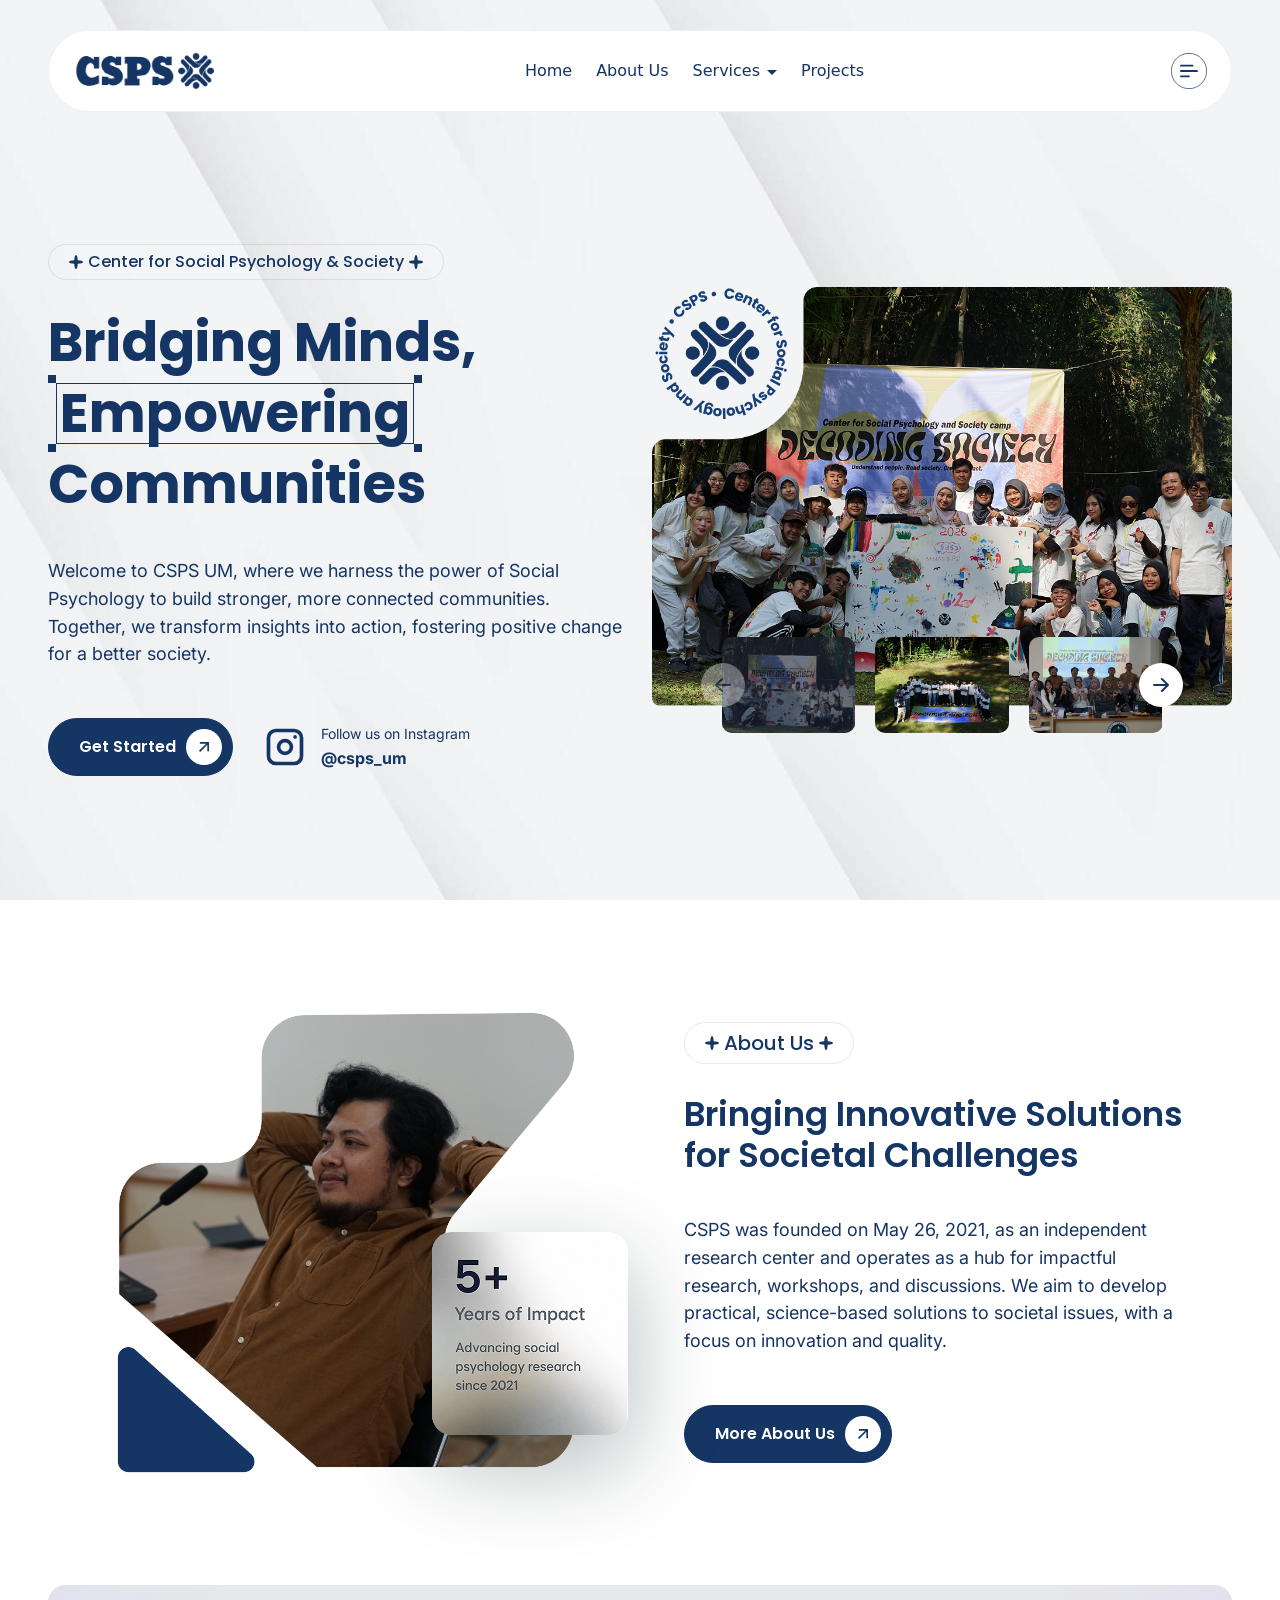
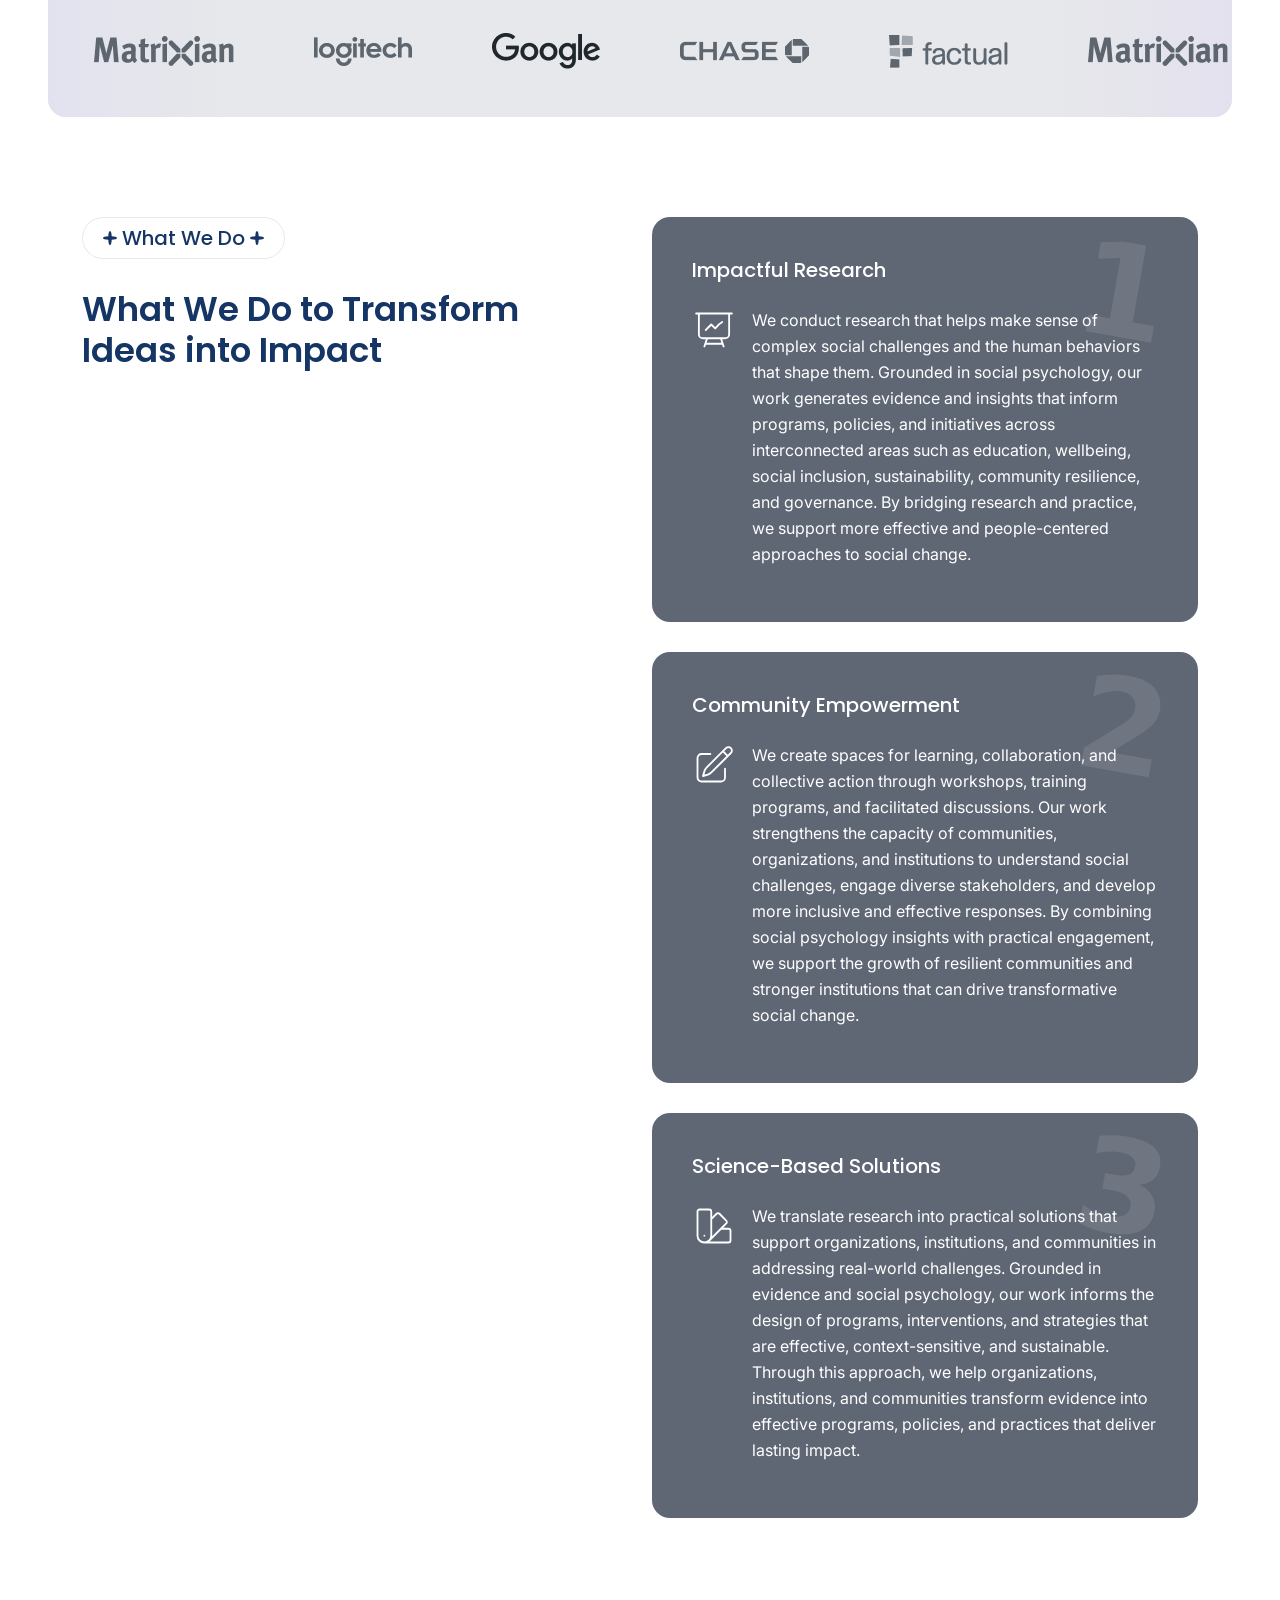
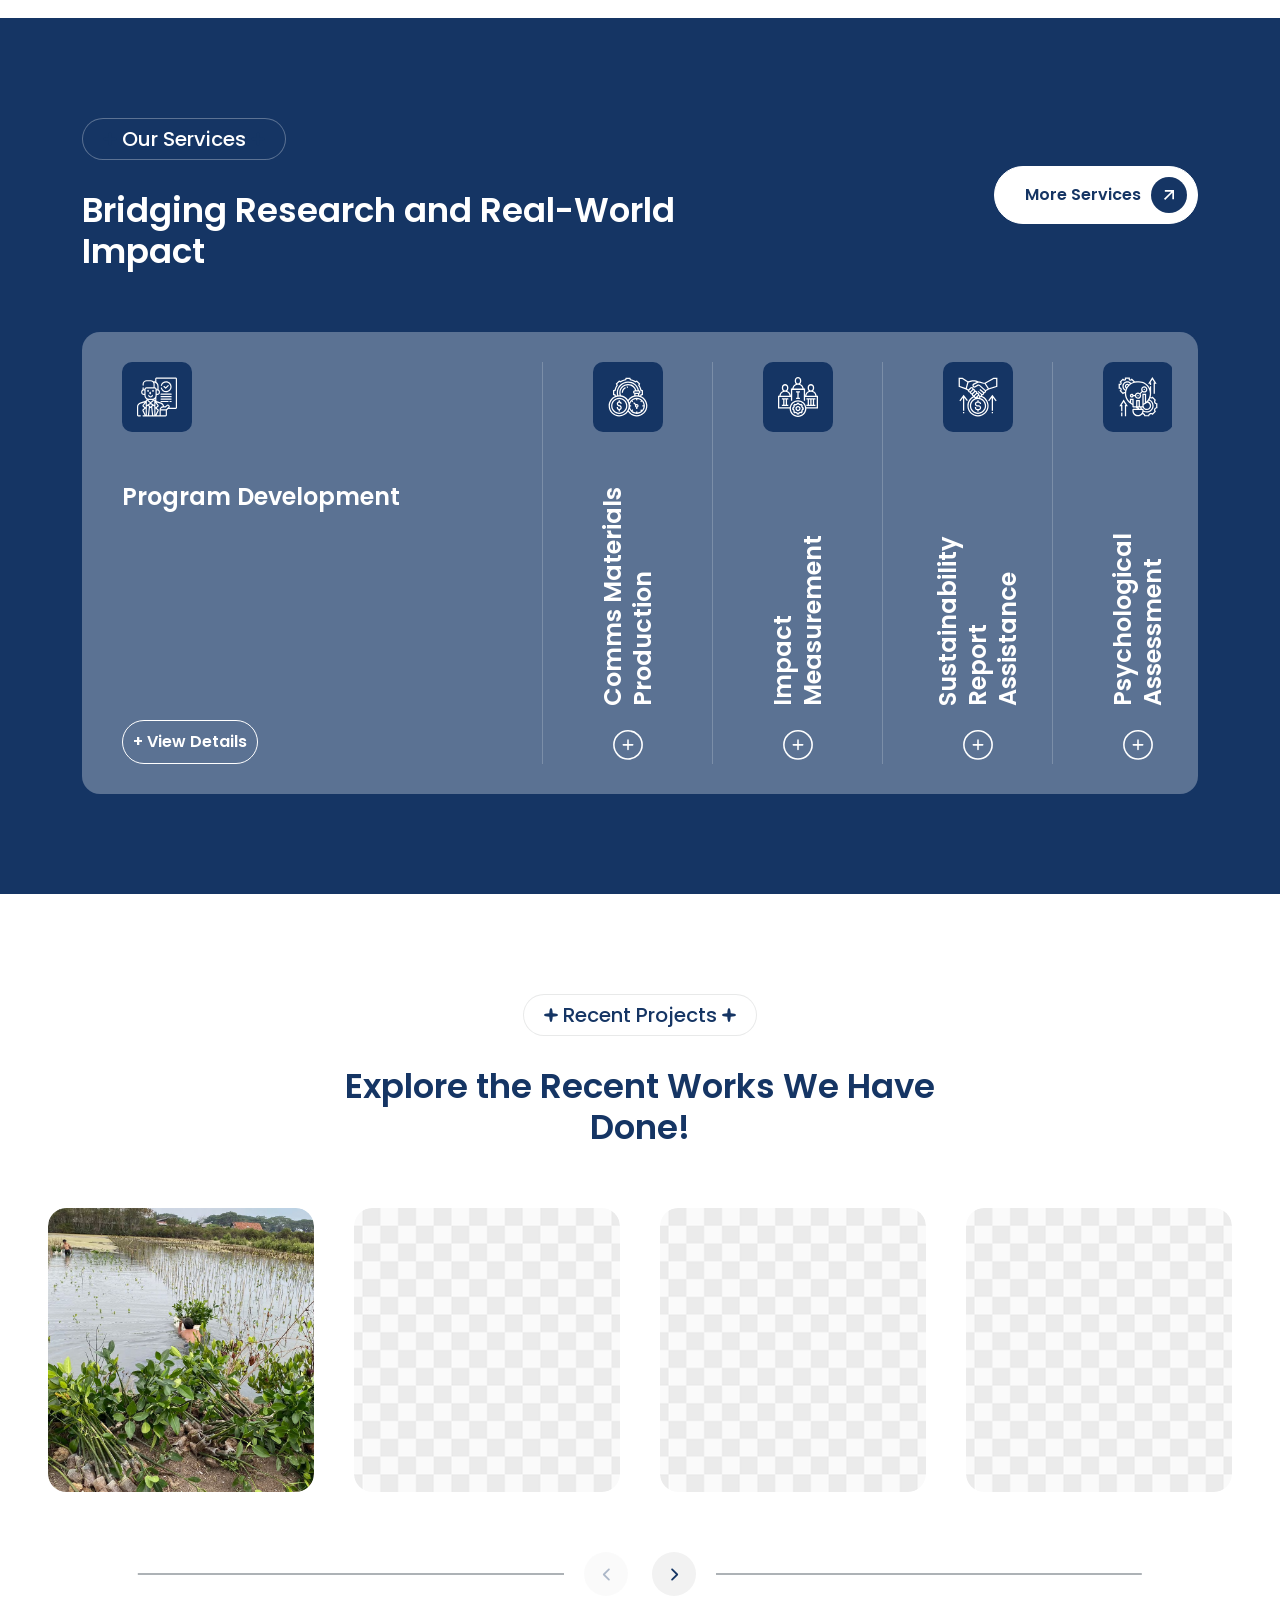
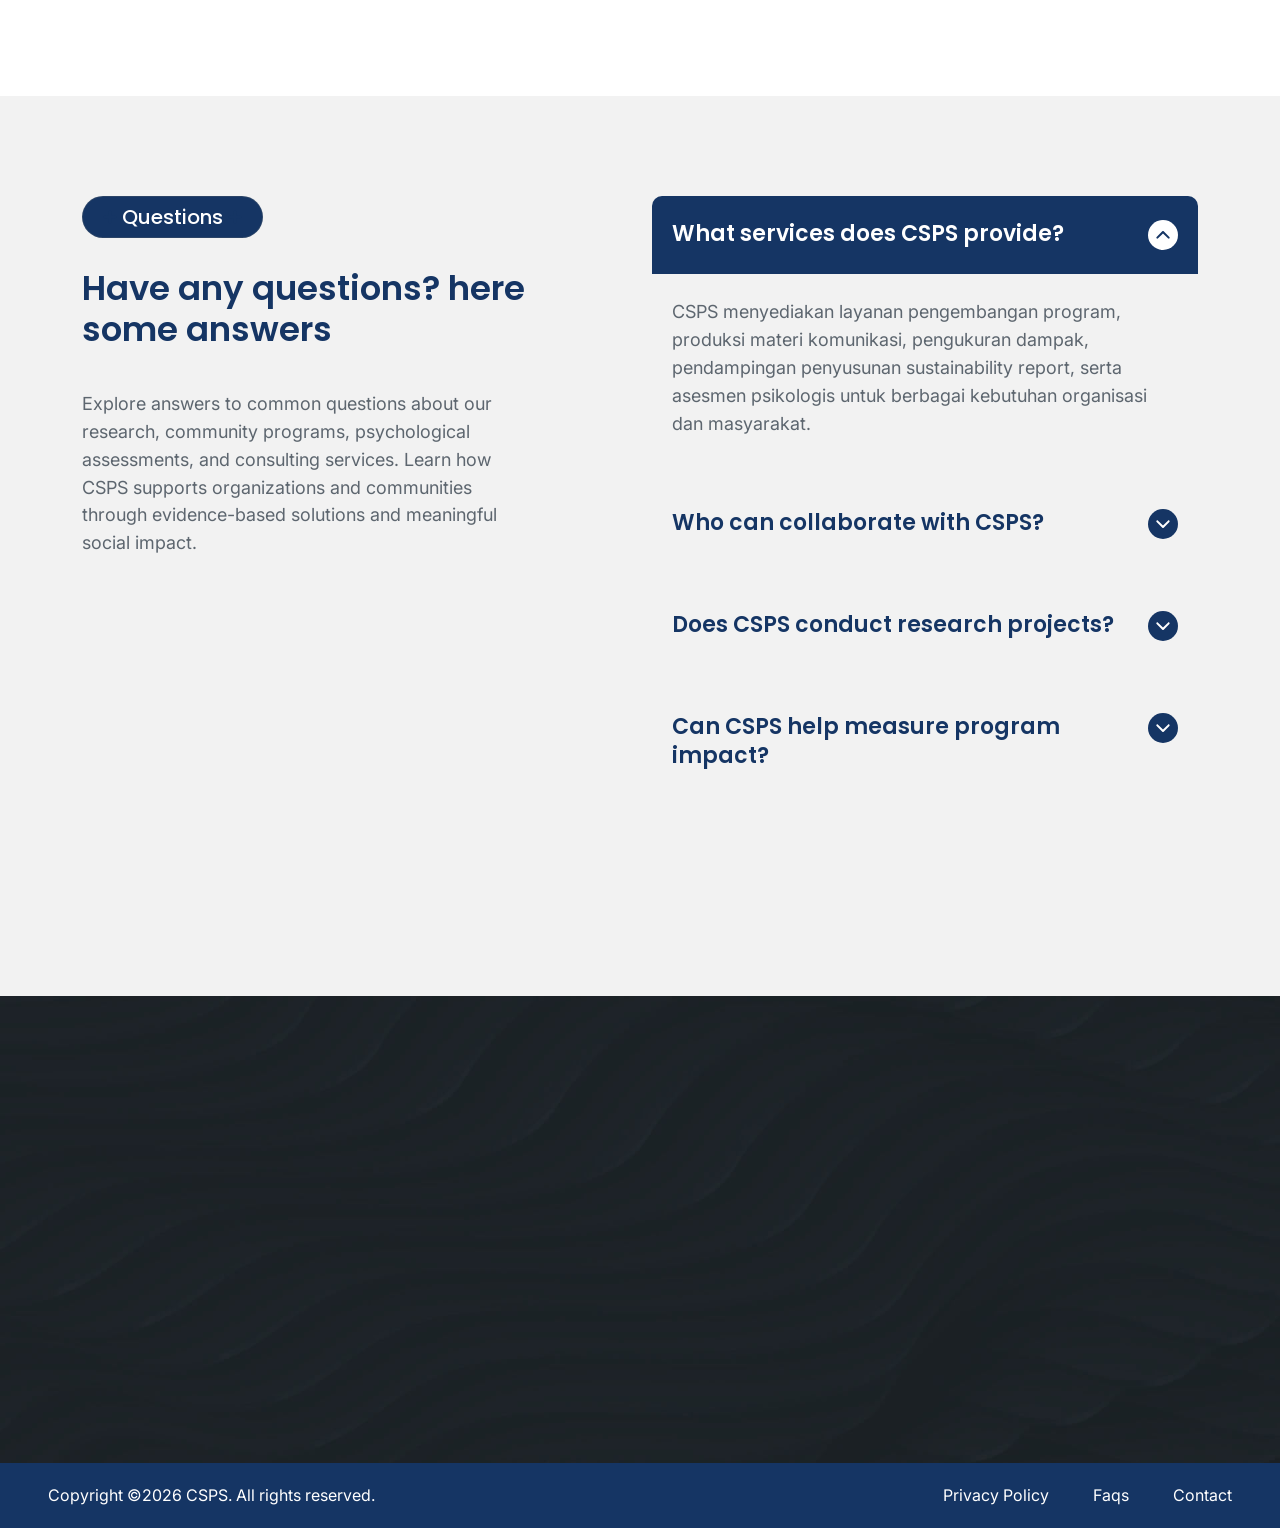
==== commit bf0634b8: "update banyak" ====
--- a/index.html
+++ b/index.html
@@ -17,7 +17,7 @@
   <meta property="og:title" content="CSPS UM - Bridging Minds, Empowering Communities">
   <meta property="og:description"
     content="Center for Social Psychology Studies Universitas Negeri Malang. Advancing social psychology through research, education, and community engagement.">
-
+  <meta name="Center for Social Psychology Studies Universitas N9" content="summary_large_image">
   <meta name="description"
     content="CSPS UM is a center for learning, research, and community engagement in Social Psychology. We connect knowledge with real-world impact, empowering individuals and communities to create positive social change.">
   <!-- fonts -->
@@ -150,6 +150,16 @@
       --swiper-pagination-bullet-inactive-opacity: 1;
     }
 
+    .csps-text {
+      font-size: 14px;
+    }
+
+    @media (min-width: 992px) {
+      .csps-text {
+        font-size: 16px;
+      }
+    }
+
     @media (max-width: 767px) {
       :root {
         --font-h1--size: 48px;
@@ -170,13 +180,13 @@
     <header class="header-2 header-floating">
       <div class="container-fluid">
         <div class="header-grid">
-          <a class="header-logo" href="index-2.html" aria-label="CSPS">
+          <a class="header-logo" href="index.html" aria-label="CSPS">
             <img src="assets/img/logo.png" alt="CSPS Logo" height="32">
           </a>
           <drawer-menu>
             <nav class="header-nav drawer-menu">
               <div class="d-lg-none header-nav-headings">
-                <a class="header-logo" href="index-2.html" aria-label="CSPS">
+                <a class="header-logo" href="index.html" aria-label="CSPS">
                   <img src="assets/img/logo.png" alt="CSPS Logo" style="width: 130px;" height="32" loading="lazy">
                 </a>
                 <drawer-opener class="svg-wrapper menu-close" data-drawer=".drawer-menu">
@@ -192,17 +202,17 @@
               </div>
               <ul class="header-menu list-unstyled">
                 <li class="nav-item">
-                  <a class="menu-link menu-link-main menu-accrodion" href="index-2.html">
+                  <a class="menu-link menu-link-main menu-accrodion" href="index.html">
                     Home
                   </a>
                 </li>
                 <li class="nav-item">
-                  <a class="menu-link menu-link-main" href="#">
+                  <a class="menu-link menu-link-main" href="about.html">
                     About Us
                   </a>
                 </li>
                 <li class="nav-item">
-                  <a class="menu-link menu-link-main menu-accrodion" href="#">
+                  <a class="menu-link menu-link-main menu-accrodion" href="./services.html">
                     Services
                     <svg width="10" height="5" viewBox="0 0 10 5" fill="none" xmlns="http://www.w3.org/2000/svg">
                       <path d="M5 5L0 0H10L5 5Z" fill="currentColor" />
@@ -211,25 +221,25 @@
                   <div class="header-submenu menu-absolute submenu-color">
                     <ul class="list-unstyled">
                       <li class="nav-item">
-                        <a class="menu-link" href="#">Program Development</a>
+                        <a class="menu-link" href="./service-details.html">Program Development</a>
                       </li>
                       <li class="nav-item">
-                        <a class="menu-link" href="#">
+                        <a class="menu-link" href="./service-details.html">
                           Comms
                         </a>
                       </li>
                       <li class="nav-item">
-                        <a class="menu-link" href="#">
+                        <a class="menu-link" href="./service-details.html">
                           Impact Measurement
                         </a>
                       </li>
                       <li class="nav-item">
-                        <a class="menu-link" href="#">
+                        <a class="menu-link" href="./service-details.html">
                           Sustainability report assistance
                         </a>
                       </li>
                       <li class="nav-item">
-                        <a class="menu-link" href="#">
+                        <a class="menu-link" href="./service-details.html">
                           Psychological Assesment
                         </a>
                       </li>
@@ -237,7 +247,7 @@
                   </div>
                 </li>
                 <li class="nav-item">
-                  <a class="menu-link menu-link-main" href="#">
+                  <a class="menu-link menu-link-main" href="./projects.html">
                     Projects
                   </a>
                 </li>
@@ -256,7 +266,11 @@
                           <path stroke-linecap="round" stroke-linejoin="round"
                             d="M19.5 10.5c0 7.142-7.5 11.25-7.5 11.25S4.5 17.642 4.5 10.5a7.5 7.5 0 1 1 15 0Z" />
                         </svg>
-                        Gedung B4, Jl. Semarang No.5, Sumbersari, Kec. Lowokwaru, Kota Malang, Jawa Timur 65145, Indonesia
+
+                        <a href="https://share.google/dpRsDNbhYyHIWgLW3" target="_blank" rel="noopener noreferrer">
+                          Gedung B4, Jl. Semarang No.5, Sumbersari, Kec. Lowokwaru, Kota Malang, Jawa Timur 65145,
+                          Indonesia
+                        </a>
                       </div>
                     </li>
                     <li class="nav-item">
@@ -285,42 +299,45 @@
             </nav>
           </drawer-menu>
           <div class="header-actions d-flex align-items-center">
-            <a href="#" aria-label="contact us" class="button button--primary button--slim">
-              Get in Touch
-              <span class="svg-wrapper">
-                <svg class="icon-20" width="20" height="20" viewBox="0 0 20 20" fill="none"
-                  xmlns="http://www.w3.org/2000/svg">
+            <div class="header-actions d-flex align-items-center">
+              <a href="https://wa.me/6281234567890?text=Halo%20CSPS%20UM,%20saya%20ingin%20berkonsultasi."
+                aria-label="Hubungi kami melalui WhatsApp" class="button button--primary button--slim" target="_blank"
+                rel="noopener noreferrer">
+                Get in Touch
+                <span class="svg-wrapper">
+                  <svg class="icon-20" width="20" height="20" viewBox="0 0 20 20" fill="none"
+                    xmlns="http://www.w3.org/2000/svg">
+                    <path
+                      d="M13.3365 7.84518L6.16435 15.0173L4.98584 13.8388L12.158 6.66667H5.83652V5H15.0032V14.1667H13.3365V7.84518Z"
+                      fill="currentColor"></path>
+                  </svg>
+                </span>
+              </a>
+              <drawer-opener class="svg-wrapper menu-open d-lg-none" data-drawer=".drawer-menu">
+                <svg width="52" height="52" viewBox="0 0 52 52" fill="none" xmlns="http://www.w3.org/2000/svg">
+                  <circle cx="26" cy="26" r="25.5" fill="white" stroke="currentColor" />
                   <path
-                    d="M13.3365 7.84518L6.16435 15.0173L4.98584 13.8388L12.158 6.66667H5.83652V5H15.0032V14.1667H13.3365V7.84518Z"
-                    fill="currentColor"></path>
+                    d="M32.5 18.2857C32.5 17.5757 31.9179 17 31.2 17H14.3C13.5821 17 13 17.5757 13 18.2857C13 18.9958 13.5821 19.5714 14.3 19.5714H31.2C31.9179 19.5714 32.5 18.9957 32.5 18.2857ZM14.3 24.7143H37.7C38.4179 24.7143 39 25.29 39 26C39 26.7101 38.4179 27.2857 37.7 27.2857H14.3C13.5821 27.2857 13 26.7101 13 26C13 25.29 13.5821 24.7143 14.3 24.7143ZM14.3 32.4286H26C26.7179 32.4286 27.3 33.0042 27.3 33.7143C27.3 34.4243 26.7179 35 26 35H14.3C13.5821 35 13 34.4243 13 33.7143C13 33.0042 13.5821 32.4286 14.3 32.4286Z"
+                    fill="currentColor" />
                 </svg>
-              </span>
-            </a>
-            <drawer-opener class="svg-wrapper menu-open d-lg-none" data-drawer=".drawer-menu">
-              <svg width="52" height="52" viewBox="0 0 52 52" fill="none" xmlns="http://www.w3.org/2000/svg">
-                <circle cx="26" cy="26" r="25.5" fill="white" stroke="currentColor" />
-                <path
-                  d="M32.5 18.2857C32.5 17.5757 31.9179 17 31.2 17H14.3C13.5821 17 13 17.5757 13 18.2857C13 18.9958 13.5821 19.5714 14.3 19.5714H31.2C31.9179 19.5714 32.5 18.9957 32.5 18.2857ZM14.3 24.7143H37.7C38.4179 24.7143 39 25.29 39 26C39 26.7101 38.4179 27.2857 37.7 27.2857H14.3C13.5821 27.2857 13 26.7101 13 26C13 25.29 13.5821 24.7143 14.3 24.7143ZM14.3 32.4286H26C26.7179 32.4286 27.3 33.0042 27.3 33.7143C27.3 34.4243 26.7179 35 26 35H14.3C13.5821 35 13 34.4243 13 33.7143C13 33.0042 13.5821 32.4286 14.3 32.4286Z"
-                  fill="currentColor" />
-              </svg>
-            </drawer-opener>
-            <drawer-opener class="svg-wrapper menu-open d-none d-lg-flex" data-drawer=".drawer-additional">
-              <svg width="52" height="52" viewBox="0 0 52 52" fill="none" xmlns="http://www.w3.org/2000/svg">
-                <circle cx="26" cy="26" r="25.5" fill="white" stroke="currentColor" />
-                <path
-                  d="M32.5 18.2857C32.5 17.5757 31.9179 17 31.2 17H14.3C13.5821 17 13 17.5757 13 18.2857C13 18.9958 13.5821 19.5714 14.3 19.5714H31.2C31.9179 19.5714 32.5 18.9957 32.5 18.2857ZM14.3 24.7143H37.7C38.4179 24.7143 39 25.29 39 26C39 26.7101 38.4179 27.2857 37.7 27.2857H14.3C13.5821 27.2857 13 26.7101 13 26C13 25.29 13.5821 24.7143 14.3 24.7143ZM14.3 32.4286H26C26.7179 32.4286 27.3 33.0042 27.3 33.7143C27.3 34.4243 26.7179 35 26 35H14.3C13.5821 35 13 34.4243 13 33.7143C13 33.0042 13.5821 32.4286 14.3 32.4286Z"
-                  fill="currentColor" />
-              </svg>
-            </drawer-opener>
+              </drawer-opener>
+              <drawer-opener class="svg-wrapper menu-open d-none d-lg-flex" data-drawer=".drawer-additional">
+                <svg width="52" height="52" viewBox="0 0 52 52" fill="none" xmlns="http://www.w3.org/2000/svg">
+                  <circle cx="26" cy="26" r="25.5" fill="white" stroke="currentColor" />
+                  <path
+                    d="M32.5 18.2857C32.5 17.5757 31.9179 17 31.2 17H14.3C13.5821 17 13 17.5757 13 18.2857C13 18.9958 13.5821 19.5714 14.3 19.5714H31.2C31.9179 19.5714 32.5 18.9957 32.5 18.2857ZM14.3 24.7143H37.7C38.4179 24.7143 39 25.29 39 26C39 26.7101 38.4179 27.2857 37.7 27.2857H14.3C13.5821 27.2857 13 26.7101 13 26C13 25.29 13.5821 24.7143 14.3 24.7143ZM14.3 32.4286H26C26.7179 32.4286 27.3 33.0042 27.3 33.7143C27.3 34.4243 26.7179 35 26 35H14.3C13.5821 35 13 34.4243 13 33.7143C13 33.0042 13.5821 32.4286 14.3 32.4286Z"
+                    fill="currentColor" />
+                </svg>
+              </drawer-opener>
+            </div>
           </div>
         </div>
-      </div>
     </header>
   </sticky-header>
 
   <div class="theme-drawer drawer-additional" data-position="right">
     <div class="drawer-headings">
-      <a class="header-logo" href="../index-2.html" aria-label="Consulo">
+      <a class="header-logo" href="../index.html" aria-label="Consulo">
         <img src="assets/img/logo.png" alt="Consulo Logo" style="width: 130px;" height="32" loading="lazy">
       </a>
       <drawer-opener class="svg-wrapper menu-close" data-drawer=".drawer-additional">
@@ -399,7 +416,7 @@
                     </clipPath>
                   </defs>
                 </svg>
-                <span>Center for Social Psychology & Society</span>
+                <span class="csps-text text-center">Center for Social Psychology & Society</span>
                 <svg class="icon icon-14" xmlns="http://www.w3.org/2000/svg" width="14" height="14" viewBox="0 0 14 14"
                   fill="none">
                   <g clip-path="url(#clip0_9088_4143)">
@@ -414,7 +431,7 @@
                   </defs>
                 </svg>
               </div>
-              <h2 class="heading text-80 fw-700" data-aos="fade-up" data-aos-delay="100">
+              <h2 class="heading text-64 fw-700" data-aos="fade-up" data-aos-delay="100">
                 Bridging Minds,
                 <span class="decorated-text"><span>Empowering</span></span>
                 Communities
@@ -466,22 +483,22 @@
                     <!-- Slides -->
                     <div class="swiper-slide">
                       <div class="main-img">
-                        <img src="assets/img/slider/asset-kosongan.jpg" width="992" height="717" loading="eager" alt="Image">
+                        <img src="assets/img/slider-1.jpg" width="992" height="717" loading="eager" alt="Image">
                       </div>
                     </div>
                     <div class="swiper-slide">
                       <div class="main-img">
-                        <img src="assets/img/slider/asset-kosongan.jpg" width="992" height="717" loading="lazy" alt="Image">
+                        <img src="assets/img/slider-2.jpg" width="992" height="717" loading="lazy" alt="Image">
                       </div>
                     </div>
                     <div class="swiper-slide">
                       <div class="main-img">
-                        <img src="assets/img/slider/asset-kosongan.jpg" width="992" height="717" loading="lazy" alt="Image">
+                        <img src="assets/img/slider-3.jpg" width="992" height="717" loading="lazy" alt="Image">
                       </div>
                     </div>
                     <div class="swiper-slide">
                       <div class="main-img">
-                        <img src="assets/img/slider/asset-kosongan.jpg" width="992" height="717" loading="lazy" alt="Image">
+                        <img src="assets/img/slider-4.jpg" width="992" height="717" loading="lazy" alt="Image">
                       </div>
                     </div>
                   </div>
@@ -493,26 +510,25 @@
                     <!-- Slides -->
                     <div class="swiper-slide">
                       <div class="thumb-img">
-                        <img src="assets/img/slider/asset-kosongan-kecil.png" width="160" height="140" loading="lazy"
+                        <img src="assets/img/slider-1.jpg" width="160" height="140" loading="lazy"
                           alt="Slider image">
                       </div>
                     </div>
                     <div class="swiper-slide">
                       <div class="thumb-img">
-                        <img src="assets/img/slider/asset-kosongan-kecil.png" width="160" height="140" loading="lazy"
+                        <img src="assets/img/slider-2.jpg" width="160" height="140" loading="lazy"
                           alt="Slider image">
                       </div>
                     </div>
                     <div class="swiper-slide">
                       <div class="thumb-img">
-                        <img src="assets/img/slider/asset-kosongan-kecil.png" width="160" height="140" loading="lazy"
+                        <img src="assets/img/slider-3.jpg" width="160" height="140" loading="lazy"
                           alt="Slider image">
                       </div>
                     </div>
                     <div class="swiper-slide">
                       <div class="thumb-img">
-                        <img src="assets/img/slider/asset-kosongan-kecil.png" width="160" height="140" loading="lazy"
-                          alt="Slider image">
+                        <img src="assets/img/slider-4.jpg" width="160" height="140" loading="lazy" alt="Slider image">
                       </div>
                     </div>
                   </div>
@@ -580,14 +596,16 @@
                   </defs>
                 </svg>
               </div>
-              <h2 class="heading text-50" data-aos="fade-up" data-aos-delay="50">
+              <h2 class="heading text-40" data-aos="fade-up" data-aos-delay="50">
                 Bringing Innovative Solutions for Societal Challenges
               </h2>
               <div class="text text-18" data-aos="fade-up" data-aos-delay="80">
-                CSPS was founded on May 26, 2021, as an independent research center and operates as a hub for impactful research, workshops, and discussions. We aim to develop practical, science-based solutions to societal issues, with a focus on innovation and quality.
+                CSPS was founded on May 26, 2021, as an independent research center and operates as a hub for impactful
+                research, workshops, and discussions. We aim to develop practical, science-based solutions to societal
+                issues, with a focus on innovation and quality.
               </div>
               <div class="buttons" data-aos="fade-up" data-aos-delay="100">
-                <a href="#" class="button button--primary" aria-label="More About Us">
+                <a href="about.html" class="button button--primary" aria-label="More About Us">
                   More About Us
                   <span class="svg-wrapper">
                     <svg class="icon-20" width="20" height="20" viewBox="0 0 20 20" fill="none"
@@ -684,7 +702,7 @@
         </div>
       </div>
     </div>
-    
+
     <!-- How We Work -->
     <div class="testimonial how-we-work mt-100">
       <div class="container">
@@ -720,7 +738,7 @@
                   </defs>
                 </svg>
               </div>
-              <h2 class="heading text-50" data-aos="fade-up">
+              <h2 class="heading text-40" data-aos="fade-up">
                 What We Do to Transform Ideas into Impact
               </h2>
             </div>
@@ -728,7 +746,7 @@
           <div class="col-lg-6 col-12">
             <div class="testimonial-card-inner card-working-process-inner">
               <div class="card-working-process">
-                <h2 class="heading text-24 fw-500">Impactful Research</h2>
+                <h2 class="heading text-20 fw-500">Impactful Research</h2>
                 <div class="card-icon-text card-icon-text-horizontal has-border">
                   <div class="svg-wrapper">
                     <svg xmlns="http://www.w3.org/2000/svg" fill="none" viewBox="0 0 24 24" stroke-width="1"
@@ -738,12 +756,17 @@
                     </svg>
                   </div>
                   <div class="content">
-                    <p class="text text-18">We conduct evidence-based research to better understand psychological and social challenges, generating valuable insights that support informed decision-making and meaningful social change.</p>
+                    <p class="text text-16">We conduct research that helps make sense of complex social challenges and
+                      the human behaviors that shape them. Grounded in social psychology, our work generates evidence
+                      and insights that inform programs, policies, and initiatives across interconnected areas such as
+                      education, wellbeing, social inclusion, sustainability, community resilience, and governance. By
+                      bridging research and practice, we support more effective and people-centered approaches to social
+                      change.</p>
                   </div>
                 </div>
               </div>
               <div class="card-working-process">
-                <h2 class="heading text-24 fw-500">Community Empowerment</h2>
+                <h2 class="heading text-20 fw-500">Community Empowerment</h2>
                 <div class="card-icon-text card-icon-text-horizontal has-border">
                   <div class="svg-wrapper">
                     <svg xmlns="http://www.w3.org/2000/svg" fill="none" viewBox="0 0 24 24" stroke-width="1"
@@ -753,12 +776,20 @@
                     </svg>
                   </div>
                   <div class="content">
-                    <p class="text text-18">We facilitate workshops, training programs, and discussions that encourage knowledge sharing, strengthen community capacity, and promote collaborative approaches to addressing social issues.</p>
+                    <p class="text text-16">We create spaces for learning, collaboration, and collective action through
+                      workshops, training
+                      programs, and facilitated discussions. Our work strengthens the capacity of communities,
+                      organizations, and
+                      institutions to understand social challenges, engage diverse stakeholders, and develop more
+                      inclusive and effective
+                      responses. By combining social psychology insights with practical engagement, we support the
+                      growth of resilient
+                      communities and stronger institutions that can drive transformative social change.</p>
                   </div>
                 </div>
               </div>
               <div class="card-working-process">
-                <h2 class="heading text-24 fw-500">Science-Based Solutions</h2>
+                <h2 class="heading text-20 fw-500">Science-Based Solutions</h2>
                 <div class="card-icon-text card-icon-text-horizontal has-border">
                   <div class="svg-wrapper">
                     <svg xmlns="http://www.w3.org/2000/svg" fill="none" viewBox="0 0 24 24" stroke-width="1"
@@ -768,7 +799,15 @@
                     </svg>
                   </div>
                   <div class="content">
-                    <p class="text text-18">We design practical and research-driven solutions that help organizations and communities create sustainable programs, interventions, and long-term positive impact.</p>
+                    <p class="text text-16">We translate research into practical solutions that support organizations,
+                      institutions, and
+                      communities in addressing real-world challenges. Grounded in evidence and social psychology, our
+                      work informs the
+                      design of programs, interventions, and strategies that are effective, context-sensitive, and
+                      sustainable. Through this
+                      approach, we help organizations, institutions, and communities transform evidence into effective
+                      programs, policies,
+                      and practices that deliver lasting impact.</p>
                   </div>
                 </div>
               </div>
@@ -813,7 +852,7 @@
                 </defs>
               </svg>
             </div>
-            <h2 class="heading text-50" data-aos="fade-right" data-aos-delay="20">
+            <h2 class="heading text-40" data-aos="fade-right" data-aos-delay="20">
               Bridging Research and Real-World Impact
             </h2>
           </div>
@@ -953,7 +992,8 @@
                         Program Development
                       </h2>
                       <p class="text text-16">
-                        Merancang dan mengeksekusi program berdampak, baik untuk CSR maupun intervensi sosial lain
+
+
                       </p>
                     </div>
                     <div class="service-button">
@@ -1017,9 +1057,10 @@
                         Comms Materials Production
                       </h2>
                       <p class="text text-16">
-                        Menyediakan layanan pembuatan konten, dokumentasi, publikasi, dan media release untuk perusahaan, organisasi non-profit
+                        Menyediakan layanan pembuatan konten, dokumentasi, publikasi, dan media release untuk
+                        perusahaan, organisasi non-profit
                         (NGO), maupun berbagai program sosial dan penelitian.
-                        </p>
+                      </p>
                     </div>
                     <div class="service-button">
                       <a href="service-details.html" class="button button--primary">
@@ -1082,7 +1123,8 @@
                         Impact Measurement
                       </h2>
                       <p class="text text-16">
-                        Melakukan pengukuran dan evaluasi dampak program secara sistematis untuk menilai efektivitas, capaian, serta kontribusi
+                        Melakukan pengukuran dan evaluasi dampak program secara sistematis untuk menilai efektivitas,
+                        capaian, serta kontribusi
                         program terhadap tujuan yang telah ditetapkan.</p>
                     </div>
                     <div class="service-button">
@@ -1146,7 +1188,8 @@
                         Sustainability Report Assistance
                       </h2>
                       <p class="text text-16">
-                        Membantu organisasi dan perusahaan dalam penyusunan sustainability report, mulai dari pengumpulan data, analisis, hingga
+                        Membantu organisasi dan perusahaan dalam penyusunan sustainability report, mulai dari
+                        pengumpulan data, analisis, hingga
                         penyusunan laporan yang sesuai dengan standar keberlanjutan.
                       </p>
                     </div>
@@ -1212,7 +1255,8 @@
                         Psychological Assessment
                       </h2>
                       <p class="text text-16">
-                        Menyediakan layanan pengukuran dan asesmen psikologis untuk berbagai kebutuhan, seperti penelitian, pengembangan
+                        Menyediakan layanan pengukuran dan asesmen psikologis untuk berbagai kebutuhan, seperti
+                        penelitian, pengembangan
                         organisasi, rekrutmen, pemetaan kompetensi, maupun evaluasi individu.
                       </p>
                     </div>
@@ -1263,7 +1307,7 @@
               </defs>
             </svg>
           </div>
-          <h2 class="heading text-50" data-aos="fade-up" data-aos-delay="20">
+          <h2 class="heading text-40" data-aos="fade-up" data-aos-delay="20">
             Explore the Recent Works We Have Done!
           </h2>
         </div>
@@ -1274,12 +1318,13 @@
           <div class="swiper">
             <div class="swiper-wrapper">
               <div class="swiper-slide">
-                <a class="card-project radius18" aria-label="project details" href="#">
-                  <img src="assets/img/project/card/asset-kosongan-card.png" alt="project image" width="645" height="690" loading="lazy">
+                <a class="card-project radius18" aria-label="project details" href="./projects-details.html">
+                  <img src="assets/img/mangrove.jpeg" alt="project image" width="645"
+                    height="690" loading="lazy">
                   <div class="card-project-content-absolute">
                     <div class="card-project-content">
-                      <h2 class="heading text-24">Program Development</h2>
-                      <p class="text text-16">Lorem Ipsum Dolor</p>
+                      <h2 class="heading text-24">1000 Mangrove Mauk</h2>
+                      <p class="text text-16">1000 Mangrove Mauk merupakan program kolaborasi antara BB dan Jumbo</p>
                     </div>
                   </div>
                   <span class="svg-wrapper icon-project-link">
@@ -1297,7 +1342,8 @@
               </div>
               <div class="swiper-slide">
                 <a class="card-project radius18" aria-label="project details" href="#">
-                  <img src="assets/img/project/card/asset-kosongan-card.png" alt="project image" width="645" height="690" loading="lazy">
+                  <img src="assets/img/project/card/asset-kosongan-card.png" alt="project image" width="645"
+                    height="690" loading="lazy">
                   <div class="card-project-content-absolute">
                     <div class="card-project-content">
                       <h2 class="heading text-24">Program Development</h2>
@@ -1319,7 +1365,8 @@
               </div>
               <div class="swiper-slide">
                 <a class="card-project radius18" aria-label="project details" href="#">
-                  <img src="assets/img/project/card/asset-kosongan-card.png" alt="project image" width="645" height="690" loading="lazy">
+                  <img src="assets/img/project/card/asset-kosongan-card.png" alt="project image" width="645"
+                    height="690" loading="lazy">
                   <div class="card-project-content-absolute">
                     <div class="card-project-content">
                       <h2 class="heading text-24">Program Development</h2>
@@ -1341,7 +1388,8 @@
               </div>
               <div class="swiper-slide">
                 <a class="card-project radius18" aria-label="project details" href="#">
-                  <img src="assets/img/project/card/asset-kosongan-card.png" alt="project image" width="645" height="690" loading="lazy">
+                  <img src="assets/img/project/card/asset-kosongan-card.png" alt="project image" width="645"
+                    height="690" loading="lazy">
                   <div class="card-project-content-absolute">
                     <div class="card-project-content">
                       <h2 class="heading text-24">Program Development</h2>
@@ -1363,7 +1411,8 @@
               </div>
               <div class="swiper-slide">
                 <a class="card-project radius18" aria-label="project details" href="#">
-                  <img src="assets/img/project/card/asset-kosongan-card.png" alt="project image" width="645" height="690" loading="lazy">
+                  <img src="assets/img/project/card/asset-kosongan-card.png" alt="project image" width="645"
+                    height="690" loading="lazy">
                   <div class="card-project-content-absolute">
                     <div class="card-project-content">
                       <h2 class="heading text-24">Program Development</h2>
@@ -1385,7 +1434,8 @@
               </div>
               <div class="swiper-slide">
                 <a class="card-project radius18" aria-label="project details" href="#">
-                  <img src="assets/img/project/card/asset-kosongan-card.png" alt="project image" width="645" height="690" loading="lazy">
+                  <img src="assets/img/project/card/asset-kosongan-card.png" alt="project image" width="645"
+                    height="690" loading="lazy">
                   <div class="card-project-content-absolute">
                     <div class="card-project-content">
                       <h2 class="heading text-24">Program Development</h2>
@@ -1407,7 +1457,8 @@
               </div>
               <div class="swiper-slide">
                 <a class="card-project radius18" aria-label="project details" href="#">
-                  <img src="assets/img/project/card/asset-kosongan-card.png" alt="project image" width="645" height="690" loading="lazy">
+                  <img src="assets/img/project/card/asset-kosongan-card.png" alt="project image" width="645"
+                    height="690" loading="lazy">
                   <div class="card-project-content-absolute">
                     <div class="card-project-content">
                       <h2 class="heading text-24">Program Development</h2>
@@ -1429,7 +1480,8 @@
               </div>
               <div class="swiper-slide">
                 <a class="card-project radius18" aria-label="project details" href="#">
-                  <img src="assets/img/project/card/asset-kosongan-card.png" alt="project image" width="645" height="690" loading="lazy">
+                  <img src="assets/img/project/card/asset-kosongan-card.png" alt="project image" width="645"
+                    height="690" loading="lazy">
                   <div class="card-project-content-absolute">
                     <div class="card-project-content">
                       <h2 class="heading text-24">Program Development</h2>
@@ -1511,15 +1563,19 @@
                   </defs>
                 </svg>
               </div>
-              <h2 class="heading text-50" data-aos="fade-up" data-aos-delay="50">
+              <h2 class="heading text-40" data-aos="fade-up" data-aos-delay="50">
                 Have any questions? here some answers
               </h2>
               <div class="text text-18" data-aos="fade-up" data-aos-delay="80">
-                  Explore answers to common questions about our research, community programs, psychological assessments, and consulting services. Learn how CSPS supports organizations and communities through evidence-based solutions and meaningful social impact.
+                Explore answers to common questions about our research, community programs, psychological assessments,
+                and consulting services. Learn how CSPS supports organizations and communities through evidence-based
+                solutions and meaningful social impact.
               </div>
               <div class="buttons" data-aos="fade-up" data-aos-delay="100">
-                <a href="about.html" class="button button--primary" aria-label="Ask Your Question">
-                  Ask Your Question
+                <a href="https://wa.me/6281234567890?text=Halo%20CSPS%20UM,%20saya%20ingin%20berkonsultasi%20mengenai%20layanan%20yang%20tersedia."
+                  class="button button--primary" target="_blank" rel="noopener noreferrer"
+                  aria-label="Hubungi kami melalui WhatsApp">
+                  Ask Yous Questions
                   <span class="svg-wrapper">
                     <svg class="icon-20" width="20" height="20" viewBox="0 0 20 20" fill="none"
                       xmlns="http://www.w3.org/2000/svg">
@@ -1559,7 +1615,9 @@
                   </div>
                   <div class="accordion-content">
                     <div class="accordion-content-inner text text-18">
-                      CSPS menyediakan layanan pengembangan program, produksi materi komunikasi, pengukuran dampak, pendampingan penyusunan sustainability report, serta asesmen psikologis untuk berbagai kebutuhan organisasi dan masyarakat.
+                      CSPS menyediakan layanan pengembangan program, produksi materi komunikasi, pengukuran dampak,
+                      pendampingan penyusunan sustainability report, serta asesmen psikologis untuk berbagai kebutuhan
+                      organisasi dan masyarakat.
                     </div>
                   </div>
                 </div>
@@ -1584,7 +1642,9 @@
                   </div>
                   <div class="accordion-content">
                     <div class="accordion-content-inner text text-18">
-                      CSPS terbuka untuk bekerja sama dengan perusahaan, instansi pemerintah, organisasi non-profit (NGO), lembaga pendidikan, komunitas, maupun pihak lain yang memiliki visi untuk menciptakan dampak sosial yang berkelanjutan.
+                      CSPS terbuka untuk bekerja sama dengan perusahaan, instansi pemerintah, organisasi non-profit
+                      (NGO), lembaga pendidikan, komunitas, maupun pihak lain yang memiliki visi untuk menciptakan
+                      dampak sosial yang berkelanjutan.
                     </div>
                   </div>
                 </div>
@@ -1609,7 +1669,9 @@
                   </div>
                   <div class="accordion-content">
                     <div class="accordion-content-inner text text-18">
-                      Ya. CSPS melakukan penelitian di bidang psikologi dan sosial untuk menghasilkan temuan yang dapat digunakan sebagai dasar pengambilan keputusan, pengembangan program, serta penyelesaian berbagai permasalahan masyarakat.
+                      Ya. CSPS melakukan penelitian di bidang psikologi dan sosial untuk menghasilkan temuan yang dapat
+                      digunakan sebagai dasar pengambilan keputusan, pengembangan program, serta penyelesaian berbagai
+                      permasalahan masyarakat.
                     </div>
                   </div>
                 </div>
@@ -1634,7 +1696,8 @@
                   </div>
                   <div class="accordion-content">
                     <div class="accordion-content-inner text text-18">
-                      Tentu. Kami membantu organisasi mengukur dan mengevaluasi dampak program secara sistematis sehingga efektivitas, capaian, dan kontribusi program dapat diketahui secara lebih akurat.
+                      Tentu. Kami membantu organisasi mengukur dan mengevaluasi dampak program secara sistematis
+                      sehingga efektivitas, capaian, dan kontribusi program dapat diketahui secara lebih akurat.
                     </div>
                   </div>
                 </div>
@@ -1659,7 +1722,9 @@
                   </div>
                   <div class="accordion-content">
                     <div class="accordion-content-inner text text-18">
-                      Anda dapat menghubungi tim CSPS melalui kontak yang tersedia untuk mendiskusikan kebutuhan dan tujuan yang ingin dicapai. Kami akan membantu merancang solusi yang sesuai dengan konteks dan kebutuhan Anda.
+                      Anda dapat menghubungi tim CSPS melalui kontak yang tersedia untuk mendiskusikan kebutuhan dan
+                      tujuan yang ingin dicapai. Kami akan membantu merancang solusi yang sesuai dengan konteks dan
+                      kebutuhan Anda.
                     </div>
                   </div>
                 </div>
@@ -1681,14 +1746,13 @@
           <div class="row footer-custom-row">
             <div class="col-12 col-md-6">
               <div class="footer-widget footer-widget-brand" data-aos="fade-up" data-aos-anchor=".footer-top">
-                <a class="footer-logo" href="index-2.html" aria-label="Consulo Logo">
-                  <img src="assets/img/Logo-CSPS-trans-header-980x310.png " alt="Consulo Logo" style="width: 130px;" height="32"
-                    loading="lazy">
+                <a class="footer-logo" href="index.html" aria-label="Consulo Logo">
+                  <img src="assets/img/Logo-CSPS-trans-header-980x310.png " alt="Consulo Logo" style="width: 130px;"
+                    height="32" loading="lazy">
                 </a>
                 <p class="text text-16">
-                  Each demo built with Teba will look different. You can
-                  customize almost anything in the appearance of your website
-                  with only a few
+                  CSPS UM provides research-based solutions in social psychology, helping organizations design impactful
+                  programs, measure outcomes, and create sustainable social change.
                 </p>
                 <ul class="social-icons list-unstyled" data-aos="fade-up" data-aos-anchor=".footer-top">
                   <li>
@@ -1744,7 +1808,7 @@
                     </a>
                   </li>
                   <li>
-                    <a href="team" class="text text-16 link" aria-label="Our Team">
+                    <a href="./projects.html" class="text text-16 link" aria-label="Our Team">
                       Projects
                     </a>
                   </li>
@@ -1756,27 +1820,28 @@
                 <div class="widget-heading heading text-22">Services</div>
                 <ul class="footer-menu list-unstyled">
                   <li>
-                    <a href="#" class="text text-16 link" aria-label="UI/UX Design">
+                    <a href="./service-details.html" class="text text-16 link" aria-label="UI/UX Design">
                       Program Development
                     </a>
                   </li>
                   <li>
-                    <a href="#" class="text text-16 link" aria-label="App Development">
+                    <a href="./service-details.html" class="text text-16 link" aria-label="App Development">
                       Comms
                     </a>
                   </li>
                   <li>
-                    <a href="services" class="text text-16 link" aria-label="Digital Marketing">
+                    <a href="./service-details.html" class="text text-16 link" aria-label="Digital Marketing">
                       Impact Measurement
                     </a>
                   </li>
                   <li>
-                    <a href="contact" class="text text-16 link" aria-label="Cyber Security">
+                    <a href="./service-details.html" class="text text-16 link" aria-label="Cyber Security">
                       Sustainability report assistance
                     </a>
                   </li>
                   <li>
-                    <a href="blog" class="text text-16 link" aria-label="Web Development">Psychological Assessment</a>
+                    <a href="./service-details.html" class="text text-16 link"
+                      aria-label="Web Development">Psychological Assessment</a>
                   </li>
                 </ul>
               </div>
@@ -1835,6 +1900,4 @@
   <script src="assets/js/main.js" defer></script>
 </body>
 
-<!-- Mirrored from consulo-html.vercel.app/html/index-2.html by HTTrack Website Copier/3.x [XR&CO'2014], Wed, 10 Jun 2026 12:00:22 GMT -->
-
 </html>
--- a/assets/css/style.css
+++ b/assets/css/style.css
@@ -235,6 +235,10 @@
   font-size: 50px;
   line-height: 1.2; }
 
+.text-40 {
+  font-size: 40px;
+  line-height: 1.2; }
+
 .text-36 {
   font-size: 36px;
   line-height: 1.2; }
@@ -311,6 +315,8 @@
     font-size: 60px; }
   .text-64 {
     font-size: 54px; }
+  .text-40 {
+    font-size: 34px; }
   .text-50 {
     font-size: 44px; } }
 
@@ -334,6 +340,8 @@
     font-size: 50px; }
   .text-50 {
     font-size: 40px; }
+  .text-40 {
+    font-size: 30px; }
   .text-180 {
     font-size: 80px; } }
 
@@ -352,6 +360,8 @@
     font-size: 42px; }
   .text-50 {
     font-size: 38px; }
+  .text-40 {
+    font-size: 34px; }
   .text-36 {
     font-size: 32px; }
   .text-32 {
@@ -365,7 +375,7 @@
   .text-22 {
     font-size: 20px; }
   .text-20 {
-    font-size: 18px; }
+    font-size: 21px; }
   .text-18 {
     font-size: 16px; } }
 
@@ -586,6 +596,9 @@
 .mt-100 {
   margin-top: 100px; }
 
+.mb-100 {
+  margin-bottom: 100px; }
+
 .no-box-shadow {
   -webkit-box-shadow: none !important;
   box-shadow: none !important; }
@@ -702,6 +715,8 @@
 @media (max-width: 991px) {
   .mt-100 {
     margin-top: 80px; }
+  .mb-100 {
+    margin-bottom: 80px; }
   .section-padding {
     --padding-top: 80px;
     --padding-bottom: 80px; }
@@ -712,6 +727,10 @@
 @media (max-width: 767px) {
   .mt-100 {
     margin-top: 60px; }
+  .mt-100 {
+    margin-top: 60px; }
+  .mb-100 {
+    margin-bottom: 60px; }
   .section-headings .subheading + .heading {
     -webkit-margin-before: 20px;
     margin-block-start: 20px; }
@@ -3009,8 +3028,22 @@
 
 .margin-logo {
   margin-top: 100px;
-  margin-bottom: 0px; }
-  
+  margin-bottom: 0;
+}
+
+@media (max-width: 991.98px) {
+  .margin-logo {
+    margin-top: 60px;
+  }
+}
+
+.image-service-details {
+  width: 100%;
+  height: 350px; /* sesuaikan kebutuhan */
+  object-fit: cover;
+  overflow: hidden;
+}
+
 .hero-banner-2 .content-absolute {
   z-index: 1; }
 
@@ -3830,7 +3863,12 @@
   -webkit-transition: all 0.3s ease-in-out;
   -o-transition: all 0.3s ease-in-out;
   transition: all 0.3s ease-in-out;
-  border-radius: 4px; }
+  border-radius: 15px;
+  -webkit-border-radius: 15px;
+  -moz-border-radius: 15px;
+  -ms-border-radius: 15px;
+  -o-border-radius: 15px;
+}
 
 .our-services-3 .card-working-process:hover {
   --shadow: rgba(0, 0, 0, 0.35) 0px 5px 15px;
@@ -4056,6 +4094,16 @@
 .secvice-category.active svg,
 .secvice-category:focus svg,
 .secvice-category:hover svg {
+  color: #ffffff;
+  opacity: 1;
+  -webkit-transform: translateX(0px);
+  -ms-transform: translateX(0px);
+  transform: translateX(0px); }
+
+.secvice-category.active ,
+.secvice-category:focus ,
+.secvice-category:hover {
+  color: #ffffff;
   opacity: 1;
   -webkit-transform: translateX(0px);
   -ms-transform: translateX(0px);
@@ -4169,10 +4217,6 @@
   -ms-flex-item-align: stretch;
   -ms-grid-row-align: stretch;
   align-self: stretch; }
-
-.service-details-content .choose-us-desc {
-  -webkit-padding-start: 24px;
-  padding-inline-start: 24px; }
 
 .service-faq {
   -webkit-margin-before: 40px;
@@ -6010,6 +6054,7 @@
   height: 12px; }
 
 .card-blog .blog-tag {
+  color: var(--color-foreground-subheading);
   position: absolute;
   top: 20px;
   left: 20px;
@@ -7090,6 +7135,7 @@
 .secvice-category.active svg,
 .secvice-category:focus svg,
 .secvice-category:hover svg {
+  color: #ffffff;
   opacity: 1;
   -webkit-transform: translateX(0px);
   -ms-transform: translateX(0px);
@@ -7204,9 +7250,6 @@
   -ms-grid-row-align: stretch;
   align-self: stretch; }
 
-.service-details-content .choose-us-desc {
-  -webkit-padding-start: 24px;
-  padding-inline-start: 24px; }
 
 .service-faq {
   -webkit-margin-before: 40px;
@@ -7290,7 +7333,7 @@
   align-items: center; }
 
 .card-working-process .card-icon-text .svg-wrapper {
-  --size: 54px; }
+  --size: 44px; }
 
 .service-slider .card-working-process .card-icon-text .svg-wrapper {
   --size: 44px; }
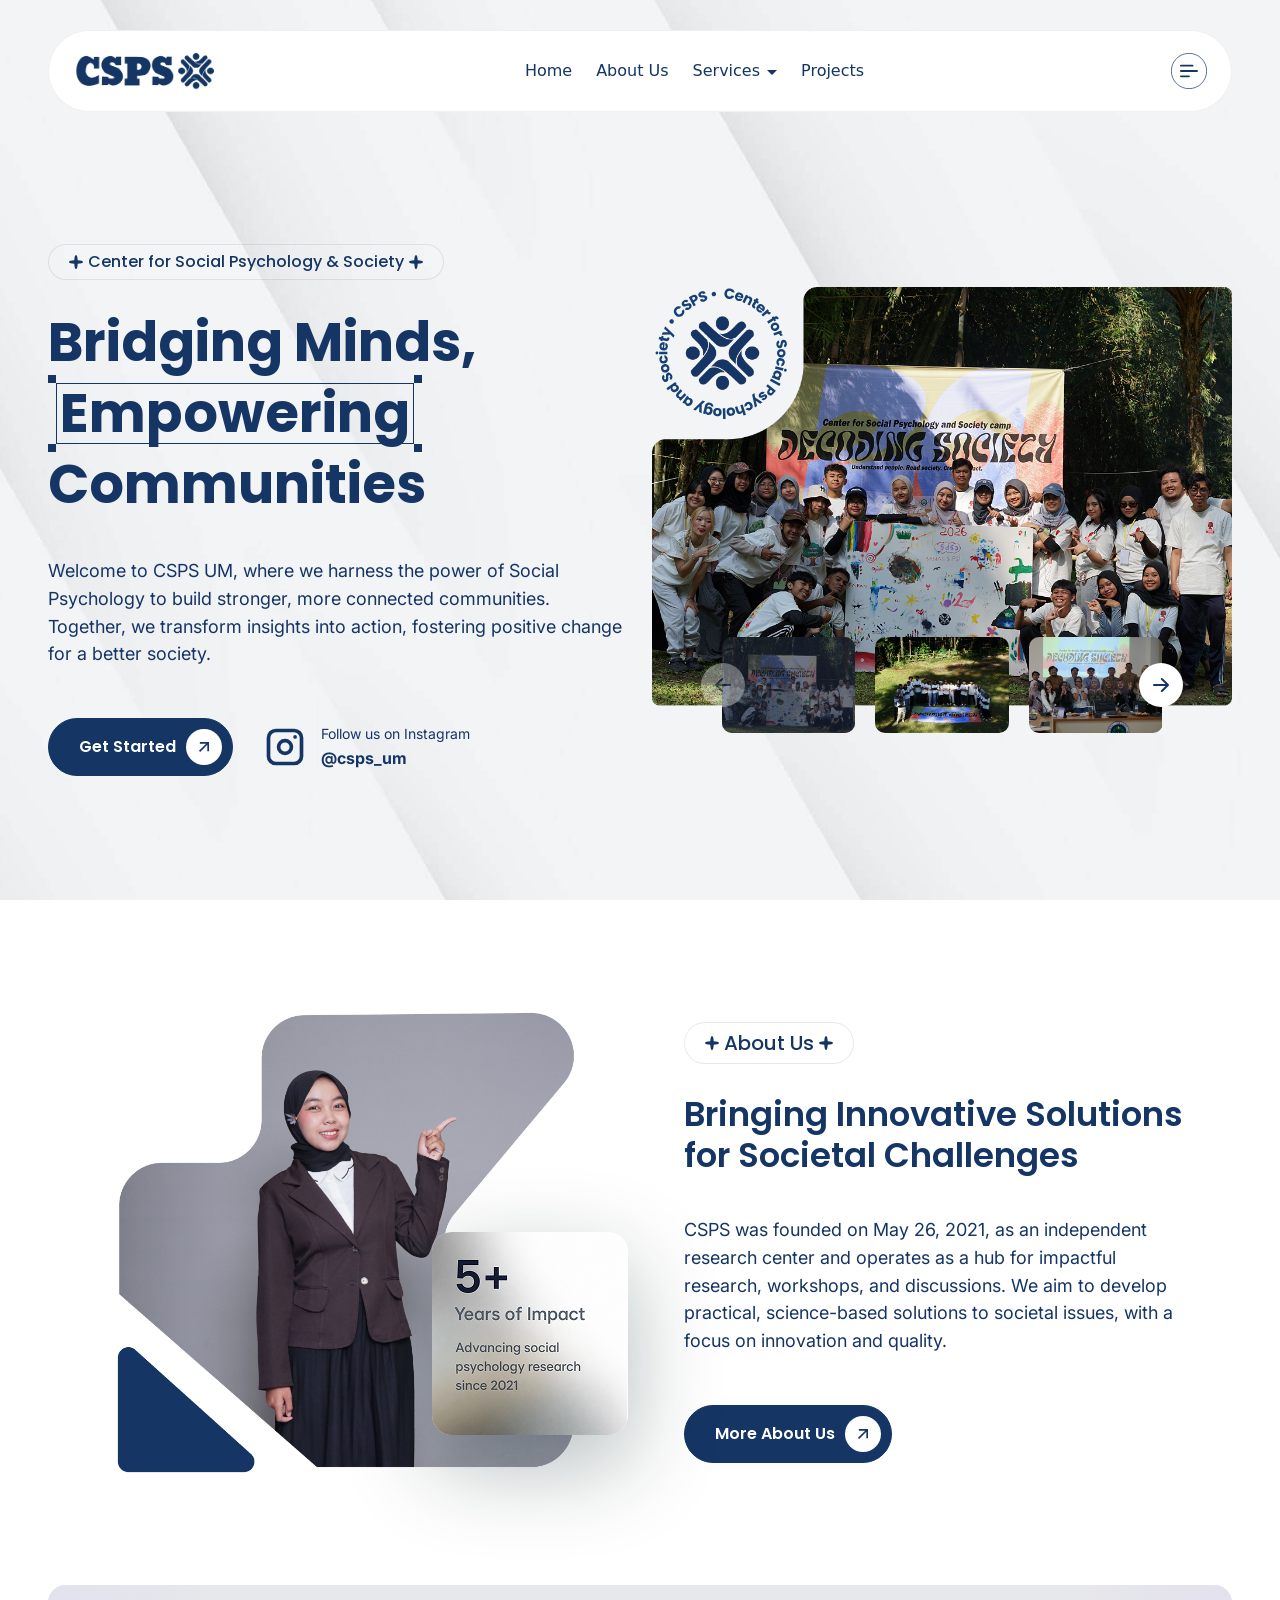
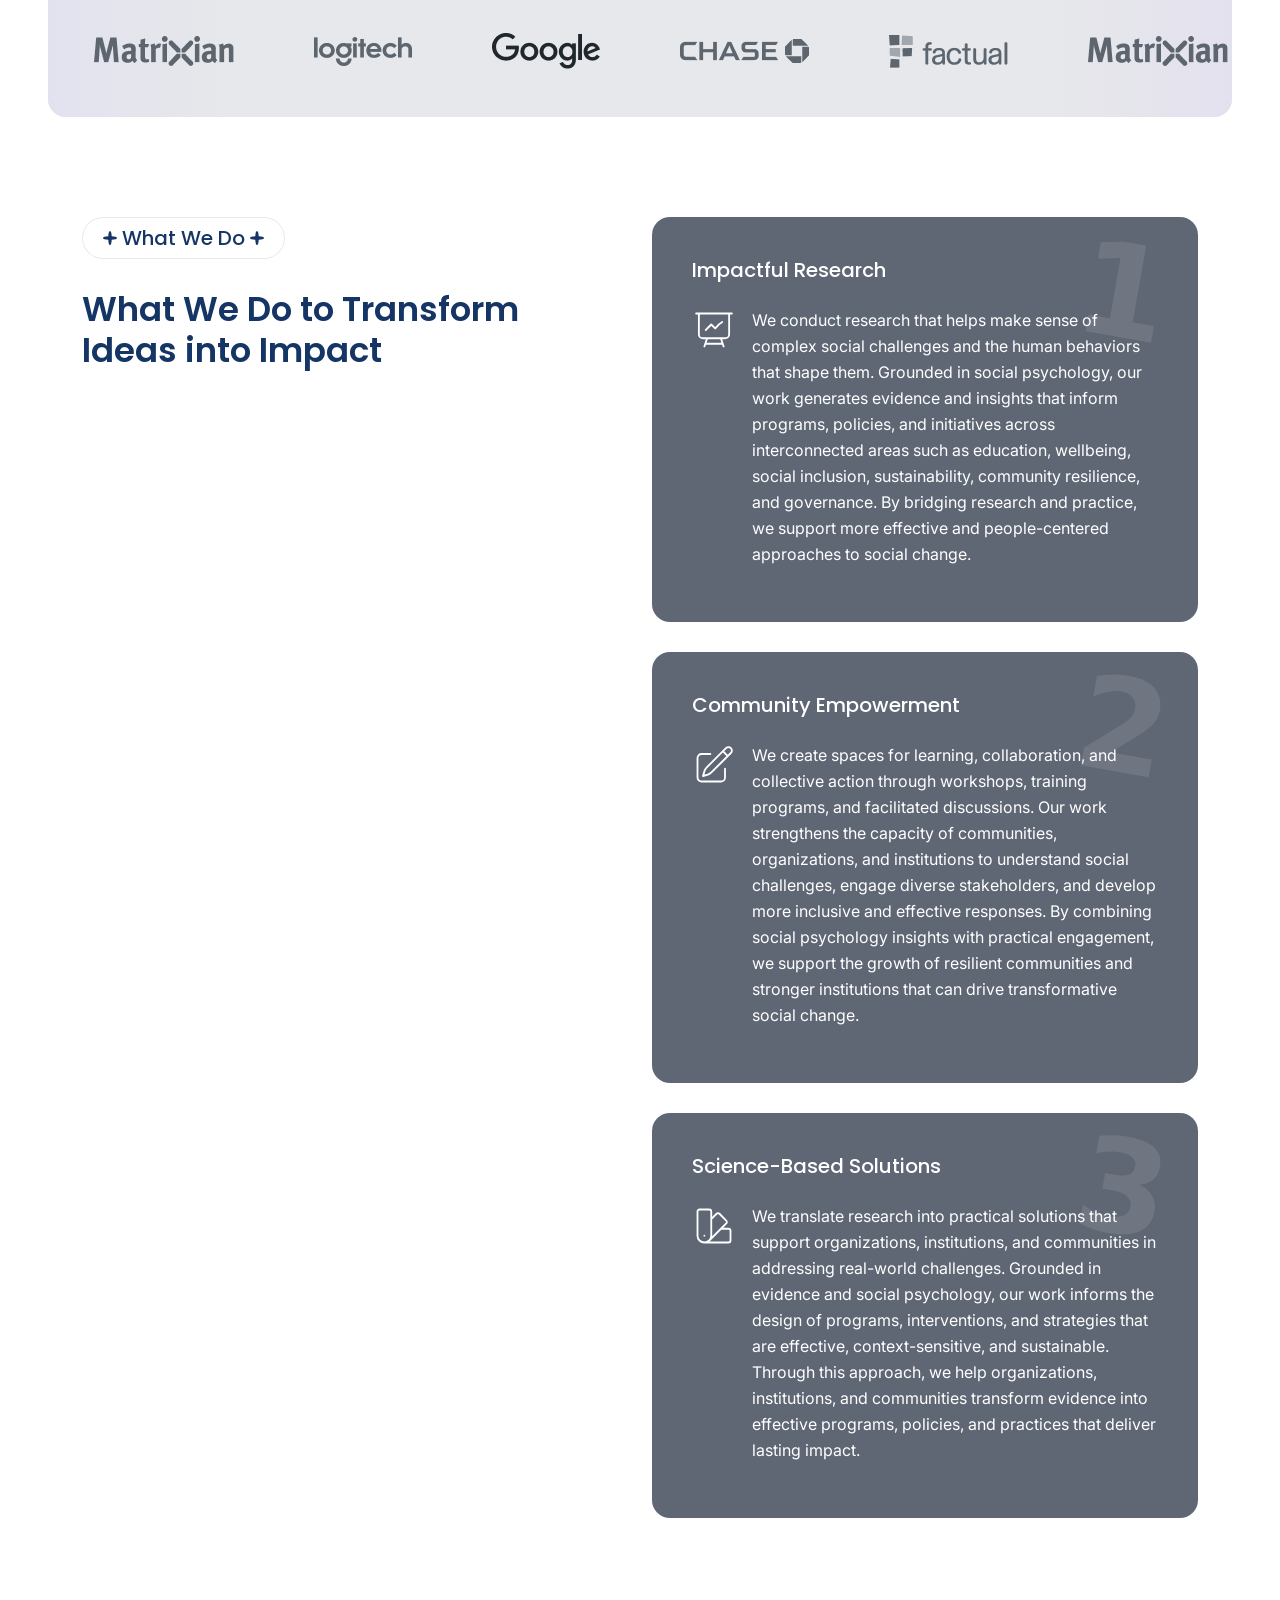
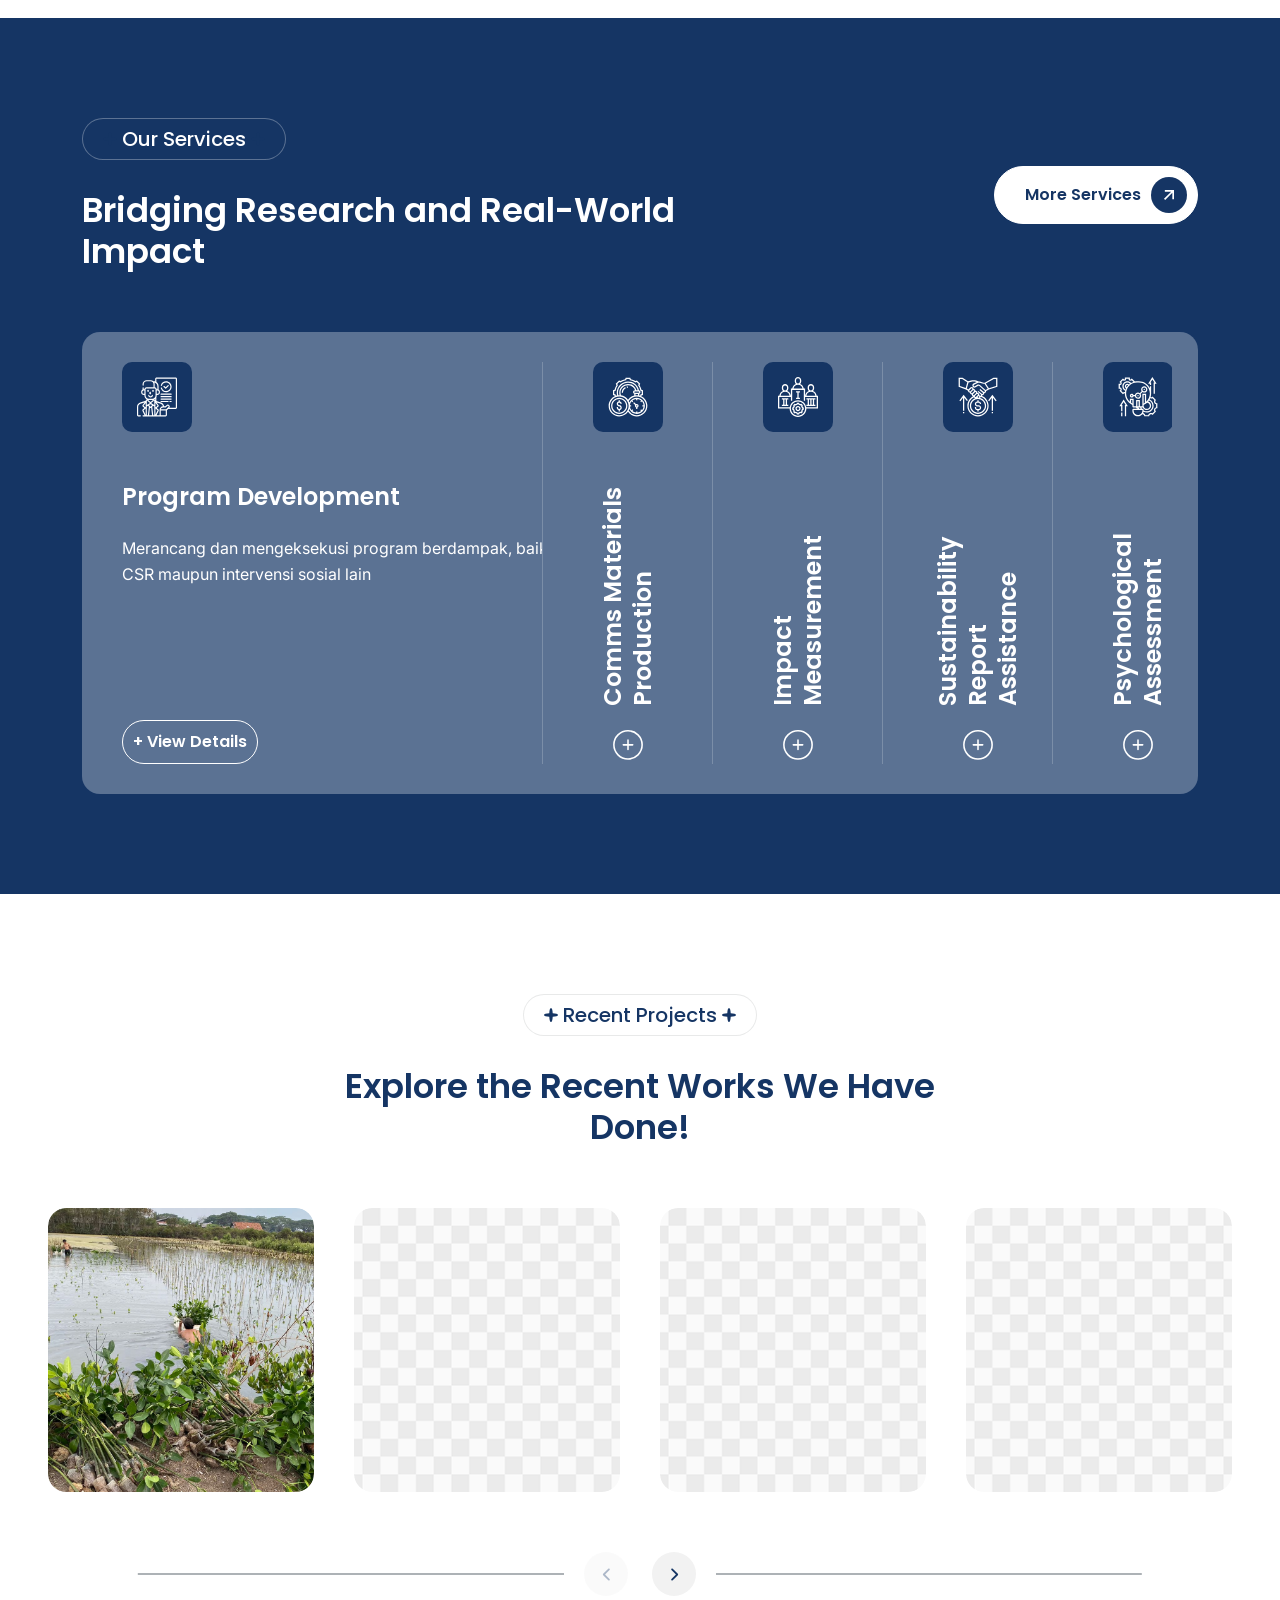
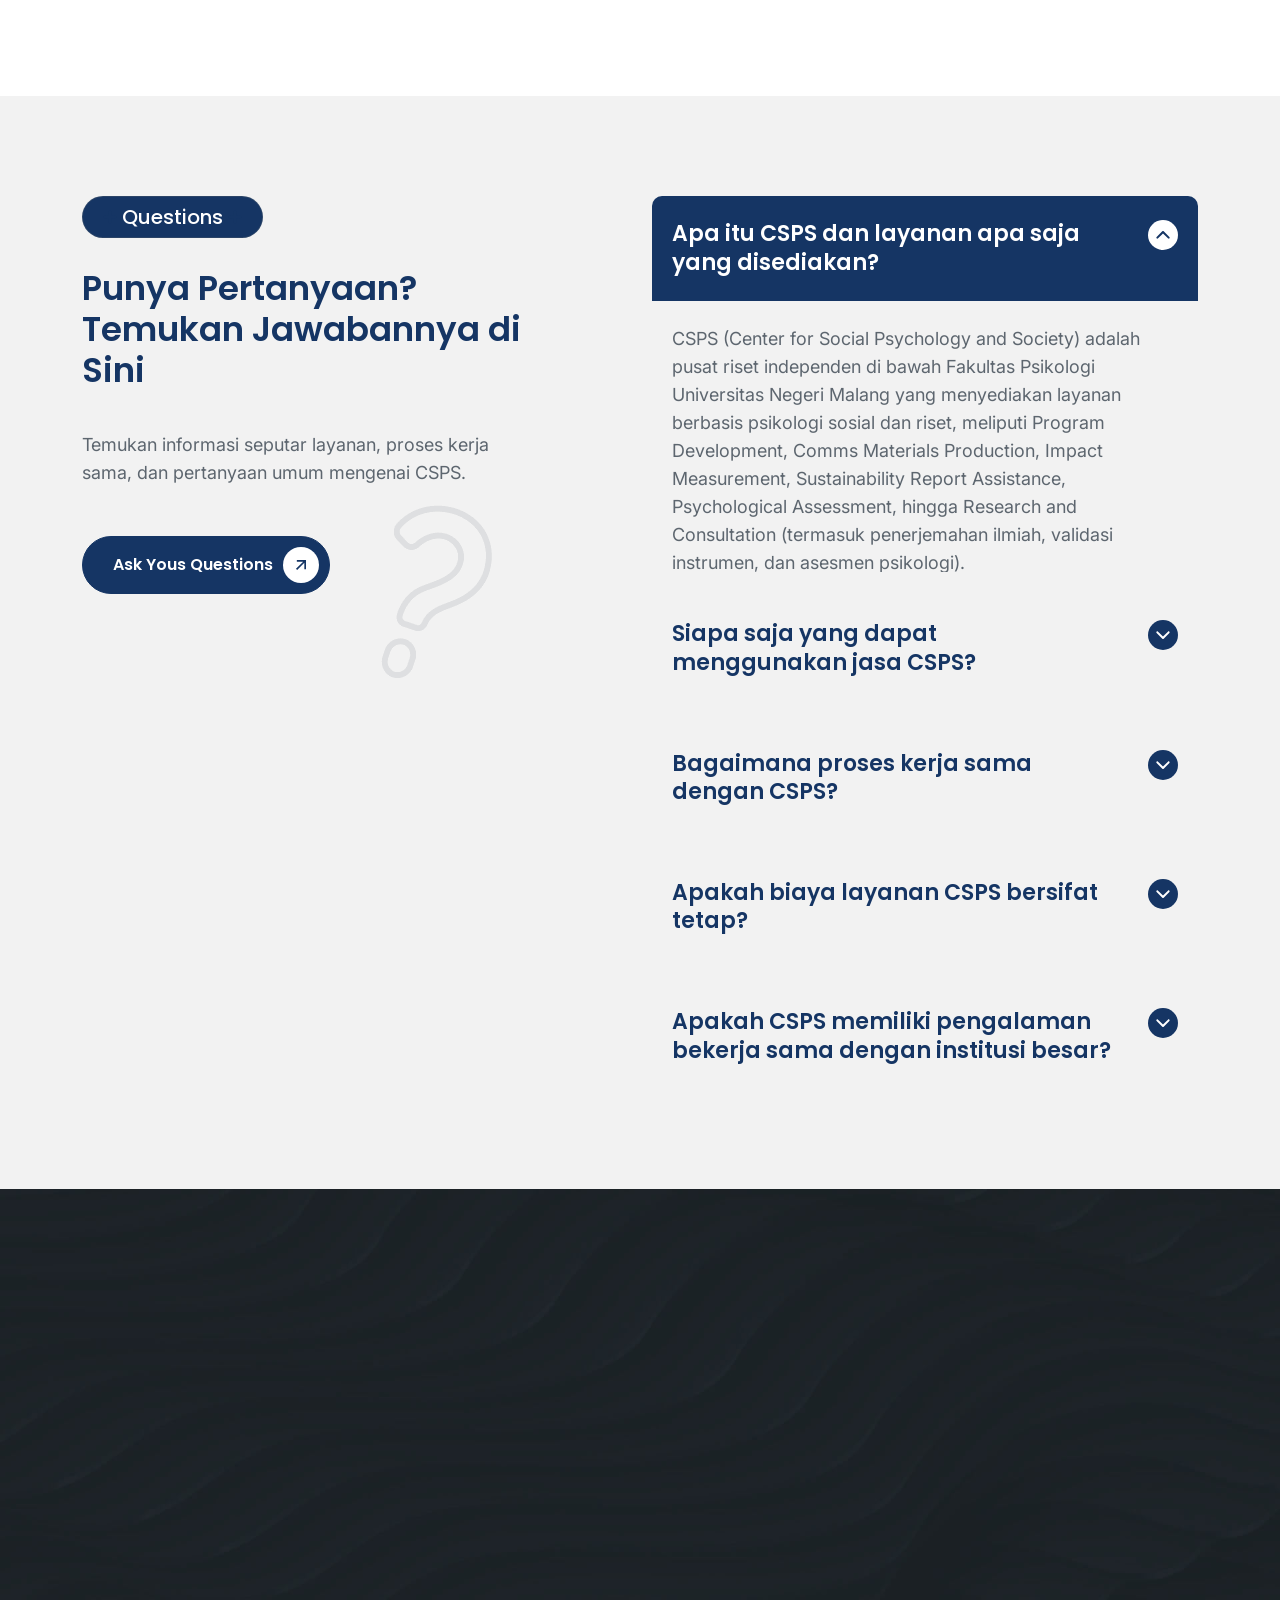
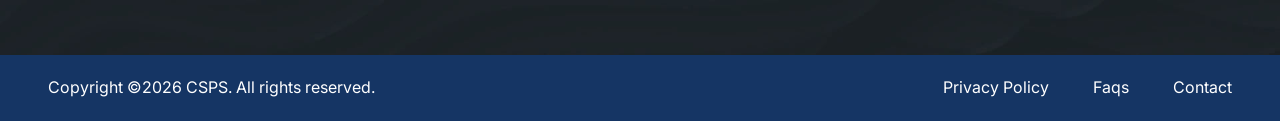
==== commit 40182e18: "update banyak" ====
--- a/index.html
+++ b/index.html
@@ -221,26 +221,28 @@
                   <div class="header-submenu menu-absolute submenu-color">
                     <ul class="list-unstyled">
                       <li class="nav-item">
-                        <a class="menu-link" href="./service-details.html">Program Development</a>
-                      </li>
-                      <li class="nav-item">
-                        <a class="menu-link" href="./service-details.html">
-                          Comms
+                        <a class="menu-link" href="../services/program-development.html">
+                          Program Development
                         </a>
                       </li>
                       <li class="nav-item">
-                        <a class="menu-link" href="./service-details.html">
+                        <a class="menu-link" href="../services/comms-materials-production.html">
+                          Comms Materials Production
+                        </a>
+                      </li>
+                      <li class="nav-item">
+                        <a class="menu-link" href="../services/impact-measurement.html">
                           Impact Measurement
                         </a>
                       </li>
                       <li class="nav-item">
-                        <a class="menu-link" href="./service-details.html">
-                          Sustainability report assistance
+                        <a class="menu-link" href="../services/sustainability-report-assistance.html">
+                          Sustainability Report Assistance
                         </a>
                       </li>
                       <li class="nav-item">
-                        <a class="menu-link" href="./service-details.html">
-                          Psychological Assesment
+                        <a class="menu-link" href="../services/psychological-assessment.html">
+                          Psychological Assessment
                         </a>
                       </li>
                     </ul>
@@ -274,7 +276,7 @@
                       </div>
                     </li>
                     <li class="nav-item">
-                      <a class="menu-link" href="tel:+001234567890">
+                      <a class="menu-link" href="https://wa.me/6282264197790?text=Halo%2C%20saya%20ingin%20bertanya.">
                         <svg xmlns="http://www.w3.org/2000/svg" fill="none" viewBox="0 0 24 24" stroke-width="1.5"
                           stroke="currentColor" class="size-6">
                           <path stroke-linecap="round" stroke-linejoin="round"
@@ -284,7 +286,7 @@
                       </a>
                     </li>
                     <li class="nav-item">
-                      <a class="menu-link" href="mailto:csps@um.ac.id">
+                      <a class="menu-link" href="https://mail.google.com/mail/?view=cm&fs=1&to=csps@um.ac.id">
                         <svg xmlns="http://www.w3.org/2000/svg" fill="none" viewBox="0 0 24 24" stroke-width="1.5"
                           stroke="currentColor" class="size-6">
                           <path stroke-linecap="round" stroke-linejoin="round"
@@ -300,7 +302,7 @@
           </drawer-menu>
           <div class="header-actions d-flex align-items-center">
             <div class="header-actions d-flex align-items-center">
-              <a href="https://wa.me/6281234567890?text=Halo%20CSPS%20UM,%20saya%20ingin%20berkonsultasi."
+              <a href="https://wa.me/6282264197790?text=Halo%20CSPS%20UM,%20saya%20ingin%20berkonsultasi."
                 aria-label="Hubungi kami melalui WhatsApp" class="button button--primary button--slim" target="_blank"
                 rel="noopener noreferrer">
                 Get in Touch
@@ -367,23 +369,23 @@
             </div>
           </li>
           <li class="nav-item">
-            <a class="menu-link" href="tel:+001234567890">
+            <a class="menu-link" href="https://wa.me/6282264197790?text=Halo%2C%20saya%20ingin%20bertanya.">
               <svg xmlns="http://www.w3.org/2000/svg" fill="none" viewBox="0 0 24 24" stroke-width="1.5"
                 stroke="currentColor">
                 <path stroke-linecap="round" stroke-linejoin="round"
                   d="M14.25 9.75v-4.5m0 4.5h4.5m-4.5 0 6-6m-3 18c-8.284 0-15-6.716-15-15V4.5A2.25 2.25 0 0 1 4.5 2.25h1.372c.516 0 .966.351 1.091.852l1.106 4.423c.11.44-.054.902-.417 1.173l-1.293.97a1.062 1.062 0 0 0-.38 1.21 12.035 12.035 0 0 0 7.143 7.143c.441.162.928-.004 1.21-.38l.97-1.293a1.125 1.125 0 0 1 1.173-.417l4.423 1.106c.5.125.852.575.852 1.091V19.5a2.25 2.25 0 0 1-2.25 2.25h-2.25Z" />
               </svg>
-              +01234567890
+              +62 822-6419-7790
             </a>
           </li>
           <li class="nav-item">
-            <a class="menu-link" href="mailto:consulo@email.com">
+            <a class="menu-link" href="https://mail.google.com/mail/?view=cm&fs=1&to=csps@um.ac.id">
               <svg xmlns="http://www.w3.org/2000/svg" fill="none" viewBox="0 0 24 24" stroke-width="1.5"
                 stroke="currentColor">
                 <path stroke-linecap="round" stroke-linejoin="round"
                   d="M21.75 9v.906a2.25 2.25 0 0 1-1.183 1.981l-6.478 3.488M2.25 9v.906a2.25 2.25 0 0 0 1.183 1.981l6.478 3.488m8.839 2.51-4.66-2.51m0 0-1.023-.55a2.25 2.25 0 0 0-2.134 0l-1.022.55m0 0-4.661 2.51m16.5 1.615a2.25 2.25 0 0 1-2.25 2.25h-15a2.25 2.25 0 0 1-2.25-2.25V8.844a2.25 2.25 0 0 1 1.183-1.981l7.5-4.039a2.25 2.25 0 0 1 2.134 0l7.5 4.039a2.25 2.25 0 0 1 1.183 1.98V19.5Z" />
               </svg>
-              consulo@email.com
+              csps@um.ac.id
             </a>
           </li>
         </ul>
@@ -564,7 +566,7 @@
                 <img src="assets/img/asset-about-us-2.png" width="195" height="202" loading="lazy" alt="Image">
               </div>
             </div>
-          </div>
+          </div>  
           <div class="col-lg-6 col-12">
             <div class="content section-headings">
               <div class="subheading text-20 subheading-bg" data-aos="fade-up">
@@ -992,12 +994,11 @@
                         Program Development
                       </h2>
                       <p class="text text-16">
-
-
+                        Merancang dan mengeksekusi program berdampak, baikuntuk CSR maupun intervensi sosial lain
                       </p>
                     </div>
                     <div class="service-button">
-                      <a href="service-details.html" class="button button--primary">
+                      <a href="services/program-development.html" class="button button--primary">
                         + View Details
                       </a>
                     </div>
@@ -1063,7 +1064,7 @@
                       </p>
                     </div>
                     <div class="service-button">
-                      <a href="service-details.html" class="button button--primary">
+                      <a href="services/program-development.html" class="button button--primary">
                         + View Details
                       </a>
                     </div>
@@ -1128,7 +1129,7 @@
                         program terhadap tujuan yang telah ditetapkan.</p>
                     </div>
                     <div class="service-button">
-                      <a href="service-details.html" class="button button--primary">
+                      <a href="services/program-development.html" class="button button--primary">
                         + View Details
                       </a>
                     </div>
@@ -1195,7 +1196,7 @@
                     </div>
 
                     <div class="service-button">
-                      <a href="service-details.html" class="button button--primary">
+                      <a href="services/program-development.html" class="button button--primary">
                         + View Details
                       </a>
                     </div>
@@ -1261,7 +1262,7 @@
                       </p>
                     </div>
                     <div class="service-button">
-                      <a href="service-details.html" class="button button--primary">
+                      <a href="services/program-development.html" class="button button--primary">
                         + View Details
                       </a>
                     </div>
@@ -1564,15 +1565,13 @@
                 </svg>
               </div>
               <h2 class="heading text-40" data-aos="fade-up" data-aos-delay="50">
-                Have any questions? here some answers
+                Punya Pertanyaan? Temukan Jawabannya di Sini
               </h2>
               <div class="text text-18" data-aos="fade-up" data-aos-delay="80">
-                Explore answers to common questions about our research, community programs, psychological assessments,
-                and consulting services. Learn how CSPS supports organizations and communities through evidence-based
-                solutions and meaningful social impact.
+                Temukan informasi seputar layanan, proses kerja sama, dan pertanyaan umum mengenai CSPS.
               </div>
               <div class="buttons" data-aos="fade-up" data-aos-delay="100">
-                <a href="https://wa.me/6281234567890?text=Halo%20CSPS%20UM,%20saya%20ingin%20berkonsultasi%20mengenai%20layanan%20yang%20tersedia."
+                <a href="https://wa.me/6282264197790?text=Halo%20CSPS%20UM,%20saya%20ingin%20berkonsultasi%20mengenai%20layanan%20yang%20tersedia."
                   class="button button--primary" target="_blank" rel="noopener noreferrer"
                   aria-label="Hubungi kami melalui WhatsApp">
                   Ask Yous Questions
@@ -1596,7 +1595,7 @@
               <div class="accordion-list">
                 <div class="accordion-block" data-aos="fade-up">
                   <div class="accordion-opener heading text-22">
-                    What services does CSPS provide?
+                    Apa itu CSPS dan layanan apa saja yang disediakan?
                     <div class="svg-wrapper">
                       <svg class="icon icon-24" width="24" height="24" viewBox="0 0 24 24" fill="none"
                         xmlns="http://www.w3.org/2000/svg">
@@ -1615,15 +1614,13 @@
                   </div>
                   <div class="accordion-content">
                     <div class="accordion-content-inner text text-18">
-                      CSPS menyediakan layanan pengembangan program, produksi materi komunikasi, pengukuran dampak,
-                      pendampingan penyusunan sustainability report, serta asesmen psikologis untuk berbagai kebutuhan
-                      organisasi dan masyarakat.
+                      CSPS (Center for Social Psychology and Society) adalah pusat riset independen di bawah Fakultas Psikologi Universitas Negeri Malang yang menyediakan layanan berbasis psikologi sosial dan riset, meliputi Program Development, Comms Materials Production, Impact Measurement, Sustainability Report Assistance, Psychological Assessment, hingga Research and Consultation (termasuk penerjemahan ilmiah, validasi instrumen, dan asesmen psikologi).
                     </div>
                   </div>
                 </div>
                 <div class="accordion-block" data-aos="fade-up" data-aos-delay="50">
                   <div class="accordion-opener heading text-22">
-                    Who can collaborate with CSPS?
+                    Siapa saja yang dapat menggunakan jasa CSPS?
                     <div class="svg-wrapper">
                       <svg class="icon icon-24" width="24" height="24" viewBox="0 0 24 24" fill="none"
                         xmlns="http://www.w3.org/2000/svg">
@@ -1642,15 +1639,13 @@
                   </div>
                   <div class="accordion-content">
                     <div class="accordion-content-inner text text-18">
-                      CSPS terbuka untuk bekerja sama dengan perusahaan, instansi pemerintah, organisasi non-profit
-                      (NGO), lembaga pendidikan, komunitas, maupun pihak lain yang memiliki visi untuk menciptakan
-                      dampak sosial yang berkelanjutan.
+                      Layanan kami terbuka untuk perusahaan, lembaga pemerintah, NGO/organisasi nirlaba, institusi pendidikan, maupun individu yang membutuhkan dukungan riset, program CSR, pelatihan komunitas, asesmen psikologi, atau produksi materi komunikasi berbasis data
                     </div>
                   </div>
                 </div>
                 <div class="accordion-block" data-aos="fade-up" data-aos-delay="100">
                   <div class="accordion-opener heading text-22">
-                    Does CSPS conduct research projects?
+                    Bagaimana proses kerja sama dengan CSPS?
                     <div class="svg-wrapper">
                       <svg class="icon icon-24" width="24" height="24" viewBox="0 0 24 24" fill="none"
                         xmlns="http://www.w3.org/2000/svg">
@@ -1669,15 +1664,13 @@
                   </div>
                   <div class="accordion-content">
                     <div class="accordion-content-inner text text-18">
-                      Ya. CSPS melakukan penelitian di bidang psikologi dan sosial untuk menghasilkan temuan yang dapat
-                      digunakan sebagai dasar pengambilan keputusan, pengembangan program, serta penyelesaian berbagai
-                      permasalahan masyarakat.
+                      Proses dimulai dari konsultasi awal untuk memahami kebutuhan klien, dilanjutkan dengan penyusunan proposal dan kesepakatan ruang lingkup pekerjaan, eksekusi proyek oleh tim ahli kami, hingga pelaporan hasil akhir. Klien dapat menghubungi kami melalui email atau kontak yang tersedia di website untuk memulai konsultasi.
                     </div>
                   </div>
                 </div>
                 <div class="accordion-block" data-aos="fade-up" data-aos-delay="150">
                   <div class="accordion-opener heading text-22">
-                    Can CSPS help measure program impact?
+                    Apakah biaya layanan CSPS bersifat tetap?
                     <div class="svg-wrapper">
                       <svg class="icon icon-24" width="24" height="24" viewBox="0 0 24 24" fill="none"
                         xmlns="http://www.w3.org/2000/svg">
@@ -1696,14 +1689,12 @@
                   </div>
                   <div class="accordion-content">
                     <div class="accordion-content-inner text text-18">
-                      Tentu. Kami membantu organisasi mengukur dan mengevaluasi dampak program secara sistematis
-                      sehingga efektivitas, capaian, dan kontribusi program dapat diketahui secara lebih akurat.
-                    </div>
+                      Sebagian besar layanan kami—seperti produksi video/foto, pelatihan, riset, maupun penerjemahan ilmiah—memiliki estimasi biaya minimum yang disesuaikan dengan kompleksitas proyek, jumlah deliverables, dan kebutuhan spesifik klien. Untuk informasi rate card lengkap dan penawaran khusus, silakan menghubungi tim kami secara langsung.</div>
                   </div>
                 </div>
                 <div class="accordion-block" data-aos="fade-up" data-aos-delay="200">
                   <div class="accordion-opener heading text-22">
-                    How can I start a project with CSPS?
+                    Apakah CSPS memiliki pengalaman bekerja sama dengan institusi besar?
                     <div class="svg-wrapper">
                       <svg class="icon icon-24" width="24" height="24" viewBox="0 0 24 24" fill="none"
                         xmlns="http://www.w3.org/2000/svg">
@@ -1722,9 +1713,7 @@
                   </div>
                   <div class="accordion-content">
                     <div class="accordion-content-inner text text-18">
-                      Anda dapat menghubungi tim CSPS melalui kontak yang tersedia untuk mendiskusikan kebutuhan dan
-                      tujuan yang ingin dicapai. Kami akan membantu merancang solusi yang sesuai dengan konteks dan
-                      kebutuhan Anda.
+                      Ya. CSPS telah bermitra dengan berbagai lembaga nasional dan internasional, termasuk Ford Foundation, British Council, Kedutaan Inggris, Grab, Bukalapak, Japfa Comfeed, Harita Group, Bursa Efek Indonesia, hingga Kementerian Pendidikan, Kebudayaan, Riset, dan Teknologi RI, dalam berbagai proyek riset, pelatihan, dan pemberdayaan masyarakat
                     </div>
                   </div>
                 </div>
@@ -1803,7 +1792,7 @@
                 <div class="widget-heading heading text-22">Quick Link</div>
                 <ul class="footer-menu list-unstyled">
                   <li>
-                    <a href="about" class="text text-16 link" aria-label="About Us">
+                    <a href="./about.html" class="text text-16 link" aria-label="About Us">
                       About Us
                     </a>
                   </li>
@@ -1820,27 +1809,27 @@
                 <div class="widget-heading heading text-22">Services</div>
                 <ul class="footer-menu list-unstyled">
                   <li>
-                    <a href="./service-details.html" class="text text-16 link" aria-label="UI/UX Design">
+                    <a href="./services/program-development.html" class="text text-16 link" aria-label="UI/UX Design">
                       Program Development
                     </a>
                   </li>
                   <li>
-                    <a href="./service-details.html" class="text text-16 link" aria-label="App Development">
+                    <a href="./services/program-development.html" class="text text-16 link" aria-label="App Development">
                       Comms
                     </a>
                   </li>
                   <li>
-                    <a href="./service-details.html" class="text text-16 link" aria-label="Digital Marketing">
+                    <a href="./services/program-development.html" class="text text-16 link" aria-label="Digital Marketing">
                       Impact Measurement
                     </a>
                   </li>
                   <li>
-                    <a href="./service-details.html" class="text text-16 link" aria-label="Cyber Security">
+                    <a href="./services/program-development.html" class="text text-16 link" aria-label="Cyber Security">
                       Sustainability report assistance
                     </a>
                   </li>
                   <li>
-                    <a href="./service-details.html" class="text text-16 link"
+                    <a href="./services/program-development.html" class="text text-16 link"
                       aria-label="Web Development">Psychological Assessment</a>
                   </li>
                 </ul>
--- a/assets/css/style.css
+++ b/assets/css/style.css
@@ -4112,6 +4112,11 @@
 .service-contact {
   position: relative; }
 
+.teks-rata {
+  text-align: justify;
+  text-justify: inter-word;
+}
+
 .sidebar-widget.service-contact {
   --color-foreground: rgba(255, 255, 255, 1);
   --color-foreground-heading: rgba(255, 255, 255, 1);
